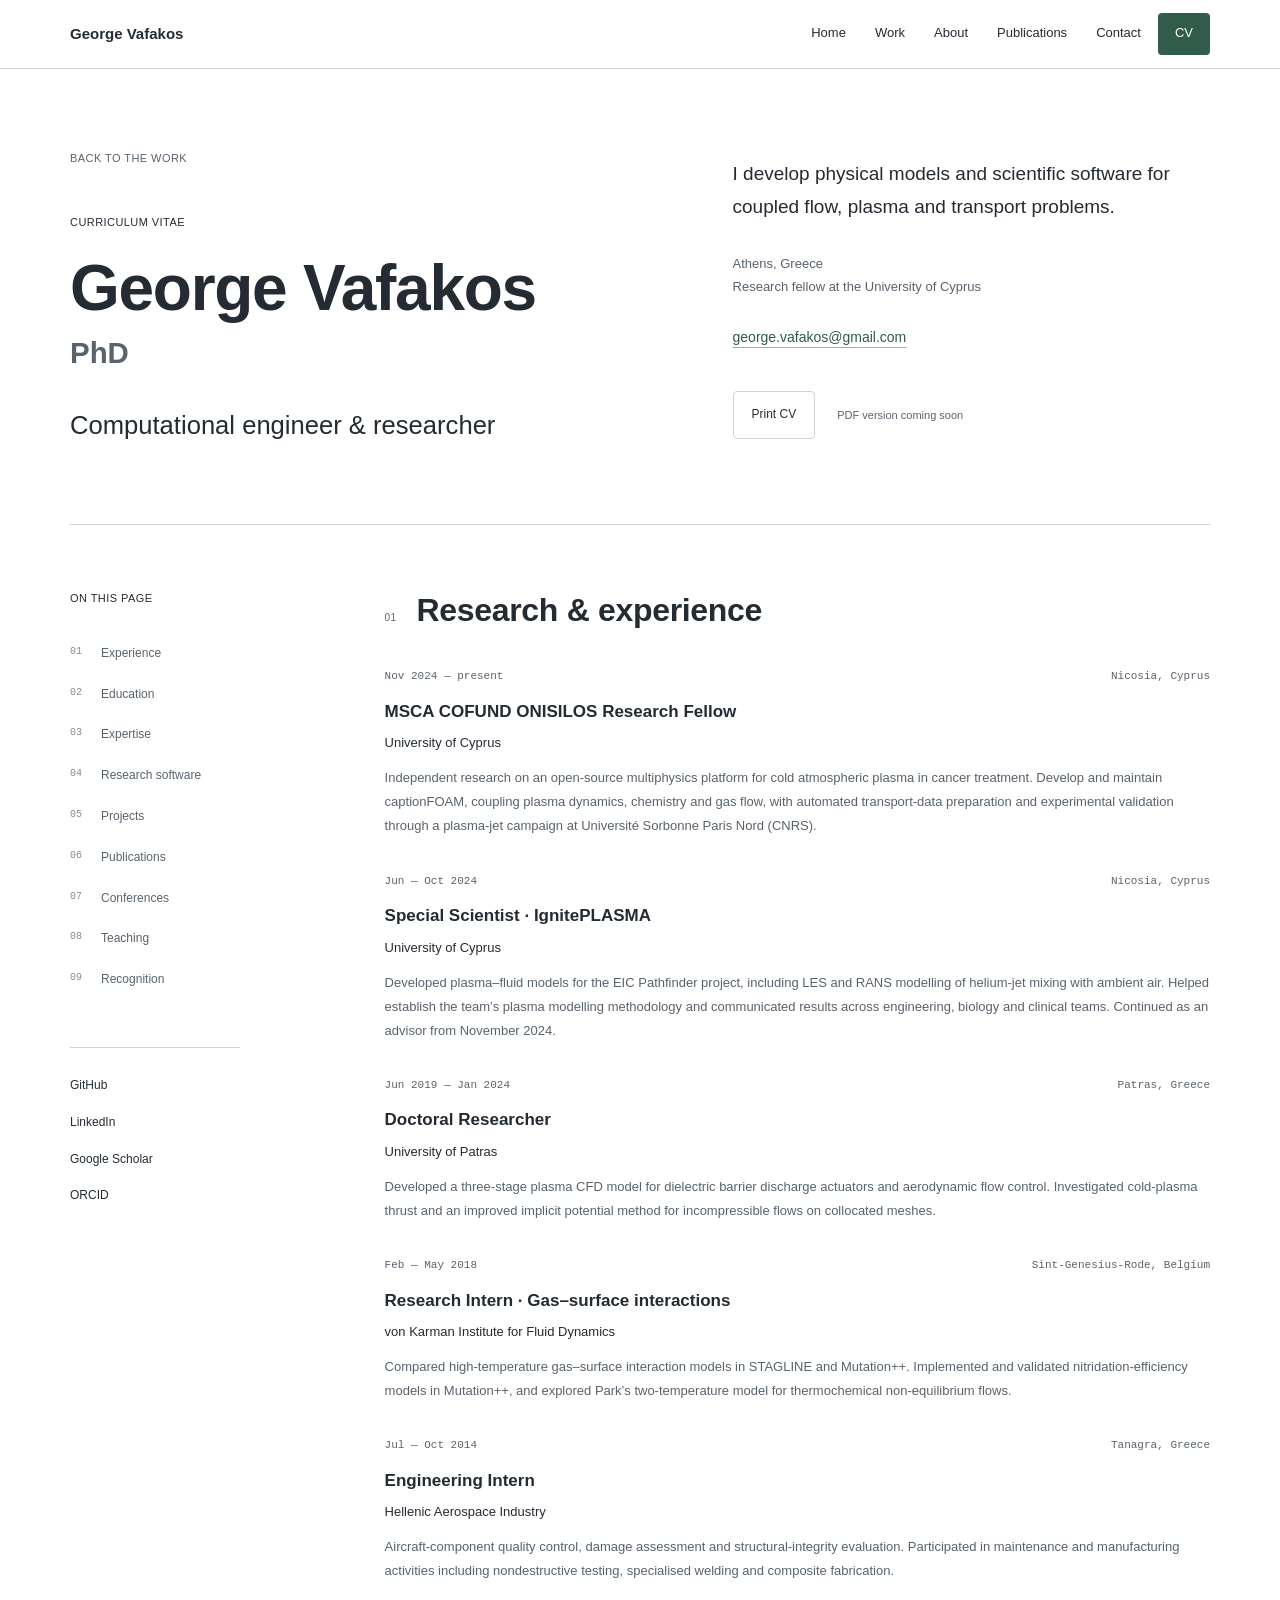
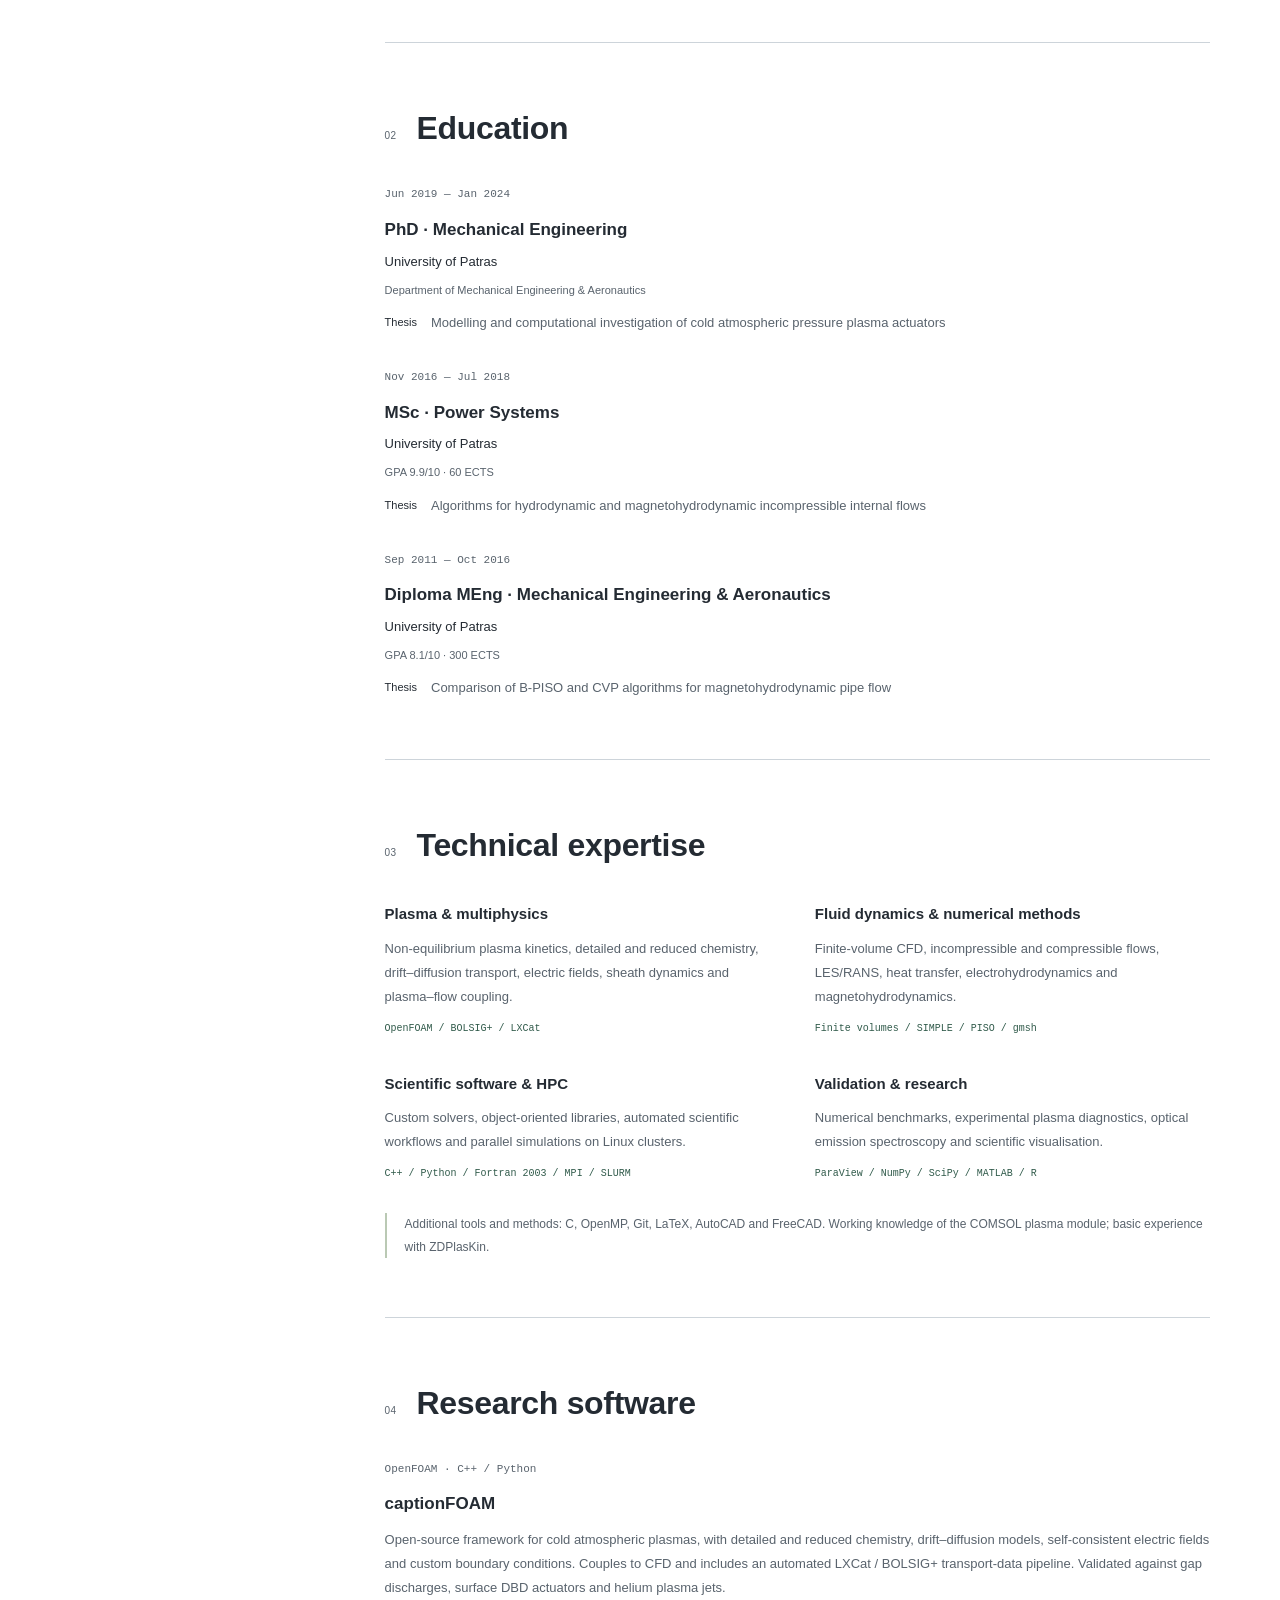
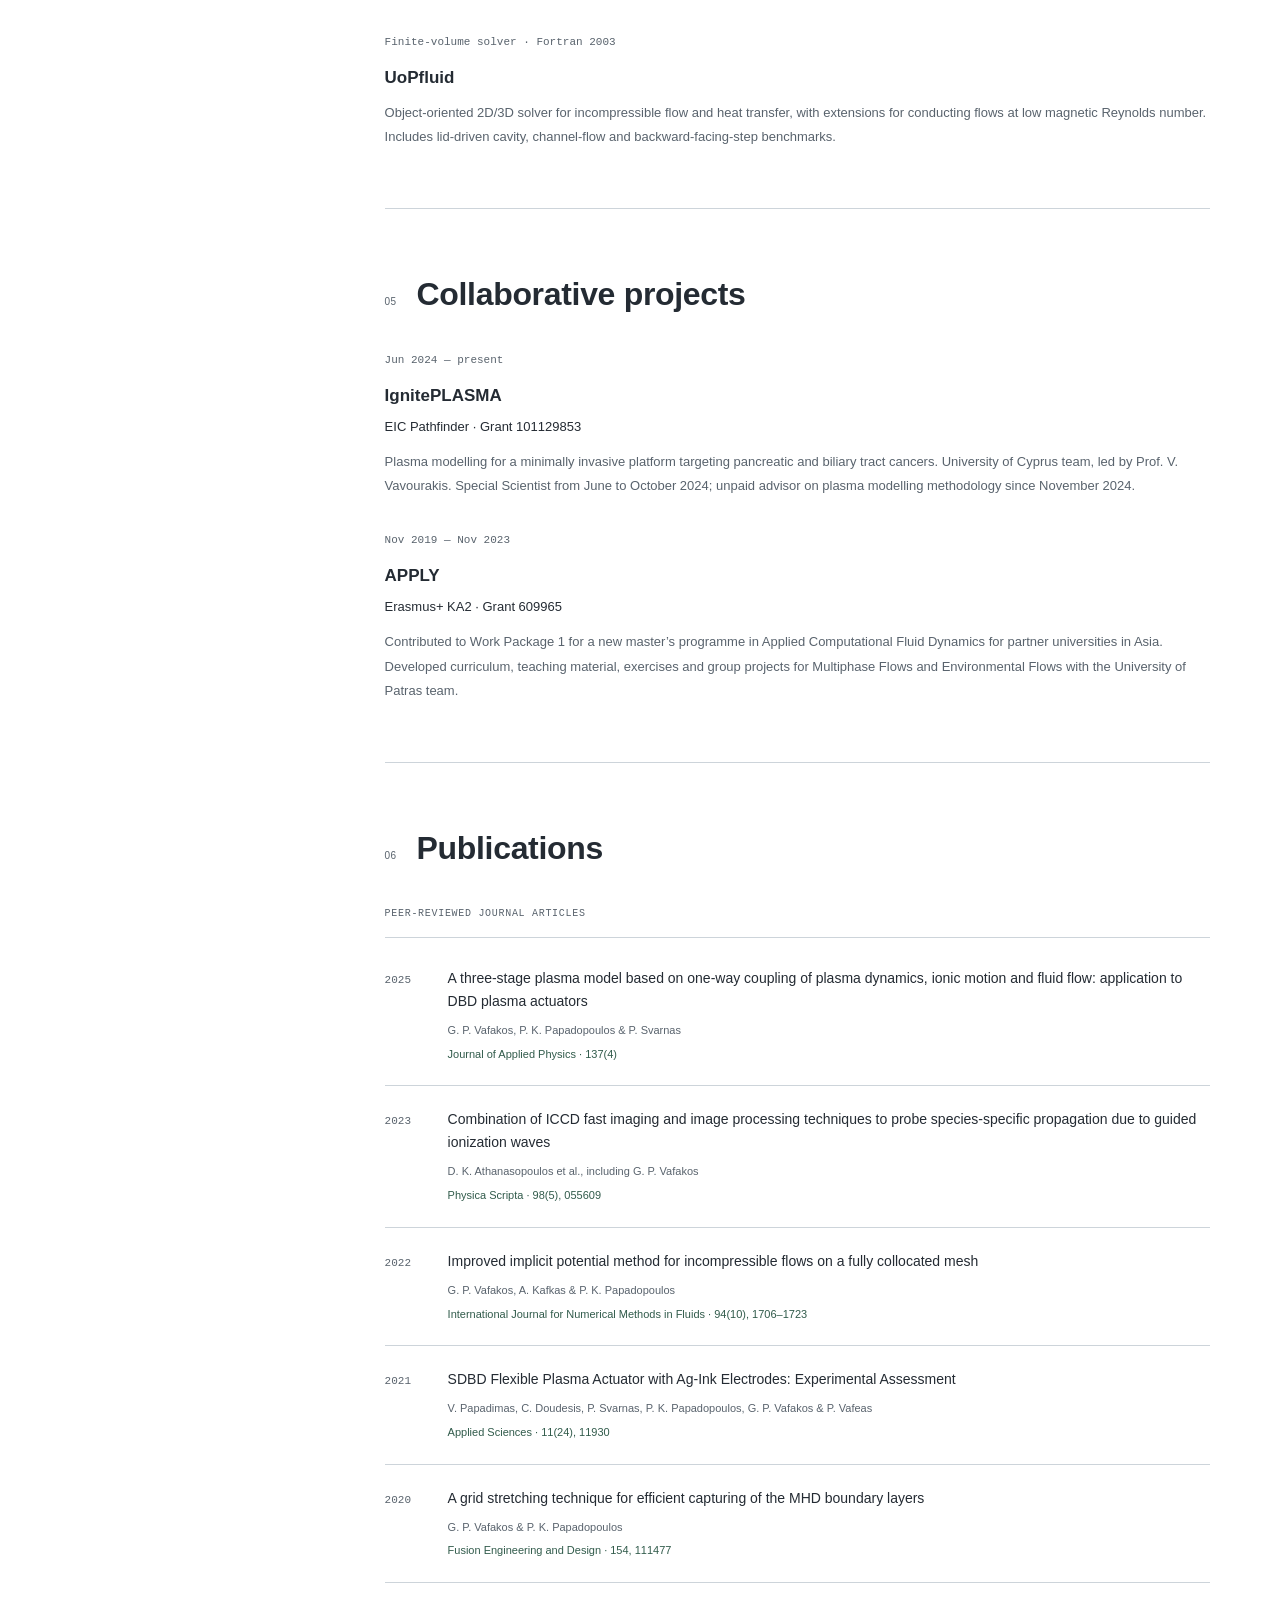
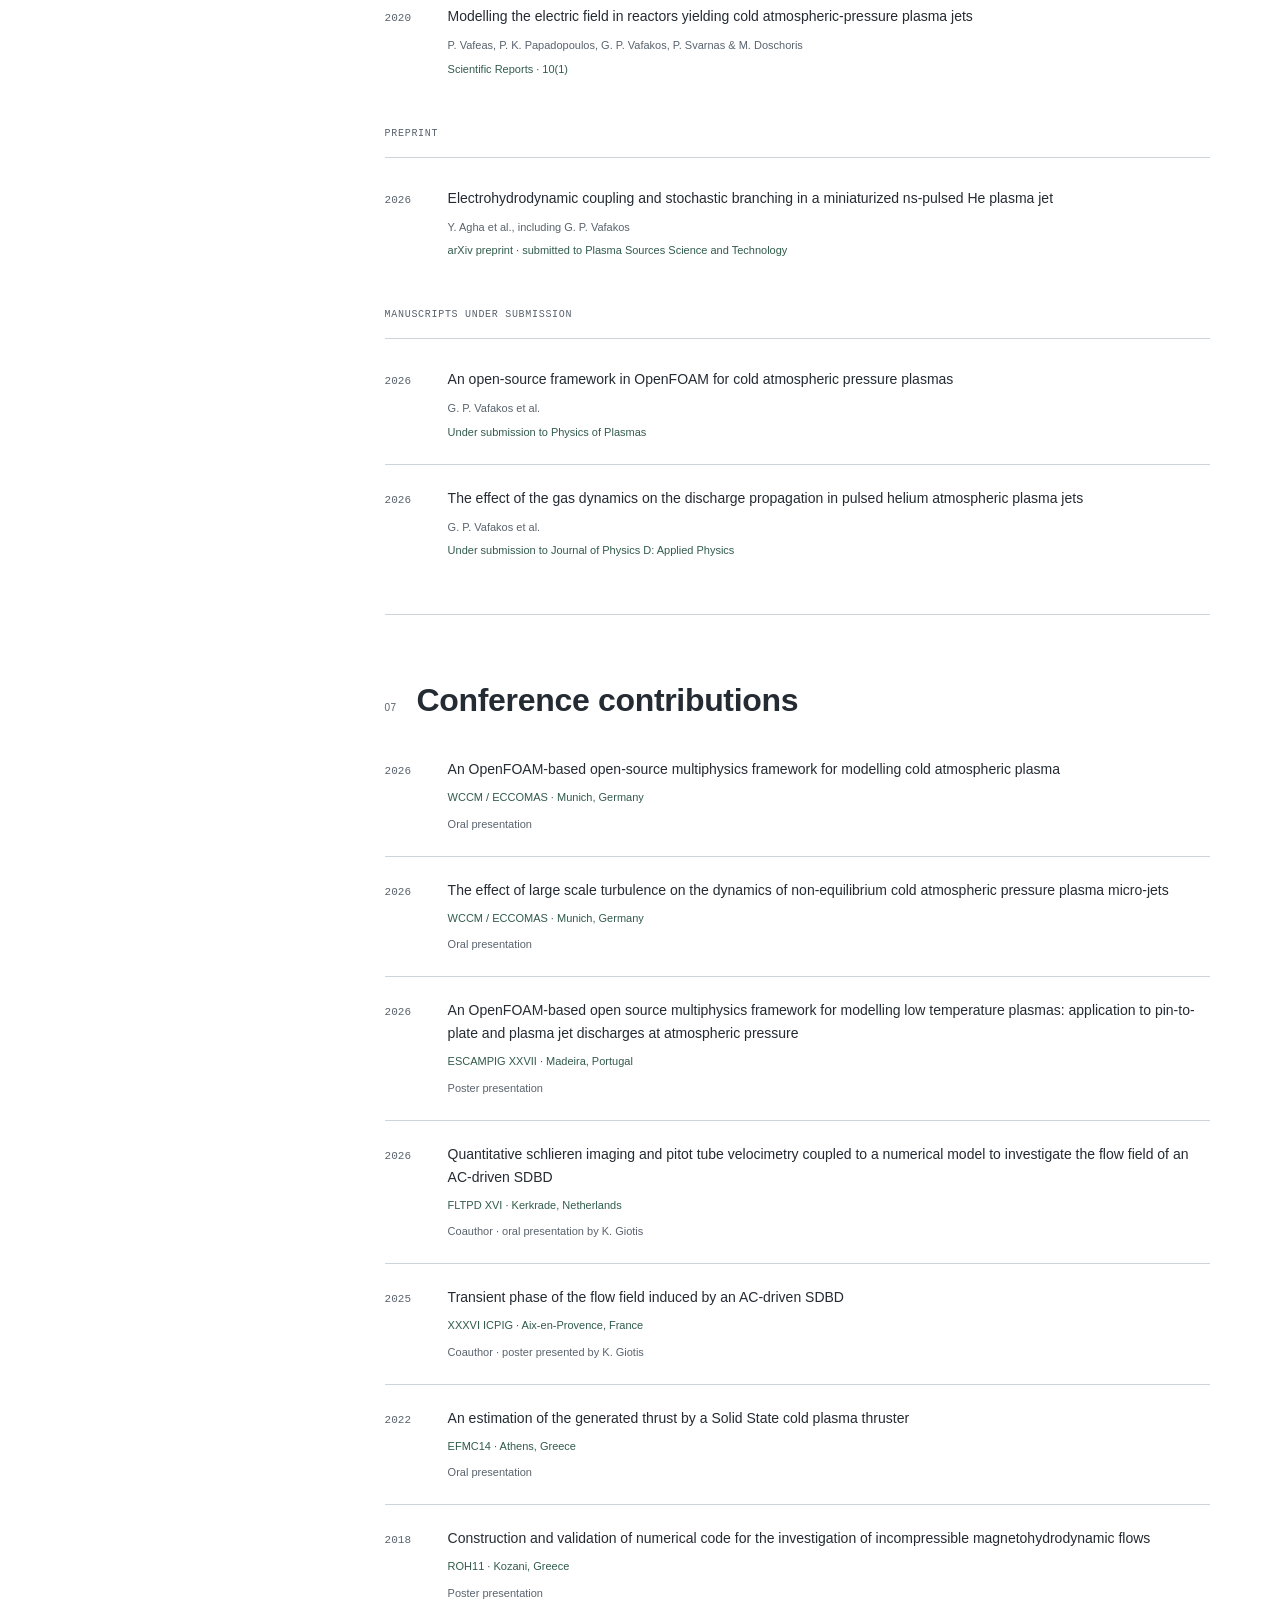
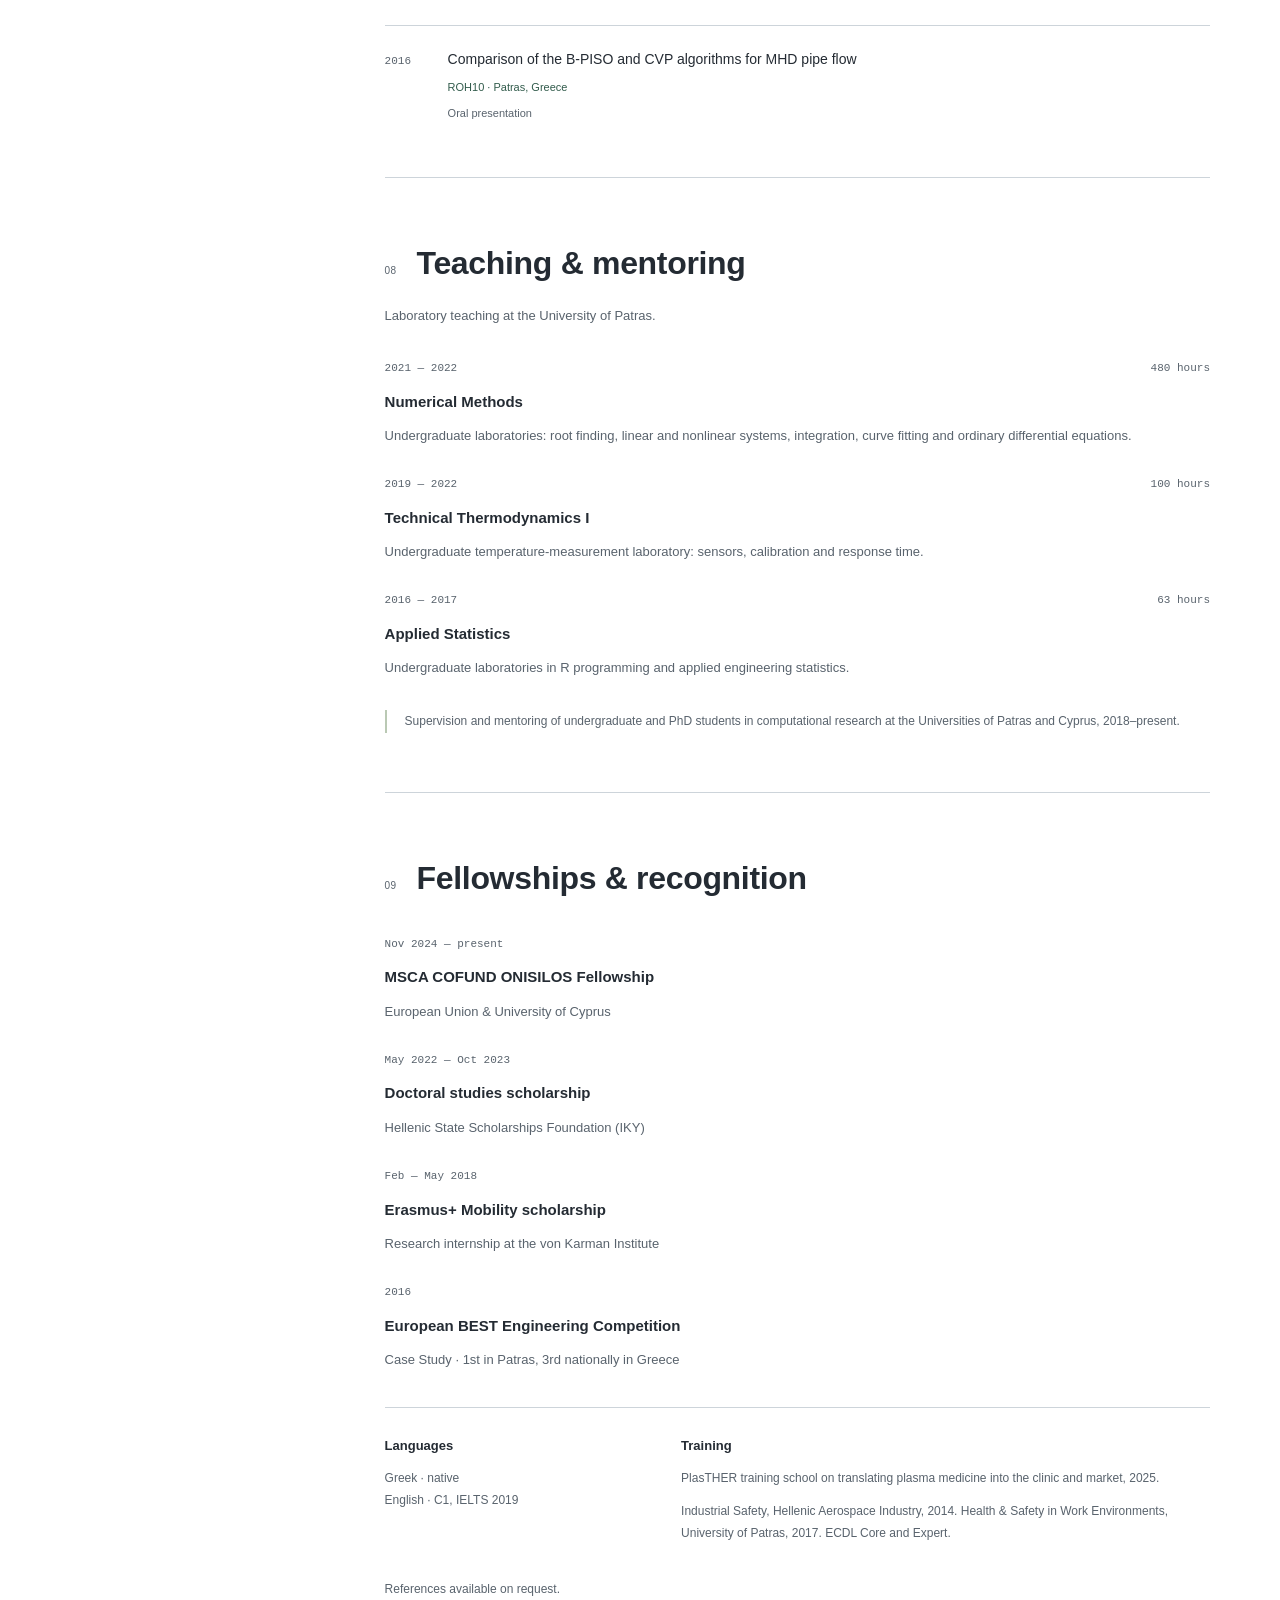
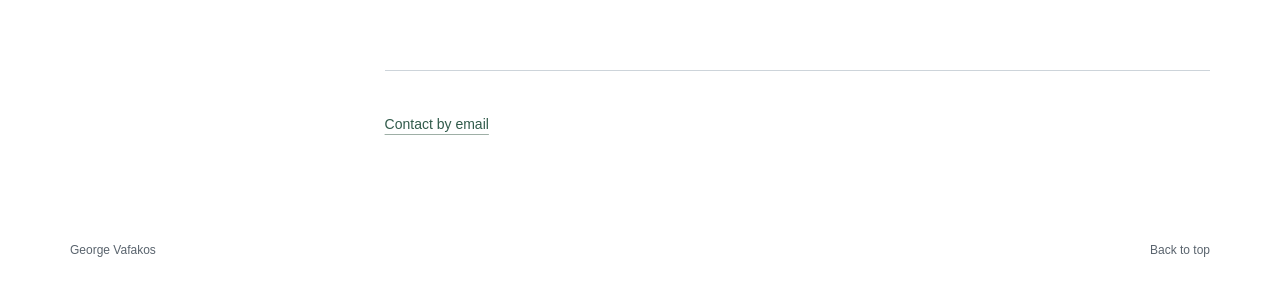
==== cv/index.html @ 88cdb291 "Publish generated portfolio website" ====
<!DOCTYPE html><html lang="en"><head><meta charset="UTF-8"><meta name="viewport" content="width=device-width, initial-scale=1"><meta name="description" content="Research experience, education, scientific software and publications of George Vafakos, computational engineer and plasma physics researcher."><meta name="theme-color" content="#ffffff"><meta property="og:title" content="Curriculum vitae — George Vafakos"><meta property="og:description" content="Research experience, education, scientific software and publications of George Vafakos, computational engineer and plasma physics researcher."><meta property="og:type" content="website"><link rel="icon" type="image/svg+xml" href="/favicon.svg"><title>Curriculum vitae — George Vafakos</title><link rel="stylesheet" href="/_astro/profile.BE4oSLq5.css"><link rel="stylesheet" href="/_astro/cv.DMJZqtRR.css"></head><body><a class="skip-link" href="#main">Skip to content</a><header class="site-header" id="site-header"><div class="header-inner container"><a class="brand" href="/" aria-label="George Vafakos — home">George Vafakos</a><button class="menu-toggle" aria-controls="main-nav" aria-expanded="false"><span>Menu</span><span class="menu-symbol" aria-hidden="true">+</span></button><nav id="main-nav" aria-label="Main navigation"><a href="/#home" data-section-link="home">Home</a><a href="/#work" data-section-link="work">Work</a><a href="/#about" data-section-link="about">About</a><a href="/#research" data-section-link="research">Publications</a><a href="/#contact" data-section-link="contact">Contact</a><a class="nav-cv" href="/cv/" aria-current="page">CV</a></nav></div></header><main id="main"><div class="cv-page container" data-astro-cid-uue4a3aj><header class="cv-header" data-astro-cid-uue4a3aj><div data-astro-cid-uue4a3aj><a class="eyebrow back-link" href="/" data-astro-cid-uue4a3aj>Back to the work</a><p class="eyebrow cv-kicker" data-astro-cid-uue4a3aj>Curriculum vitae</p><h1 data-astro-cid-uue4a3aj>George Vafakos<span data-astro-cid-uue4a3aj>PhD</span></h1><p class="cv-title" data-astro-cid-uue4a3aj>Computational engineer & researcher</p></div><div class="cv-intro" data-astro-cid-uue4a3aj><p data-astro-cid-uue4a3aj>I develop physical models and scientific software for coupled flow, plasma and transport problems.</p><p class="cv-location" data-astro-cid-uue4a3aj>Athens, Greece<br data-astro-cid-uue4a3aj>Research fellow at the University of Cyprus</p><a class="text-link" href="mailto:george.vafakos@gmail.com" data-astro-cid-uue4a3aj>george.vafakos@gmail.com</a><div class="cv-actions" data-astro-cid-uue4a3aj><button type="button" class="print-button" id="print-cv" data-astro-cid-uue4a3aj>Print CV</button><span class="pdf-status" data-astro-cid-uue4a3aj>PDF version coming soon</span></div></div></header><div class="cv-layout" data-astro-cid-uue4a3aj><aside class="cv-sidebar" data-astro-cid-uue4a3aj><nav aria-label="CV sections" data-astro-cid-uue4a3aj><p class="eyebrow" data-astro-cid-uue4a3aj>On this page</p><a href="#experience" data-astro-cid-uue4a3aj><span data-astro-cid-uue4a3aj>01</span>Experience</a><a href="#education" data-astro-cid-uue4a3aj><span data-astro-cid-uue4a3aj>02</span>Education</a><a href="#expertise" data-astro-cid-uue4a3aj><span data-astro-cid-uue4a3aj>03</span>Expertise</a><a href="#software" data-astro-cid-uue4a3aj><span data-astro-cid-uue4a3aj>04</span>Research software</a><a href="#research-projects" data-astro-cid-uue4a3aj><span data-astro-cid-uue4a3aj>05</span>Projects</a><a href="#publications" data-astro-cid-uue4a3aj><span data-astro-cid-uue4a3aj>06</span>Publications</a><a href="#conferences" data-astro-cid-uue4a3aj><span data-astro-cid-uue4a3aj>07</span>Conferences</a><a href="#teaching" data-astro-cid-uue4a3aj><span data-astro-cid-uue4a3aj>08</span>Teaching</a><a href="#recognition" data-astro-cid-uue4a3aj><span data-astro-cid-uue4a3aj>09</span>Recognition</a></nav><div class="cv-profiles" data-astro-cid-uue4a3aj><a href="https://github.com/GeorgeVafakos" target="_blank" rel="noreferrer" data-astro-cid-uue4a3aj>GitHub</a><a href="https://www.linkedin.com/in/george-vafakos" target="_blank" rel="noreferrer" data-astro-cid-uue4a3aj>LinkedIn</a><a href="https://scholar.google.com/citations?hl=en&amp;user=BUuyzSMAAAAJ" target="_blank" rel="noreferrer" data-astro-cid-uue4a3aj>Google Scholar</a><a href="https://orcid.org/0000-0001-8248-4472" target="_blank" rel="noreferrer" data-astro-cid-uue4a3aj>ORCID</a></div></aside><div class="cv-content" data-astro-cid-uue4a3aj><section class="cv-section" id="experience" aria-labelledby="experience-title" data-astro-cid-uue4a3aj><div class="section-heading" data-astro-cid-uue4a3aj><span class="eyebrow" data-astro-cid-uue4a3aj>01</span><h2 id="experience-title" data-astro-cid-uue4a3aj>Research & experience</h2></div><article class="cv-entry" data-astro-cid-uue4a3aj><div class="entry-meta" data-astro-cid-uue4a3aj><span data-astro-cid-uue4a3aj>Nov 2024 — present</span><span data-astro-cid-uue4a3aj>Nicosia, Cyprus</span></div><h3 data-astro-cid-uue4a3aj>MSCA COFUND ONISILOS Research Fellow</h3><p class="entry-organization" data-astro-cid-uue4a3aj>University of Cyprus</p><p data-astro-cid-uue4a3aj>Independent research on an open-source multiphysics platform for cold atmospheric plasma in cancer treatment. Develop and maintain captionFOAM, coupling plasma dynamics, chemistry and gas flow, with automated transport-data preparation and experimental validation through a plasma-jet campaign at Université Sorbonne Paris Nord (CNRS).</p></article><article class="cv-entry" data-astro-cid-uue4a3aj><div class="entry-meta" data-astro-cid-uue4a3aj><span data-astro-cid-uue4a3aj>Jun — Oct 2024</span><span data-astro-cid-uue4a3aj>Nicosia, Cyprus</span></div><h3 data-astro-cid-uue4a3aj>Special Scientist · IgnitePLASMA</h3><p class="entry-organization" data-astro-cid-uue4a3aj>University of Cyprus</p><p data-astro-cid-uue4a3aj>Developed plasma–fluid models for the EIC Pathfinder project, including LES and RANS modelling of helium-jet mixing with ambient air. Helped establish the team’s plasma modelling methodology and communicated results across engineering, biology and clinical teams. Continued as an advisor from November 2024.</p></article><article class="cv-entry" data-astro-cid-uue4a3aj><div class="entry-meta" data-astro-cid-uue4a3aj><span data-astro-cid-uue4a3aj>Jun 2019 — Jan 2024</span><span data-astro-cid-uue4a3aj>Patras, Greece</span></div><h3 data-astro-cid-uue4a3aj>Doctoral Researcher</h3><p class="entry-organization" data-astro-cid-uue4a3aj>University of Patras</p><p data-astro-cid-uue4a3aj>Developed a three-stage plasma CFD model for dielectric barrier discharge actuators and aerodynamic flow control. Investigated cold-plasma thrust and an improved implicit potential method for incompressible flows on collocated meshes.</p></article><article class="cv-entry" data-astro-cid-uue4a3aj><div class="entry-meta" data-astro-cid-uue4a3aj><span data-astro-cid-uue4a3aj>Feb — May 2018</span><span data-astro-cid-uue4a3aj>Sint-Genesius-Rode, Belgium</span></div><h3 data-astro-cid-uue4a3aj>Research Intern · Gas–surface interactions</h3><p class="entry-organization" data-astro-cid-uue4a3aj>von Karman Institute for Fluid Dynamics</p><p data-astro-cid-uue4a3aj>Compared high-temperature gas–surface interaction models in STAGLINE and Mutation++. Implemented and validated nitridation-efficiency models in Mutation++, and explored Park’s two-temperature model for thermochemical non-equilibrium flows.</p></article><article class="cv-entry" data-astro-cid-uue4a3aj><div class="entry-meta" data-astro-cid-uue4a3aj><span data-astro-cid-uue4a3aj>Jul — Oct 2014</span><span data-astro-cid-uue4a3aj>Tanagra, Greece</span></div><h3 data-astro-cid-uue4a3aj>Engineering Intern</h3><p class="entry-organization" data-astro-cid-uue4a3aj>Hellenic Aerospace Industry</p><p data-astro-cid-uue4a3aj>Aircraft-component quality control, damage assessment and structural-integrity evaluation. Participated in maintenance and manufacturing activities including nondestructive testing, specialised welding and composite fabrication.</p></article></section><section class="cv-section" id="education" aria-labelledby="education-title" data-astro-cid-uue4a3aj><div class="section-heading" data-astro-cid-uue4a3aj><span class="eyebrow" data-astro-cid-uue4a3aj>02</span><h2 id="education-title" data-astro-cid-uue4a3aj>Education</h2></div><article class="cv-entry" data-astro-cid-uue4a3aj><div class="entry-meta" data-astro-cid-uue4a3aj><span data-astro-cid-uue4a3aj>Jun 2019 — Jan 2024</span></div><h3 data-astro-cid-uue4a3aj>PhD · Mechanical Engineering</h3><p class="entry-organization" data-astro-cid-uue4a3aj>University of Patras</p><p class="entry-detail" data-astro-cid-uue4a3aj>Department of Mechanical Engineering &amp; Aeronautics</p><p class="thesis" data-astro-cid-uue4a3aj><span data-astro-cid-uue4a3aj>Thesis</span><a href="https://hdl.handle.net/10889/26550" target="_blank" rel="noreferrer" data-astro-cid-uue4a3aj>Modelling and computational investigation of cold atmospheric pressure plasma actuators</a></p></article><article class="cv-entry" data-astro-cid-uue4a3aj><div class="entry-meta" data-astro-cid-uue4a3aj><span data-astro-cid-uue4a3aj>Nov 2016 — Jul 2018</span></div><h3 data-astro-cid-uue4a3aj>MSc · Power Systems</h3><p class="entry-organization" data-astro-cid-uue4a3aj>University of Patras</p><p class="entry-detail" data-astro-cid-uue4a3aj>GPA 9.9/10 · 60 ECTS</p><p class="thesis" data-astro-cid-uue4a3aj><span data-astro-cid-uue4a3aj>Thesis</span><a href="http://hdl.handle.net/10889/12148" target="_blank" rel="noreferrer" data-astro-cid-uue4a3aj>Algorithms for hydrodynamic and magnetohydrodynamic incompressible internal flows</a></p></article><article class="cv-entry" data-astro-cid-uue4a3aj><div class="entry-meta" data-astro-cid-uue4a3aj><span data-astro-cid-uue4a3aj>Sep 2011 — Oct 2016</span></div><h3 data-astro-cid-uue4a3aj>Diploma MEng · Mechanical Engineering &amp; Aeronautics</h3><p class="entry-organization" data-astro-cid-uue4a3aj>University of Patras</p><p class="entry-detail" data-astro-cid-uue4a3aj>GPA 8.1/10 · 300 ECTS</p><p class="thesis" data-astro-cid-uue4a3aj><span data-astro-cid-uue4a3aj>Thesis</span>Comparison of B-PISO and CVP algorithms for magnetohydrodynamic pipe flow</p></article></section><section class="cv-section" id="expertise" aria-labelledby="expertise-title" data-astro-cid-uue4a3aj><div class="section-heading" data-astro-cid-uue4a3aj><span class="eyebrow" data-astro-cid-uue4a3aj>03</span><h2 id="expertise-title" data-astro-cid-uue4a3aj>Technical expertise</h2></div><div class="expertise-grid" data-astro-cid-uue4a3aj><article data-astro-cid-uue4a3aj><h3 data-astro-cid-uue4a3aj>Plasma &amp; multiphysics</h3><p data-astro-cid-uue4a3aj>Non-equilibrium plasma kinetics, detailed and reduced chemistry, drift–diffusion transport, electric fields, sheath dynamics and plasma–flow coupling.</p><p class="tool-list" data-astro-cid-uue4a3aj>OpenFOAM / BOLSIG+ / LXCat</p></article><article data-astro-cid-uue4a3aj><h3 data-astro-cid-uue4a3aj>Fluid dynamics &amp; numerical methods</h3><p data-astro-cid-uue4a3aj>Finite-volume CFD, incompressible and compressible flows, LES/RANS, heat transfer, electrohydrodynamics and magnetohydrodynamics.</p><p class="tool-list" data-astro-cid-uue4a3aj>Finite volumes / SIMPLE / PISO / gmsh</p></article><article data-astro-cid-uue4a3aj><h3 data-astro-cid-uue4a3aj>Scientific software &amp; HPC</h3><p data-astro-cid-uue4a3aj>Custom solvers, object-oriented libraries, automated scientific workflows and parallel simulations on Linux clusters.</p><p class="tool-list" data-astro-cid-uue4a3aj>C++ / Python / Fortran 2003 / MPI / SLURM</p></article><article data-astro-cid-uue4a3aj><h3 data-astro-cid-uue4a3aj>Validation &amp; research</h3><p data-astro-cid-uue4a3aj>Numerical benchmarks, experimental plasma diagnostics, optical emission spectroscopy and scientific visualisation.</p><p class="tool-list" data-astro-cid-uue4a3aj>ParaView / NumPy / SciPy / MATLAB / R</p></article></div><p class="cv-note" data-astro-cid-uue4a3aj>Additional tools and methods: C, OpenMP, Git, LaTeX, AutoCAD and FreeCAD. Working knowledge of the COMSOL plasma module; basic experience with ZDPlasKin.</p></section><section class="cv-section" id="software" aria-labelledby="software-title" data-astro-cid-uue4a3aj><div class="section-heading" data-astro-cid-uue4a3aj><span class="eyebrow" data-astro-cid-uue4a3aj>04</span><h2 id="software-title" data-astro-cid-uue4a3aj>Research software</h2></div><article class="cv-entry" data-astro-cid-uue4a3aj><div class="entry-meta" data-astro-cid-uue4a3aj><span data-astro-cid-uue4a3aj>OpenFOAM · C++ / Python</span></div><h3 data-astro-cid-uue4a3aj><a class="heading-link" href="https://github.com/InSilicoModellingGroup/captionFOAM" target="_blank" rel="noreferrer" data-astro-cid-uue4a3aj>captionFOAM</a></h3><p data-astro-cid-uue4a3aj>Open-source framework for cold atmospheric plasmas, with detailed and reduced chemistry, drift–diffusion models, self-consistent electric fields and custom boundary conditions. Couples to CFD and includes an automated LXCat / BOLSIG+ transport-data pipeline. Validated against gap discharges, surface DBD actuators and helium plasma jets.</p></article><article class="cv-entry" data-astro-cid-uue4a3aj><div class="entry-meta" data-astro-cid-uue4a3aj><span data-astro-cid-uue4a3aj>Finite-volume solver · Fortran 2003</span></div><h3 data-astro-cid-uue4a3aj><a class="heading-link" href="https://github.com/GeorgeVafakos/UoPfluid" target="_blank" rel="noreferrer" data-astro-cid-uue4a3aj>UoPfluid</a></h3><p data-astro-cid-uue4a3aj>Object-oriented 2D/3D solver for incompressible flow and heat transfer, with extensions for conducting flows at low magnetic Reynolds number. Includes lid-driven cavity, channel-flow and backward-facing-step benchmarks.</p></article></section><section class="cv-section" id="research-projects" aria-labelledby="projects-title" data-astro-cid-uue4a3aj><div class="section-heading" data-astro-cid-uue4a3aj><span class="eyebrow" data-astro-cid-uue4a3aj>05</span><h2 id="projects-title" data-astro-cid-uue4a3aj>Collaborative projects</h2></div><article class="cv-entry" data-astro-cid-uue4a3aj><div class="entry-meta" data-astro-cid-uue4a3aj><span data-astro-cid-uue4a3aj>Jun 2024 — present</span></div><h3 data-astro-cid-uue4a3aj><a class="heading-link" href="https://igniteplasma.eu/" target="_blank" rel="noreferrer" data-astro-cid-uue4a3aj>IgnitePLASMA</a></h3><p class="entry-organization" data-astro-cid-uue4a3aj>EIC Pathfinder · Grant 101129853</p><p data-astro-cid-uue4a3aj>Plasma modelling for a minimally invasive platform targeting pancreatic and biliary tract cancers. University of Cyprus team, led by Prof. V. Vavourakis. Special Scientist from June to October 2024; unpaid advisor on plasma modelling methodology since November 2024.</p></article><article class="cv-entry" data-astro-cid-uue4a3aj><div class="entry-meta" data-astro-cid-uue4a3aj><span data-astro-cid-uue4a3aj>Nov 2019 — Nov 2023</span></div><h3 data-astro-cid-uue4a3aj><a class="heading-link" href="https://apply-project.eu/" target="_blank" rel="noreferrer" data-astro-cid-uue4a3aj>APPLY</a></h3><p class="entry-organization" data-astro-cid-uue4a3aj>Erasmus+ KA2 · Grant 609965</p><p data-astro-cid-uue4a3aj>Contributed to Work Package 1 for a new master’s programme in Applied Computational Fluid Dynamics for partner universities in Asia. Developed curriculum, teaching material, exercises and group projects for Multiphase Flows and Environmental Flows with the University of Patras team.</p></article></section><section class="cv-section" id="publications" aria-labelledby="publications-title" data-astro-cid-uue4a3aj><div class="section-heading" data-astro-cid-uue4a3aj><span class="eyebrow" data-astro-cid-uue4a3aj>06</span><h2 id="publications-title" data-astro-cid-uue4a3aj>Publications</h2></div><div class="publication-group" data-astro-cid-uue4a3aj><h3 class="group-title" data-astro-cid-uue4a3aj>Peer-reviewed journal articles</h3><ol class="publication-list" data-astro-cid-uue4a3aj><li data-astro-cid-uue4a3aj><span class="publication-year" data-astro-cid-uue4a3aj>2025</span><div data-astro-cid-uue4a3aj><h4 data-astro-cid-uue4a3aj><a href="https://doi.org/10.1063/5.0242676" target="_blank" rel="noreferrer" data-astro-cid-uue4a3aj>A three-stage plasma model based on one-way coupling of plasma dynamics, ionic motion and fluid flow: application to DBD plasma actuators</a></h4><p class="publication-authors" data-astro-cid-uue4a3aj>G. P. Vafakos, P. K. Papadopoulos &amp; P. Svarnas</p><p class="publication-journal" data-astro-cid-uue4a3aj>Journal of Applied Physics · 137(4)</p></div></li><li data-astro-cid-uue4a3aj><span class="publication-year" data-astro-cid-uue4a3aj>2023</span><div data-astro-cid-uue4a3aj><h4 data-astro-cid-uue4a3aj><a href="https://doi.org/10.1088/1402-4896/acc906" target="_blank" rel="noreferrer" data-astro-cid-uue4a3aj>Combination of ICCD fast imaging and image processing techniques to probe species-specific propagation due to guided ionization waves</a></h4><p class="publication-authors" data-astro-cid-uue4a3aj>D. K. Athanasopoulos et al., including G. P. Vafakos</p><p class="publication-journal" data-astro-cid-uue4a3aj>Physica Scripta · 98(5), 055609</p></div></li><li data-astro-cid-uue4a3aj><span class="publication-year" data-astro-cid-uue4a3aj>2022</span><div data-astro-cid-uue4a3aj><h4 data-astro-cid-uue4a3aj><a href="https://doi.org/10.1002/fld.5117" target="_blank" rel="noreferrer" data-astro-cid-uue4a3aj>Improved implicit potential method for incompressible flows on a fully collocated mesh</a></h4><p class="publication-authors" data-astro-cid-uue4a3aj>G. P. Vafakos, A. Kafkas &amp; P. K. Papadopoulos</p><p class="publication-journal" data-astro-cid-uue4a3aj>International Journal for Numerical Methods in Fluids · 94(10), 1706–1723</p></div></li><li data-astro-cid-uue4a3aj><span class="publication-year" data-astro-cid-uue4a3aj>2021</span><div data-astro-cid-uue4a3aj><h4 data-astro-cid-uue4a3aj><a href="https://doi.org/10.3390/app112411930" target="_blank" rel="noreferrer" data-astro-cid-uue4a3aj>SDBD Flexible Plasma Actuator with Ag-Ink Electrodes: Experimental Assessment</a></h4><p class="publication-authors" data-astro-cid-uue4a3aj>V. Papadimas, C. Doudesis, P. Svarnas, P. K. Papadopoulos, G. P. Vafakos &amp; P. Vafeas</p><p class="publication-journal" data-astro-cid-uue4a3aj>Applied Sciences · 11(24), 11930</p></div></li><li data-astro-cid-uue4a3aj><span class="publication-year" data-astro-cid-uue4a3aj>2020</span><div data-astro-cid-uue4a3aj><h4 data-astro-cid-uue4a3aj><a href="https://doi.org/10.1016/j.fusengdes.2020.111477" target="_blank" rel="noreferrer" data-astro-cid-uue4a3aj>A grid stretching technique for efficient capturing of the MHD boundary layers</a></h4><p class="publication-authors" data-astro-cid-uue4a3aj>G. P. Vafakos &amp; P. K. Papadopoulos</p><p class="publication-journal" data-astro-cid-uue4a3aj>Fusion Engineering and Design · 154, 111477</p></div></li><li data-astro-cid-uue4a3aj><span class="publication-year" data-astro-cid-uue4a3aj>2020</span><div data-astro-cid-uue4a3aj><h4 data-astro-cid-uue4a3aj><a href="https://doi.org/10.1038/s41598-020-61939-7" target="_blank" rel="noreferrer" data-astro-cid-uue4a3aj>Modelling the electric field in reactors yielding cold atmospheric-pressure plasma jets</a></h4><p class="publication-authors" data-astro-cid-uue4a3aj>P. Vafeas, P. K. Papadopoulos, G. P. Vafakos, P. Svarnas &amp; M. Doschoris</p><p class="publication-journal" data-astro-cid-uue4a3aj>Scientific Reports · 10(1)</p></div></li></ol></div><div class="publication-group" data-astro-cid-uue4a3aj><h3 class="group-title" data-astro-cid-uue4a3aj>Preprint</h3><ol class="publication-list" data-astro-cid-uue4a3aj><li data-astro-cid-uue4a3aj><span class="publication-year" data-astro-cid-uue4a3aj>2026</span><div data-astro-cid-uue4a3aj><h4 data-astro-cid-uue4a3aj><a href="https://doi.org/10.48550/arXiv.2606.17068" target="_blank" rel="noreferrer" data-astro-cid-uue4a3aj>Electrohydrodynamic coupling and stochastic branching in a miniaturized ns-pulsed He plasma jet</a></h4><p class="publication-authors" data-astro-cid-uue4a3aj>Y. Agha et al., including G. P. Vafakos</p><p class="publication-journal" data-astro-cid-uue4a3aj>arXiv preprint · submitted to Plasma Sources Science and Technology</p></div></li></ol></div><div class="publication-group" data-astro-cid-uue4a3aj><h3 class="group-title" data-astro-cid-uue4a3aj>Manuscripts under submission</h3><ol class="publication-list" data-astro-cid-uue4a3aj><li data-astro-cid-uue4a3aj><span class="publication-year" data-astro-cid-uue4a3aj>2026</span><div data-astro-cid-uue4a3aj><h4 data-astro-cid-uue4a3aj>An open-source framework in OpenFOAM for cold atmospheric pressure plasmas</h4><p class="publication-authors" data-astro-cid-uue4a3aj>G. P. Vafakos et al.</p><p class="publication-journal" data-astro-cid-uue4a3aj>Under submission to Physics of Plasmas</p></div></li><li data-astro-cid-uue4a3aj><span class="publication-year" data-astro-cid-uue4a3aj>2026</span><div data-astro-cid-uue4a3aj><h4 data-astro-cid-uue4a3aj>The effect of the gas dynamics on the discharge propagation in pulsed helium atmospheric plasma jets</h4><p class="publication-authors" data-astro-cid-uue4a3aj>G. P. Vafakos et al.</p><p class="publication-journal" data-astro-cid-uue4a3aj>Under submission to Journal of Physics D: Applied Physics</p></div></li></ol></div></section><section class="cv-section" id="conferences" aria-labelledby="conferences-title" data-astro-cid-uue4a3aj><div class="section-heading" data-astro-cid-uue4a3aj><span class="eyebrow" data-astro-cid-uue4a3aj>07</span><h2 id="conferences-title" data-astro-cid-uue4a3aj>Conference contributions</h2></div><ol class="publication-list conferences-list" data-astro-cid-uue4a3aj><li data-astro-cid-uue4a3aj><span class="publication-year" data-astro-cid-uue4a3aj>2026</span><div data-astro-cid-uue4a3aj><h4 data-astro-cid-uue4a3aj><a href="https://wccm-eccomas2026.org/event/contribution/1718d3b7-efaa-11f0-b205-000c29ddfc0c" target="_blank" rel="noreferrer" data-astro-cid-uue4a3aj>An OpenFOAM-based open-source multiphysics framework for modelling cold atmospheric plasma</a></h4><p class="publication-journal" data-astro-cid-uue4a3aj>WCCM / ECCOMAS · Munich, Germany</p><p class="publication-authors" data-astro-cid-uue4a3aj>Oral presentation</p></div></li><li data-astro-cid-uue4a3aj><span class="publication-year" data-astro-cid-uue4a3aj>2026</span><div data-astro-cid-uue4a3aj><h4 data-astro-cid-uue4a3aj><a href="https://wccm-eccomas2026.org/event/contribution/7b19822c-ef9d-11f0-b205-000c29ddfc0c" target="_blank" rel="noreferrer" data-astro-cid-uue4a3aj>The effect of large scale turbulence on the dynamics of non-equilibrium cold atmospheric pressure plasma micro-jets</a></h4><p class="publication-journal" data-astro-cid-uue4a3aj>WCCM / ECCOMAS · Munich, Germany</p><p class="publication-authors" data-astro-cid-uue4a3aj>Oral presentation</p></div></li><li data-astro-cid-uue4a3aj><span class="publication-year" data-astro-cid-uue4a3aj>2026</span><div data-astro-cid-uue4a3aj><h4 data-astro-cid-uue4a3aj><a href="https://escampig2026.sciencesconf.org/data/719061.pdf" target="_blank" rel="noreferrer" data-astro-cid-uue4a3aj>An OpenFOAM-based open source multiphysics framework for modelling low temperature plasmas: application to pin-to-plate and plasma jet discharges at atmospheric pressure</a></h4><p class="publication-journal" data-astro-cid-uue4a3aj>ESCAMPIG XXVII · Madeira, Portugal</p><p class="publication-authors" data-astro-cid-uue4a3aj>Poster presentation</p></div></li><li data-astro-cid-uue4a3aj><span class="publication-year" data-astro-cid-uue4a3aj>2026</span><div data-astro-cid-uue4a3aj><h4 data-astro-cid-uue4a3aj>Quantitative schlieren imaging and pitot tube velocimetry coupled to a numerical model to investigate the flow field of an AC-driven SDBD</h4><p class="publication-journal" data-astro-cid-uue4a3aj>FLTPD XVI · Kerkrade, Netherlands</p><p class="publication-authors" data-astro-cid-uue4a3aj>Coauthor · oral presentation by K. Giotis</p></div></li><li data-astro-cid-uue4a3aj><span class="publication-year" data-astro-cid-uue4a3aj>2025</span><div data-astro-cid-uue4a3aj><h4 data-astro-cid-uue4a3aj>Transient phase of the flow field induced by an AC-driven SDBD</h4><p class="publication-journal" data-astro-cid-uue4a3aj>XXXVI ICPIG · Aix-en-Provence, France</p><p class="publication-authors" data-astro-cid-uue4a3aj>Coauthor · poster presented by K. Giotis</p></div></li><li data-astro-cid-uue4a3aj><span class="publication-year" data-astro-cid-uue4a3aj>2022</span><div data-astro-cid-uue4a3aj><h4 data-astro-cid-uue4a3aj>An estimation of the generated thrust by a Solid State cold plasma thruster</h4><p class="publication-journal" data-astro-cid-uue4a3aj>EFMC14 · Athens, Greece</p><p class="publication-authors" data-astro-cid-uue4a3aj>Oral presentation</p></div></li><li data-astro-cid-uue4a3aj><span class="publication-year" data-astro-cid-uue4a3aj>2018</span><div data-astro-cid-uue4a3aj><h4 data-astro-cid-uue4a3aj>Construction and validation of numerical code for the investigation of incompressible magnetohydrodynamic flows</h4><p class="publication-journal" data-astro-cid-uue4a3aj>ROH11 · Kozani, Greece</p><p class="publication-authors" data-astro-cid-uue4a3aj>Poster presentation</p></div></li><li data-astro-cid-uue4a3aj><span class="publication-year" data-astro-cid-uue4a3aj>2016</span><div data-astro-cid-uue4a3aj><h4 data-astro-cid-uue4a3aj>Comparison of the B-PISO and CVP algorithms for MHD pipe flow</h4><p class="publication-journal" data-astro-cid-uue4a3aj>ROH10 · Patras, Greece</p><p class="publication-authors" data-astro-cid-uue4a3aj>Oral presentation</p></div></li></ol></section><section class="cv-section" id="teaching" aria-labelledby="teaching-title" data-astro-cid-uue4a3aj><div class="section-heading" data-astro-cid-uue4a3aj><span class="eyebrow" data-astro-cid-uue4a3aj>08</span><h2 id="teaching-title" data-astro-cid-uue4a3aj>Teaching & mentoring</h2></div><p class="section-intro" data-astro-cid-uue4a3aj>Laboratory teaching at the University of Patras.</p><article class="cv-entry compact-entry" data-astro-cid-uue4a3aj><div class="entry-meta" data-astro-cid-uue4a3aj><span data-astro-cid-uue4a3aj>2021 — 2022</span><span data-astro-cid-uue4a3aj>480 hours</span></div><h3 data-astro-cid-uue4a3aj>Numerical Methods</h3><p data-astro-cid-uue4a3aj>Undergraduate laboratories: root finding, linear and nonlinear systems, integration, curve fitting and ordinary differential equations.</p></article><article class="cv-entry compact-entry" data-astro-cid-uue4a3aj><div class="entry-meta" data-astro-cid-uue4a3aj><span data-astro-cid-uue4a3aj>2019 — 2022</span><span data-astro-cid-uue4a3aj>100 hours</span></div><h3 data-astro-cid-uue4a3aj>Technical Thermodynamics I</h3><p data-astro-cid-uue4a3aj>Undergraduate temperature-measurement laboratory: sensors, calibration and response time.</p></article><article class="cv-entry compact-entry" data-astro-cid-uue4a3aj><div class="entry-meta" data-astro-cid-uue4a3aj><span data-astro-cid-uue4a3aj>2016 — 2017</span><span data-astro-cid-uue4a3aj>63 hours</span></div><h3 data-astro-cid-uue4a3aj>Applied Statistics</h3><p data-astro-cid-uue4a3aj>Undergraduate laboratories in R programming and applied engineering statistics.</p></article><p class="cv-note" data-astro-cid-uue4a3aj>Supervision and mentoring of undergraduate and PhD students in computational research at the Universities of Patras and Cyprus, 2018–present.</p></section><section class="cv-section" id="recognition" aria-labelledby="recognition-title" data-astro-cid-uue4a3aj><div class="section-heading" data-astro-cid-uue4a3aj><span class="eyebrow" data-astro-cid-uue4a3aj>09</span><h2 id="recognition-title" data-astro-cid-uue4a3aj>Fellowships & recognition</h2></div><article class="cv-entry compact-entry" data-astro-cid-uue4a3aj><div class="entry-meta" data-astro-cid-uue4a3aj><span data-astro-cid-uue4a3aj>Nov 2024 — present</span></div><h3 data-astro-cid-uue4a3aj>MSCA COFUND ONISILOS Fellowship</h3><p data-astro-cid-uue4a3aj>European Union &amp; University of Cyprus</p></article><article class="cv-entry compact-entry" data-astro-cid-uue4a3aj><div class="entry-meta" data-astro-cid-uue4a3aj><span data-astro-cid-uue4a3aj>May 2022 — Oct 2023</span></div><h3 data-astro-cid-uue4a3aj>Doctoral studies scholarship</h3><p data-astro-cid-uue4a3aj>Hellenic State Scholarships Foundation (IKY)</p></article><article class="cv-entry compact-entry" data-astro-cid-uue4a3aj><div class="entry-meta" data-astro-cid-uue4a3aj><span data-astro-cid-uue4a3aj>Feb — May 2018</span></div><h3 data-astro-cid-uue4a3aj>Erasmus+ Mobility scholarship</h3><p data-astro-cid-uue4a3aj>Research internship at the von Karman Institute</p></article><article class="cv-entry compact-entry" data-astro-cid-uue4a3aj><div class="entry-meta" data-astro-cid-uue4a3aj><span data-astro-cid-uue4a3aj>2016</span></div><h3 data-astro-cid-uue4a3aj>European BEST Engineering Competition</h3><p data-astro-cid-uue4a3aj>Case Study · 1st in Patras, 3rd nationally in Greece</p></article><div class="additional-info" data-astro-cid-uue4a3aj><div data-astro-cid-uue4a3aj><h3 data-astro-cid-uue4a3aj>Languages</h3><p data-astro-cid-uue4a3aj>Greek · native<br data-astro-cid-uue4a3aj>English · C1, IELTS 2019</p></div><div data-astro-cid-uue4a3aj><h3 data-astro-cid-uue4a3aj>Training</h3><p data-astro-cid-uue4a3aj>PlasTHER training school on translating plasma medicine into the clinic and market, 2025.</p><p data-astro-cid-uue4a3aj>Industrial Safety, Hellenic Aerospace Industry, 2014. Health & Safety in Work Environments, University of Patras, 2017. ECDL Core and Expert.</p></div></div><p class="references" data-astro-cid-uue4a3aj>References available on request.</p></section><div class="cv-closing" data-astro-cid-uue4a3aj><a class="text-link" href="mailto:george.vafakos@gmail.com" data-astro-cid-uue4a3aj>Contact by email</a></div></div></div></div></main><footer class="site-footer container"><span>George Vafakos</span><a href="#main">Back to top</a></footer><dialog class="media-dialog" aria-labelledby="dialog-title"><div class="dialog-top"><p id="dialog-title"></p><button class="dialog-close" aria-label="Close visualization">Close <span aria-hidden="true">×</span></button></div><div class="dialog-content"></div></dialog><script type="module">var e=document.querySelector(`#site-header`),t=document.querySelector(`.menu-toggle`);e?.setAttribute(`data-enhanced`,``);var n=()=>{t?.setAttribute(`aria-expanded`,`false`),e?.classList.remove(`menu-open`)};t?.addEventListener(`click`,()=>{let n=t.getAttribute(`aria-expanded`)!==`true`;t.setAttribute(`aria-expanded`,String(n)),e?.classList.toggle(`menu-open`,n)}),document.querySelectorAll(`#main-nav a`).forEach(e=>e.addEventListener(`click`,n)),document.addEventListener(`keydown`,e=>{e.key===`Escape`&&t?.getAttribute(`aria-expanded`)===`true`&&(n(),t.focus())});var r=Array.from(document.querySelectorAll(`[data-section]`)),i=document.querySelectorAll(`[data-section-link]`),a=Array.from(document.querySelectorAll(`[data-work-topics]`));if(r.length){let t=r.find(e=>`#${e.id}`===window.location.hash),n=()=>{let n=e?.getBoundingClientRect().bottom||0,o=n+Math.min(window.innerHeight*.22,180),s=r[0];if(r.forEach(e=>{e.getBoundingClientRect().top<=o&&(s=e)}),window.scrollY+window.innerHeight>=document.documentElement.scrollHeight-2){let e=t?.getBoundingClientRect();s=t&&e&&e.bottom>n&&e.top<window.innerHeight?t:r[r.length-1]}r.forEach(e=>e.toggleAttribute(`data-active`,e===s)),i.forEach(e=>{e.dataset.sectionLink===s.id?e.setAttribute(`aria-current`,`location`):e.removeAttribute(`aria-current`)});let c=a.filter(e=>!e.hidden&&e.getBoundingClientRect().bottom>n&&e.getBoundingClientRect().top<window.innerHeight),l=c[0];c.forEach(e=>{e.getBoundingClientRect().top<=o&&(l=e)}),a.forEach(e=>e.toggleAttribute(`data-current`,s.id===`work`&&e===l))},o=!1,s=()=>{o||(o=!0,requestAnimationFrame(()=>{n(),o=!1}))};window.addEventListener(`scroll`,s,{passive:!0}),window.addEventListener(`resize`,s),window.addEventListener(`pageshow`,s),window.addEventListener(`hashchange`,()=>{t=r.find(e=>`#${e.id}`===window.location.hash),s()}),i.forEach(e=>e.addEventListener(`click`,()=>{t=r.find(t=>t.id===e.dataset.sectionLink),s()}));let c=()=>{t=void 0,s()};window.addEventListener(`wheel`,c,{passive:!0}),window.addEventListener(`touchmove`,c,{passive:!0}),window.addEventListener(`keydown`,e=>{[`PageDown`,`PageUp`,`Home`,`End`,`ArrowDown`,`ArrowUp`,` `].includes(e.key)&&c()}),document.addEventListener(`work:change`,s),s()}var o=window.matchMedia(`(prefers-reduced-motion: reduce)`),s=document.querySelectorAll(`video[data-autoplay]`),c=new Set,l=new WeakSet,u=e=>!document.hidden&&c.has(e)&&!e.closest(`[hidden]`),d=e=>{o.matches||!u(e)?e.paused||(l.add(e),e.pause()):e.dataset.userPaused!==`true`&&e.play().catch(()=>{})},f=new IntersectionObserver(e=>e.forEach(e=>{let t=e.target;e.isIntersecting?c.add(t):c.delete(t),d(t)}),{threshold:.15});s.forEach(e=>{f.observe(e),e.addEventListener(`pause`,()=>{l.delete(e)||!o.matches&&u(e)&&(e.dataset.userPaused=`true`)}),e.addEventListener(`play`,()=>{e.dataset.userPaused=`false`})}),document.addEventListener(`visibilitychange`,()=>s.forEach(d)),document.addEventListener(`work:change`,()=>s.forEach(d)),o.addEventListener(`change`,()=>s.forEach(d));var p=document.querySelector(`.media-dialog`),m=document.querySelector(`.dialog-content`),h=document.querySelector(`#dialog-title`);document.querySelectorAll(`[data-expand]`).forEach(e=>e.addEventListener(`click`,t=>{let n=e.closest(`figure`)?.querySelector(`.media-content`)?.cloneNode(!0);n&&p&&m&&(t.preventDefault(),n.querySelectorAll(`[id]`).forEach(e=>{let t=e.id,r=`expanded-${t}`;e.id=r,n.querySelectorAll(`*`).forEach(e=>Array.from(e.attributes).forEach(n=>{n.value.includes(`#${t}`)&&e.setAttribute(n.name,n.value.replaceAll(`#${t}`,`#${r}`))}))}),n.querySelectorAll(`video`).forEach(e=>{e.controls=!0,e.autoplay=!1,e.removeAttribute(`data-autoplay`)}),m.replaceChildren(n),h&&(h.textContent=e.dataset.title||`Visualization`),p.showModal(),document.body.classList.add(`dialog-open`))})),document.querySelector(`.dialog-close`)?.addEventListener(`click`,()=>p?.close()),p?.addEventListener(`click`,e=>{e.target===p&&p.close()}),p?.addEventListener(`close`,()=>{document.body.classList.remove(`dialog-open`),m?.replaceChildren()});</script></body></html><script type="module">document.getElementById(`print-cv`)?.addEventListener(`click`,()=>window.print());</script>
---- _astro/profile.BE4oSLq5.css ----
@layer reset{*,:before,:after{box-sizing:border-box}body,h1,h2,h3,h4,p,figure,ul{margin:0}img,svg,video{max-width:100%;display:block}button,input{font:inherit}a{color:inherit;text-decoration:none}button{color:inherit}[hidden]{display:none!important}}@layer base{:root{--paper:#fff;--ink:#242b33;--muted:#59636d;--green:#315b4b;--line:#cdd4da;--sans:-apple-system, BlinkMacSystemFont, "Segoe UI", "Noto Sans", Helvetica, Arial, sans-serif, "Apple Color Emoji", "Segoe UI Emoji";--mono:ui-monospace, SFMono-Regular, "SF Mono", Menlo, Consolas, "Liberation Mono", monospace}html{scroll-behavior:smooth;scroll-padding-top:88px}body{background:var(--paper);color:var(--ink);font:400 16px/1.65 var(--sans);-webkit-font-smoothing:antialiased}::selection{color:#172a20;background:#cbded4}:focus-visible{outline:2px solid var(--green);outline-offset:4px}button{cursor:pointer}h1,h2,h3{letter-spacing:-.015em;font-weight:600;line-height:1.25}h2{font-size:clamp(28px,3vw,34px)}.container{width:min(1140px,100% - 96px);margin-inline:auto}.eyebrow{font:400 11px/1.6 var(--sans);letter-spacing:.04em;text-transform:uppercase}.text-link{color:var(--green);text-underline-offset:5px;align-items:center;gap:12px;padding-block:5px;font-size:14px;line-height:1.5;text-decoration:underline #9eafa6;display:inline-flex}.text-link:hover{text-decoration-color:currentColor}.inline-link{color:var(--green);text-underline-offset:3px;text-decoration:underline #9eafa6}.inline-link:hover{text-decoration-color:currentColor}.button{border-radius:4px;justify-content:center;align-items:center;padding:11px 17px;font-size:14px;font-weight:500;display:inline-flex}.button-dark{background:var(--green);color:#fff}.button:hover{background:#244637}.skip-link{z-index:100;color:#fff;background:var(--green);padding:12px 20px;position:fixed;top:8px;left:16px;transform:translateY(-160%)}.skip-link:focus{transform:none}}@layer components{[data-section]{background:var(--paper);border-bottom:1px solid var(--line);transition:background-color .2s}[data-section][data-active]{background:#edf2ee}.site-header{z-index:30;border-bottom:1px solid var(--line);background:#fff;position:sticky;top:0}.site-header:not([data-enhanced]){position:static}.header-inner{justify-content:space-between;align-items:center;gap:24px;min-height:68px;display:flex}.brand{white-space:nowrap;font-size:15px;font-weight:600}#main-nav{align-items:center;gap:5px;font-size:13px;display:flex}#main-nav a{border-bottom:2px solid #0000;border-radius:3px;padding:9px 12px}#main-nav a:hover{background:#f0f3f1}#main-nav a[aria-current]{color:#234b3a;border-bottom-color:var(--green);background:#e2ece6;font-weight:600}#main-nav a.nav-cv,#main-nav a.nav-cv[aria-current]{background:var(--green);color:#fff;border-bottom-color:#0000;border-radius:4px;padding-inline:17px;font-weight:500}#main-nav a.nav-cv:hover{background:#244637}#main-nav a.nav-cv:focus-visible{outline:2px solid var(--green);outline-offset:3px}.menu-toggle{background:0 0;border:0;display:none}.hero{padding-block:66px 70px}.hero h1{font-size:clamp(38px,4.5vw,56px)}.hero-role{margin-top:12px;font-size:clamp(18px,2vw,23px)}.hero-summary{color:#4b5964;max-width:630px;margin-top:24px;font-size:17px}.hero-links{align-items:center;gap:27px;margin-top:28px;display:flex}.hero-media{margin-top:38px}.hero-media .media-stage{aspect-ratio:2.48}.section-heading{justify-content:space-between;align-items:baseline;gap:28px;display:flex}.work-section{padding-block:60px 72px}.project{border:1px solid var(--line);border-left:4px solid var(--line);background:#fff;border-radius:4px;min-width:0;padding:32px}.project[data-current]{border-left-color:var(--green)}.project h3{font-size:clamp(24px,2.4vw,30px)}.project-description{color:#4f5962;max-width:none;margin-top:16px;font-size:15px;line-height:1.75}.method-tags{color:#43554b;flex-wrap:wrap;gap:4px 9px;margin-block:18px;padding:0;font-size:12px;list-style:none;display:flex}.method-tags li:not(:last-child):after{content:"·";margin-left:9px}.project-context{color:var(--muted);margin-top:16px;font-size:12px}.project-copy .text-link{margin-top:13px}.project-feature .project-copy{grid-template-columns:1fr 1.15fr;column-gap:7%;display:grid}.project-feature h3{grid-area:1/1/3}.project-feature .project-description{grid-area:1/2;margin:0}.project-feature .method-tags{grid-area:2/2;margin-bottom:0}.project-feature .project-context{grid-area:3/1;align-self:end}.project-feature .text-link{grid-area:3/2;justify-self:start}.media-pair{grid-template-columns:1.55fr 1fr;gap:20px;margin-top:28px;display:grid}.media-pair .media-stage{height:300px}.media-pair .media-frame:nth-child(2) .media-content>svg{width:155%;max-width:none;transform:translate(-15%)}.project-split{grid-template-columns:1.2fr 1fr;align-items:center;column-gap:6%;display:grid}.project-split .media-stage{aspect-ratio:1.3}.project-reverse{grid-template-columns:1fr 1.2fr}.project-secondary .media-stage{aspect-ratio:1.5}.project-study h3{margin-bottom:14px}.project-study .project-description{max-width:none;margin-top:0}.project-study .method-tags{margin-block:15px 0}.project-study .project-context{margin-top:10px}.study-overview{grid-template-columns:minmax(0,1.6fr) minmax(0,1fr);align-items:center;gap:36px;display:grid}.study-geometry{justify-self:end;width:100%;min-width:0;max-width:320px}.study-geometry .media-stage{aspect-ratio:1.37}.study-geometry .media-content{padding:10px}.study-geometry figcaption{flex-wrap:wrap;gap:6px;font-size:11px}.study-media{grid-template-columns:.9fr 1.1fr;gap:28px;margin-top:30px;display:grid}.study-media .media-stage{aspect-ratio:auto;height:clamp(320px,32vw,440px)}.media-light .media-stage{background:#fff;border:1px solid #e2e5e7}.media-light .media-content{padding:16px}.media-frame{min-width:0}.media-stage{aspect-ratio:1.6;isolation:isolate;background:#101f1c;border-radius:3px;width:100%;position:relative;overflow:hidden}.media-content{width:100%;height:100%}.media-content>svg,.media-content>img,.media-content>video{object-fit:cover;width:100%;height:100%}.has-asset .media-content>img,.has-asset .media-content>video{object-fit:var(--media-fit,contain)}.placeholder-label{color:#e4ebe6;background:#101f1ce6;border-radius:2px;max-width:calc(100% - 28px);padding:4px 8px;font-size:11px;position:absolute;top:14px;left:14px}figcaption{color:var(--muted);padding-top:10px;font-size:12px;line-height:1.6}.image-expand{z-index:1;cursor:zoom-in;position:absolute;inset:0}.image-expand:focus-visible{outline-offset:-4px}.animation-view{width:100%;height:100%;position:relative}.animation-still{color:#b9cabb;text-align:center;place-items:center;height:100%;font-size:13px;display:grid}.animation-still>span{padding:25px}.animation-view img{object-fit:var(--media-fit,contain);width:100%;height:100%}.animation-toggle{z-index:2;white-space:nowrap;color:#e1e9dc;background:#152a20ed;border:1px solid #7f9783;border-radius:3px;padding:9px 14px;font-size:13px;position:absolute;bottom:20px;left:50%;transform:translate(-50%)}.media-error{color:#d1ddce;text-align:center;background:#101f1c;flex-direction:column;justify-content:center;align-items:center;gap:14px;padding:24px;font-size:14px;display:flex;position:absolute;inset:0}.media-error a{text-decoration:underline}.media-failed>.preview-asset,.media-failed>.animation-view{visibility:hidden}.about-section{padding-block:70px}.about-intro{grid-template-columns:minmax(0,.7fr) minmax(0,1.3fr);align-items:center;gap:9%;display:grid}.about-portrait{justify-self:center;width:100%;max-width:300px}.about-portrait img{border-radius:3px;width:100%;height:auto}.about-text h2{margin-bottom:22px}.about-lead{font-size:18px;line-height:1.75}.about-description{color:#4e5d53;margin-top:20px;font-size:15px;line-height:1.8}.about-text .text-link{margin-top:22px}.research-section{padding-block:64px}.research-section .section-heading{margin-bottom:32px}.publication-row{border-top:1px solid var(--line);grid-template-columns:60px minmax(0,1fr);align-items:start;gap:25px;padding:25px 0;display:grid}.publication-row:last-child{border-bottom:1px solid var(--line)}.publication-year{color:var(--muted);padding-top:3px;font-size:13px}.publication-row h3{letter-spacing:normal;font-size:17px;line-height:1.6}.publication-row p{color:var(--muted);margin-top:7px;font-size:13px}.publication-row:hover h3{color:var(--green);text-underline-offset:3px;text-decoration:underline}.all-research{margin-top:25px}.contact-section{padding-block:48px}.contact-inner{grid-template-columns:1fr 1fr;align-items:center;gap:12%;display:grid}.contact-email{text-underline-offset:5px;overflow-wrap:anywhere;align-items:center;gap:10px;max-width:100%;margin-top:18px;font-size:17px;text-decoration:underline;display:inline-flex}.contact-email span{min-width:0}.contact-email:hover{color:var(--green)}.social-links{grid-template-columns:1fr 1fr;gap:15px 28px;display:grid}.social-links>a{align-items:center;gap:10px;font-size:14px;display:flex}.social-links>a:hover{text-underline-offset:4px;text-decoration:underline}.site-footer{min-height:76px;color:var(--muted);justify-content:space-between;align-items:center;gap:24px;font-size:12px;display:flex}.site-footer a:hover{text-decoration:underline}.media-dialog{color:#e9eee4;background:#101f1c;border:1px solid #526453;border-radius:5px;width:min(1400px,94vw);max-height:92vh;padding:20px}.media-dialog::backdrop{background:#08110be8}.dialog-top{justify-content:space-between;align-items:center;gap:25px;padding-bottom:18px;display:flex}.dialog-top>p{font-size:14px}.dialog-close{white-space:nowrap;background:0 0;border:1px solid #71866c;border-radius:3px;padding:7px 12px;font-size:13px}.dialog-close span{margin-left:15px;font-size:16px}.dialog-content .media-content{height:min(70vh,740px)}.dialog-content .media-content>svg,.dialog-content .media-content>img,.dialog-content .media-content>video{object-fit:contain}body.dialog-open{overflow:hidden}}@layer responsive{@media (width<=960px){.container{width:calc(100% - 56px)}#main-nav{gap:0}#main-nav a{padding-inline:9px}.project{padding:26px}.media-pair .media-stage{height:250px}.project-split{column-gap:5%}.project-split .media-stage{aspect-ratio:1.05}.about-intro{gap:7%}}@media (width<=720px){html{scroll-padding-top:80px}.container{width:calc(100% - 40px)}.header-inner{flex-wrap:wrap;gap:0;min-height:64px;padding-block:10px}.brand{font-size:14px}.site-header[data-enhanced] .menu-toggle{align-items:center;gap:12px;min-height:44px;padding:8px 0 8px 14px;font-size:13px;display:flex}.menu-symbol{font-size:22px;line-height:20px}.menu-open .menu-symbol{transform:rotate(45deg)}#main-nav{flex-wrap:wrap;gap:5px;width:100%;padding-top:10px}#main-nav a{padding:9px 11px}.site-header[data-enhanced]:not(.menu-open) #main-nav{display:none}.hero{padding-block:42px 46px}.hero h1{font-size:clamp(33px,8vw,44px)}.hero-role{max-width:300px;font-size:18px}.hero-summary{margin-top:21px;font-size:16px}.hero-links{margin-top:25px}.hero-media .media-stage{aspect-ratio:1.3}.work-section{padding-block:38px 44px}.section-heading{flex-wrap:wrap;gap:16px}.project{padding:23px 20px}.project h3{font-size:25px}.project-feature .project-copy{display:block}.project-feature .project-description{margin-top:16px}.project-feature .method-tags{margin-block:16px}.project-description{font-size:14px}.method-tags,.project-context{font-size:12px}.media-pair{grid-template-columns:1fr;gap:20px;margin-top:24px}.media-pair .media-stage{aspect-ratio:1.4;height:auto}.media-pair .media-frame:nth-child(2) .media-stage{aspect-ratio:1.8}.project-split,.project-reverse,.project-secondary{flex-direction:column;align-items:stretch;gap:24px;display:flex}.project-split .project-copy{order:0}.project-split .media-frame{order:1}.project-split .media-stage{aspect-ratio:1.3}.study-media{grid-template-columns:1fr;gap:26px;margin-top:24px}.study-media .media-stage{aspect-ratio:1.2;height:auto}.study-overview{grid-template-columns:1fr;gap:24px}.study-geometry{justify-self:center}.media-light .media-content{padding:10px}.placeholder-label{max-width:calc(100% - 20px);font-size:10px;top:10px;left:10px}figcaption{flex-wrap:wrap;gap:6px 12px;font-size:11px}.about-section{padding-block:44px}.about-intro{grid-template-columns:1fr;gap:30px}.about-portrait{max-width:250px}.about-lead{font-size:17px}.about-description{font-size:15px}.research-section{padding-block:44px}.research-section .section-heading{margin-bottom:24px}.publication-row{grid-template-columns:35px minmax(0,1fr);gap:12px;padding-block:22px}.publication-year{font-size:12px}.publication-row h3{font-size:15px}.publication-row p{font-size:12px}.contact-section{padding-block:38px}.contact-inner{grid-template-columns:1fr;gap:28px}.contact-email{font-size:16px}.social-links{max-width:360px}.site-footer{font-size:11px}.media-dialog{padding:13px}.dialog-top{gap:10px}.dialog-top>p{font-size:12px}.dialog-content .media-content{height:60vh}}@media (width<=360px){.container{width:calc(100% - 32px)}.project{padding-inline:16px}.project h3{font-size:23px}.hero h1{font-size:32px}.contact-email{font-size:15px}}@media (prefers-reduced-motion:reduce){html{scroll-behavior:auto}*,:before,:after{transition:none!important;animation:none!important}}@media print{.site-header,.site-footer,.media-dialog{display:none}body{color:#000;background:#fff}[data-section][data-active]{background:#fff}.container{width:100%}}}
---- _astro/cv.DMJZqtRR.css ----
.cv-page[data-astro-cid-uue4a3aj]{padding-top:75px;padding-bottom:72px}.cv-header[data-astro-cid-uue4a3aj]{border-bottom:1px solid var(--line);grid-template-columns:1.2fr 1fr;gap:clamp(40px,7vw,112px);padding-bottom:80px;display:grid}.back-link[data-astro-cid-uue4a3aj]{color:var(--muted);margin-bottom:46px;text-decoration:none;display:inline-block}.back-link[data-astro-cid-uue4a3aj]:hover{color:var(--green)}.cv-kicker[data-astro-cid-uue4a3aj]{margin:0 0 22px}h1[data-astro-cid-uue4a3aj]{letter-spacing:-.02em;margin:0;font-size:clamp(40px,5vw,70px);font-weight:600;line-height:1.12}h1[data-astro-cid-uue4a3aj] span[data-astro-cid-uue4a3aj]{letter-spacing:normal;color:var(--muted);padding-top:12px;font-size:.46em;display:block}.cv-title[data-astro-cid-uue4a3aj]{margin-top:36px;font-size:clamp(19px,2vw,26px);line-height:1.5}.cv-intro[data-astro-cid-uue4a3aj]{align-self:end;padding-bottom:5px}.cv-intro[data-astro-cid-uue4a3aj]>p[data-astro-cid-uue4a3aj]:first-child{margin-bottom:28px;font-size:19px;line-height:1.75}.cv-location[data-astro-cid-uue4a3aj]{color:var(--muted);margin-bottom:24px;font-size:13px;line-height:1.8}.cv-intro[data-astro-cid-uue4a3aj] .text-link[data-astro-cid-uue4a3aj]{overflow-wrap:anywhere}.cv-actions[data-astro-cid-uue4a3aj]{flex-wrap:wrap;align-items:center;gap:14px 22px;margin-top:38px;display:flex}.print-button[data-astro-cid-uue4a3aj]{border:1px solid var(--line);color:var(--ink);font:inherit;cursor:pointer;background:0 0;border-radius:4px;padding:13px 18px;font-size:12px;transition:background .2s,border-color .2s;display:inline-block}.print-button[data-astro-cid-uue4a3aj]:hover{border-color:var(--green);background:#e5e9df}.pdf-status[data-astro-cid-uue4a3aj]{color:var(--muted);font-size:11px}.cv-layout[data-astro-cid-uue4a3aj]{grid-template-columns:225px minmax(0,1fr);gap:clamp(40px,7vw,110px);display:grid}.cv-sidebar[data-astro-cid-uue4a3aj]{padding-top:65px}.cv-sidebar[data-astro-cid-uue4a3aj] nav[data-astro-cid-uue4a3aj]{flex-direction:column;gap:3px;display:flex;position:sticky;top:120px}.cv-sidebar[data-astro-cid-uue4a3aj] .eyebrow[data-astro-cid-uue4a3aj]{margin:0 0 24px}.cv-sidebar[data-astro-cid-uue4a3aj] nav[data-astro-cid-uue4a3aj] a[data-astro-cid-uue4a3aj]{color:var(--muted);gap:19px;padding:9px 0;font-size:12px;text-decoration:none;transition:color .2s;display:flex}.cv-sidebar[data-astro-cid-uue4a3aj] nav[data-astro-cid-uue4a3aj] a[data-astro-cid-uue4a3aj] span[data-astro-cid-uue4a3aj]{color:#858d82;font-family:monospace;font-size:10px}.cv-sidebar[data-astro-cid-uue4a3aj] nav[data-astro-cid-uue4a3aj] a[data-astro-cid-uue4a3aj]:hover{color:var(--green)}.cv-profiles[data-astro-cid-uue4a3aj]{border-top:1px solid var(--line);gap:17px;max-width:170px;margin-top:48px;padding-top:28px;display:grid}.cv-profiles[data-astro-cid-uue4a3aj] a[data-astro-cid-uue4a3aj]{font-size:12px;text-decoration:none;display:block}.cv-profiles[data-astro-cid-uue4a3aj] a[data-astro-cid-uue4a3aj]:hover{color:var(--green)}.cv-section[data-astro-cid-uue4a3aj]{padding:65px 0 15px;scroll-margin-top:90px}.cv-section[data-astro-cid-uue4a3aj]+.cv-section[data-astro-cid-uue4a3aj]{border-top:1px solid var(--line);margin-top:34px}.section-heading[data-astro-cid-uue4a3aj]{justify-content:flex-start;align-items:baseline;gap:20px;margin-bottom:38px;display:flex}.section-heading[data-astro-cid-uue4a3aj] .eyebrow[data-astro-cid-uue4a3aj]{color:var(--muted);font-size:10px}h2[data-astro-cid-uue4a3aj]{letter-spacing:-.01em;margin:0;font-size:clamp(25px,2.5vw,33px);font-weight:600;line-height:1.25}h3[data-astro-cid-uue4a3aj],h4[data-astro-cid-uue4a3aj]{letter-spacing:normal;margin:0 0 7px;font-size:17px;font-weight:600;line-height:1.5}.cv-entry[data-astro-cid-uue4a3aj]{margin-bottom:34px}.cv-entry[data-astro-cid-uue4a3aj]:last-child{margin-bottom:10px}.entry-meta[data-astro-cid-uue4a3aj]{color:var(--muted);flex-wrap:wrap;justify-content:space-between;gap:10px 24px;margin-bottom:13px;font-family:monospace;font-size:11px;line-height:1.6;display:flex}.entry-organization[data-astro-cid-uue4a3aj]{color:var(--ink)!important;margin-top:0!important;font-size:13px!important}.cv-content[data-astro-cid-uue4a3aj] p[data-astro-cid-uue4a3aj]{color:var(--muted);margin:11px 0 0;font-size:13px;line-height:1.85}.cv-content[data-astro-cid-uue4a3aj] p[data-astro-cid-uue4a3aj].entry-detail{margin-top:6px;font-size:11px}.thesis[data-astro-cid-uue4a3aj]{gap:14px;display:flex}.thesis[data-astro-cid-uue4a3aj]>span[data-astro-cid-uue4a3aj]{color:var(--ink);flex-shrink:0;padding-top:1px;font-size:11px}.thesis[data-astro-cid-uue4a3aj] a[data-astro-cid-uue4a3aj]{color:inherit;text-decoration-color:var(--line);text-underline-offset:4px}.thesis[data-astro-cid-uue4a3aj] a[data-astro-cid-uue4a3aj]:hover{color:var(--green)}.expertise-grid[data-astro-cid-uue4a3aj]{grid-template-columns:repeat(2,minmax(0,1fr));gap:35px;margin-top:0;display:grid}.expertise-grid[data-astro-cid-uue4a3aj] h3[data-astro-cid-uue4a3aj]{font-size:15px}.cv-content[data-astro-cid-uue4a3aj] .tool-list[data-astro-cid-uue4a3aj]{color:var(--green);font-family:monospace;font-size:10px;line-height:1.8}.cv-content[data-astro-cid-uue4a3aj] .cv-note[data-astro-cid-uue4a3aj]{border-left:2px solid #bac9b4;margin:30px 0 10px;padding-left:18px;font-size:12px}.heading-link[data-astro-cid-uue4a3aj]{color:inherit;text-decoration:none;display:block}.heading-link[data-astro-cid-uue4a3aj]:hover{color:var(--green)}.publication-group[data-astro-cid-uue4a3aj]+.publication-group[data-astro-cid-uue4a3aj]{margin-top:42px}.group-title[data-astro-cid-uue4a3aj]{color:var(--muted);letter-spacing:.07em;text-transform:uppercase;border-bottom:1px solid var(--line);padding-bottom:16px;font-family:monospace;font-size:10px;font-weight:400}.publication-list[data-astro-cid-uue4a3aj]{margin:0;padding:0;list-style:none}.publication-list[data-astro-cid-uue4a3aj] li[data-astro-cid-uue4a3aj]{border-bottom:1px solid var(--line);grid-template-columns:43px minmax(0,1fr);gap:20px;padding:22px 0;display:grid}.publication-list[data-astro-cid-uue4a3aj] li[data-astro-cid-uue4a3aj]:last-child{border:0;padding-bottom:5px}.publication-year[data-astro-cid-uue4a3aj]{color:var(--muted);padding-top:4px;font-family:monospace;font-size:11px}.publication-list[data-astro-cid-uue4a3aj] h4[data-astro-cid-uue4a3aj]{font-size:14px;font-weight:500;line-height:1.65}.publication-list[data-astro-cid-uue4a3aj] a[data-astro-cid-uue4a3aj]{color:inherit;text-decoration:none}.publication-list[data-astro-cid-uue4a3aj] a[data-astro-cid-uue4a3aj]:hover{color:var(--green);text-underline-offset:3px;text-decoration:underline}.cv-content[data-astro-cid-uue4a3aj] .publication-authors[data-astro-cid-uue4a3aj]{margin-top:8px;font-size:11px;line-height:1.7}.cv-content[data-astro-cid-uue4a3aj] .publication-journal[data-astro-cid-uue4a3aj]{color:var(--green);margin-top:5px;font-size:11px;line-height:1.7}.conferences-list[data-astro-cid-uue4a3aj] li[data-astro-cid-uue4a3aj]:first-child{padding-top:0}.cv-content[data-astro-cid-uue4a3aj] .section-intro[data-astro-cid-uue4a3aj]{margin:-17px 0 32px}.compact-entry[data-astro-cid-uue4a3aj]{margin-bottom:28px}.compact-entry[data-astro-cid-uue4a3aj] h3[data-astro-cid-uue4a3aj]{font-size:15px}.additional-info[data-astro-cid-uue4a3aj]{border-top:1px solid var(--line);grid-template-columns:1fr 2fr;gap:32px;margin-top:35px;padding-top:28px;display:grid}.additional-info[data-astro-cid-uue4a3aj] h3[data-astro-cid-uue4a3aj]{font-size:13px}.additional-info[data-astro-cid-uue4a3aj] p[data-astro-cid-uue4a3aj]{font-size:12px}.cv-content[data-astro-cid-uue4a3aj] .references[data-astro-cid-uue4a3aj]{margin-top:34px;font-size:12px}.cv-closing[data-astro-cid-uue4a3aj]{border-top:1px solid var(--line);justify-content:space-between;align-items:end;gap:24px;margin-top:55px;padding-top:38px;display:flex}.cv-content[data-astro-cid-uue4a3aj] .cv-closing[data-astro-cid-uue4a3aj] p[data-astro-cid-uue4a3aj]{color:var(--ink);margin:0;font-size:24px;line-height:1.4}.cv-closing[data-astro-cid-uue4a3aj] .text-link[data-astro-cid-uue4a3aj]{white-space:nowrap}@media (width<=1000px){.cv-layout[data-astro-cid-uue4a3aj]{grid-template-columns:165px minmax(0,1fr);gap:42px}.cv-header[data-astro-cid-uue4a3aj]{gap:45px}.cv-intro[data-astro-cid-uue4a3aj]>p[data-astro-cid-uue4a3aj]:first-child{font-size:16px}.entry-meta[data-astro-cid-uue4a3aj]{font-size:10px}}@media (width<=760px){.cv-page[data-astro-cid-uue4a3aj]{padding-top:43px}.cv-header[data-astro-cid-uue4a3aj]{grid-template-columns:1fr;gap:24px;padding-bottom:45px}.back-link[data-astro-cid-uue4a3aj]{margin-bottom:28px}.cv-kicker[data-astro-cid-uue4a3aj]{margin-bottom:20px}.cv-title[data-astro-cid-uue4a3aj]{margin-top:25px}.cv-intro[data-astro-cid-uue4a3aj]{max-width:530px}.cv-actions[data-astro-cid-uue4a3aj]{margin-top:25px}.cv-layout[data-astro-cid-uue4a3aj]{display:block}.cv-sidebar[data-astro-cid-uue4a3aj]{padding-top:25px}.cv-sidebar[data-astro-cid-uue4a3aj] nav[data-astro-cid-uue4a3aj]{flex-direction:row;gap:20px;padding-bottom:13px;position:static;overflow-x:auto}.cv-sidebar[data-astro-cid-uue4a3aj] nav[data-astro-cid-uue4a3aj] a[data-astro-cid-uue4a3aj]{white-space:nowrap;gap:7px;font-size:11px}.cv-sidebar[data-astro-cid-uue4a3aj] nav[data-astro-cid-uue4a3aj] .eyebrow[data-astro-cid-uue4a3aj],.cv-profiles[data-astro-cid-uue4a3aj]{display:none}.cv-section[data-astro-cid-uue4a3aj]{padding-top:44px}.cv-section[data-astro-cid-uue4a3aj]+.cv-section[data-astro-cid-uue4a3aj]{margin-top:20px}.section-heading[data-astro-cid-uue4a3aj]{gap:15px;margin-bottom:30px}.expertise-grid[data-astro-cid-uue4a3aj]{gap:27px 22px}.publication-list[data-astro-cid-uue4a3aj] li[data-astro-cid-uue4a3aj]{grid-template-columns:36px minmax(0,1fr);gap:10px}.cv-closing[data-astro-cid-uue4a3aj]{align-items:start}.cv-content[data-astro-cid-uue4a3aj] .cv-closing[data-astro-cid-uue4a3aj] p[data-astro-cid-uue4a3aj]{font-size:21px}}@media (width<=420px){.expertise-grid[data-astro-cid-uue4a3aj],.additional-info[data-astro-cid-uue4a3aj]{grid-template-columns:1fr}.cv-closing[data-astro-cid-uue4a3aj]{flex-direction:column}.entry-meta[data-astro-cid-uue4a3aj]{gap:3px 16px}.thesis[data-astro-cid-uue4a3aj]{display:block}.thesis[data-astro-cid-uue4a3aj]>span[data-astro-cid-uue4a3aj]{margin-bottom:4px;display:block}}@media print{.cv-page[data-astro-cid-uue4a3aj]{max-width:none;padding:0}.cv-header[data-astro-cid-uue4a3aj]{grid-template-columns:1fr 1fr;gap:30px;padding-bottom:22px}.back-link[data-astro-cid-uue4a3aj],.cv-sidebar[data-astro-cid-uue4a3aj],.cv-actions[data-astro-cid-uue4a3aj],.cv-closing[data-astro-cid-uue4a3aj]{display:none}.cv-layout[data-astro-cid-uue4a3aj]{display:block}h1[data-astro-cid-uue4a3aj]{font-size:34px}h2[data-astro-cid-uue4a3aj]{font-size:21px}.cv-title[data-astro-cid-uue4a3aj]{margin-top:20px;font-size:17px}.cv-intro[data-astro-cid-uue4a3aj]>p[data-astro-cid-uue4a3aj]:first-child{font-size:12px}.cv-section[data-astro-cid-uue4a3aj]{padding-top:25px}.cv-section[data-astro-cid-uue4a3aj]+.cv-section[data-astro-cid-uue4a3aj]{margin-top:15px}.section-heading[data-astro-cid-uue4a3aj]{margin-bottom:22px}.cv-entry[data-astro-cid-uue4a3aj],.publication-list[data-astro-cid-uue4a3aj] li[data-astro-cid-uue4a3aj],.expertise-grid[data-astro-cid-uue4a3aj] article[data-astro-cid-uue4a3aj],.additional-info[data-astro-cid-uue4a3aj]{break-inside:avoid}.cv-content[data-astro-cid-uue4a3aj] p[data-astro-cid-uue4a3aj]{font-size:10px}h3[data-astro-cid-uue4a3aj]{font-size:13px}.publication-list[data-astro-cid-uue4a3aj] h4[data-astro-cid-uue4a3aj]{font-size:11px}.cv-content[data-astro-cid-uue4a3aj] .publication-authors[data-astro-cid-uue4a3aj],.cv-content[data-astro-cid-uue4a3aj] .publication-journal[data-astro-cid-uue4a3aj]{font-size:9px}.cv-entry[data-astro-cid-uue4a3aj]{margin-bottom:22px}body{background:#fff!important}body>header,body>footer{display:none!important}}
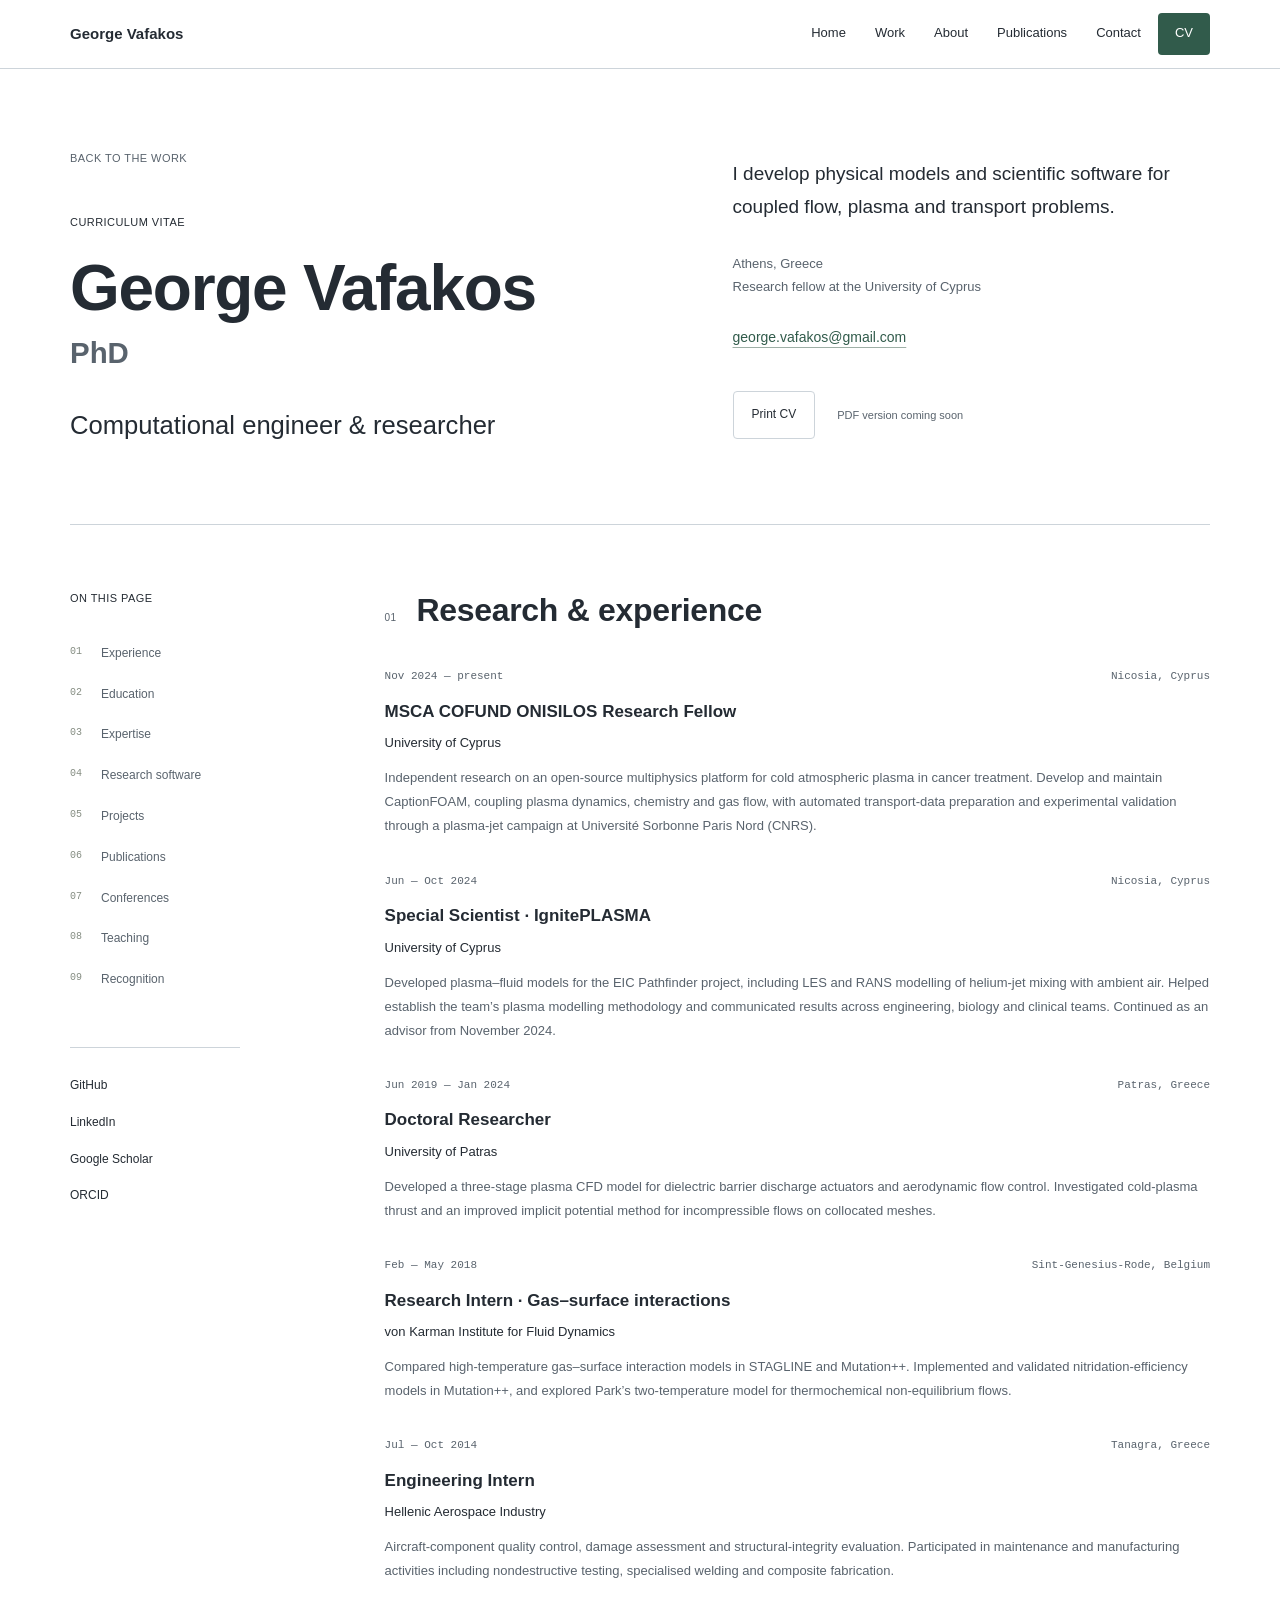
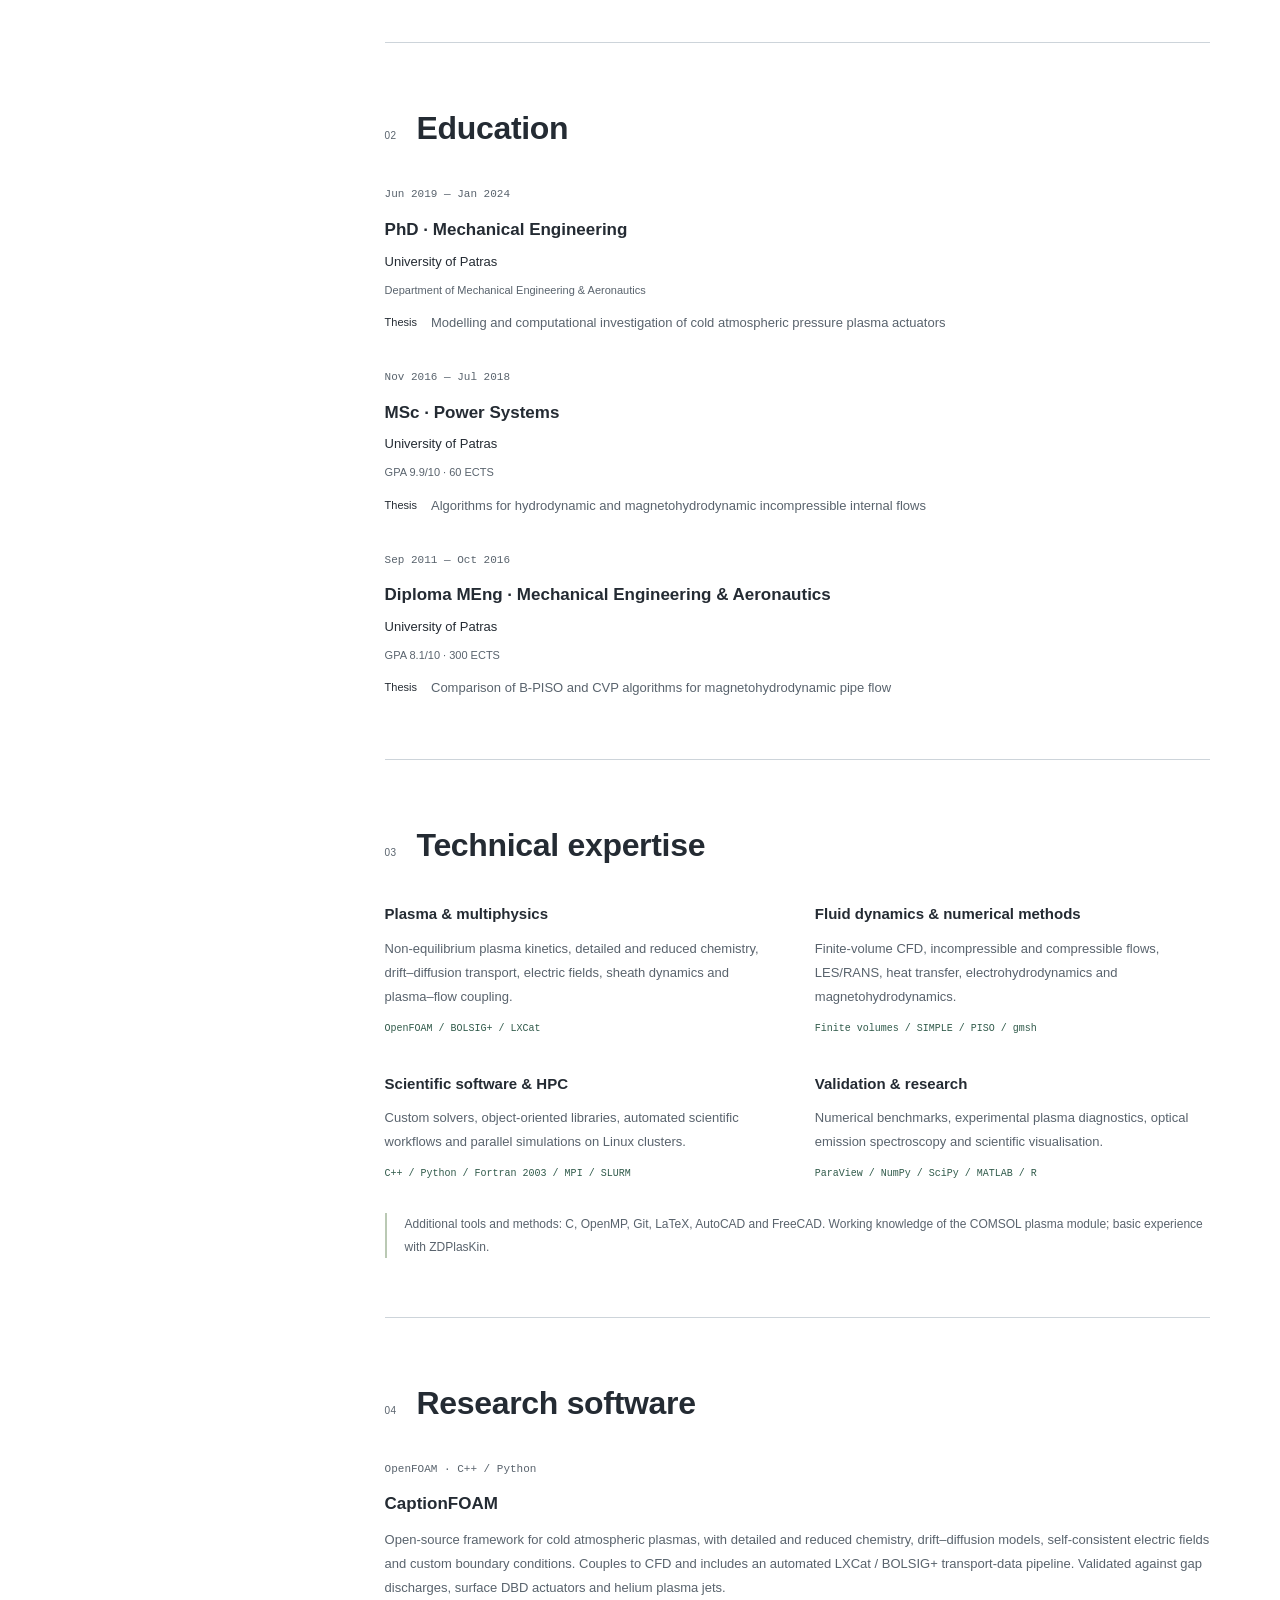
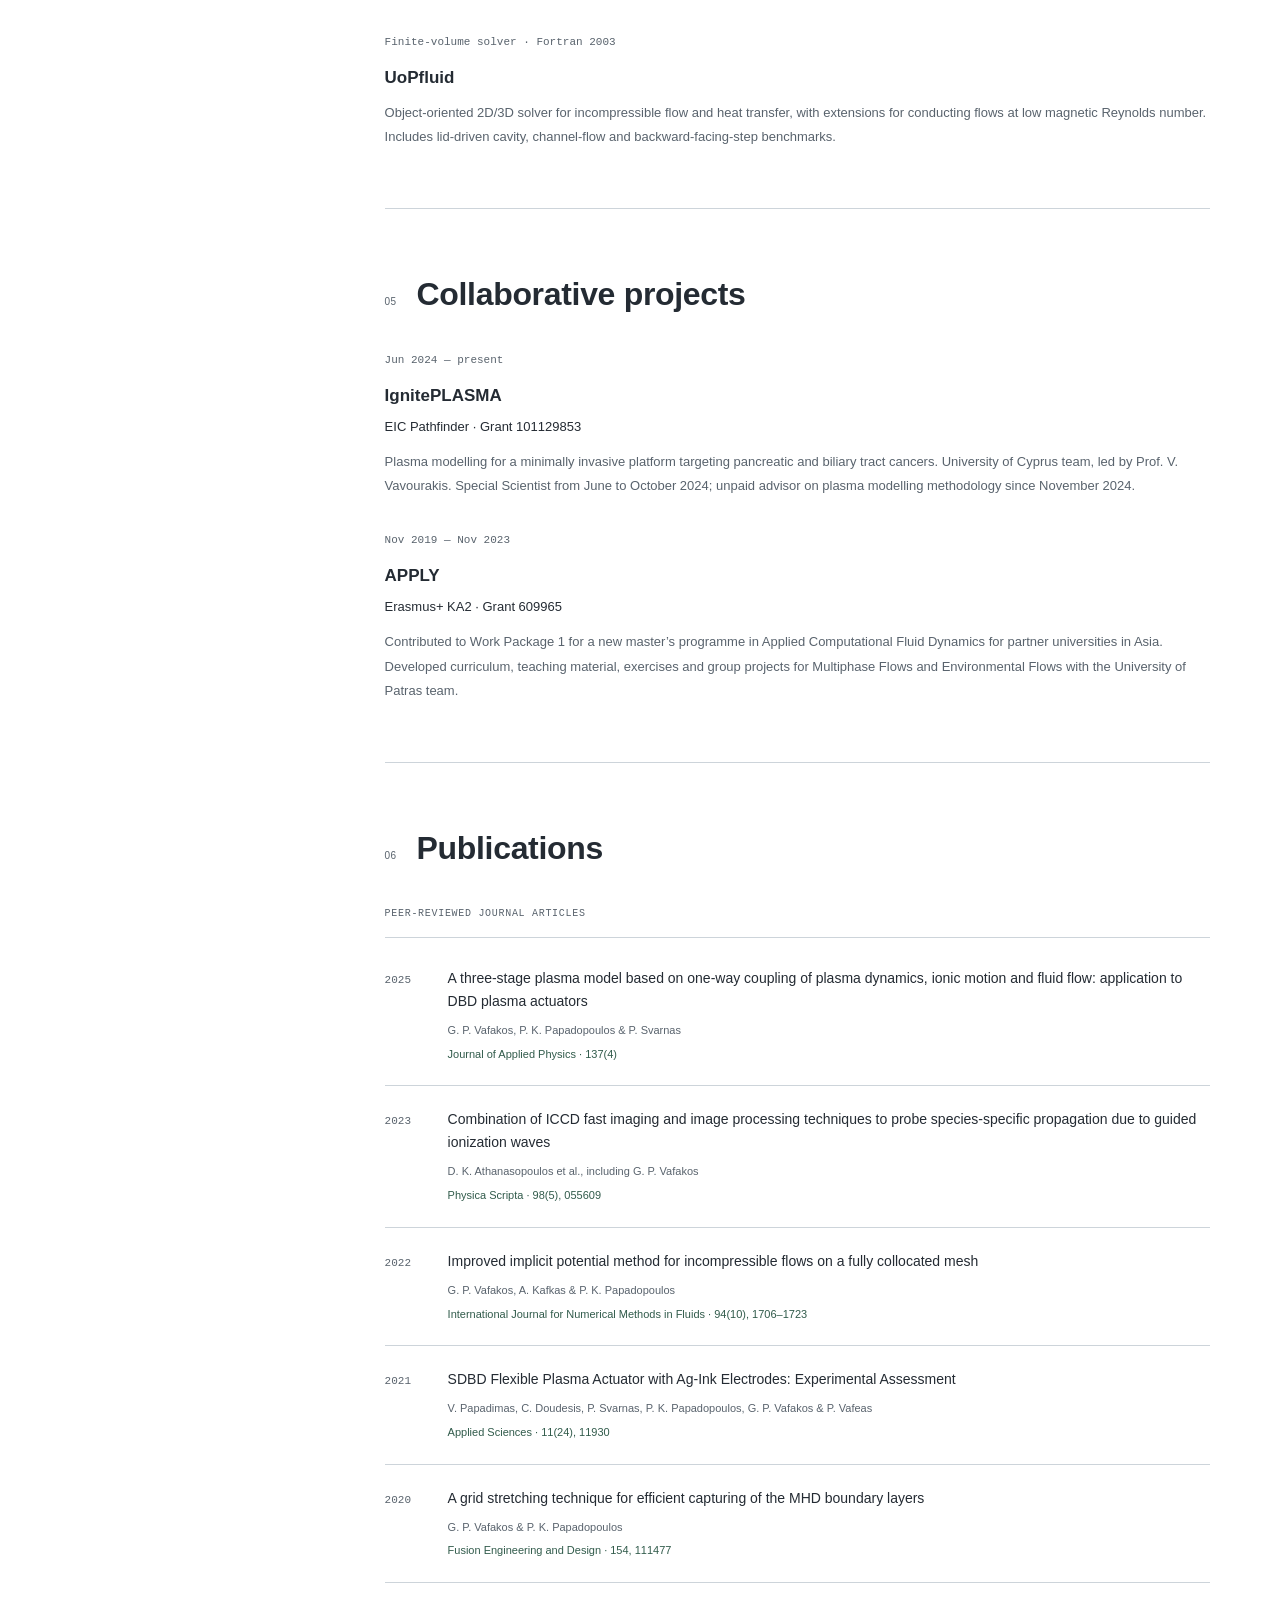
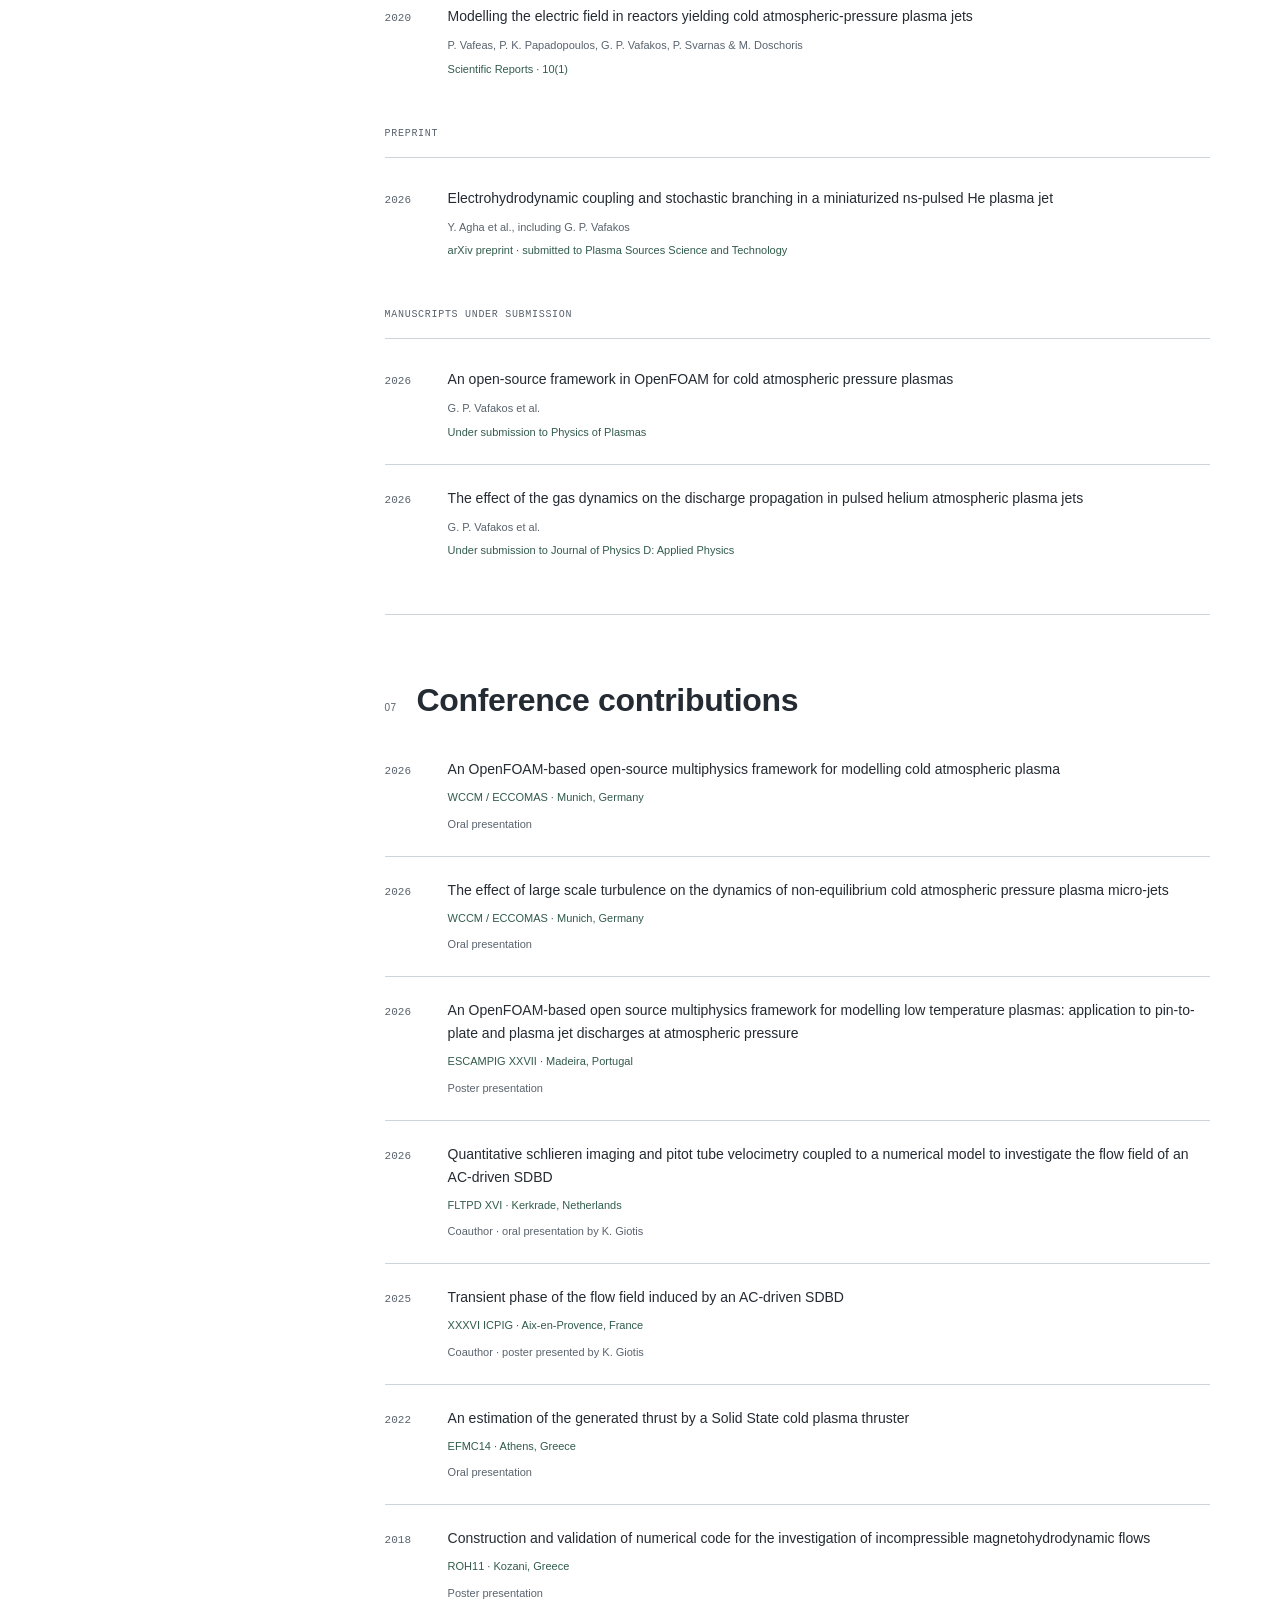
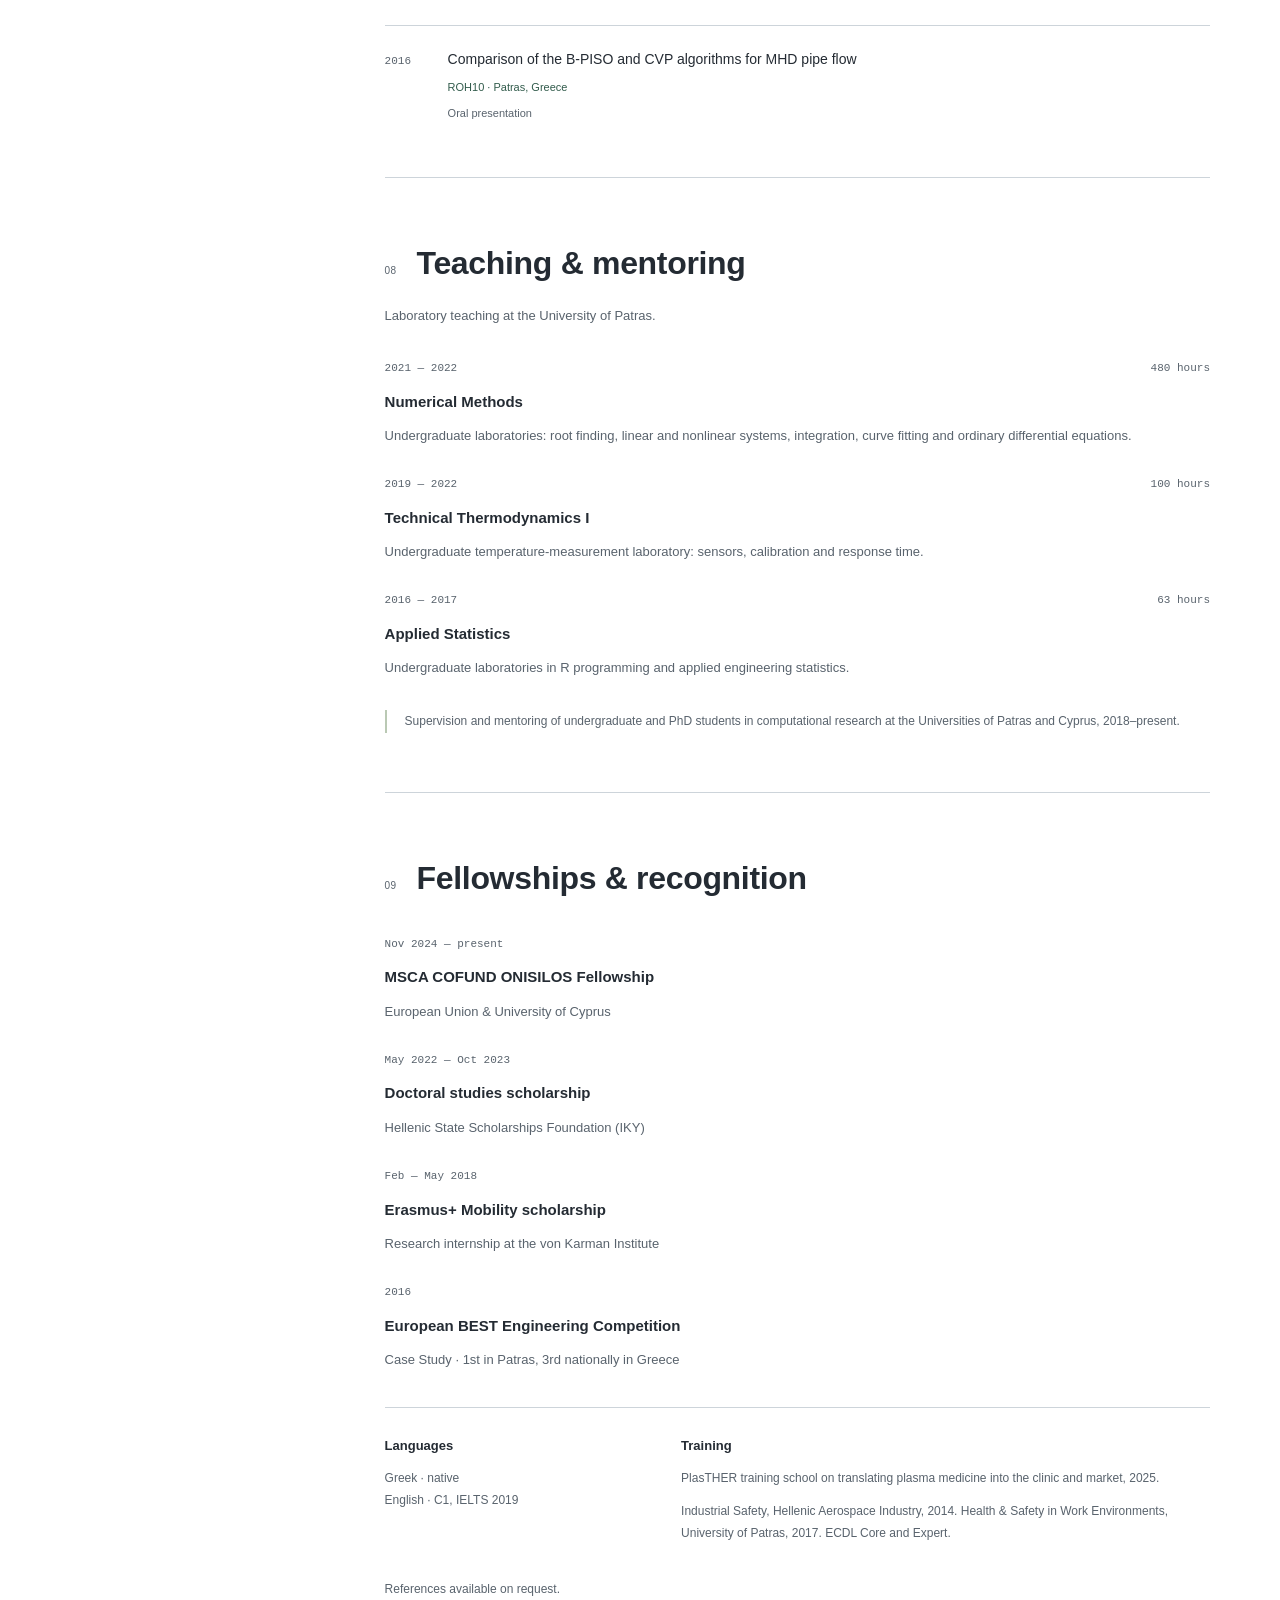
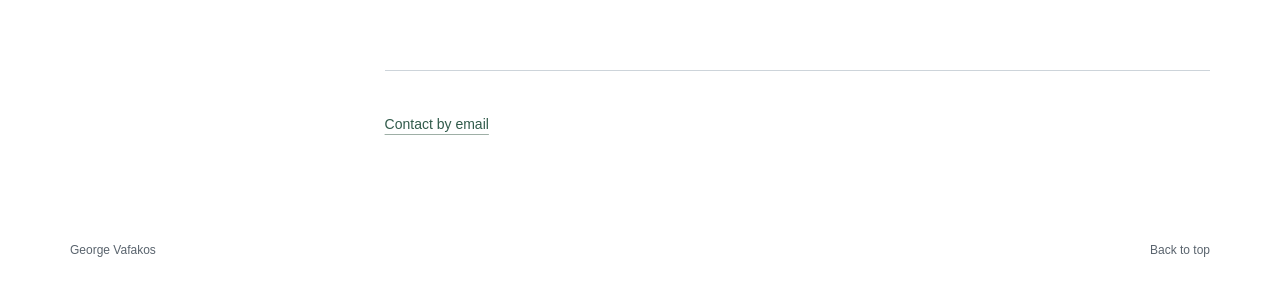
==== commit 915c2b69: "Publish portfolio (a569b4b)" ====
--- a/cv/index.html
+++ b/cv/index.html
@@ -1 +1 @@
-<!DOCTYPE html><html lang="en"><head><meta charset="UTF-8"><meta name="viewport" content="width=device-width, initial-scale=1"><meta name="description" content="Research experience, education, scientific software and publications of George Vafakos, computational engineer and plasma physics researcher."><meta name="theme-color" content="#ffffff"><meta property="og:title" content="Curriculum vitae — George Vafakos"><meta property="og:description" content="Research experience, education, scientific software and publications of George Vafakos, computational engineer and plasma physics researcher."><meta property="og:type" content="website"><link rel="icon" type="image/svg+xml" href="/favicon.svg"><title>Curriculum vitae — George Vafakos</title><link rel="stylesheet" href="/_astro/profile.BE4oSLq5.css"><link rel="stylesheet" href="/_astro/cv.DMJZqtRR.css"></head><body><a class="skip-link" href="#main">Skip to content</a><header class="site-header" id="site-header"><div class="header-inner container"><a class="brand" href="/" aria-label="George Vafakos — home">George Vafakos</a><button class="menu-toggle" aria-controls="main-nav" aria-expanded="false"><span>Menu</span><span class="menu-symbol" aria-hidden="true">+</span></button><nav id="main-nav" aria-label="Main navigation"><a href="/#home" data-section-link="home">Home</a><a href="/#work" data-section-link="work">Work</a><a href="/#about" data-section-link="about">About</a><a href="/#research" data-section-link="research">Publications</a><a href="/#contact" data-section-link="contact">Contact</a><a class="nav-cv" href="/cv/" aria-current="page">CV</a></nav></div></header><main id="main"><div class="cv-page container" data-astro-cid-uue4a3aj><header class="cv-header" data-astro-cid-uue4a3aj><div data-astro-cid-uue4a3aj><a class="eyebrow back-link" href="/" data-astro-cid-uue4a3aj>Back to the work</a><p class="eyebrow cv-kicker" data-astro-cid-uue4a3aj>Curriculum vitae</p><h1 data-astro-cid-uue4a3aj>George Vafakos<span data-astro-cid-uue4a3aj>PhD</span></h1><p class="cv-title" data-astro-cid-uue4a3aj>Computational engineer & researcher</p></div><div class="cv-intro" data-astro-cid-uue4a3aj><p data-astro-cid-uue4a3aj>I develop physical models and scientific software for coupled flow, plasma and transport problems.</p><p class="cv-location" data-astro-cid-uue4a3aj>Athens, Greece<br data-astro-cid-uue4a3aj>Research fellow at the University of Cyprus</p><a class="text-link" href="mailto:george.vafakos@gmail.com" data-astro-cid-uue4a3aj>george.vafakos@gmail.com</a><div class="cv-actions" data-astro-cid-uue4a3aj><button type="button" class="print-button" id="print-cv" data-astro-cid-uue4a3aj>Print CV</button><span class="pdf-status" data-astro-cid-uue4a3aj>PDF version coming soon</span></div></div></header><div class="cv-layout" data-astro-cid-uue4a3aj><aside class="cv-sidebar" data-astro-cid-uue4a3aj><nav aria-label="CV sections" data-astro-cid-uue4a3aj><p class="eyebrow" data-astro-cid-uue4a3aj>On this page</p><a href="#experience" data-astro-cid-uue4a3aj><span data-astro-cid-uue4a3aj>01</span>Experience</a><a href="#education" data-astro-cid-uue4a3aj><span data-astro-cid-uue4a3aj>02</span>Education</a><a href="#expertise" data-astro-cid-uue4a3aj><span data-astro-cid-uue4a3aj>03</span>Expertise</a><a href="#software" data-astro-cid-uue4a3aj><span data-astro-cid-uue4a3aj>04</span>Research software</a><a href="#research-projects" data-astro-cid-uue4a3aj><span data-astro-cid-uue4a3aj>05</span>Projects</a><a href="#publications" data-astro-cid-uue4a3aj><span data-astro-cid-uue4a3aj>06</span>Publications</a><a href="#conferences" data-astro-cid-uue4a3aj><span data-astro-cid-uue4a3aj>07</span>Conferences</a><a href="#teaching" data-astro-cid-uue4a3aj><span data-astro-cid-uue4a3aj>08</span>Teaching</a><a href="#recognition" data-astro-cid-uue4a3aj><span data-astro-cid-uue4a3aj>09</span>Recognition</a></nav><div class="cv-profiles" data-astro-cid-uue4a3aj><a href="https://github.com/GeorgeVafakos" target="_blank" rel="noreferrer" data-astro-cid-uue4a3aj>GitHub</a><a href="https://www.linkedin.com/in/george-vafakos" target="_blank" rel="noreferrer" data-astro-cid-uue4a3aj>LinkedIn</a><a href="https://scholar.google.com/citations?hl=en&amp;user=BUuyzSMAAAAJ" target="_blank" rel="noreferrer" data-astro-cid-uue4a3aj>Google Scholar</a><a href="https://orcid.org/0000-0001-8248-4472" target="_blank" rel="noreferrer" data-astro-cid-uue4a3aj>ORCID</a></div></aside><div class="cv-content" data-astro-cid-uue4a3aj><section class="cv-section" id="experience" aria-labelledby="experience-title" data-astro-cid-uue4a3aj><div class="section-heading" data-astro-cid-uue4a3aj><span class="eyebrow" data-astro-cid-uue4a3aj>01</span><h2 id="experience-title" data-astro-cid-uue4a3aj>Research & experience</h2></div><article class="cv-entry" data-astro-cid-uue4a3aj><div class="entry-meta" data-astro-cid-uue4a3aj><span data-astro-cid-uue4a3aj>Nov 2024 — present</span><span data-astro-cid-uue4a3aj>Nicosia, Cyprus</span></div><h3 data-astro-cid-uue4a3aj>MSCA COFUND ONISILOS Research Fellow</h3><p class="entry-organization" data-astro-cid-uue4a3aj>University of Cyprus</p><p data-astro-cid-uue4a3aj>Independent research on an open-source multiphysics platform for cold atmospheric plasma in cancer treatment. Develop and maintain captionFOAM, coupling plasma dynamics, chemistry and gas flow, with automated transport-data preparation and experimental validation through a plasma-jet campaign at Université Sorbonne Paris Nord (CNRS).</p></article><article class="cv-entry" data-astro-cid-uue4a3aj><div class="entry-meta" data-astro-cid-uue4a3aj><span data-astro-cid-uue4a3aj>Jun — Oct 2024</span><span data-astro-cid-uue4a3aj>Nicosia, Cyprus</span></div><h3 data-astro-cid-uue4a3aj>Special Scientist · IgnitePLASMA</h3><p class="entry-organization" data-astro-cid-uue4a3aj>University of Cyprus</p><p data-astro-cid-uue4a3aj>Developed plasma–fluid models for the EIC Pathfinder project, including LES and RANS modelling of helium-jet mixing with ambient air. Helped establish the team’s plasma modelling methodology and communicated results across engineering, biology and clinical teams. Continued as an advisor from November 2024.</p></article><article class="cv-entry" data-astro-cid-uue4a3aj><div class="entry-meta" data-astro-cid-uue4a3aj><span data-astro-cid-uue4a3aj>Jun 2019 — Jan 2024</span><span data-astro-cid-uue4a3aj>Patras, Greece</span></div><h3 data-astro-cid-uue4a3aj>Doctoral Researcher</h3><p class="entry-organization" data-astro-cid-uue4a3aj>University of Patras</p><p data-astro-cid-uue4a3aj>Developed a three-stage plasma CFD model for dielectric barrier discharge actuators and aerodynamic flow control. Investigated cold-plasma thrust and an improved implicit potential method for incompressible flows on collocated meshes.</p></article><article class="cv-entry" data-astro-cid-uue4a3aj><div class="entry-meta" data-astro-cid-uue4a3aj><span data-astro-cid-uue4a3aj>Feb — May 2018</span><span data-astro-cid-uue4a3aj>Sint-Genesius-Rode, Belgium</span></div><h3 data-astro-cid-uue4a3aj>Research Intern · Gas–surface interactions</h3><p class="entry-organization" data-astro-cid-uue4a3aj>von Karman Institute for Fluid Dynamics</p><p data-astro-cid-uue4a3aj>Compared high-temperature gas–surface interaction models in STAGLINE and Mutation++. Implemented and validated nitridation-efficiency models in Mutation++, and explored Park’s two-temperature model for thermochemical non-equilibrium flows.</p></article><article class="cv-entry" data-astro-cid-uue4a3aj><div class="entry-meta" data-astro-cid-uue4a3aj><span data-astro-cid-uue4a3aj>Jul — Oct 2014</span><span data-astro-cid-uue4a3aj>Tanagra, Greece</span></div><h3 data-astro-cid-uue4a3aj>Engineering Intern</h3><p class="entry-organization" data-astro-cid-uue4a3aj>Hellenic Aerospace Industry</p><p data-astro-cid-uue4a3aj>Aircraft-component quality control, damage assessment and structural-integrity evaluation. Participated in maintenance and manufacturing activities including nondestructive testing, specialised welding and composite fabrication.</p></article></section><section class="cv-section" id="education" aria-labelledby="education-title" data-astro-cid-uue4a3aj><div class="section-heading" data-astro-cid-uue4a3aj><span class="eyebrow" data-astro-cid-uue4a3aj>02</span><h2 id="education-title" data-astro-cid-uue4a3aj>Education</h2></div><article class="cv-entry" data-astro-cid-uue4a3aj><div class="entry-meta" data-astro-cid-uue4a3aj><span data-astro-cid-uue4a3aj>Jun 2019 — Jan 2024</span></div><h3 data-astro-cid-uue4a3aj>PhD · Mechanical Engineering</h3><p class="entry-organization" data-astro-cid-uue4a3aj>University of Patras</p><p class="entry-detail" data-astro-cid-uue4a3aj>Department of Mechanical Engineering &amp; Aeronautics</p><p class="thesis" data-astro-cid-uue4a3aj><span data-astro-cid-uue4a3aj>Thesis</span><a href="https://hdl.handle.net/10889/26550" target="_blank" rel="noreferrer" data-astro-cid-uue4a3aj>Modelling and computational investigation of cold atmospheric pressure plasma actuators</a></p></article><article class="cv-entry" data-astro-cid-uue4a3aj><div class="entry-meta" data-astro-cid-uue4a3aj><span data-astro-cid-uue4a3aj>Nov 2016 — Jul 2018</span></div><h3 data-astro-cid-uue4a3aj>MSc · Power Systems</h3><p class="entry-organization" data-astro-cid-uue4a3aj>University of Patras</p><p class="entry-detail" data-astro-cid-uue4a3aj>GPA 9.9/10 · 60 ECTS</p><p class="thesis" data-astro-cid-uue4a3aj><span data-astro-cid-uue4a3aj>Thesis</span><a href="http://hdl.handle.net/10889/12148" target="_blank" rel="noreferrer" data-astro-cid-uue4a3aj>Algorithms for hydrodynamic and magnetohydrodynamic incompressible internal flows</a></p></article><article class="cv-entry" data-astro-cid-uue4a3aj><div class="entry-meta" data-astro-cid-uue4a3aj><span data-astro-cid-uue4a3aj>Sep 2011 — Oct 2016</span></div><h3 data-astro-cid-uue4a3aj>Diploma MEng · Mechanical Engineering &amp; Aeronautics</h3><p class="entry-organization" data-astro-cid-uue4a3aj>University of Patras</p><p class="entry-detail" data-astro-cid-uue4a3aj>GPA 8.1/10 · 300 ECTS</p><p class="thesis" data-astro-cid-uue4a3aj><span data-astro-cid-uue4a3aj>Thesis</span>Comparison of B-PISO and CVP algorithms for magnetohydrodynamic pipe flow</p></article></section><section class="cv-section" id="expertise" aria-labelledby="expertise-title" data-astro-cid-uue4a3aj><div class="section-heading" data-astro-cid-uue4a3aj><span class="eyebrow" data-astro-cid-uue4a3aj>03</span><h2 id="expertise-title" data-astro-cid-uue4a3aj>Technical expertise</h2></div><div class="expertise-grid" data-astro-cid-uue4a3aj><article data-astro-cid-uue4a3aj><h3 data-astro-cid-uue4a3aj>Plasma &amp; multiphysics</h3><p data-astro-cid-uue4a3aj>Non-equilibrium plasma kinetics, detailed and reduced chemistry, drift–diffusion transport, electric fields, sheath dynamics and plasma–flow coupling.</p><p class="tool-list" data-astro-cid-uue4a3aj>OpenFOAM / BOLSIG+ / LXCat</p></article><article data-astro-cid-uue4a3aj><h3 data-astro-cid-uue4a3aj>Fluid dynamics &amp; numerical methods</h3><p data-astro-cid-uue4a3aj>Finite-volume CFD, incompressible and compressible flows, LES/RANS, heat transfer, electrohydrodynamics and magnetohydrodynamics.</p><p class="tool-list" data-astro-cid-uue4a3aj>Finite volumes / SIMPLE / PISO / gmsh</p></article><article data-astro-cid-uue4a3aj><h3 data-astro-cid-uue4a3aj>Scientific software &amp; HPC</h3><p data-astro-cid-uue4a3aj>Custom solvers, object-oriented libraries, automated scientific workflows and parallel simulations on Linux clusters.</p><p class="tool-list" data-astro-cid-uue4a3aj>C++ / Python / Fortran 2003 / MPI / SLURM</p></article><article data-astro-cid-uue4a3aj><h3 data-astro-cid-uue4a3aj>Validation &amp; research</h3><p data-astro-cid-uue4a3aj>Numerical benchmarks, experimental plasma diagnostics, optical emission spectroscopy and scientific visualisation.</p><p class="tool-list" data-astro-cid-uue4a3aj>ParaView / NumPy / SciPy / MATLAB / R</p></article></div><p class="cv-note" data-astro-cid-uue4a3aj>Additional tools and methods: C, OpenMP, Git, LaTeX, AutoCAD and FreeCAD. Working knowledge of the COMSOL plasma module; basic experience with ZDPlasKin.</p></section><section class="cv-section" id="software" aria-labelledby="software-title" data-astro-cid-uue4a3aj><div class="section-heading" data-astro-cid-uue4a3aj><span class="eyebrow" data-astro-cid-uue4a3aj>04</span><h2 id="software-title" data-astro-cid-uue4a3aj>Research software</h2></div><article class="cv-entry" data-astro-cid-uue4a3aj><div class="entry-meta" data-astro-cid-uue4a3aj><span data-astro-cid-uue4a3aj>OpenFOAM · C++ / Python</span></div><h3 data-astro-cid-uue4a3aj><a class="heading-link" href="https://github.com/InSilicoModellingGroup/captionFOAM" target="_blank" rel="noreferrer" data-astro-cid-uue4a3aj>captionFOAM</a></h3><p data-astro-cid-uue4a3aj>Open-source framework for cold atmospheric plasmas, with detailed and reduced chemistry, drift–diffusion models, self-consistent electric fields and custom boundary conditions. Couples to CFD and includes an automated LXCat / BOLSIG+ transport-data pipeline. Validated against gap discharges, surface DBD actuators and helium plasma jets.</p></article><article class="cv-entry" data-astro-cid-uue4a3aj><div class="entry-meta" data-astro-cid-uue4a3aj><span data-astro-cid-uue4a3aj>Finite-volume solver · Fortran 2003</span></div><h3 data-astro-cid-uue4a3aj><a class="heading-link" href="https://github.com/GeorgeVafakos/UoPfluid" target="_blank" rel="noreferrer" data-astro-cid-uue4a3aj>UoPfluid</a></h3><p data-astro-cid-uue4a3aj>Object-oriented 2D/3D solver for incompressible flow and heat transfer, with extensions for conducting flows at low magnetic Reynolds number. Includes lid-driven cavity, channel-flow and backward-facing-step benchmarks.</p></article></section><section class="cv-section" id="research-projects" aria-labelledby="projects-title" data-astro-cid-uue4a3aj><div class="section-heading" data-astro-cid-uue4a3aj><span class="eyebrow" data-astro-cid-uue4a3aj>05</span><h2 id="projects-title" data-astro-cid-uue4a3aj>Collaborative projects</h2></div><article class="cv-entry" data-astro-cid-uue4a3aj><div class="entry-meta" data-astro-cid-uue4a3aj><span data-astro-cid-uue4a3aj>Jun 2024 — present</span></div><h3 data-astro-cid-uue4a3aj><a class="heading-link" href="https://igniteplasma.eu/" target="_blank" rel="noreferrer" data-astro-cid-uue4a3aj>IgnitePLASMA</a></h3><p class="entry-organization" data-astro-cid-uue4a3aj>EIC Pathfinder · Grant 101129853</p><p data-astro-cid-uue4a3aj>Plasma modelling for a minimally invasive platform targeting pancreatic and biliary tract cancers. University of Cyprus team, led by Prof. V. Vavourakis. Special Scientist from June to October 2024; unpaid advisor on plasma modelling methodology since November 2024.</p></article><article class="cv-entry" data-astro-cid-uue4a3aj><div class="entry-meta" data-astro-cid-uue4a3aj><span data-astro-cid-uue4a3aj>Nov 2019 — Nov 2023</span></div><h3 data-astro-cid-uue4a3aj><a class="heading-link" href="https://apply-project.eu/" target="_blank" rel="noreferrer" data-astro-cid-uue4a3aj>APPLY</a></h3><p class="entry-organization" data-astro-cid-uue4a3aj>Erasmus+ KA2 · Grant 609965</p><p data-astro-cid-uue4a3aj>Contributed to Work Package 1 for a new master’s programme in Applied Computational Fluid Dynamics for partner universities in Asia. Developed curriculum, teaching material, exercises and group projects for Multiphase Flows and Environmental Flows with the University of Patras team.</p></article></section><section class="cv-section" id="publications" aria-labelledby="publications-title" data-astro-cid-uue4a3aj><div class="section-heading" data-astro-cid-uue4a3aj><span class="eyebrow" data-astro-cid-uue4a3aj>06</span><h2 id="publications-title" data-astro-cid-uue4a3aj>Publications</h2></div><div class="publication-group" data-astro-cid-uue4a3aj><h3 class="group-title" data-astro-cid-uue4a3aj>Peer-reviewed journal articles</h3><ol class="publication-list" data-astro-cid-uue4a3aj><li data-astro-cid-uue4a3aj><span class="publication-year" data-astro-cid-uue4a3aj>2025</span><div data-astro-cid-uue4a3aj><h4 data-astro-cid-uue4a3aj><a href="https://doi.org/10.1063/5.0242676" target="_blank" rel="noreferrer" data-astro-cid-uue4a3aj>A three-stage plasma model based on one-way coupling of plasma dynamics, ionic motion and fluid flow: application to DBD plasma actuators</a></h4><p class="publication-authors" data-astro-cid-uue4a3aj>G. P. Vafakos, P. K. Papadopoulos &amp; P. Svarnas</p><p class="publication-journal" data-astro-cid-uue4a3aj>Journal of Applied Physics · 137(4)</p></div></li><li data-astro-cid-uue4a3aj><span class="publication-year" data-astro-cid-uue4a3aj>2023</span><div data-astro-cid-uue4a3aj><h4 data-astro-cid-uue4a3aj><a href="https://doi.org/10.1088/1402-4896/acc906" target="_blank" rel="noreferrer" data-astro-cid-uue4a3aj>Combination of ICCD fast imaging and image processing techniques to probe species-specific propagation due to guided ionization waves</a></h4><p class="publication-authors" data-astro-cid-uue4a3aj>D. K. Athanasopoulos et al., including G. P. Vafakos</p><p class="publication-journal" data-astro-cid-uue4a3aj>Physica Scripta · 98(5), 055609</p></div></li><li data-astro-cid-uue4a3aj><span class="publication-year" data-astro-cid-uue4a3aj>2022</span><div data-astro-cid-uue4a3aj><h4 data-astro-cid-uue4a3aj><a href="https://doi.org/10.1002/fld.5117" target="_blank" rel="noreferrer" data-astro-cid-uue4a3aj>Improved implicit potential method for incompressible flows on a fully collocated mesh</a></h4><p class="publication-authors" data-astro-cid-uue4a3aj>G. P. Vafakos, A. Kafkas &amp; P. K. Papadopoulos</p><p class="publication-journal" data-astro-cid-uue4a3aj>International Journal for Numerical Methods in Fluids · 94(10), 1706–1723</p></div></li><li data-astro-cid-uue4a3aj><span class="publication-year" data-astro-cid-uue4a3aj>2021</span><div data-astro-cid-uue4a3aj><h4 data-astro-cid-uue4a3aj><a href="https://doi.org/10.3390/app112411930" target="_blank" rel="noreferrer" data-astro-cid-uue4a3aj>SDBD Flexible Plasma Actuator with Ag-Ink Electrodes: Experimental Assessment</a></h4><p class="publication-authors" data-astro-cid-uue4a3aj>V. Papadimas, C. Doudesis, P. Svarnas, P. K. Papadopoulos, G. P. Vafakos &amp; P. Vafeas</p><p class="publication-journal" data-astro-cid-uue4a3aj>Applied Sciences · 11(24), 11930</p></div></li><li data-astro-cid-uue4a3aj><span class="publication-year" data-astro-cid-uue4a3aj>2020</span><div data-astro-cid-uue4a3aj><h4 data-astro-cid-uue4a3aj><a href="https://doi.org/10.1016/j.fusengdes.2020.111477" target="_blank" rel="noreferrer" data-astro-cid-uue4a3aj>A grid stretching technique for efficient capturing of the MHD boundary layers</a></h4><p class="publication-authors" data-astro-cid-uue4a3aj>G. P. Vafakos &amp; P. K. Papadopoulos</p><p class="publication-journal" data-astro-cid-uue4a3aj>Fusion Engineering and Design · 154, 111477</p></div></li><li data-astro-cid-uue4a3aj><span class="publication-year" data-astro-cid-uue4a3aj>2020</span><div data-astro-cid-uue4a3aj><h4 data-astro-cid-uue4a3aj><a href="https://doi.org/10.1038/s41598-020-61939-7" target="_blank" rel="noreferrer" data-astro-cid-uue4a3aj>Modelling the electric field in reactors yielding cold atmospheric-pressure plasma jets</a></h4><p class="publication-authors" data-astro-cid-uue4a3aj>P. Vafeas, P. K. Papadopoulos, G. P. Vafakos, P. Svarnas &amp; M. Doschoris</p><p class="publication-journal" data-astro-cid-uue4a3aj>Scientific Reports · 10(1)</p></div></li></ol></div><div class="publication-group" data-astro-cid-uue4a3aj><h3 class="group-title" data-astro-cid-uue4a3aj>Preprint</h3><ol class="publication-list" data-astro-cid-uue4a3aj><li data-astro-cid-uue4a3aj><span class="publication-year" data-astro-cid-uue4a3aj>2026</span><div data-astro-cid-uue4a3aj><h4 data-astro-cid-uue4a3aj><a href="https://doi.org/10.48550/arXiv.2606.17068" target="_blank" rel="noreferrer" data-astro-cid-uue4a3aj>Electrohydrodynamic coupling and stochastic branching in a miniaturized ns-pulsed He plasma jet</a></h4><p class="publication-authors" data-astro-cid-uue4a3aj>Y. Agha et al., including G. P. Vafakos</p><p class="publication-journal" data-astro-cid-uue4a3aj>arXiv preprint · submitted to Plasma Sources Science and Technology</p></div></li></ol></div><div class="publication-group" data-astro-cid-uue4a3aj><h3 class="group-title" data-astro-cid-uue4a3aj>Manuscripts under submission</h3><ol class="publication-list" data-astro-cid-uue4a3aj><li data-astro-cid-uue4a3aj><span class="publication-year" data-astro-cid-uue4a3aj>2026</span><div data-astro-cid-uue4a3aj><h4 data-astro-cid-uue4a3aj>An open-source framework in OpenFOAM for cold atmospheric pressure plasmas</h4><p class="publication-authors" data-astro-cid-uue4a3aj>G. P. Vafakos et al.</p><p class="publication-journal" data-astro-cid-uue4a3aj>Under submission to Physics of Plasmas</p></div></li><li data-astro-cid-uue4a3aj><span class="publication-year" data-astro-cid-uue4a3aj>2026</span><div data-astro-cid-uue4a3aj><h4 data-astro-cid-uue4a3aj>The effect of the gas dynamics on the discharge propagation in pulsed helium atmospheric plasma jets</h4><p class="publication-authors" data-astro-cid-uue4a3aj>G. P. Vafakos et al.</p><p class="publication-journal" data-astro-cid-uue4a3aj>Under submission to Journal of Physics D: Applied Physics</p></div></li></ol></div></section><section class="cv-section" id="conferences" aria-labelledby="conferences-title" data-astro-cid-uue4a3aj><div class="section-heading" data-astro-cid-uue4a3aj><span class="eyebrow" data-astro-cid-uue4a3aj>07</span><h2 id="conferences-title" data-astro-cid-uue4a3aj>Conference contributions</h2></div><ol class="publication-list conferences-list" data-astro-cid-uue4a3aj><li data-astro-cid-uue4a3aj><span class="publication-year" data-astro-cid-uue4a3aj>2026</span><div data-astro-cid-uue4a3aj><h4 data-astro-cid-uue4a3aj><a href="https://wccm-eccomas2026.org/event/contribution/1718d3b7-efaa-11f0-b205-000c29ddfc0c" target="_blank" rel="noreferrer" data-astro-cid-uue4a3aj>An OpenFOAM-based open-source multiphysics framework for modelling cold atmospheric plasma</a></h4><p class="publication-journal" data-astro-cid-uue4a3aj>WCCM / ECCOMAS · Munich, Germany</p><p class="publication-authors" data-astro-cid-uue4a3aj>Oral presentation</p></div></li><li data-astro-cid-uue4a3aj><span class="publication-year" data-astro-cid-uue4a3aj>2026</span><div data-astro-cid-uue4a3aj><h4 data-astro-cid-uue4a3aj><a href="https://wccm-eccomas2026.org/event/contribution/7b19822c-ef9d-11f0-b205-000c29ddfc0c" target="_blank" rel="noreferrer" data-astro-cid-uue4a3aj>The effect of large scale turbulence on the dynamics of non-equilibrium cold atmospheric pressure plasma micro-jets</a></h4><p class="publication-journal" data-astro-cid-uue4a3aj>WCCM / ECCOMAS · Munich, Germany</p><p class="publication-authors" data-astro-cid-uue4a3aj>Oral presentation</p></div></li><li data-astro-cid-uue4a3aj><span class="publication-year" data-astro-cid-uue4a3aj>2026</span><div data-astro-cid-uue4a3aj><h4 data-astro-cid-uue4a3aj><a href="https://escampig2026.sciencesconf.org/data/719061.pdf" target="_blank" rel="noreferrer" data-astro-cid-uue4a3aj>An OpenFOAM-based open source multiphysics framework for modelling low temperature plasmas: application to pin-to-plate and plasma jet discharges at atmospheric pressure</a></h4><p class="publication-journal" data-astro-cid-uue4a3aj>ESCAMPIG XXVII · Madeira, Portugal</p><p class="publication-authors" data-astro-cid-uue4a3aj>Poster presentation</p></div></li><li data-astro-cid-uue4a3aj><span class="publication-year" data-astro-cid-uue4a3aj>2026</span><div data-astro-cid-uue4a3aj><h4 data-astro-cid-uue4a3aj>Quantitative schlieren imaging and pitot tube velocimetry coupled to a numerical model to investigate the flow field of an AC-driven SDBD</h4><p class="publication-journal" data-astro-cid-uue4a3aj>FLTPD XVI · Kerkrade, Netherlands</p><p class="publication-authors" data-astro-cid-uue4a3aj>Coauthor · oral presentation by K. Giotis</p></div></li><li data-astro-cid-uue4a3aj><span class="publication-year" data-astro-cid-uue4a3aj>2025</span><div data-astro-cid-uue4a3aj><h4 data-astro-cid-uue4a3aj>Transient phase of the flow field induced by an AC-driven SDBD</h4><p class="publication-journal" data-astro-cid-uue4a3aj>XXXVI ICPIG · Aix-en-Provence, France</p><p class="publication-authors" data-astro-cid-uue4a3aj>Coauthor · poster presented by K. Giotis</p></div></li><li data-astro-cid-uue4a3aj><span class="publication-year" data-astro-cid-uue4a3aj>2022</span><div data-astro-cid-uue4a3aj><h4 data-astro-cid-uue4a3aj>An estimation of the generated thrust by a Solid State cold plasma thruster</h4><p class="publication-journal" data-astro-cid-uue4a3aj>EFMC14 · Athens, Greece</p><p class="publication-authors" data-astro-cid-uue4a3aj>Oral presentation</p></div></li><li data-astro-cid-uue4a3aj><span class="publication-year" data-astro-cid-uue4a3aj>2018</span><div data-astro-cid-uue4a3aj><h4 data-astro-cid-uue4a3aj>Construction and validation of numerical code for the investigation of incompressible magnetohydrodynamic flows</h4><p class="publication-journal" data-astro-cid-uue4a3aj>ROH11 · Kozani, Greece</p><p class="publication-authors" data-astro-cid-uue4a3aj>Poster presentation</p></div></li><li data-astro-cid-uue4a3aj><span class="publication-year" data-astro-cid-uue4a3aj>2016</span><div data-astro-cid-uue4a3aj><h4 data-astro-cid-uue4a3aj>Comparison of the B-PISO and CVP algorithms for MHD pipe flow</h4><p class="publication-journal" data-astro-cid-uue4a3aj>ROH10 · Patras, Greece</p><p class="publication-authors" data-astro-cid-uue4a3aj>Oral presentation</p></div></li></ol></section><section class="cv-section" id="teaching" aria-labelledby="teaching-title" data-astro-cid-uue4a3aj><div class="section-heading" data-astro-cid-uue4a3aj><span class="eyebrow" data-astro-cid-uue4a3aj>08</span><h2 id="teaching-title" data-astro-cid-uue4a3aj>Teaching & mentoring</h2></div><p class="section-intro" data-astro-cid-uue4a3aj>Laboratory teaching at the University of Patras.</p><article class="cv-entry compact-entry" data-astro-cid-uue4a3aj><div class="entry-meta" data-astro-cid-uue4a3aj><span data-astro-cid-uue4a3aj>2021 — 2022</span><span data-astro-cid-uue4a3aj>480 hours</span></div><h3 data-astro-cid-uue4a3aj>Numerical Methods</h3><p data-astro-cid-uue4a3aj>Undergraduate laboratories: root finding, linear and nonlinear systems, integration, curve fitting and ordinary differential equations.</p></article><article class="cv-entry compact-entry" data-astro-cid-uue4a3aj><div class="entry-meta" data-astro-cid-uue4a3aj><span data-astro-cid-uue4a3aj>2019 — 2022</span><span data-astro-cid-uue4a3aj>100 hours</span></div><h3 data-astro-cid-uue4a3aj>Technical Thermodynamics I</h3><p data-astro-cid-uue4a3aj>Undergraduate temperature-measurement laboratory: sensors, calibration and response time.</p></article><article class="cv-entry compact-entry" data-astro-cid-uue4a3aj><div class="entry-meta" data-astro-cid-uue4a3aj><span data-astro-cid-uue4a3aj>2016 — 2017</span><span data-astro-cid-uue4a3aj>63 hours</span></div><h3 data-astro-cid-uue4a3aj>Applied Statistics</h3><p data-astro-cid-uue4a3aj>Undergraduate laboratories in R programming and applied engineering statistics.</p></article><p class="cv-note" data-astro-cid-uue4a3aj>Supervision and mentoring of undergraduate and PhD students in computational research at the Universities of Patras and Cyprus, 2018–present.</p></section><section class="cv-section" id="recognition" aria-labelledby="recognition-title" data-astro-cid-uue4a3aj><div class="section-heading" data-astro-cid-uue4a3aj><span class="eyebrow" data-astro-cid-uue4a3aj>09</span><h2 id="recognition-title" data-astro-cid-uue4a3aj>Fellowships & recognition</h2></div><article class="cv-entry compact-entry" data-astro-cid-uue4a3aj><div class="entry-meta" data-astro-cid-uue4a3aj><span data-astro-cid-uue4a3aj>Nov 2024 — present</span></div><h3 data-astro-cid-uue4a3aj>MSCA COFUND ONISILOS Fellowship</h3><p data-astro-cid-uue4a3aj>European Union &amp; University of Cyprus</p></article><article class="cv-entry compact-entry" data-astro-cid-uue4a3aj><div class="entry-meta" data-astro-cid-uue4a3aj><span data-astro-cid-uue4a3aj>May 2022 — Oct 2023</span></div><h3 data-astro-cid-uue4a3aj>Doctoral studies scholarship</h3><p data-astro-cid-uue4a3aj>Hellenic State Scholarships Foundation (IKY)</p></article><article class="cv-entry compact-entry" data-astro-cid-uue4a3aj><div class="entry-meta" data-astro-cid-uue4a3aj><span data-astro-cid-uue4a3aj>Feb — May 2018</span></div><h3 data-astro-cid-uue4a3aj>Erasmus+ Mobility scholarship</h3><p data-astro-cid-uue4a3aj>Research internship at the von Karman Institute</p></article><article class="cv-entry compact-entry" data-astro-cid-uue4a3aj><div class="entry-meta" data-astro-cid-uue4a3aj><span data-astro-cid-uue4a3aj>2016</span></div><h3 data-astro-cid-uue4a3aj>European BEST Engineering Competition</h3><p data-astro-cid-uue4a3aj>Case Study · 1st in Patras, 3rd nationally in Greece</p></article><div class="additional-info" data-astro-cid-uue4a3aj><div data-astro-cid-uue4a3aj><h3 data-astro-cid-uue4a3aj>Languages</h3><p data-astro-cid-uue4a3aj>Greek · native<br data-astro-cid-uue4a3aj>English · C1, IELTS 2019</p></div><div data-astro-cid-uue4a3aj><h3 data-astro-cid-uue4a3aj>Training</h3><p data-astro-cid-uue4a3aj>PlasTHER training school on translating plasma medicine into the clinic and market, 2025.</p><p data-astro-cid-uue4a3aj>Industrial Safety, Hellenic Aerospace Industry, 2014. Health & Safety in Work Environments, University of Patras, 2017. ECDL Core and Expert.</p></div></div><p class="references" data-astro-cid-uue4a3aj>References available on request.</p></section><div class="cv-closing" data-astro-cid-uue4a3aj><a class="text-link" href="mailto:george.vafakos@gmail.com" data-astro-cid-uue4a3aj>Contact by email</a></div></div></div></div></main><footer class="site-footer container"><span>George Vafakos</span><a href="#main">Back to top</a></footer><dialog class="media-dialog" aria-labelledby="dialog-title"><div class="dialog-top"><p id="dialog-title"></p><button class="dialog-close" aria-label="Close visualization">Close <span aria-hidden="true">×</span></button></div><div class="dialog-content"></div></dialog><script type="module">var e=document.querySelector(`#site-header`),t=document.querySelector(`.menu-toggle`);e?.setAttribute(`data-enhanced`,``);var n=()=>{t?.setAttribute(`aria-expanded`,`false`),e?.classList.remove(`menu-open`)};t?.addEventListener(`click`,()=>{let n=t.getAttribute(`aria-expanded`)!==`true`;t.setAttribute(`aria-expanded`,String(n)),e?.classList.toggle(`menu-open`,n)}),document.querySelectorAll(`#main-nav a`).forEach(e=>e.addEventListener(`click`,n)),document.addEventListener(`keydown`,e=>{e.key===`Escape`&&t?.getAttribute(`aria-expanded`)===`true`&&(n(),t.focus())});var r=Array.from(document.querySelectorAll(`[data-section]`)),i=document.querySelectorAll(`[data-section-link]`),a=Array.from(document.querySelectorAll(`[data-work-topics]`));if(r.length){let t=r.find(e=>`#${e.id}`===window.location.hash),n=()=>{let n=e?.getBoundingClientRect().bottom||0,o=n+Math.min(window.innerHeight*.22,180),s=r[0];if(r.forEach(e=>{e.getBoundingClientRect().top<=o&&(s=e)}),window.scrollY+window.innerHeight>=document.documentElement.scrollHeight-2){let e=t?.getBoundingClientRect();s=t&&e&&e.bottom>n&&e.top<window.innerHeight?t:r[r.length-1]}r.forEach(e=>e.toggleAttribute(`data-active`,e===s)),i.forEach(e=>{e.dataset.sectionLink===s.id?e.setAttribute(`aria-current`,`location`):e.removeAttribute(`aria-current`)});let c=a.filter(e=>!e.hidden&&e.getBoundingClientRect().bottom>n&&e.getBoundingClientRect().top<window.innerHeight),l=c[0];c.forEach(e=>{e.getBoundingClientRect().top<=o&&(l=e)}),a.forEach(e=>e.toggleAttribute(`data-current`,s.id===`work`&&e===l))},o=!1,s=()=>{o||(o=!0,requestAnimationFrame(()=>{n(),o=!1}))};window.addEventListener(`scroll`,s,{passive:!0}),window.addEventListener(`resize`,s),window.addEventListener(`pageshow`,s),window.addEventListener(`hashchange`,()=>{t=r.find(e=>`#${e.id}`===window.location.hash),s()}),i.forEach(e=>e.addEventListener(`click`,()=>{t=r.find(t=>t.id===e.dataset.sectionLink),s()}));let c=()=>{t=void 0,s()};window.addEventListener(`wheel`,c,{passive:!0}),window.addEventListener(`touchmove`,c,{passive:!0}),window.addEventListener(`keydown`,e=>{[`PageDown`,`PageUp`,`Home`,`End`,`ArrowDown`,`ArrowUp`,` `].includes(e.key)&&c()}),document.addEventListener(`work:change`,s),s()}var o=window.matchMedia(`(prefers-reduced-motion: reduce)`),s=document.querySelectorAll(`video[data-autoplay]`),c=new Set,l=new WeakSet,u=e=>!document.hidden&&c.has(e)&&!e.closest(`[hidden]`),d=e=>{o.matches||!u(e)?e.paused||(l.add(e),e.pause()):e.dataset.userPaused!==`true`&&e.play().catch(()=>{})},f=new IntersectionObserver(e=>e.forEach(e=>{let t=e.target;e.isIntersecting?c.add(t):c.delete(t),d(t)}),{threshold:.15});s.forEach(e=>{f.observe(e),e.addEventListener(`pause`,()=>{l.delete(e)||!o.matches&&u(e)&&(e.dataset.userPaused=`true`)}),e.addEventListener(`play`,()=>{e.dataset.userPaused=`false`})}),document.addEventListener(`visibilitychange`,()=>s.forEach(d)),document.addEventListener(`work:change`,()=>s.forEach(d)),o.addEventListener(`change`,()=>s.forEach(d));var p=document.querySelector(`.media-dialog`),m=document.querySelector(`.dialog-content`),h=document.querySelector(`#dialog-title`);document.querySelectorAll(`[data-expand]`).forEach(e=>e.addEventListener(`click`,t=>{let n=e.closest(`figure`)?.querySelector(`.media-content`)?.cloneNode(!0);n&&p&&m&&(t.preventDefault(),n.querySelectorAll(`[id]`).forEach(e=>{let t=e.id,r=`expanded-${t}`;e.id=r,n.querySelectorAll(`*`).forEach(e=>Array.from(e.attributes).forEach(n=>{n.value.includes(`#${t}`)&&e.setAttribute(n.name,n.value.replaceAll(`#${t}`,`#${r}`))}))}),n.querySelectorAll(`video`).forEach(e=>{e.controls=!0,e.autoplay=!1,e.removeAttribute(`data-autoplay`)}),m.replaceChildren(n),h&&(h.textContent=e.dataset.title||`Visualization`),p.showModal(),document.body.classList.add(`dialog-open`))})),document.querySelector(`.dialog-close`)?.addEventListener(`click`,()=>p?.close()),p?.addEventListener(`click`,e=>{e.target===p&&p.close()}),p?.addEventListener(`close`,()=>{document.body.classList.remove(`dialog-open`),m?.replaceChildren()});</script></body></html><script type="module">document.getElementById(`print-cv`)?.addEventListener(`click`,()=>window.print());</script>+<!DOCTYPE html><html lang="en"><head><meta charset="UTF-8"><meta name="viewport" content="width=device-width, initial-scale=1"><meta name="description" content="Research experience, education, scientific software and publications of George Vafakos, computational engineer and plasma physics researcher."><meta name="theme-color" content="#ffffff"><meta property="og:title" content="Curriculum vitae — George Vafakos"><meta property="og:description" content="Research experience, education, scientific software and publications of George Vafakos, computational engineer and plasma physics researcher."><meta property="og:type" content="website"><link rel="icon" type="image/svg+xml" href="/favicon.svg"><title>Curriculum vitae — George Vafakos</title><link rel="stylesheet" href="/_astro/profile.BE4oSLq5.css"><link rel="stylesheet" href="/_astro/cv.DMJZqtRR.css"></head><body><a class="skip-link" href="#main">Skip to content</a><header class="site-header" id="site-header"><div class="header-inner container"><a class="brand" href="/" aria-label="George Vafakos — home">George Vafakos</a><button class="menu-toggle" aria-controls="main-nav" aria-expanded="false"><span>Menu</span><span class="menu-symbol" aria-hidden="true">+</span></button><nav id="main-nav" aria-label="Main navigation"><a href="/#home" data-section-link="home">Home</a><a href="/#work" data-section-link="work">Work</a><a href="/#about" data-section-link="about">About</a><a href="/#research" data-section-link="research">Publications</a><a href="/#contact" data-section-link="contact">Contact</a><a class="nav-cv" href="/cv/" aria-current="page">CV</a></nav></div></header><main id="main"><div class="cv-page container" data-astro-cid-uue4a3aj><header class="cv-header" data-astro-cid-uue4a3aj><div data-astro-cid-uue4a3aj><a class="eyebrow back-link" href="/" data-astro-cid-uue4a3aj>Back to the work</a><p class="eyebrow cv-kicker" data-astro-cid-uue4a3aj>Curriculum vitae</p><h1 data-astro-cid-uue4a3aj>George Vafakos<span data-astro-cid-uue4a3aj>PhD</span></h1><p class="cv-title" data-astro-cid-uue4a3aj>Computational engineer & researcher</p></div><div class="cv-intro" data-astro-cid-uue4a3aj><p data-astro-cid-uue4a3aj>I develop physical models and scientific software for coupled flow, plasma and transport problems.</p><p class="cv-location" data-astro-cid-uue4a3aj>Athens, Greece<br data-astro-cid-uue4a3aj>Research fellow at the University of Cyprus</p><a class="text-link" href="mailto:george.vafakos@gmail.com" data-astro-cid-uue4a3aj>george.vafakos@gmail.com</a><div class="cv-actions" data-astro-cid-uue4a3aj><button type="button" class="print-button" id="print-cv" data-astro-cid-uue4a3aj>Print CV</button><span class="pdf-status" data-astro-cid-uue4a3aj>PDF version coming soon</span></div></div></header><div class="cv-layout" data-astro-cid-uue4a3aj><aside class="cv-sidebar" data-astro-cid-uue4a3aj><nav aria-label="CV sections" data-astro-cid-uue4a3aj><p class="eyebrow" data-astro-cid-uue4a3aj>On this page</p><a href="#experience" data-astro-cid-uue4a3aj><span data-astro-cid-uue4a3aj>01</span>Experience</a><a href="#education" data-astro-cid-uue4a3aj><span data-astro-cid-uue4a3aj>02</span>Education</a><a href="#expertise" data-astro-cid-uue4a3aj><span data-astro-cid-uue4a3aj>03</span>Expertise</a><a href="#software" data-astro-cid-uue4a3aj><span data-astro-cid-uue4a3aj>04</span>Research software</a><a href="#research-projects" data-astro-cid-uue4a3aj><span data-astro-cid-uue4a3aj>05</span>Projects</a><a href="#publications" data-astro-cid-uue4a3aj><span data-astro-cid-uue4a3aj>06</span>Publications</a><a href="#conferences" data-astro-cid-uue4a3aj><span data-astro-cid-uue4a3aj>07</span>Conferences</a><a href="#teaching" data-astro-cid-uue4a3aj><span data-astro-cid-uue4a3aj>08</span>Teaching</a><a href="#recognition" data-astro-cid-uue4a3aj><span data-astro-cid-uue4a3aj>09</span>Recognition</a></nav><div class="cv-profiles" data-astro-cid-uue4a3aj><a href="https://github.com/GeorgeVafakos" target="_blank" rel="noreferrer" data-astro-cid-uue4a3aj>GitHub</a><a href="https://www.linkedin.com/in/george-vafakos" target="_blank" rel="noreferrer" data-astro-cid-uue4a3aj>LinkedIn</a><a href="https://scholar.google.com/citations?hl=en&amp;user=BUuyzSMAAAAJ" target="_blank" rel="noreferrer" data-astro-cid-uue4a3aj>Google Scholar</a><a href="https://orcid.org/0000-0001-8248-4472" target="_blank" rel="noreferrer" data-astro-cid-uue4a3aj>ORCID</a></div></aside><div class="cv-content" data-astro-cid-uue4a3aj><section class="cv-section" id="experience" aria-labelledby="experience-title" data-astro-cid-uue4a3aj><div class="section-heading" data-astro-cid-uue4a3aj><span class="eyebrow" data-astro-cid-uue4a3aj>01</span><h2 id="experience-title" data-astro-cid-uue4a3aj>Research & experience</h2></div><article class="cv-entry" data-astro-cid-uue4a3aj><div class="entry-meta" data-astro-cid-uue4a3aj><span data-astro-cid-uue4a3aj>Nov 2024 — present</span><span data-astro-cid-uue4a3aj>Nicosia, Cyprus</span></div><h3 data-astro-cid-uue4a3aj>MSCA COFUND ONISILOS Research Fellow</h3><p class="entry-organization" data-astro-cid-uue4a3aj>University of Cyprus</p><p data-astro-cid-uue4a3aj>Independent research on an open-source multiphysics platform for cold atmospheric plasma in cancer treatment. Develop and maintain CaptionFOAM, coupling plasma dynamics, chemistry and gas flow, with automated transport-data preparation and experimental validation through a plasma-jet campaign at Université Sorbonne Paris Nord (CNRS).</p></article><article class="cv-entry" data-astro-cid-uue4a3aj><div class="entry-meta" data-astro-cid-uue4a3aj><span data-astro-cid-uue4a3aj>Jun — Oct 2024</span><span data-astro-cid-uue4a3aj>Nicosia, Cyprus</span></div><h3 data-astro-cid-uue4a3aj>Special Scientist · IgnitePLASMA</h3><p class="entry-organization" data-astro-cid-uue4a3aj>University of Cyprus</p><p data-astro-cid-uue4a3aj>Developed plasma–fluid models for the EIC Pathfinder project, including LES and RANS modelling of helium-jet mixing with ambient air. Helped establish the team’s plasma modelling methodology and communicated results across engineering, biology and clinical teams. Continued as an advisor from November 2024.</p></article><article class="cv-entry" data-astro-cid-uue4a3aj><div class="entry-meta" data-astro-cid-uue4a3aj><span data-astro-cid-uue4a3aj>Jun 2019 — Jan 2024</span><span data-astro-cid-uue4a3aj>Patras, Greece</span></div><h3 data-astro-cid-uue4a3aj>Doctoral Researcher</h3><p class="entry-organization" data-astro-cid-uue4a3aj>University of Patras</p><p data-astro-cid-uue4a3aj>Developed a three-stage plasma CFD model for dielectric barrier discharge actuators and aerodynamic flow control. Investigated cold-plasma thrust and an improved implicit potential method for incompressible flows on collocated meshes.</p></article><article class="cv-entry" data-astro-cid-uue4a3aj><div class="entry-meta" data-astro-cid-uue4a3aj><span data-astro-cid-uue4a3aj>Feb — May 2018</span><span data-astro-cid-uue4a3aj>Sint-Genesius-Rode, Belgium</span></div><h3 data-astro-cid-uue4a3aj>Research Intern · Gas–surface interactions</h3><p class="entry-organization" data-astro-cid-uue4a3aj>von Karman Institute for Fluid Dynamics</p><p data-astro-cid-uue4a3aj>Compared high-temperature gas–surface interaction models in STAGLINE and Mutation++. Implemented and validated nitridation-efficiency models in Mutation++, and explored Park’s two-temperature model for thermochemical non-equilibrium flows.</p></article><article class="cv-entry" data-astro-cid-uue4a3aj><div class="entry-meta" data-astro-cid-uue4a3aj><span data-astro-cid-uue4a3aj>Jul — Oct 2014</span><span data-astro-cid-uue4a3aj>Tanagra, Greece</span></div><h3 data-astro-cid-uue4a3aj>Engineering Intern</h3><p class="entry-organization" data-astro-cid-uue4a3aj>Hellenic Aerospace Industry</p><p data-astro-cid-uue4a3aj>Aircraft-component quality control, damage assessment and structural-integrity evaluation. Participated in maintenance and manufacturing activities including nondestructive testing, specialised welding and composite fabrication.</p></article></section><section class="cv-section" id="education" aria-labelledby="education-title" data-astro-cid-uue4a3aj><div class="section-heading" data-astro-cid-uue4a3aj><span class="eyebrow" data-astro-cid-uue4a3aj>02</span><h2 id="education-title" data-astro-cid-uue4a3aj>Education</h2></div><article class="cv-entry" data-astro-cid-uue4a3aj><div class="entry-meta" data-astro-cid-uue4a3aj><span data-astro-cid-uue4a3aj>Jun 2019 — Jan 2024</span></div><h3 data-astro-cid-uue4a3aj>PhD · Mechanical Engineering</h3><p class="entry-organization" data-astro-cid-uue4a3aj>University of Patras</p><p class="entry-detail" data-astro-cid-uue4a3aj>Department of Mechanical Engineering &amp; Aeronautics</p><p class="thesis" data-astro-cid-uue4a3aj><span data-astro-cid-uue4a3aj>Thesis</span><a href="https://hdl.handle.net/10889/26550" target="_blank" rel="noreferrer" data-astro-cid-uue4a3aj>Modelling and computational investigation of cold atmospheric pressure plasma actuators</a></p></article><article class="cv-entry" data-astro-cid-uue4a3aj><div class="entry-meta" data-astro-cid-uue4a3aj><span data-astro-cid-uue4a3aj>Nov 2016 — Jul 2018</span></div><h3 data-astro-cid-uue4a3aj>MSc · Power Systems</h3><p class="entry-organization" data-astro-cid-uue4a3aj>University of Patras</p><p class="entry-detail" data-astro-cid-uue4a3aj>GPA 9.9/10 · 60 ECTS</p><p class="thesis" data-astro-cid-uue4a3aj><span data-astro-cid-uue4a3aj>Thesis</span><a href="http://hdl.handle.net/10889/12148" target="_blank" rel="noreferrer" data-astro-cid-uue4a3aj>Algorithms for hydrodynamic and magnetohydrodynamic incompressible internal flows</a></p></article><article class="cv-entry" data-astro-cid-uue4a3aj><div class="entry-meta" data-astro-cid-uue4a3aj><span data-astro-cid-uue4a3aj>Sep 2011 — Oct 2016</span></div><h3 data-astro-cid-uue4a3aj>Diploma MEng · Mechanical Engineering &amp; Aeronautics</h3><p class="entry-organization" data-astro-cid-uue4a3aj>University of Patras</p><p class="entry-detail" data-astro-cid-uue4a3aj>GPA 8.1/10 · 300 ECTS</p><p class="thesis" data-astro-cid-uue4a3aj><span data-astro-cid-uue4a3aj>Thesis</span>Comparison of B-PISO and CVP algorithms for magnetohydrodynamic pipe flow</p></article></section><section class="cv-section" id="expertise" aria-labelledby="expertise-title" data-astro-cid-uue4a3aj><div class="section-heading" data-astro-cid-uue4a3aj><span class="eyebrow" data-astro-cid-uue4a3aj>03</span><h2 id="expertise-title" data-astro-cid-uue4a3aj>Technical expertise</h2></div><div class="expertise-grid" data-astro-cid-uue4a3aj><article data-astro-cid-uue4a3aj><h3 data-astro-cid-uue4a3aj>Plasma &amp; multiphysics</h3><p data-astro-cid-uue4a3aj>Non-equilibrium plasma kinetics, detailed and reduced chemistry, drift–diffusion transport, electric fields, sheath dynamics and plasma–flow coupling.</p><p class="tool-list" data-astro-cid-uue4a3aj>OpenFOAM / BOLSIG+ / LXCat</p></article><article data-astro-cid-uue4a3aj><h3 data-astro-cid-uue4a3aj>Fluid dynamics &amp; numerical methods</h3><p data-astro-cid-uue4a3aj>Finite-volume CFD, incompressible and compressible flows, LES/RANS, heat transfer, electrohydrodynamics and magnetohydrodynamics.</p><p class="tool-list" data-astro-cid-uue4a3aj>Finite volumes / SIMPLE / PISO / gmsh</p></article><article data-astro-cid-uue4a3aj><h3 data-astro-cid-uue4a3aj>Scientific software &amp; HPC</h3><p data-astro-cid-uue4a3aj>Custom solvers, object-oriented libraries, automated scientific workflows and parallel simulations on Linux clusters.</p><p class="tool-list" data-astro-cid-uue4a3aj>C++ / Python / Fortran 2003 / MPI / SLURM</p></article><article data-astro-cid-uue4a3aj><h3 data-astro-cid-uue4a3aj>Validation &amp; research</h3><p data-astro-cid-uue4a3aj>Numerical benchmarks, experimental plasma diagnostics, optical emission spectroscopy and scientific visualisation.</p><p class="tool-list" data-astro-cid-uue4a3aj>ParaView / NumPy / SciPy / MATLAB / R</p></article></div><p class="cv-note" data-astro-cid-uue4a3aj>Additional tools and methods: C, OpenMP, Git, LaTeX, AutoCAD and FreeCAD. Working knowledge of the COMSOL plasma module; basic experience with ZDPlasKin.</p></section><section class="cv-section" id="software" aria-labelledby="software-title" data-astro-cid-uue4a3aj><div class="section-heading" data-astro-cid-uue4a3aj><span class="eyebrow" data-astro-cid-uue4a3aj>04</span><h2 id="software-title" data-astro-cid-uue4a3aj>Research software</h2></div><article class="cv-entry" data-astro-cid-uue4a3aj><div class="entry-meta" data-astro-cid-uue4a3aj><span data-astro-cid-uue4a3aj>OpenFOAM · C++ / Python</span></div><h3 data-astro-cid-uue4a3aj><a class="heading-link" href="https://github.com/InSilicoModellingGroup/CaptionFOAM" target="_blank" rel="noreferrer" data-astro-cid-uue4a3aj>CaptionFOAM</a></h3><p data-astro-cid-uue4a3aj>Open-source framework for cold atmospheric plasmas, with detailed and reduced chemistry, drift–diffusion models, self-consistent electric fields and custom boundary conditions. Couples to CFD and includes an automated LXCat / BOLSIG+ transport-data pipeline. Validated against gap discharges, surface DBD actuators and helium plasma jets.</p></article><article class="cv-entry" data-astro-cid-uue4a3aj><div class="entry-meta" data-astro-cid-uue4a3aj><span data-astro-cid-uue4a3aj>Finite-volume solver · Fortran 2003</span></div><h3 data-astro-cid-uue4a3aj><a class="heading-link" href="https://github.com/GeorgeVafakos/UoPfluid" target="_blank" rel="noreferrer" data-astro-cid-uue4a3aj>UoPfluid</a></h3><p data-astro-cid-uue4a3aj>Object-oriented 2D/3D solver for incompressible flow and heat transfer, with extensions for conducting flows at low magnetic Reynolds number. Includes lid-driven cavity, channel-flow and backward-facing-step benchmarks.</p></article></section><section class="cv-section" id="research-projects" aria-labelledby="projects-title" data-astro-cid-uue4a3aj><div class="section-heading" data-astro-cid-uue4a3aj><span class="eyebrow" data-astro-cid-uue4a3aj>05</span><h2 id="projects-title" data-astro-cid-uue4a3aj>Collaborative projects</h2></div><article class="cv-entry" data-astro-cid-uue4a3aj><div class="entry-meta" data-astro-cid-uue4a3aj><span data-astro-cid-uue4a3aj>Jun 2024 — present</span></div><h3 data-astro-cid-uue4a3aj><a class="heading-link" href="https://igniteplasma.eu/" target="_blank" rel="noreferrer" data-astro-cid-uue4a3aj>IgnitePLASMA</a></h3><p class="entry-organization" data-astro-cid-uue4a3aj>EIC Pathfinder · Grant 101129853</p><p data-astro-cid-uue4a3aj>Plasma modelling for a minimally invasive platform targeting pancreatic and biliary tract cancers. University of Cyprus team, led by Prof. V. Vavourakis. Special Scientist from June to October 2024; unpaid advisor on plasma modelling methodology since November 2024.</p></article><article class="cv-entry" data-astro-cid-uue4a3aj><div class="entry-meta" data-astro-cid-uue4a3aj><span data-astro-cid-uue4a3aj>Nov 2019 — Nov 2023</span></div><h3 data-astro-cid-uue4a3aj><a class="heading-link" href="https://apply-project.eu/" target="_blank" rel="noreferrer" data-astro-cid-uue4a3aj>APPLY</a></h3><p class="entry-organization" data-astro-cid-uue4a3aj>Erasmus+ KA2 · Grant 609965</p><p data-astro-cid-uue4a3aj>Contributed to Work Package 1 for a new master’s programme in Applied Computational Fluid Dynamics for partner universities in Asia. Developed curriculum, teaching material, exercises and group projects for Multiphase Flows and Environmental Flows with the University of Patras team.</p></article></section><section class="cv-section" id="publications" aria-labelledby="publications-title" data-astro-cid-uue4a3aj><div class="section-heading" data-astro-cid-uue4a3aj><span class="eyebrow" data-astro-cid-uue4a3aj>06</span><h2 id="publications-title" data-astro-cid-uue4a3aj>Publications</h2></div><div class="publication-group" data-astro-cid-uue4a3aj><h3 class="group-title" data-astro-cid-uue4a3aj>Peer-reviewed journal articles</h3><ol class="publication-list" data-astro-cid-uue4a3aj><li data-astro-cid-uue4a3aj><span class="publication-year" data-astro-cid-uue4a3aj>2025</span><div data-astro-cid-uue4a3aj><h4 data-astro-cid-uue4a3aj><a href="https://doi.org/10.1063/5.0242676" target="_blank" rel="noreferrer" data-astro-cid-uue4a3aj>A three-stage plasma model based on one-way coupling of plasma dynamics, ionic motion and fluid flow: application to DBD plasma actuators</a></h4><p class="publication-authors" data-astro-cid-uue4a3aj>G. P. Vafakos, P. K. Papadopoulos &amp; P. Svarnas</p><p class="publication-journal" data-astro-cid-uue4a3aj>Journal of Applied Physics · 137(4)</p></div></li><li data-astro-cid-uue4a3aj><span class="publication-year" data-astro-cid-uue4a3aj>2023</span><div data-astro-cid-uue4a3aj><h4 data-astro-cid-uue4a3aj><a href="https://doi.org/10.1088/1402-4896/acc906" target="_blank" rel="noreferrer" data-astro-cid-uue4a3aj>Combination of ICCD fast imaging and image processing techniques to probe species-specific propagation due to guided ionization waves</a></h4><p class="publication-authors" data-astro-cid-uue4a3aj>D. K. Athanasopoulos et al., including G. P. Vafakos</p><p class="publication-journal" data-astro-cid-uue4a3aj>Physica Scripta · 98(5), 055609</p></div></li><li data-astro-cid-uue4a3aj><span class="publication-year" data-astro-cid-uue4a3aj>2022</span><div data-astro-cid-uue4a3aj><h4 data-astro-cid-uue4a3aj><a href="https://doi.org/10.1002/fld.5117" target="_blank" rel="noreferrer" data-astro-cid-uue4a3aj>Improved implicit potential method for incompressible flows on a fully collocated mesh</a></h4><p class="publication-authors" data-astro-cid-uue4a3aj>G. P. Vafakos, A. Kafkas &amp; P. K. Papadopoulos</p><p class="publication-journal" data-astro-cid-uue4a3aj>International Journal for Numerical Methods in Fluids · 94(10), 1706–1723</p></div></li><li data-astro-cid-uue4a3aj><span class="publication-year" data-astro-cid-uue4a3aj>2021</span><div data-astro-cid-uue4a3aj><h4 data-astro-cid-uue4a3aj><a href="https://doi.org/10.3390/app112411930" target="_blank" rel="noreferrer" data-astro-cid-uue4a3aj>SDBD Flexible Plasma Actuator with Ag-Ink Electrodes: Experimental Assessment</a></h4><p class="publication-authors" data-astro-cid-uue4a3aj>V. Papadimas, C. Doudesis, P. Svarnas, P. K. Papadopoulos, G. P. Vafakos &amp; P. Vafeas</p><p class="publication-journal" data-astro-cid-uue4a3aj>Applied Sciences · 11(24), 11930</p></div></li><li data-astro-cid-uue4a3aj><span class="publication-year" data-astro-cid-uue4a3aj>2020</span><div data-astro-cid-uue4a3aj><h4 data-astro-cid-uue4a3aj><a href="https://doi.org/10.1016/j.fusengdes.2020.111477" target="_blank" rel="noreferrer" data-astro-cid-uue4a3aj>A grid stretching technique for efficient capturing of the MHD boundary layers</a></h4><p class="publication-authors" data-astro-cid-uue4a3aj>G. P. Vafakos &amp; P. K. Papadopoulos</p><p class="publication-journal" data-astro-cid-uue4a3aj>Fusion Engineering and Design · 154, 111477</p></div></li><li data-astro-cid-uue4a3aj><span class="publication-year" data-astro-cid-uue4a3aj>2020</span><div data-astro-cid-uue4a3aj><h4 data-astro-cid-uue4a3aj><a href="https://doi.org/10.1038/s41598-020-61939-7" target="_blank" rel="noreferrer" data-astro-cid-uue4a3aj>Modelling the electric field in reactors yielding cold atmospheric-pressure plasma jets</a></h4><p class="publication-authors" data-astro-cid-uue4a3aj>P. Vafeas, P. K. Papadopoulos, G. P. Vafakos, P. Svarnas &amp; M. Doschoris</p><p class="publication-journal" data-astro-cid-uue4a3aj>Scientific Reports · 10(1)</p></div></li></ol></div><div class="publication-group" data-astro-cid-uue4a3aj><h3 class="group-title" data-astro-cid-uue4a3aj>Preprint</h3><ol class="publication-list" data-astro-cid-uue4a3aj><li data-astro-cid-uue4a3aj><span class="publication-year" data-astro-cid-uue4a3aj>2026</span><div data-astro-cid-uue4a3aj><h4 data-astro-cid-uue4a3aj><a href="https://doi.org/10.48550/arXiv.2606.17068" target="_blank" rel="noreferrer" data-astro-cid-uue4a3aj>Electrohydrodynamic coupling and stochastic branching in a miniaturized ns-pulsed He plasma jet</a></h4><p class="publication-authors" data-astro-cid-uue4a3aj>Y. Agha et al., including G. P. Vafakos</p><p class="publication-journal" data-astro-cid-uue4a3aj>arXiv preprint · submitted to Plasma Sources Science and Technology</p></div></li></ol></div><div class="publication-group" data-astro-cid-uue4a3aj><h3 class="group-title" data-astro-cid-uue4a3aj>Manuscripts under submission</h3><ol class="publication-list" data-astro-cid-uue4a3aj><li data-astro-cid-uue4a3aj><span class="publication-year" data-astro-cid-uue4a3aj>2026</span><div data-astro-cid-uue4a3aj><h4 data-astro-cid-uue4a3aj>An open-source framework in OpenFOAM for cold atmospheric pressure plasmas</h4><p class="publication-authors" data-astro-cid-uue4a3aj>G. P. Vafakos et al.</p><p class="publication-journal" data-astro-cid-uue4a3aj>Under submission to Physics of Plasmas</p></div></li><li data-astro-cid-uue4a3aj><span class="publication-year" data-astro-cid-uue4a3aj>2026</span><div data-astro-cid-uue4a3aj><h4 data-astro-cid-uue4a3aj>The effect of the gas dynamics on the discharge propagation in pulsed helium atmospheric plasma jets</h4><p class="publication-authors" data-astro-cid-uue4a3aj>G. P. Vafakos et al.</p><p class="publication-journal" data-astro-cid-uue4a3aj>Under submission to Journal of Physics D: Applied Physics</p></div></li></ol></div></section><section class="cv-section" id="conferences" aria-labelledby="conferences-title" data-astro-cid-uue4a3aj><div class="section-heading" data-astro-cid-uue4a3aj><span class="eyebrow" data-astro-cid-uue4a3aj>07</span><h2 id="conferences-title" data-astro-cid-uue4a3aj>Conference contributions</h2></div><ol class="publication-list conferences-list" data-astro-cid-uue4a3aj><li data-astro-cid-uue4a3aj><span class="publication-year" data-astro-cid-uue4a3aj>2026</span><div data-astro-cid-uue4a3aj><h4 data-astro-cid-uue4a3aj><a href="https://wccm-eccomas2026.org/event/contribution/1718d3b7-efaa-11f0-b205-000c29ddfc0c" target="_blank" rel="noreferrer" data-astro-cid-uue4a3aj>An OpenFOAM-based open-source multiphysics framework for modelling cold atmospheric plasma</a></h4><p class="publication-journal" data-astro-cid-uue4a3aj>WCCM / ECCOMAS · Munich, Germany</p><p class="publication-authors" data-astro-cid-uue4a3aj>Oral presentation</p></div></li><li data-astro-cid-uue4a3aj><span class="publication-year" data-astro-cid-uue4a3aj>2026</span><div data-astro-cid-uue4a3aj><h4 data-astro-cid-uue4a3aj><a href="https://wccm-eccomas2026.org/event/contribution/7b19822c-ef9d-11f0-b205-000c29ddfc0c" target="_blank" rel="noreferrer" data-astro-cid-uue4a3aj>The effect of large scale turbulence on the dynamics of non-equilibrium cold atmospheric pressure plasma micro-jets</a></h4><p class="publication-journal" data-astro-cid-uue4a3aj>WCCM / ECCOMAS · Munich, Germany</p><p class="publication-authors" data-astro-cid-uue4a3aj>Oral presentation</p></div></li><li data-astro-cid-uue4a3aj><span class="publication-year" data-astro-cid-uue4a3aj>2026</span><div data-astro-cid-uue4a3aj><h4 data-astro-cid-uue4a3aj><a href="https://escampig2026.sciencesconf.org/data/719061.pdf" target="_blank" rel="noreferrer" data-astro-cid-uue4a3aj>An OpenFOAM-based open source multiphysics framework for modelling low temperature plasmas: application to pin-to-plate and plasma jet discharges at atmospheric pressure</a></h4><p class="publication-journal" data-astro-cid-uue4a3aj>ESCAMPIG XXVII · Madeira, Portugal</p><p class="publication-authors" data-astro-cid-uue4a3aj>Poster presentation</p></div></li><li data-astro-cid-uue4a3aj><span class="publication-year" data-astro-cid-uue4a3aj>2026</span><div data-astro-cid-uue4a3aj><h4 data-astro-cid-uue4a3aj>Quantitative schlieren imaging and pitot tube velocimetry coupled to a numerical model to investigate the flow field of an AC-driven SDBD</h4><p class="publication-journal" data-astro-cid-uue4a3aj>FLTPD XVI · Kerkrade, Netherlands</p><p class="publication-authors" data-astro-cid-uue4a3aj>Coauthor · oral presentation by K. Giotis</p></div></li><li data-astro-cid-uue4a3aj><span class="publication-year" data-astro-cid-uue4a3aj>2025</span><div data-astro-cid-uue4a3aj><h4 data-astro-cid-uue4a3aj>Transient phase of the flow field induced by an AC-driven SDBD</h4><p class="publication-journal" data-astro-cid-uue4a3aj>XXXVI ICPIG · Aix-en-Provence, France</p><p class="publication-authors" data-astro-cid-uue4a3aj>Coauthor · poster presented by K. Giotis</p></div></li><li data-astro-cid-uue4a3aj><span class="publication-year" data-astro-cid-uue4a3aj>2022</span><div data-astro-cid-uue4a3aj><h4 data-astro-cid-uue4a3aj>An estimation of the generated thrust by a Solid State cold plasma thruster</h4><p class="publication-journal" data-astro-cid-uue4a3aj>EFMC14 · Athens, Greece</p><p class="publication-authors" data-astro-cid-uue4a3aj>Oral presentation</p></div></li><li data-astro-cid-uue4a3aj><span class="publication-year" data-astro-cid-uue4a3aj>2018</span><div data-astro-cid-uue4a3aj><h4 data-astro-cid-uue4a3aj>Construction and validation of numerical code for the investigation of incompressible magnetohydrodynamic flows</h4><p class="publication-journal" data-astro-cid-uue4a3aj>ROH11 · Kozani, Greece</p><p class="publication-authors" data-astro-cid-uue4a3aj>Poster presentation</p></div></li><li data-astro-cid-uue4a3aj><span class="publication-year" data-astro-cid-uue4a3aj>2016</span><div data-astro-cid-uue4a3aj><h4 data-astro-cid-uue4a3aj>Comparison of the B-PISO and CVP algorithms for MHD pipe flow</h4><p class="publication-journal" data-astro-cid-uue4a3aj>ROH10 · Patras, Greece</p><p class="publication-authors" data-astro-cid-uue4a3aj>Oral presentation</p></div></li></ol></section><section class="cv-section" id="teaching" aria-labelledby="teaching-title" data-astro-cid-uue4a3aj><div class="section-heading" data-astro-cid-uue4a3aj><span class="eyebrow" data-astro-cid-uue4a3aj>08</span><h2 id="teaching-title" data-astro-cid-uue4a3aj>Teaching & mentoring</h2></div><p class="section-intro" data-astro-cid-uue4a3aj>Laboratory teaching at the University of Patras.</p><article class="cv-entry compact-entry" data-astro-cid-uue4a3aj><div class="entry-meta" data-astro-cid-uue4a3aj><span data-astro-cid-uue4a3aj>2021 — 2022</span><span data-astro-cid-uue4a3aj>480 hours</span></div><h3 data-astro-cid-uue4a3aj>Numerical Methods</h3><p data-astro-cid-uue4a3aj>Undergraduate laboratories: root finding, linear and nonlinear systems, integration, curve fitting and ordinary differential equations.</p></article><article class="cv-entry compact-entry" data-astro-cid-uue4a3aj><div class="entry-meta" data-astro-cid-uue4a3aj><span data-astro-cid-uue4a3aj>2019 — 2022</span><span data-astro-cid-uue4a3aj>100 hours</span></div><h3 data-astro-cid-uue4a3aj>Technical Thermodynamics I</h3><p data-astro-cid-uue4a3aj>Undergraduate temperature-measurement laboratory: sensors, calibration and response time.</p></article><article class="cv-entry compact-entry" data-astro-cid-uue4a3aj><div class="entry-meta" data-astro-cid-uue4a3aj><span data-astro-cid-uue4a3aj>2016 — 2017</span><span data-astro-cid-uue4a3aj>63 hours</span></div><h3 data-astro-cid-uue4a3aj>Applied Statistics</h3><p data-astro-cid-uue4a3aj>Undergraduate laboratories in R programming and applied engineering statistics.</p></article><p class="cv-note" data-astro-cid-uue4a3aj>Supervision and mentoring of undergraduate and PhD students in computational research at the Universities of Patras and Cyprus, 2018–present.</p></section><section class="cv-section" id="recognition" aria-labelledby="recognition-title" data-astro-cid-uue4a3aj><div class="section-heading" data-astro-cid-uue4a3aj><span class="eyebrow" data-astro-cid-uue4a3aj>09</span><h2 id="recognition-title" data-astro-cid-uue4a3aj>Fellowships & recognition</h2></div><article class="cv-entry compact-entry" data-astro-cid-uue4a3aj><div class="entry-meta" data-astro-cid-uue4a3aj><span data-astro-cid-uue4a3aj>Nov 2024 — present</span></div><h3 data-astro-cid-uue4a3aj>MSCA COFUND ONISILOS Fellowship</h3><p data-astro-cid-uue4a3aj>European Union &amp; University of Cyprus</p></article><article class="cv-entry compact-entry" data-astro-cid-uue4a3aj><div class="entry-meta" data-astro-cid-uue4a3aj><span data-astro-cid-uue4a3aj>May 2022 — Oct 2023</span></div><h3 data-astro-cid-uue4a3aj>Doctoral studies scholarship</h3><p data-astro-cid-uue4a3aj>Hellenic State Scholarships Foundation (IKY)</p></article><article class="cv-entry compact-entry" data-astro-cid-uue4a3aj><div class="entry-meta" data-astro-cid-uue4a3aj><span data-astro-cid-uue4a3aj>Feb — May 2018</span></div><h3 data-astro-cid-uue4a3aj>Erasmus+ Mobility scholarship</h3><p data-astro-cid-uue4a3aj>Research internship at the von Karman Institute</p></article><article class="cv-entry compact-entry" data-astro-cid-uue4a3aj><div class="entry-meta" data-astro-cid-uue4a3aj><span data-astro-cid-uue4a3aj>2016</span></div><h3 data-astro-cid-uue4a3aj>European BEST Engineering Competition</h3><p data-astro-cid-uue4a3aj>Case Study · 1st in Patras, 3rd nationally in Greece</p></article><div class="additional-info" data-astro-cid-uue4a3aj><div data-astro-cid-uue4a3aj><h3 data-astro-cid-uue4a3aj>Languages</h3><p data-astro-cid-uue4a3aj>Greek · native<br data-astro-cid-uue4a3aj>English · C1, IELTS 2019</p></div><div data-astro-cid-uue4a3aj><h3 data-astro-cid-uue4a3aj>Training</h3><p data-astro-cid-uue4a3aj>PlasTHER training school on translating plasma medicine into the clinic and market, 2025.</p><p data-astro-cid-uue4a3aj>Industrial Safety, Hellenic Aerospace Industry, 2014. Health & Safety in Work Environments, University of Patras, 2017. ECDL Core and Expert.</p></div></div><p class="references" data-astro-cid-uue4a3aj>References available on request.</p></section><div class="cv-closing" data-astro-cid-uue4a3aj><a class="text-link" href="mailto:george.vafakos@gmail.com" data-astro-cid-uue4a3aj>Contact by email</a></div></div></div></div></main><footer class="site-footer container"><span>George Vafakos</span><a href="#main">Back to top</a></footer><dialog class="media-dialog" aria-labelledby="dialog-title"><div class="dialog-top"><p id="dialog-title"></p><button class="dialog-close" aria-label="Close visualization">Close <span aria-hidden="true">×</span></button></div><div class="dialog-content"></div></dialog><script type="module">var e=document.querySelector(`#site-header`),t=document.querySelector(`.menu-toggle`);e?.setAttribute(`data-enhanced`,``);var n=()=>{t?.setAttribute(`aria-expanded`,`false`),e?.classList.remove(`menu-open`)};t?.addEventListener(`click`,()=>{let n=t.getAttribute(`aria-expanded`)!==`true`;t.setAttribute(`aria-expanded`,String(n)),e?.classList.toggle(`menu-open`,n)}),document.querySelectorAll(`#main-nav a`).forEach(e=>e.addEventListener(`click`,n)),document.addEventListener(`keydown`,e=>{e.key===`Escape`&&t?.getAttribute(`aria-expanded`)===`true`&&(n(),t.focus())});var r=Array.from(document.querySelectorAll(`[data-section]`)),i=document.querySelectorAll(`[data-section-link]`),a=Array.from(document.querySelectorAll(`[data-work-topics]`));if(r.length){let t=r.find(e=>`#${e.id}`===window.location.hash),n=()=>{let n=e?.getBoundingClientRect().bottom||0,o=n+Math.min(window.innerHeight*.22,180),s=r[0];if(r.forEach(e=>{e.getBoundingClientRect().top<=o&&(s=e)}),window.scrollY+window.innerHeight>=document.documentElement.scrollHeight-2){let e=t?.getBoundingClientRect();s=t&&e&&e.bottom>n&&e.top<window.innerHeight?t:r[r.length-1]}r.forEach(e=>e.toggleAttribute(`data-active`,e===s)),i.forEach(e=>{e.dataset.sectionLink===s.id?e.setAttribute(`aria-current`,`location`):e.removeAttribute(`aria-current`)});let c=a.filter(e=>!e.hidden&&e.getBoundingClientRect().bottom>n&&e.getBoundingClientRect().top<window.innerHeight),l=c[0];c.forEach(e=>{e.getBoundingClientRect().top<=o&&(l=e)}),a.forEach(e=>e.toggleAttribute(`data-current`,s.id===`work`&&e===l))},o=!1,s=()=>{o||(o=!0,requestAnimationFrame(()=>{n(),o=!1}))};window.addEventListener(`scroll`,s,{passive:!0}),window.addEventListener(`resize`,s),window.addEventListener(`pageshow`,s),window.addEventListener(`hashchange`,()=>{t=r.find(e=>`#${e.id}`===window.location.hash),s()}),i.forEach(e=>e.addEventListener(`click`,()=>{t=r.find(t=>t.id===e.dataset.sectionLink),s()}));let c=()=>{t=void 0,s()};window.addEventListener(`wheel`,c,{passive:!0}),window.addEventListener(`touchmove`,c,{passive:!0}),window.addEventListener(`keydown`,e=>{[`PageDown`,`PageUp`,`Home`,`End`,`ArrowDown`,`ArrowUp`,` `].includes(e.key)&&c()}),document.addEventListener(`work:change`,s),s()}var o=window.matchMedia(`(prefers-reduced-motion: reduce)`),s=document.querySelectorAll(`video[data-autoplay]`),c=new Set,l=new WeakSet,u=e=>!document.hidden&&c.has(e)&&!e.closest(`[hidden]`),d=e=>{o.matches||!u(e)?e.paused||(l.add(e),e.pause()):e.dataset.userPaused!==`true`&&e.play().catch(()=>{})},f=new IntersectionObserver(e=>e.forEach(e=>{let t=e.target;e.isIntersecting?c.add(t):c.delete(t),d(t)}),{threshold:.15});s.forEach(e=>{f.observe(e),e.addEventListener(`pause`,()=>{l.delete(e)||!o.matches&&u(e)&&(e.dataset.userPaused=`true`)}),e.addEventListener(`play`,()=>{e.dataset.userPaused=`false`})}),document.addEventListener(`visibilitychange`,()=>s.forEach(d)),document.addEventListener(`work:change`,()=>s.forEach(d)),o.addEventListener(`change`,()=>s.forEach(d));var p=document.querySelector(`.media-dialog`),m=document.querySelector(`.dialog-content`),h=document.querySelector(`#dialog-title`);document.querySelectorAll(`[data-expand]`).forEach(e=>e.addEventListener(`click`,t=>{let n=e.closest(`figure`)?.querySelector(`.media-content`)?.cloneNode(!0);n&&p&&m&&(t.preventDefault(),n.querySelectorAll(`[id]`).forEach(e=>{let t=e.id,r=`expanded-${t}`;e.id=r,n.querySelectorAll(`*`).forEach(e=>Array.from(e.attributes).forEach(n=>{n.value.includes(`#${t}`)&&e.setAttribute(n.name,n.value.replaceAll(`#${t}`,`#${r}`))}))}),n.querySelectorAll(`video`).forEach(e=>{e.controls=!0,e.autoplay=!1,e.removeAttribute(`data-autoplay`)}),m.replaceChildren(n),h&&(h.textContent=e.dataset.title||`Visualization`),p.showModal(),document.body.classList.add(`dialog-open`))})),document.querySelector(`.dialog-close`)?.addEventListener(`click`,()=>p?.close()),p?.addEventListener(`click`,e=>{e.target===p&&p.close()}),p?.addEventListener(`close`,()=>{document.body.classList.remove(`dialog-open`),m?.replaceChildren()});</script></body></html><script type="module">document.getElementById(`print-cv`)?.addEventListener(`click`,()=>window.print());</script>
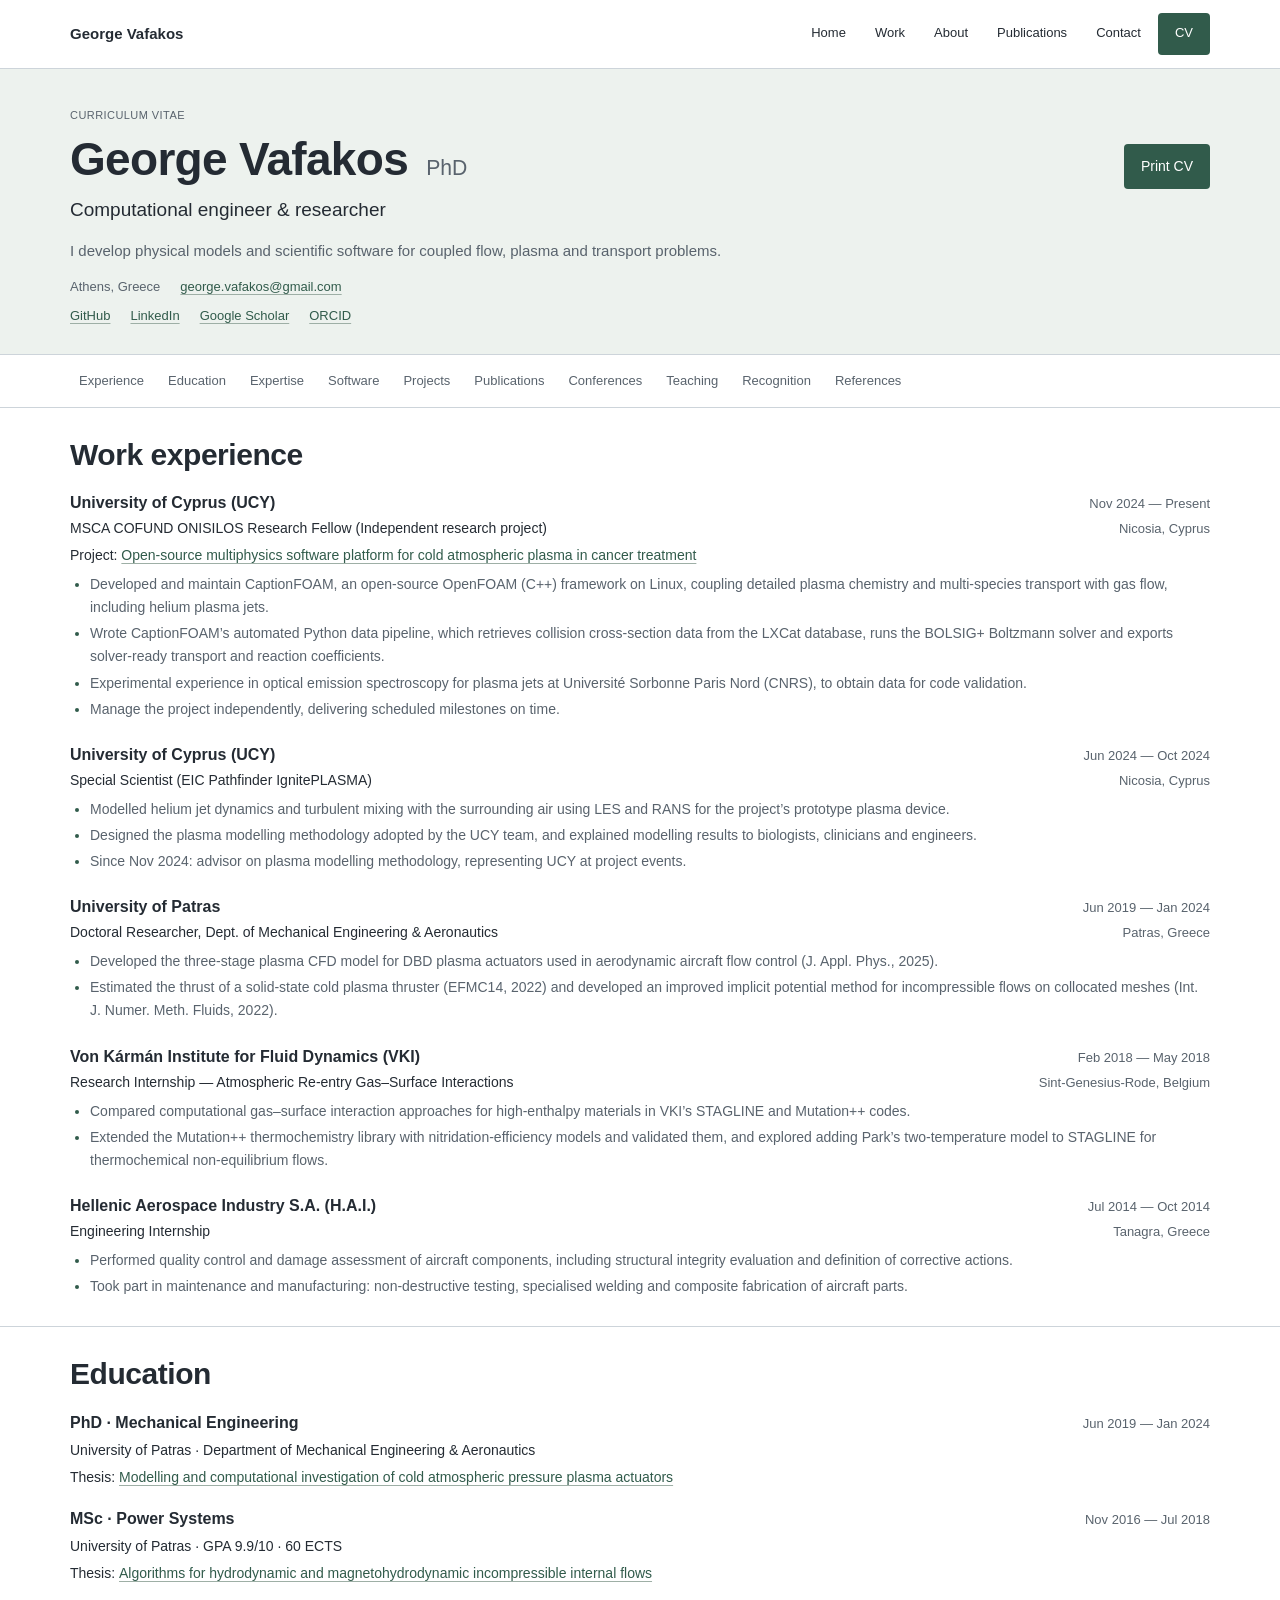
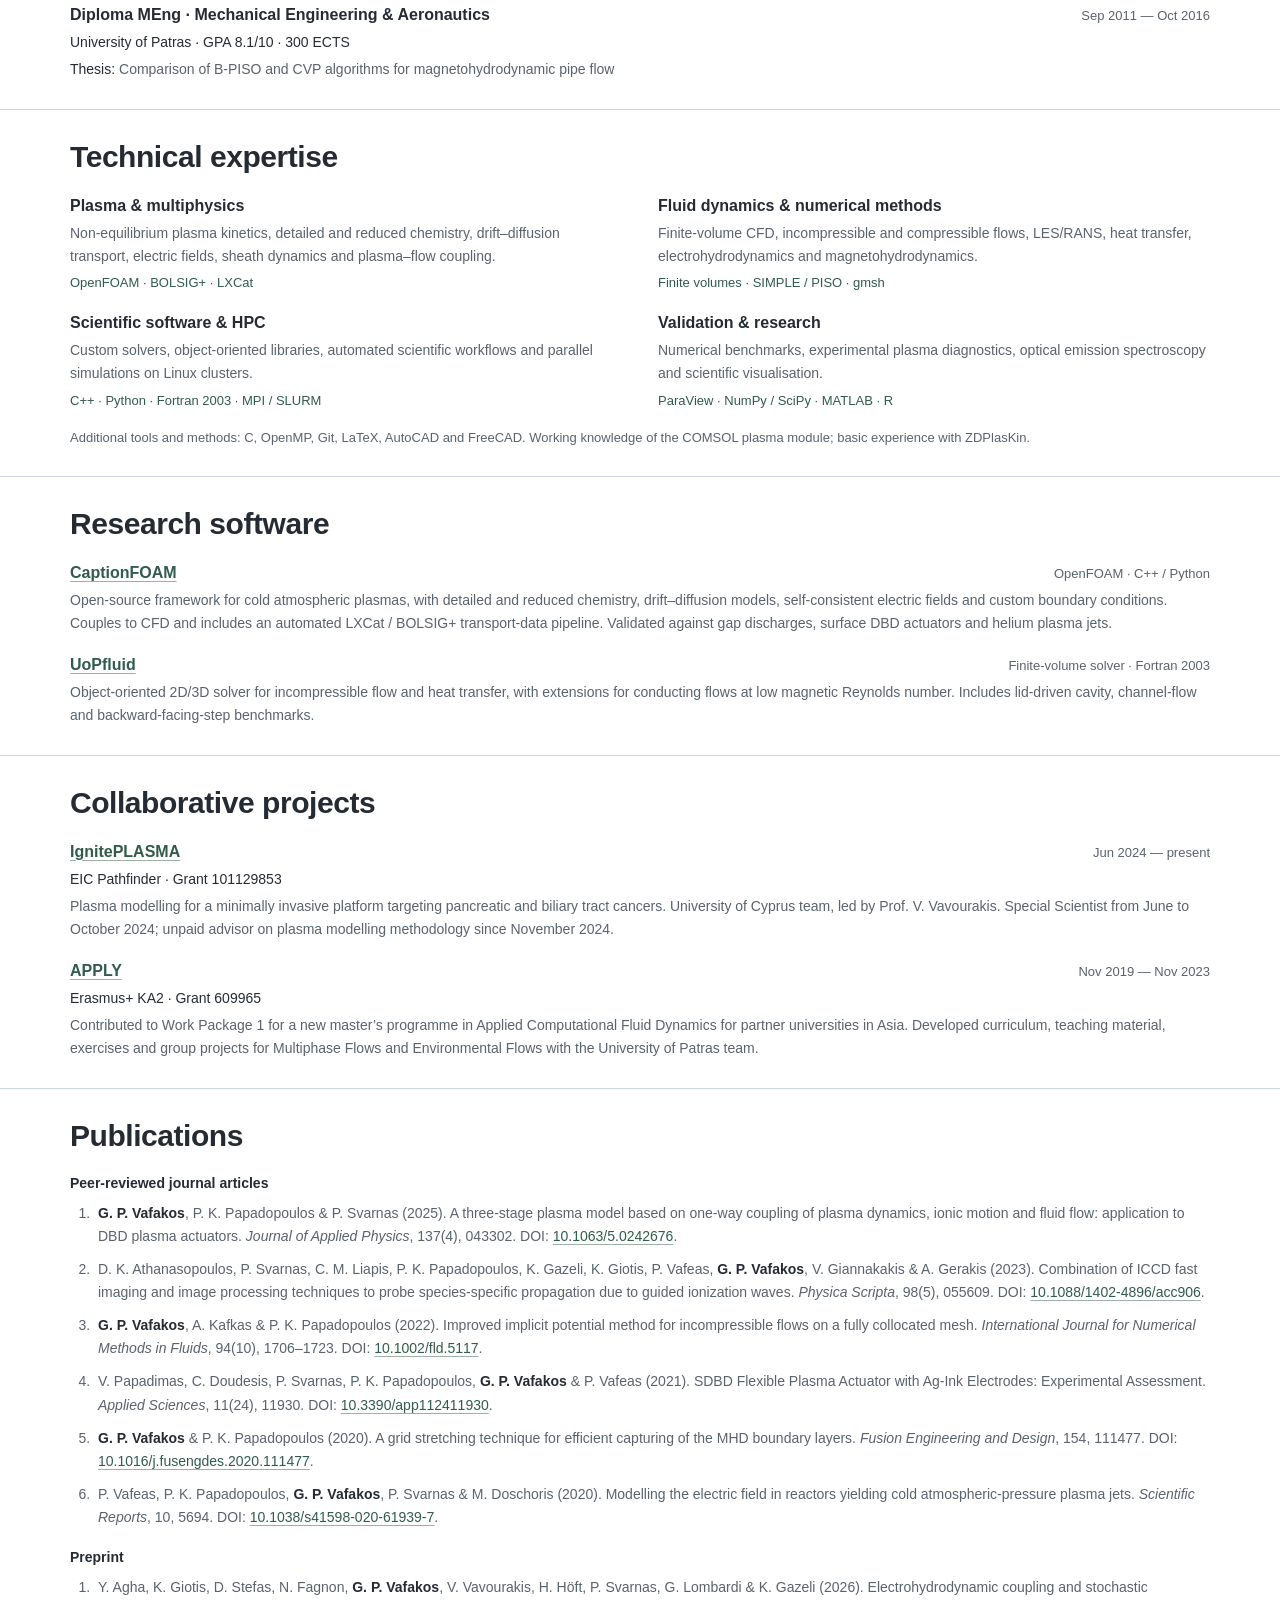
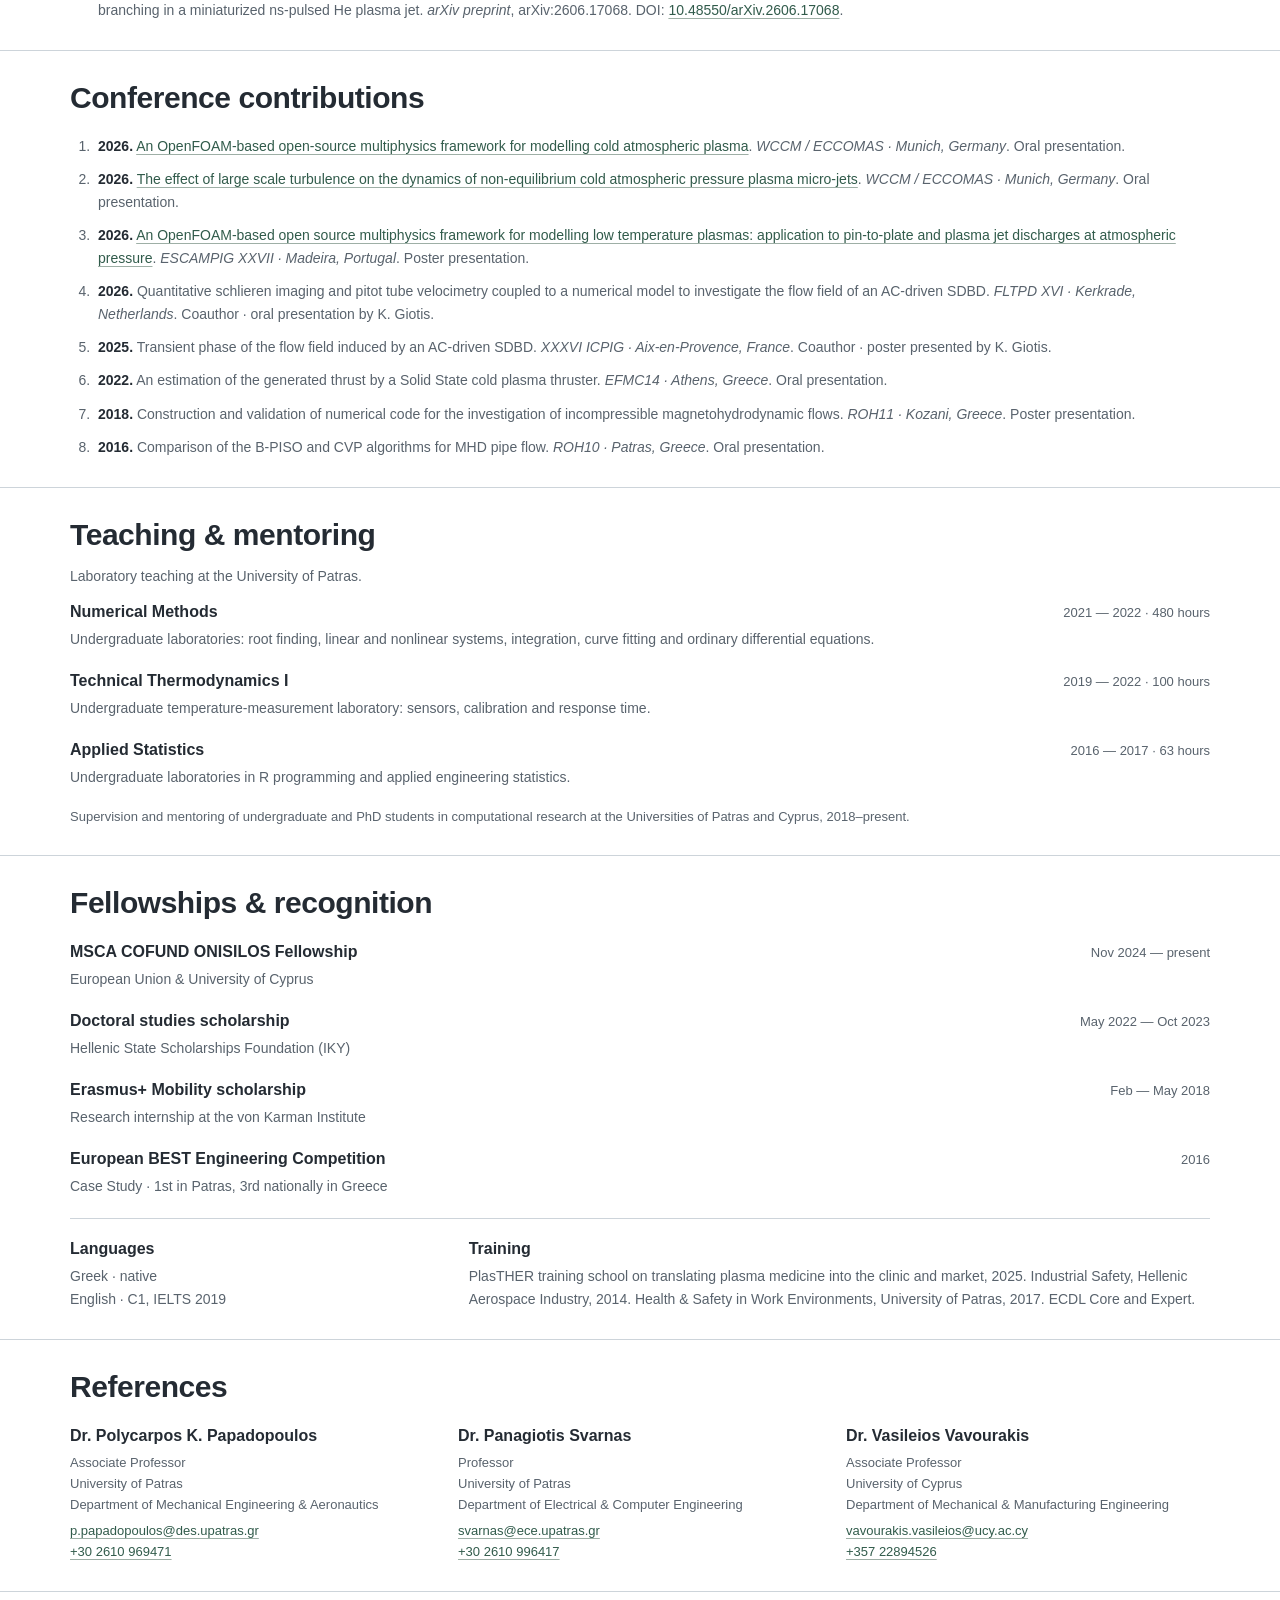
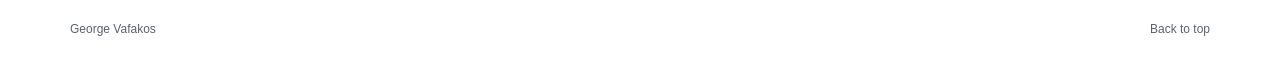
==== commit 18f86158: "Publish portfolio (20791ff)" ====
--- a/cv/index.html
+++ b/cv/index.html
@@ -1 +1 @@
-<!DOCTYPE html><html lang="en"><head><meta charset="UTF-8"><meta name="viewport" content="width=device-width, initial-scale=1"><meta name="description" content="Research experience, education, scientific software and publications of George Vafakos, computational engineer and plasma physics researcher."><meta name="theme-color" content="#ffffff"><meta property="og:title" content="Curriculum vitae — George Vafakos"><meta property="og:description" content="Research experience, education, scientific software and publications of George Vafakos, computational engineer and plasma physics researcher."><meta property="og:type" content="website"><link rel="icon" type="image/svg+xml" href="/favicon.svg"><title>Curriculum vitae — George Vafakos</title><link rel="stylesheet" href="/_astro/profile.BE4oSLq5.css"><link rel="stylesheet" href="/_astro/cv.DMJZqtRR.css"></head><body><a class="skip-link" href="#main">Skip to content</a><header class="site-header" id="site-header"><div class="header-inner container"><a class="brand" href="/" aria-label="George Vafakos — home">George Vafakos</a><button class="menu-toggle" aria-controls="main-nav" aria-expanded="false"><span>Menu</span><span class="menu-symbol" aria-hidden="true">+</span></button><nav id="main-nav" aria-label="Main navigation"><a href="/#home" data-section-link="home">Home</a><a href="/#work" data-section-link="work">Work</a><a href="/#about" data-section-link="about">About</a><a href="/#research" data-section-link="research">Publications</a><a href="/#contact" data-section-link="contact">Contact</a><a class="nav-cv" href="/cv/" aria-current="page">CV</a></nav></div></header><main id="main"><div class="cv-page container" data-astro-cid-uue4a3aj><header class="cv-header" data-astro-cid-uue4a3aj><div data-astro-cid-uue4a3aj><a class="eyebrow back-link" href="/" data-astro-cid-uue4a3aj>Back to the work</a><p class="eyebrow cv-kicker" data-astro-cid-uue4a3aj>Curriculum vitae</p><h1 data-astro-cid-uue4a3aj>George Vafakos<span data-astro-cid-uue4a3aj>PhD</span></h1><p class="cv-title" data-astro-cid-uue4a3aj>Computational engineer & researcher</p></div><div class="cv-intro" data-astro-cid-uue4a3aj><p data-astro-cid-uue4a3aj>I develop physical models and scientific software for coupled flow, plasma and transport problems.</p><p class="cv-location" data-astro-cid-uue4a3aj>Athens, Greece<br data-astro-cid-uue4a3aj>Research fellow at the University of Cyprus</p><a class="text-link" href="mailto:george.vafakos@gmail.com" data-astro-cid-uue4a3aj>george.vafakos@gmail.com</a><div class="cv-actions" data-astro-cid-uue4a3aj><button type="button" class="print-button" id="print-cv" data-astro-cid-uue4a3aj>Print CV</button><span class="pdf-status" data-astro-cid-uue4a3aj>PDF version coming soon</span></div></div></header><div class="cv-layout" data-astro-cid-uue4a3aj><aside class="cv-sidebar" data-astro-cid-uue4a3aj><nav aria-label="CV sections" data-astro-cid-uue4a3aj><p class="eyebrow" data-astro-cid-uue4a3aj>On this page</p><a href="#experience" data-astro-cid-uue4a3aj><span data-astro-cid-uue4a3aj>01</span>Experience</a><a href="#education" data-astro-cid-uue4a3aj><span data-astro-cid-uue4a3aj>02</span>Education</a><a href="#expertise" data-astro-cid-uue4a3aj><span data-astro-cid-uue4a3aj>03</span>Expertise</a><a href="#software" data-astro-cid-uue4a3aj><span data-astro-cid-uue4a3aj>04</span>Research software</a><a href="#research-projects" data-astro-cid-uue4a3aj><span data-astro-cid-uue4a3aj>05</span>Projects</a><a href="#publications" data-astro-cid-uue4a3aj><span data-astro-cid-uue4a3aj>06</span>Publications</a><a href="#conferences" data-astro-cid-uue4a3aj><span data-astro-cid-uue4a3aj>07</span>Conferences</a><a href="#teaching" data-astro-cid-uue4a3aj><span data-astro-cid-uue4a3aj>08</span>Teaching</a><a href="#recognition" data-astro-cid-uue4a3aj><span data-astro-cid-uue4a3aj>09</span>Recognition</a></nav><div class="cv-profiles" data-astro-cid-uue4a3aj><a href="https://github.com/GeorgeVafakos" target="_blank" rel="noreferrer" data-astro-cid-uue4a3aj>GitHub</a><a href="https://www.linkedin.com/in/george-vafakos" target="_blank" rel="noreferrer" data-astro-cid-uue4a3aj>LinkedIn</a><a href="https://scholar.google.com/citations?hl=en&amp;user=BUuyzSMAAAAJ" target="_blank" rel="noreferrer" data-astro-cid-uue4a3aj>Google Scholar</a><a href="https://orcid.org/0000-0001-8248-4472" target="_blank" rel="noreferrer" data-astro-cid-uue4a3aj>ORCID</a></div></aside><div class="cv-content" data-astro-cid-uue4a3aj><section class="cv-section" id="experience" aria-labelledby="experience-title" data-astro-cid-uue4a3aj><div class="section-heading" data-astro-cid-uue4a3aj><span class="eyebrow" data-astro-cid-uue4a3aj>01</span><h2 id="experience-title" data-astro-cid-uue4a3aj>Research & experience</h2></div><article class="cv-entry" data-astro-cid-uue4a3aj><div class="entry-meta" data-astro-cid-uue4a3aj><span data-astro-cid-uue4a3aj>Nov 2024 — present</span><span data-astro-cid-uue4a3aj>Nicosia, Cyprus</span></div><h3 data-astro-cid-uue4a3aj>MSCA COFUND ONISILOS Research Fellow</h3><p class="entry-organization" data-astro-cid-uue4a3aj>University of Cyprus</p><p data-astro-cid-uue4a3aj>Independent research on an open-source multiphysics platform for cold atmospheric plasma in cancer treatment. Develop and maintain CaptionFOAM, coupling plasma dynamics, chemistry and gas flow, with automated transport-data preparation and experimental validation through a plasma-jet campaign at Université Sorbonne Paris Nord (CNRS).</p></article><article class="cv-entry" data-astro-cid-uue4a3aj><div class="entry-meta" data-astro-cid-uue4a3aj><span data-astro-cid-uue4a3aj>Jun — Oct 2024</span><span data-astro-cid-uue4a3aj>Nicosia, Cyprus</span></div><h3 data-astro-cid-uue4a3aj>Special Scientist · IgnitePLASMA</h3><p class="entry-organization" data-astro-cid-uue4a3aj>University of Cyprus</p><p data-astro-cid-uue4a3aj>Developed plasma–fluid models for the EIC Pathfinder project, including LES and RANS modelling of helium-jet mixing with ambient air. Helped establish the team’s plasma modelling methodology and communicated results across engineering, biology and clinical teams. Continued as an advisor from November 2024.</p></article><article class="cv-entry" data-astro-cid-uue4a3aj><div class="entry-meta" data-astro-cid-uue4a3aj><span data-astro-cid-uue4a3aj>Jun 2019 — Jan 2024</span><span data-astro-cid-uue4a3aj>Patras, Greece</span></div><h3 data-astro-cid-uue4a3aj>Doctoral Researcher</h3><p class="entry-organization" data-astro-cid-uue4a3aj>University of Patras</p><p data-astro-cid-uue4a3aj>Developed a three-stage plasma CFD model for dielectric barrier discharge actuators and aerodynamic flow control. Investigated cold-plasma thrust and an improved implicit potential method for incompressible flows on collocated meshes.</p></article><article class="cv-entry" data-astro-cid-uue4a3aj><div class="entry-meta" data-astro-cid-uue4a3aj><span data-astro-cid-uue4a3aj>Feb — May 2018</span><span data-astro-cid-uue4a3aj>Sint-Genesius-Rode, Belgium</span></div><h3 data-astro-cid-uue4a3aj>Research Intern · Gas–surface interactions</h3><p class="entry-organization" data-astro-cid-uue4a3aj>von Karman Institute for Fluid Dynamics</p><p data-astro-cid-uue4a3aj>Compared high-temperature gas–surface interaction models in STAGLINE and Mutation++. Implemented and validated nitridation-efficiency models in Mutation++, and explored Park’s two-temperature model for thermochemical non-equilibrium flows.</p></article><article class="cv-entry" data-astro-cid-uue4a3aj><div class="entry-meta" data-astro-cid-uue4a3aj><span data-astro-cid-uue4a3aj>Jul — Oct 2014</span><span data-astro-cid-uue4a3aj>Tanagra, Greece</span></div><h3 data-astro-cid-uue4a3aj>Engineering Intern</h3><p class="entry-organization" data-astro-cid-uue4a3aj>Hellenic Aerospace Industry</p><p data-astro-cid-uue4a3aj>Aircraft-component quality control, damage assessment and structural-integrity evaluation. Participated in maintenance and manufacturing activities including nondestructive testing, specialised welding and composite fabrication.</p></article></section><section class="cv-section" id="education" aria-labelledby="education-title" data-astro-cid-uue4a3aj><div class="section-heading" data-astro-cid-uue4a3aj><span class="eyebrow" data-astro-cid-uue4a3aj>02</span><h2 id="education-title" data-astro-cid-uue4a3aj>Education</h2></div><article class="cv-entry" data-astro-cid-uue4a3aj><div class="entry-meta" data-astro-cid-uue4a3aj><span data-astro-cid-uue4a3aj>Jun 2019 — Jan 2024</span></div><h3 data-astro-cid-uue4a3aj>PhD · Mechanical Engineering</h3><p class="entry-organization" data-astro-cid-uue4a3aj>University of Patras</p><p class="entry-detail" data-astro-cid-uue4a3aj>Department of Mechanical Engineering &amp; Aeronautics</p><p class="thesis" data-astro-cid-uue4a3aj><span data-astro-cid-uue4a3aj>Thesis</span><a href="https://hdl.handle.net/10889/26550" target="_blank" rel="noreferrer" data-astro-cid-uue4a3aj>Modelling and computational investigation of cold atmospheric pressure plasma actuators</a></p></article><article class="cv-entry" data-astro-cid-uue4a3aj><div class="entry-meta" data-astro-cid-uue4a3aj><span data-astro-cid-uue4a3aj>Nov 2016 — Jul 2018</span></div><h3 data-astro-cid-uue4a3aj>MSc · Power Systems</h3><p class="entry-organization" data-astro-cid-uue4a3aj>University of Patras</p><p class="entry-detail" data-astro-cid-uue4a3aj>GPA 9.9/10 · 60 ECTS</p><p class="thesis" data-astro-cid-uue4a3aj><span data-astro-cid-uue4a3aj>Thesis</span><a href="http://hdl.handle.net/10889/12148" target="_blank" rel="noreferrer" data-astro-cid-uue4a3aj>Algorithms for hydrodynamic and magnetohydrodynamic incompressible internal flows</a></p></article><article class="cv-entry" data-astro-cid-uue4a3aj><div class="entry-meta" data-astro-cid-uue4a3aj><span data-astro-cid-uue4a3aj>Sep 2011 — Oct 2016</span></div><h3 data-astro-cid-uue4a3aj>Diploma MEng · Mechanical Engineering &amp; Aeronautics</h3><p class="entry-organization" data-astro-cid-uue4a3aj>University of Patras</p><p class="entry-detail" data-astro-cid-uue4a3aj>GPA 8.1/10 · 300 ECTS</p><p class="thesis" data-astro-cid-uue4a3aj><span data-astro-cid-uue4a3aj>Thesis</span>Comparison of B-PISO and CVP algorithms for magnetohydrodynamic pipe flow</p></article></section><section class="cv-section" id="expertise" aria-labelledby="expertise-title" data-astro-cid-uue4a3aj><div class="section-heading" data-astro-cid-uue4a3aj><span class="eyebrow" data-astro-cid-uue4a3aj>03</span><h2 id="expertise-title" data-astro-cid-uue4a3aj>Technical expertise</h2></div><div class="expertise-grid" data-astro-cid-uue4a3aj><article data-astro-cid-uue4a3aj><h3 data-astro-cid-uue4a3aj>Plasma &amp; multiphysics</h3><p data-astro-cid-uue4a3aj>Non-equilibrium plasma kinetics, detailed and reduced chemistry, drift–diffusion transport, electric fields, sheath dynamics and plasma–flow coupling.</p><p class="tool-list" data-astro-cid-uue4a3aj>OpenFOAM / BOLSIG+ / LXCat</p></article><article data-astro-cid-uue4a3aj><h3 data-astro-cid-uue4a3aj>Fluid dynamics &amp; numerical methods</h3><p data-astro-cid-uue4a3aj>Finite-volume CFD, incompressible and compressible flows, LES/RANS, heat transfer, electrohydrodynamics and magnetohydrodynamics.</p><p class="tool-list" data-astro-cid-uue4a3aj>Finite volumes / SIMPLE / PISO / gmsh</p></article><article data-astro-cid-uue4a3aj><h3 data-astro-cid-uue4a3aj>Scientific software &amp; HPC</h3><p data-astro-cid-uue4a3aj>Custom solvers, object-oriented libraries, automated scientific workflows and parallel simulations on Linux clusters.</p><p class="tool-list" data-astro-cid-uue4a3aj>C++ / Python / Fortran 2003 / MPI / SLURM</p></article><article data-astro-cid-uue4a3aj><h3 data-astro-cid-uue4a3aj>Validation &amp; research</h3><p data-astro-cid-uue4a3aj>Numerical benchmarks, experimental plasma diagnostics, optical emission spectroscopy and scientific visualisation.</p><p class="tool-list" data-astro-cid-uue4a3aj>ParaView / NumPy / SciPy / MATLAB / R</p></article></div><p class="cv-note" data-astro-cid-uue4a3aj>Additional tools and methods: C, OpenMP, Git, LaTeX, AutoCAD and FreeCAD. Working knowledge of the COMSOL plasma module; basic experience with ZDPlasKin.</p></section><section class="cv-section" id="software" aria-labelledby="software-title" data-astro-cid-uue4a3aj><div class="section-heading" data-astro-cid-uue4a3aj><span class="eyebrow" data-astro-cid-uue4a3aj>04</span><h2 id="software-title" data-astro-cid-uue4a3aj>Research software</h2></div><article class="cv-entry" data-astro-cid-uue4a3aj><div class="entry-meta" data-astro-cid-uue4a3aj><span data-astro-cid-uue4a3aj>OpenFOAM · C++ / Python</span></div><h3 data-astro-cid-uue4a3aj><a class="heading-link" href="https://github.com/InSilicoModellingGroup/CaptionFOAM" target="_blank" rel="noreferrer" data-astro-cid-uue4a3aj>CaptionFOAM</a></h3><p data-astro-cid-uue4a3aj>Open-source framework for cold atmospheric plasmas, with detailed and reduced chemistry, drift–diffusion models, self-consistent electric fields and custom boundary conditions. Couples to CFD and includes an automated LXCat / BOLSIG+ transport-data pipeline. Validated against gap discharges, surface DBD actuators and helium plasma jets.</p></article><article class="cv-entry" data-astro-cid-uue4a3aj><div class="entry-meta" data-astro-cid-uue4a3aj><span data-astro-cid-uue4a3aj>Finite-volume solver · Fortran 2003</span></div><h3 data-astro-cid-uue4a3aj><a class="heading-link" href="https://github.com/GeorgeVafakos/UoPfluid" target="_blank" rel="noreferrer" data-astro-cid-uue4a3aj>UoPfluid</a></h3><p data-astro-cid-uue4a3aj>Object-oriented 2D/3D solver for incompressible flow and heat transfer, with extensions for conducting flows at low magnetic Reynolds number. Includes lid-driven cavity, channel-flow and backward-facing-step benchmarks.</p></article></section><section class="cv-section" id="research-projects" aria-labelledby="projects-title" data-astro-cid-uue4a3aj><div class="section-heading" data-astro-cid-uue4a3aj><span class="eyebrow" data-astro-cid-uue4a3aj>05</span><h2 id="projects-title" data-astro-cid-uue4a3aj>Collaborative projects</h2></div><article class="cv-entry" data-astro-cid-uue4a3aj><div class="entry-meta" data-astro-cid-uue4a3aj><span data-astro-cid-uue4a3aj>Jun 2024 — present</span></div><h3 data-astro-cid-uue4a3aj><a class="heading-link" href="https://igniteplasma.eu/" target="_blank" rel="noreferrer" data-astro-cid-uue4a3aj>IgnitePLASMA</a></h3><p class="entry-organization" data-astro-cid-uue4a3aj>EIC Pathfinder · Grant 101129853</p><p data-astro-cid-uue4a3aj>Plasma modelling for a minimally invasive platform targeting pancreatic and biliary tract cancers. University of Cyprus team, led by Prof. V. Vavourakis. Special Scientist from June to October 2024; unpaid advisor on plasma modelling methodology since November 2024.</p></article><article class="cv-entry" data-astro-cid-uue4a3aj><div class="entry-meta" data-astro-cid-uue4a3aj><span data-astro-cid-uue4a3aj>Nov 2019 — Nov 2023</span></div><h3 data-astro-cid-uue4a3aj><a class="heading-link" href="https://apply-project.eu/" target="_blank" rel="noreferrer" data-astro-cid-uue4a3aj>APPLY</a></h3><p class="entry-organization" data-astro-cid-uue4a3aj>Erasmus+ KA2 · Grant 609965</p><p data-astro-cid-uue4a3aj>Contributed to Work Package 1 for a new master’s programme in Applied Computational Fluid Dynamics for partner universities in Asia. Developed curriculum, teaching material, exercises and group projects for Multiphase Flows and Environmental Flows with the University of Patras team.</p></article></section><section class="cv-section" id="publications" aria-labelledby="publications-title" data-astro-cid-uue4a3aj><div class="section-heading" data-astro-cid-uue4a3aj><span class="eyebrow" data-astro-cid-uue4a3aj>06</span><h2 id="publications-title" data-astro-cid-uue4a3aj>Publications</h2></div><div class="publication-group" data-astro-cid-uue4a3aj><h3 class="group-title" data-astro-cid-uue4a3aj>Peer-reviewed journal articles</h3><ol class="publication-list" data-astro-cid-uue4a3aj><li data-astro-cid-uue4a3aj><span class="publication-year" data-astro-cid-uue4a3aj>2025</span><div data-astro-cid-uue4a3aj><h4 data-astro-cid-uue4a3aj><a href="https://doi.org/10.1063/5.0242676" target="_blank" rel="noreferrer" data-astro-cid-uue4a3aj>A three-stage plasma model based on one-way coupling of plasma dynamics, ionic motion and fluid flow: application to DBD plasma actuators</a></h4><p class="publication-authors" data-astro-cid-uue4a3aj>G. P. Vafakos, P. K. Papadopoulos &amp; P. Svarnas</p><p class="publication-journal" data-astro-cid-uue4a3aj>Journal of Applied Physics · 137(4)</p></div></li><li data-astro-cid-uue4a3aj><span class="publication-year" data-astro-cid-uue4a3aj>2023</span><div data-astro-cid-uue4a3aj><h4 data-astro-cid-uue4a3aj><a href="https://doi.org/10.1088/1402-4896/acc906" target="_blank" rel="noreferrer" data-astro-cid-uue4a3aj>Combination of ICCD fast imaging and image processing techniques to probe species-specific propagation due to guided ionization waves</a></h4><p class="publication-authors" data-astro-cid-uue4a3aj>D. K. Athanasopoulos et al., including G. P. Vafakos</p><p class="publication-journal" data-astro-cid-uue4a3aj>Physica Scripta · 98(5), 055609</p></div></li><li data-astro-cid-uue4a3aj><span class="publication-year" data-astro-cid-uue4a3aj>2022</span><div data-astro-cid-uue4a3aj><h4 data-astro-cid-uue4a3aj><a href="https://doi.org/10.1002/fld.5117" target="_blank" rel="noreferrer" data-astro-cid-uue4a3aj>Improved implicit potential method for incompressible flows on a fully collocated mesh</a></h4><p class="publication-authors" data-astro-cid-uue4a3aj>G. P. Vafakos, A. Kafkas &amp; P. K. Papadopoulos</p><p class="publication-journal" data-astro-cid-uue4a3aj>International Journal for Numerical Methods in Fluids · 94(10), 1706–1723</p></div></li><li data-astro-cid-uue4a3aj><span class="publication-year" data-astro-cid-uue4a3aj>2021</span><div data-astro-cid-uue4a3aj><h4 data-astro-cid-uue4a3aj><a href="https://doi.org/10.3390/app112411930" target="_blank" rel="noreferrer" data-astro-cid-uue4a3aj>SDBD Flexible Plasma Actuator with Ag-Ink Electrodes: Experimental Assessment</a></h4><p class="publication-authors" data-astro-cid-uue4a3aj>V. Papadimas, C. Doudesis, P. Svarnas, P. K. Papadopoulos, G. P. Vafakos &amp; P. Vafeas</p><p class="publication-journal" data-astro-cid-uue4a3aj>Applied Sciences · 11(24), 11930</p></div></li><li data-astro-cid-uue4a3aj><span class="publication-year" data-astro-cid-uue4a3aj>2020</span><div data-astro-cid-uue4a3aj><h4 data-astro-cid-uue4a3aj><a href="https://doi.org/10.1016/j.fusengdes.2020.111477" target="_blank" rel="noreferrer" data-astro-cid-uue4a3aj>A grid stretching technique for efficient capturing of the MHD boundary layers</a></h4><p class="publication-authors" data-astro-cid-uue4a3aj>G. P. Vafakos &amp; P. K. Papadopoulos</p><p class="publication-journal" data-astro-cid-uue4a3aj>Fusion Engineering and Design · 154, 111477</p></div></li><li data-astro-cid-uue4a3aj><span class="publication-year" data-astro-cid-uue4a3aj>2020</span><div data-astro-cid-uue4a3aj><h4 data-astro-cid-uue4a3aj><a href="https://doi.org/10.1038/s41598-020-61939-7" target="_blank" rel="noreferrer" data-astro-cid-uue4a3aj>Modelling the electric field in reactors yielding cold atmospheric-pressure plasma jets</a></h4><p class="publication-authors" data-astro-cid-uue4a3aj>P. Vafeas, P. K. Papadopoulos, G. P. Vafakos, P. Svarnas &amp; M. Doschoris</p><p class="publication-journal" data-astro-cid-uue4a3aj>Scientific Reports · 10(1)</p></div></li></ol></div><div class="publication-group" data-astro-cid-uue4a3aj><h3 class="group-title" data-astro-cid-uue4a3aj>Preprint</h3><ol class="publication-list" data-astro-cid-uue4a3aj><li data-astro-cid-uue4a3aj><span class="publication-year" data-astro-cid-uue4a3aj>2026</span><div data-astro-cid-uue4a3aj><h4 data-astro-cid-uue4a3aj><a href="https://doi.org/10.48550/arXiv.2606.17068" target="_blank" rel="noreferrer" data-astro-cid-uue4a3aj>Electrohydrodynamic coupling and stochastic branching in a miniaturized ns-pulsed He plasma jet</a></h4><p class="publication-authors" data-astro-cid-uue4a3aj>Y. Agha et al., including G. P. Vafakos</p><p class="publication-journal" data-astro-cid-uue4a3aj>arXiv preprint · submitted to Plasma Sources Science and Technology</p></div></li></ol></div><div class="publication-group" data-astro-cid-uue4a3aj><h3 class="group-title" data-astro-cid-uue4a3aj>Manuscripts under submission</h3><ol class="publication-list" data-astro-cid-uue4a3aj><li data-astro-cid-uue4a3aj><span class="publication-year" data-astro-cid-uue4a3aj>2026</span><div data-astro-cid-uue4a3aj><h4 data-astro-cid-uue4a3aj>An open-source framework in OpenFOAM for cold atmospheric pressure plasmas</h4><p class="publication-authors" data-astro-cid-uue4a3aj>G. P. Vafakos et al.</p><p class="publication-journal" data-astro-cid-uue4a3aj>Under submission to Physics of Plasmas</p></div></li><li data-astro-cid-uue4a3aj><span class="publication-year" data-astro-cid-uue4a3aj>2026</span><div data-astro-cid-uue4a3aj><h4 data-astro-cid-uue4a3aj>The effect of the gas dynamics on the discharge propagation in pulsed helium atmospheric plasma jets</h4><p class="publication-authors" data-astro-cid-uue4a3aj>G. P. Vafakos et al.</p><p class="publication-journal" data-astro-cid-uue4a3aj>Under submission to Journal of Physics D: Applied Physics</p></div></li></ol></div></section><section class="cv-section" id="conferences" aria-labelledby="conferences-title" data-astro-cid-uue4a3aj><div class="section-heading" data-astro-cid-uue4a3aj><span class="eyebrow" data-astro-cid-uue4a3aj>07</span><h2 id="conferences-title" data-astro-cid-uue4a3aj>Conference contributions</h2></div><ol class="publication-list conferences-list" data-astro-cid-uue4a3aj><li data-astro-cid-uue4a3aj><span class="publication-year" data-astro-cid-uue4a3aj>2026</span><div data-astro-cid-uue4a3aj><h4 data-astro-cid-uue4a3aj><a href="https://wccm-eccomas2026.org/event/contribution/1718d3b7-efaa-11f0-b205-000c29ddfc0c" target="_blank" rel="noreferrer" data-astro-cid-uue4a3aj>An OpenFOAM-based open-source multiphysics framework for modelling cold atmospheric plasma</a></h4><p class="publication-journal" data-astro-cid-uue4a3aj>WCCM / ECCOMAS · Munich, Germany</p><p class="publication-authors" data-astro-cid-uue4a3aj>Oral presentation</p></div></li><li data-astro-cid-uue4a3aj><span class="publication-year" data-astro-cid-uue4a3aj>2026</span><div data-astro-cid-uue4a3aj><h4 data-astro-cid-uue4a3aj><a href="https://wccm-eccomas2026.org/event/contribution/7b19822c-ef9d-11f0-b205-000c29ddfc0c" target="_blank" rel="noreferrer" data-astro-cid-uue4a3aj>The effect of large scale turbulence on the dynamics of non-equilibrium cold atmospheric pressure plasma micro-jets</a></h4><p class="publication-journal" data-astro-cid-uue4a3aj>WCCM / ECCOMAS · Munich, Germany</p><p class="publication-authors" data-astro-cid-uue4a3aj>Oral presentation</p></div></li><li data-astro-cid-uue4a3aj><span class="publication-year" data-astro-cid-uue4a3aj>2026</span><div data-astro-cid-uue4a3aj><h4 data-astro-cid-uue4a3aj><a href="https://escampig2026.sciencesconf.org/data/719061.pdf" target="_blank" rel="noreferrer" data-astro-cid-uue4a3aj>An OpenFOAM-based open source multiphysics framework for modelling low temperature plasmas: application to pin-to-plate and plasma jet discharges at atmospheric pressure</a></h4><p class="publication-journal" data-astro-cid-uue4a3aj>ESCAMPIG XXVII · Madeira, Portugal</p><p class="publication-authors" data-astro-cid-uue4a3aj>Poster presentation</p></div></li><li data-astro-cid-uue4a3aj><span class="publication-year" data-astro-cid-uue4a3aj>2026</span><div data-astro-cid-uue4a3aj><h4 data-astro-cid-uue4a3aj>Quantitative schlieren imaging and pitot tube velocimetry coupled to a numerical model to investigate the flow field of an AC-driven SDBD</h4><p class="publication-journal" data-astro-cid-uue4a3aj>FLTPD XVI · Kerkrade, Netherlands</p><p class="publication-authors" data-astro-cid-uue4a3aj>Coauthor · oral presentation by K. Giotis</p></div></li><li data-astro-cid-uue4a3aj><span class="publication-year" data-astro-cid-uue4a3aj>2025</span><div data-astro-cid-uue4a3aj><h4 data-astro-cid-uue4a3aj>Transient phase of the flow field induced by an AC-driven SDBD</h4><p class="publication-journal" data-astro-cid-uue4a3aj>XXXVI ICPIG · Aix-en-Provence, France</p><p class="publication-authors" data-astro-cid-uue4a3aj>Coauthor · poster presented by K. Giotis</p></div></li><li data-astro-cid-uue4a3aj><span class="publication-year" data-astro-cid-uue4a3aj>2022</span><div data-astro-cid-uue4a3aj><h4 data-astro-cid-uue4a3aj>An estimation of the generated thrust by a Solid State cold plasma thruster</h4><p class="publication-journal" data-astro-cid-uue4a3aj>EFMC14 · Athens, Greece</p><p class="publication-authors" data-astro-cid-uue4a3aj>Oral presentation</p></div></li><li data-astro-cid-uue4a3aj><span class="publication-year" data-astro-cid-uue4a3aj>2018</span><div data-astro-cid-uue4a3aj><h4 data-astro-cid-uue4a3aj>Construction and validation of numerical code for the investigation of incompressible magnetohydrodynamic flows</h4><p class="publication-journal" data-astro-cid-uue4a3aj>ROH11 · Kozani, Greece</p><p class="publication-authors" data-astro-cid-uue4a3aj>Poster presentation</p></div></li><li data-astro-cid-uue4a3aj><span class="publication-year" data-astro-cid-uue4a3aj>2016</span><div data-astro-cid-uue4a3aj><h4 data-astro-cid-uue4a3aj>Comparison of the B-PISO and CVP algorithms for MHD pipe flow</h4><p class="publication-journal" data-astro-cid-uue4a3aj>ROH10 · Patras, Greece</p><p class="publication-authors" data-astro-cid-uue4a3aj>Oral presentation</p></div></li></ol></section><section class="cv-section" id="teaching" aria-labelledby="teaching-title" data-astro-cid-uue4a3aj><div class="section-heading" data-astro-cid-uue4a3aj><span class="eyebrow" data-astro-cid-uue4a3aj>08</span><h2 id="teaching-title" data-astro-cid-uue4a3aj>Teaching & mentoring</h2></div><p class="section-intro" data-astro-cid-uue4a3aj>Laboratory teaching at the University of Patras.</p><article class="cv-entry compact-entry" data-astro-cid-uue4a3aj><div class="entry-meta" data-astro-cid-uue4a3aj><span data-astro-cid-uue4a3aj>2021 — 2022</span><span data-astro-cid-uue4a3aj>480 hours</span></div><h3 data-astro-cid-uue4a3aj>Numerical Methods</h3><p data-astro-cid-uue4a3aj>Undergraduate laboratories: root finding, linear and nonlinear systems, integration, curve fitting and ordinary differential equations.</p></article><article class="cv-entry compact-entry" data-astro-cid-uue4a3aj><div class="entry-meta" data-astro-cid-uue4a3aj><span data-astro-cid-uue4a3aj>2019 — 2022</span><span data-astro-cid-uue4a3aj>100 hours</span></div><h3 data-astro-cid-uue4a3aj>Technical Thermodynamics I</h3><p data-astro-cid-uue4a3aj>Undergraduate temperature-measurement laboratory: sensors, calibration and response time.</p></article><article class="cv-entry compact-entry" data-astro-cid-uue4a3aj><div class="entry-meta" data-astro-cid-uue4a3aj><span data-astro-cid-uue4a3aj>2016 — 2017</span><span data-astro-cid-uue4a3aj>63 hours</span></div><h3 data-astro-cid-uue4a3aj>Applied Statistics</h3><p data-astro-cid-uue4a3aj>Undergraduate laboratories in R programming and applied engineering statistics.</p></article><p class="cv-note" data-astro-cid-uue4a3aj>Supervision and mentoring of undergraduate and PhD students in computational research at the Universities of Patras and Cyprus, 2018–present.</p></section><section class="cv-section" id="recognition" aria-labelledby="recognition-title" data-astro-cid-uue4a3aj><div class="section-heading" data-astro-cid-uue4a3aj><span class="eyebrow" data-astro-cid-uue4a3aj>09</span><h2 id="recognition-title" data-astro-cid-uue4a3aj>Fellowships & recognition</h2></div><article class="cv-entry compact-entry" data-astro-cid-uue4a3aj><div class="entry-meta" data-astro-cid-uue4a3aj><span data-astro-cid-uue4a3aj>Nov 2024 — present</span></div><h3 data-astro-cid-uue4a3aj>MSCA COFUND ONISILOS Fellowship</h3><p data-astro-cid-uue4a3aj>European Union &amp; University of Cyprus</p></article><article class="cv-entry compact-entry" data-astro-cid-uue4a3aj><div class="entry-meta" data-astro-cid-uue4a3aj><span data-astro-cid-uue4a3aj>May 2022 — Oct 2023</span></div><h3 data-astro-cid-uue4a3aj>Doctoral studies scholarship</h3><p data-astro-cid-uue4a3aj>Hellenic State Scholarships Foundation (IKY)</p></article><article class="cv-entry compact-entry" data-astro-cid-uue4a3aj><div class="entry-meta" data-astro-cid-uue4a3aj><span data-astro-cid-uue4a3aj>Feb — May 2018</span></div><h3 data-astro-cid-uue4a3aj>Erasmus+ Mobility scholarship</h3><p data-astro-cid-uue4a3aj>Research internship at the von Karman Institute</p></article><article class="cv-entry compact-entry" data-astro-cid-uue4a3aj><div class="entry-meta" data-astro-cid-uue4a3aj><span data-astro-cid-uue4a3aj>2016</span></div><h3 data-astro-cid-uue4a3aj>European BEST Engineering Competition</h3><p data-astro-cid-uue4a3aj>Case Study · 1st in Patras, 3rd nationally in Greece</p></article><div class="additional-info" data-astro-cid-uue4a3aj><div data-astro-cid-uue4a3aj><h3 data-astro-cid-uue4a3aj>Languages</h3><p data-astro-cid-uue4a3aj>Greek · native<br data-astro-cid-uue4a3aj>English · C1, IELTS 2019</p></div><div data-astro-cid-uue4a3aj><h3 data-astro-cid-uue4a3aj>Training</h3><p data-astro-cid-uue4a3aj>PlasTHER training school on translating plasma medicine into the clinic and market, 2025.</p><p data-astro-cid-uue4a3aj>Industrial Safety, Hellenic Aerospace Industry, 2014. Health & Safety in Work Environments, University of Patras, 2017. ECDL Core and Expert.</p></div></div><p class="references" data-astro-cid-uue4a3aj>References available on request.</p></section><div class="cv-closing" data-astro-cid-uue4a3aj><a class="text-link" href="mailto:george.vafakos@gmail.com" data-astro-cid-uue4a3aj>Contact by email</a></div></div></div></div></main><footer class="site-footer container"><span>George Vafakos</span><a href="#main">Back to top</a></footer><dialog class="media-dialog" aria-labelledby="dialog-title"><div class="dialog-top"><p id="dialog-title"></p><button class="dialog-close" aria-label="Close visualization">Close <span aria-hidden="true">×</span></button></div><div class="dialog-content"></div></dialog><script type="module">var e=document.querySelector(`#site-header`),t=document.querySelector(`.menu-toggle`);e?.setAttribute(`data-enhanced`,``);var n=()=>{t?.setAttribute(`aria-expanded`,`false`),e?.classList.remove(`menu-open`)};t?.addEventListener(`click`,()=>{let n=t.getAttribute(`aria-expanded`)!==`true`;t.setAttribute(`aria-expanded`,String(n)),e?.classList.toggle(`menu-open`,n)}),document.querySelectorAll(`#main-nav a`).forEach(e=>e.addEventListener(`click`,n)),document.addEventListener(`keydown`,e=>{e.key===`Escape`&&t?.getAttribute(`aria-expanded`)===`true`&&(n(),t.focus())});var r=Array.from(document.querySelectorAll(`[data-section]`)),i=document.querySelectorAll(`[data-section-link]`),a=Array.from(document.querySelectorAll(`[data-work-topics]`));if(r.length){let t=r.find(e=>`#${e.id}`===window.location.hash),n=()=>{let n=e?.getBoundingClientRect().bottom||0,o=n+Math.min(window.innerHeight*.22,180),s=r[0];if(r.forEach(e=>{e.getBoundingClientRect().top<=o&&(s=e)}),window.scrollY+window.innerHeight>=document.documentElement.scrollHeight-2){let e=t?.getBoundingClientRect();s=t&&e&&e.bottom>n&&e.top<window.innerHeight?t:r[r.length-1]}r.forEach(e=>e.toggleAttribute(`data-active`,e===s)),i.forEach(e=>{e.dataset.sectionLink===s.id?e.setAttribute(`aria-current`,`location`):e.removeAttribute(`aria-current`)});let c=a.filter(e=>!e.hidden&&e.getBoundingClientRect().bottom>n&&e.getBoundingClientRect().top<window.innerHeight),l=c[0];c.forEach(e=>{e.getBoundingClientRect().top<=o&&(l=e)}),a.forEach(e=>e.toggleAttribute(`data-current`,s.id===`work`&&e===l))},o=!1,s=()=>{o||(o=!0,requestAnimationFrame(()=>{n(),o=!1}))};window.addEventListener(`scroll`,s,{passive:!0}),window.addEventListener(`resize`,s),window.addEventListener(`pageshow`,s),window.addEventListener(`hashchange`,()=>{t=r.find(e=>`#${e.id}`===window.location.hash),s()}),i.forEach(e=>e.addEventListener(`click`,()=>{t=r.find(t=>t.id===e.dataset.sectionLink),s()}));let c=()=>{t=void 0,s()};window.addEventListener(`wheel`,c,{passive:!0}),window.addEventListener(`touchmove`,c,{passive:!0}),window.addEventListener(`keydown`,e=>{[`PageDown`,`PageUp`,`Home`,`End`,`ArrowDown`,`ArrowUp`,` `].includes(e.key)&&c()}),document.addEventListener(`work:change`,s),s()}var o=window.matchMedia(`(prefers-reduced-motion: reduce)`),s=document.querySelectorAll(`video[data-autoplay]`),c=new Set,l=new WeakSet,u=e=>!document.hidden&&c.has(e)&&!e.closest(`[hidden]`),d=e=>{o.matches||!u(e)?e.paused||(l.add(e),e.pause()):e.dataset.userPaused!==`true`&&e.play().catch(()=>{})},f=new IntersectionObserver(e=>e.forEach(e=>{let t=e.target;e.isIntersecting?c.add(t):c.delete(t),d(t)}),{threshold:.15});s.forEach(e=>{f.observe(e),e.addEventListener(`pause`,()=>{l.delete(e)||!o.matches&&u(e)&&(e.dataset.userPaused=`true`)}),e.addEventListener(`play`,()=>{e.dataset.userPaused=`false`})}),document.addEventListener(`visibilitychange`,()=>s.forEach(d)),document.addEventListener(`work:change`,()=>s.forEach(d)),o.addEventListener(`change`,()=>s.forEach(d));var p=document.querySelector(`.media-dialog`),m=document.querySelector(`.dialog-content`),h=document.querySelector(`#dialog-title`);document.querySelectorAll(`[data-expand]`).forEach(e=>e.addEventListener(`click`,t=>{let n=e.closest(`figure`)?.querySelector(`.media-content`)?.cloneNode(!0);n&&p&&m&&(t.preventDefault(),n.querySelectorAll(`[id]`).forEach(e=>{let t=e.id,r=`expanded-${t}`;e.id=r,n.querySelectorAll(`*`).forEach(e=>Array.from(e.attributes).forEach(n=>{n.value.includes(`#${t}`)&&e.setAttribute(n.name,n.value.replaceAll(`#${t}`,`#${r}`))}))}),n.querySelectorAll(`video`).forEach(e=>{e.controls=!0,e.autoplay=!1,e.removeAttribute(`data-autoplay`)}),m.replaceChildren(n),h&&(h.textContent=e.dataset.title||`Visualization`),p.showModal(),document.body.classList.add(`dialog-open`))})),document.querySelector(`.dialog-close`)?.addEventListener(`click`,()=>p?.close()),p?.addEventListener(`click`,e=>{e.target===p&&p.close()}),p?.addEventListener(`close`,()=>{document.body.classList.remove(`dialog-open`),m?.replaceChildren()});</script></body></html><script type="module">document.getElementById(`print-cv`)?.addEventListener(`click`,()=>window.print());</script>+<!DOCTYPE html><html lang="en"><head><meta charset="UTF-8"><meta name="viewport" content="width=device-width, initial-scale=1"><meta name="description" content="Research experience, education, scientific software and publications of George Vafakos, computational engineer and plasma physics researcher."><meta name="theme-color" content="#ffffff"><meta property="og:title" content="Curriculum vitae — George Vafakos"><meta property="og:description" content="Research experience, education, scientific software and publications of George Vafakos, computational engineer and plasma physics researcher."><meta property="og:type" content="website"><link rel="icon" type="image/svg+xml" href="/favicon.svg"><title>Curriculum vitae — George Vafakos</title><link rel="stylesheet" href="/_astro/profile.BE4oSLq5.css"><link rel="stylesheet" href="/_astro/cv.BmJKci2c.css"></head><body><a class="skip-link" href="#main">Skip to content</a><header class="site-header" id="site-header"><div class="header-inner container"><a class="brand" href="/" aria-label="George Vafakos — home">George Vafakos</a><button class="menu-toggle" aria-controls="main-nav" aria-expanded="false"><span>Menu</span><span class="menu-symbol" aria-hidden="true">+</span></button><nav id="main-nav" aria-label="Main navigation"><a href="/#home" data-section-link="home">Home</a><a href="/#work" data-section-link="work">Work</a><a href="/#about" data-section-link="about">About</a><a href="/#research" data-section-link="research">Publications</a><a href="/#contact" data-section-link="contact">Contact</a><a class="nav-cv" href="/cv/" aria-current="page">CV</a></nav></div></header><main id="main"><div class="cv-page" data-astro-cid-uue4a3aj><header class="cv-header" id="cv-introduction" data-section aria-labelledby="cv-name" data-astro-cid-uue4a3aj><div class="container" data-astro-cid-uue4a3aj><div class="cv-heading-row" data-astro-cid-uue4a3aj><div data-astro-cid-uue4a3aj><p class="eyebrow" data-astro-cid-uue4a3aj>Curriculum vitae</p><h1 id="cv-name" data-astro-cid-uue4a3aj>George Vafakos <span data-astro-cid-uue4a3aj>PhD</span></h1><p class="cv-title" data-astro-cid-uue4a3aj>Computational engineer &amp; researcher</p></div><button type="button" class="button button-dark print-button" id="print-cv" data-astro-cid-uue4a3aj>Print CV</button></div><p class="cv-summary" data-astro-cid-uue4a3aj>I develop physical models and scientific software for coupled flow, plasma and transport problems.</p><div class="cv-contact" data-astro-cid-uue4a3aj><span data-astro-cid-uue4a3aj>Athens, Greece</span><a class="inline-link" href="mailto:george.vafakos@gmail.com" data-astro-cid-uue4a3aj>george.vafakos@gmail.com</a></div><div class="cv-profiles" data-astro-cid-uue4a3aj><a class="inline-link" href="https://github.com/GeorgeVafakos" target="_blank" rel="noreferrer" data-astro-cid-uue4a3aj>GitHub</a><a class="inline-link" href="https://www.linkedin.com/in/george-vafakos" target="_blank" rel="noreferrer" data-astro-cid-uue4a3aj>LinkedIn</a><a class="inline-link" href="https://scholar.google.com/citations?hl=en&amp;user=BUuyzSMAAAAJ" target="_blank" rel="noreferrer" data-astro-cid-uue4a3aj>Google Scholar</a><a class="inline-link" href="https://orcid.org/0000-0001-8248-4472" target="_blank" rel="noreferrer" data-astro-cid-uue4a3aj>ORCID</a></div></div></header><nav class="cv-navigation" aria-label="CV sections" data-astro-cid-uue4a3aj><div class="container" data-astro-cid-uue4a3aj><a href="#experience" data-section-link="experience" data-astro-cid-uue4a3aj>Experience</a><a href="#education" data-section-link="education" data-astro-cid-uue4a3aj>Education</a><a href="#expertise" data-section-link="expertise" data-astro-cid-uue4a3aj>Expertise</a><a href="#software" data-section-link="software" data-astro-cid-uue4a3aj>Software</a><a href="#research-projects" data-section-link="research-projects" data-astro-cid-uue4a3aj>Projects</a><a href="#publications" data-section-link="publications" data-astro-cid-uue4a3aj>Publications</a><a href="#conferences" data-section-link="conferences" data-astro-cid-uue4a3aj>Conferences</a><a href="#teaching" data-section-link="teaching" data-astro-cid-uue4a3aj>Teaching</a><a href="#recognition" data-section-link="recognition" data-astro-cid-uue4a3aj>Recognition</a><a href="#references" data-section-link="references" data-astro-cid-uue4a3aj>References</a></div></nav><section class="cv-section" id="experience" data-section aria-labelledby="experience-title" data-astro-cid-uue4a3aj><div class="container" data-astro-cid-uue4a3aj><h2 id="experience-title" data-astro-cid-uue4a3aj>Work experience</h2><article class="cv-entry experience-entry" data-astro-cid-uue4a3aj><div class="entry-heading" data-astro-cid-uue4a3aj><h3 data-astro-cid-uue4a3aj>University of Cyprus (UCY)</h3><span class="entry-period" data-astro-cid-uue4a3aj>Nov 2024 — Present</span></div><div class="entry-subheading" data-astro-cid-uue4a3aj><p class="entry-role" data-astro-cid-uue4a3aj>MSCA COFUND ONISILOS Research Fellow (Independent research project)</p><span class="entry-location" data-astro-cid-uue4a3aj>Nicosia, Cyprus</span></div><p class="entry-project" data-astro-cid-uue4a3aj><span data-astro-cid-uue4a3aj>Project: </span><a class="inline-link" href="https://www.ucy.ac.cy/onisilos/wp-content/uploads/sites/169/2026/03/ONISILOS-MSCA-COFUND-FELLOW.pdf" target="_blank" rel="noreferrer" data-astro-cid-uue4a3aj>Open-source multiphysics software platform for cold atmospheric plasma in cancer treatment</a></p><ul class="experience-details" data-astro-cid-uue4a3aj><li data-astro-cid-uue4a3aj>Developed and maintain CaptionFOAM, an open-source OpenFOAM (C++) framework on Linux, coupling detailed plasma chemistry and multi-species transport with gas flow, including helium plasma jets.</li><li data-astro-cid-uue4a3aj>Wrote CaptionFOAM’s automated Python data pipeline, which retrieves collision cross-section data from the LXCat database, runs the BOLSIG+ Boltzmann solver and exports solver-ready transport and reaction coefficients.</li><li data-astro-cid-uue4a3aj>Experimental experience in optical emission spectroscopy for plasma jets at Université Sorbonne Paris Nord (CNRS), to obtain data for code validation.</li><li data-astro-cid-uue4a3aj>Manage the project independently, delivering scheduled milestones on time.</li></ul></article><article class="cv-entry experience-entry" data-astro-cid-uue4a3aj><div class="entry-heading" data-astro-cid-uue4a3aj><h3 data-astro-cid-uue4a3aj>University of Cyprus (UCY)</h3><span class="entry-period" data-astro-cid-uue4a3aj>Jun 2024 — Oct 2024</span></div><div class="entry-subheading" data-astro-cid-uue4a3aj><p class="entry-role" data-astro-cid-uue4a3aj>Special Scientist (EIC Pathfinder IgnitePLASMA)</p><span class="entry-location" data-astro-cid-uue4a3aj>Nicosia, Cyprus</span></div><ul class="experience-details" data-astro-cid-uue4a3aj><li data-astro-cid-uue4a3aj>Modelled helium jet dynamics and turbulent mixing with the surrounding air using LES and RANS for the project’s prototype plasma device.</li><li data-astro-cid-uue4a3aj>Designed the plasma modelling methodology adopted by the UCY team, and explained modelling results to biologists, clinicians and engineers.</li><li data-astro-cid-uue4a3aj>Since Nov 2024: advisor on plasma modelling methodology, representing UCY at project events.</li></ul></article><article class="cv-entry experience-entry" data-astro-cid-uue4a3aj><div class="entry-heading" data-astro-cid-uue4a3aj><h3 data-astro-cid-uue4a3aj>University of Patras</h3><span class="entry-period" data-astro-cid-uue4a3aj>Jun 2019 — Jan 2024</span></div><div class="entry-subheading" data-astro-cid-uue4a3aj><p class="entry-role" data-astro-cid-uue4a3aj>Doctoral Researcher, Dept. of Mechanical Engineering &amp; Aeronautics</p><span class="entry-location" data-astro-cid-uue4a3aj>Patras, Greece</span></div><ul class="experience-details" data-astro-cid-uue4a3aj><li data-astro-cid-uue4a3aj>Developed the three-stage plasma CFD model for DBD plasma actuators used in aerodynamic aircraft flow control (J. Appl. Phys., 2025).</li><li data-astro-cid-uue4a3aj>Estimated the thrust of a solid-state cold plasma thruster (EFMC14, 2022) and developed an improved implicit potential method for incompressible flows on collocated meshes (Int. J. Numer. Meth. Fluids, 2022).</li></ul></article><article class="cv-entry experience-entry" data-astro-cid-uue4a3aj><div class="entry-heading" data-astro-cid-uue4a3aj><h3 data-astro-cid-uue4a3aj>Von Kármán Institute for Fluid Dynamics (VKI)</h3><span class="entry-period" data-astro-cid-uue4a3aj>Feb 2018 — May 2018</span></div><div class="entry-subheading" data-astro-cid-uue4a3aj><p class="entry-role" data-astro-cid-uue4a3aj>Research Internship — Atmospheric Re-entry Gas–Surface Interactions</p><span class="entry-location" data-astro-cid-uue4a3aj>Sint-Genesius-Rode, Belgium</span></div><ul class="experience-details" data-astro-cid-uue4a3aj><li data-astro-cid-uue4a3aj>Compared computational gas–surface interaction approaches for high-enthalpy materials in VKI’s STAGLINE and Mutation++ codes.</li><li data-astro-cid-uue4a3aj>Extended the Mutation++ thermochemistry library with nitridation-efficiency models and validated them, and explored adding Park’s two-temperature model to STAGLINE for thermochemical non-equilibrium flows.</li></ul></article><article class="cv-entry experience-entry" data-astro-cid-uue4a3aj><div class="entry-heading" data-astro-cid-uue4a3aj><h3 data-astro-cid-uue4a3aj>Hellenic Aerospace Industry S.A. (H.A.I.)</h3><span class="entry-period" data-astro-cid-uue4a3aj>Jul 2014 — Oct 2014</span></div><div class="entry-subheading" data-astro-cid-uue4a3aj><p class="entry-role" data-astro-cid-uue4a3aj>Engineering Internship</p><span class="entry-location" data-astro-cid-uue4a3aj>Tanagra, Greece</span></div><ul class="experience-details" data-astro-cid-uue4a3aj><li data-astro-cid-uue4a3aj>Performed quality control and damage assessment of aircraft components, including structural integrity evaluation and definition of corrective actions.</li><li data-astro-cid-uue4a3aj>Took part in maintenance and manufacturing: non-destructive testing, specialised welding and composite fabrication of aircraft parts.</li></ul></article></div></section><section class="cv-section" id="education" data-section aria-labelledby="education-title" data-astro-cid-uue4a3aj><div class="container" data-astro-cid-uue4a3aj><h2 id="education-title" data-astro-cid-uue4a3aj>Education</h2><article class="cv-entry" data-astro-cid-uue4a3aj><div class="entry-heading" data-astro-cid-uue4a3aj><h3 data-astro-cid-uue4a3aj>PhD · Mechanical Engineering</h3><span class="entry-period" data-astro-cid-uue4a3aj>Jun 2019 — Jan 2024</span></div><p class="entry-organization" data-astro-cid-uue4a3aj>University of Patras · Department of Mechanical Engineering &amp; Aeronautics</p><p class="thesis" data-astro-cid-uue4a3aj><span data-astro-cid-uue4a3aj>Thesis: </span><a class="inline-link" href="https://hdl.handle.net/10889/26550" target="_blank" rel="noreferrer" data-astro-cid-uue4a3aj>Modelling and computational investigation of cold atmospheric pressure plasma actuators</a></p></article><article class="cv-entry" data-astro-cid-uue4a3aj><div class="entry-heading" data-astro-cid-uue4a3aj><h3 data-astro-cid-uue4a3aj>MSc · Power Systems</h3><span class="entry-period" data-astro-cid-uue4a3aj>Nov 2016 — Jul 2018</span></div><p class="entry-organization" data-astro-cid-uue4a3aj>University of Patras · GPA 9.9/10 · 60 ECTS</p><p class="thesis" data-astro-cid-uue4a3aj><span data-astro-cid-uue4a3aj>Thesis: </span><a class="inline-link" href="http://hdl.handle.net/10889/12148" target="_blank" rel="noreferrer" data-astro-cid-uue4a3aj>Algorithms for hydrodynamic and magnetohydrodynamic incompressible internal flows</a></p></article><article class="cv-entry" data-astro-cid-uue4a3aj><div class="entry-heading" data-astro-cid-uue4a3aj><h3 data-astro-cid-uue4a3aj>Diploma MEng · Mechanical Engineering &amp; Aeronautics</h3><span class="entry-period" data-astro-cid-uue4a3aj>Sep 2011 — Oct 2016</span></div><p class="entry-organization" data-astro-cid-uue4a3aj>University of Patras · GPA 8.1/10 · 300 ECTS</p><p class="thesis" data-astro-cid-uue4a3aj><span data-astro-cid-uue4a3aj>Thesis: </span>Comparison of B-PISO and CVP algorithms for magnetohydrodynamic pipe flow</p></article></div></section><section class="cv-section" id="expertise" data-section aria-labelledby="expertise-title" data-astro-cid-uue4a3aj><div class="container" data-astro-cid-uue4a3aj><h2 id="expertise-title" data-astro-cid-uue4a3aj>Technical expertise</h2><div class="expertise-grid" data-astro-cid-uue4a3aj><article data-astro-cid-uue4a3aj><h3 data-astro-cid-uue4a3aj>Plasma &amp; multiphysics</h3><p data-astro-cid-uue4a3aj>Non-equilibrium plasma kinetics, detailed and reduced chemistry, drift–diffusion transport, electric fields, sheath dynamics and plasma–flow coupling.</p><p class="tool-list" data-astro-cid-uue4a3aj>OpenFOAM · BOLSIG+ · LXCat</p></article><article data-astro-cid-uue4a3aj><h3 data-astro-cid-uue4a3aj>Fluid dynamics &amp; numerical methods</h3><p data-astro-cid-uue4a3aj>Finite-volume CFD, incompressible and compressible flows, LES/RANS, heat transfer, electrohydrodynamics and magnetohydrodynamics.</p><p class="tool-list" data-astro-cid-uue4a3aj>Finite volumes · SIMPLE / PISO · gmsh</p></article><article data-astro-cid-uue4a3aj><h3 data-astro-cid-uue4a3aj>Scientific software &amp; HPC</h3><p data-astro-cid-uue4a3aj>Custom solvers, object-oriented libraries, automated scientific workflows and parallel simulations on Linux clusters.</p><p class="tool-list" data-astro-cid-uue4a3aj>C++ · Python · Fortran 2003 · MPI / SLURM</p></article><article data-astro-cid-uue4a3aj><h3 data-astro-cid-uue4a3aj>Validation &amp; research</h3><p data-astro-cid-uue4a3aj>Numerical benchmarks, experimental plasma diagnostics, optical emission spectroscopy and scientific visualisation.</p><p class="tool-list" data-astro-cid-uue4a3aj>ParaView · NumPy / SciPy · MATLAB · R</p></article></div><p class="cv-note" data-astro-cid-uue4a3aj>Additional tools and methods: C, OpenMP, Git, LaTeX, AutoCAD and FreeCAD. Working knowledge of the COMSOL plasma module; basic experience with ZDPlasKin.</p></div></section><section class="cv-section" id="software" data-section aria-labelledby="software-title" data-astro-cid-uue4a3aj><div class="container" data-astro-cid-uue4a3aj><h2 id="software-title" data-astro-cid-uue4a3aj>Research software</h2><article class="cv-entry" data-astro-cid-uue4a3aj><div class="entry-heading" data-astro-cid-uue4a3aj><h3 data-astro-cid-uue4a3aj><a class="inline-link" href="https://github.com/InSilicoModellingGroup/CaptionFOAM" target="_blank" rel="noreferrer" data-astro-cid-uue4a3aj>CaptionFOAM</a></h3><span class="entry-period" data-astro-cid-uue4a3aj>OpenFOAM · C++ / Python</span></div><p data-astro-cid-uue4a3aj>Open-source framework for cold atmospheric plasmas, with detailed and reduced chemistry, drift–diffusion models, self-consistent electric fields and custom boundary conditions. Couples to CFD and includes an automated LXCat / BOLSIG+ transport-data pipeline. Validated against gap discharges, surface DBD actuators and helium plasma jets.</p></article><article class="cv-entry" data-astro-cid-uue4a3aj><div class="entry-heading" data-astro-cid-uue4a3aj><h3 data-astro-cid-uue4a3aj><a class="inline-link" href="https://github.com/GeorgeVafakos/UoPfluid" target="_blank" rel="noreferrer" data-astro-cid-uue4a3aj>UoPfluid</a></h3><span class="entry-period" data-astro-cid-uue4a3aj>Finite-volume solver · Fortran 2003</span></div><p data-astro-cid-uue4a3aj>Object-oriented 2D/3D solver for incompressible flow and heat transfer, with extensions for conducting flows at low magnetic Reynolds number. Includes lid-driven cavity, channel-flow and backward-facing-step benchmarks.</p></article></div></section><section class="cv-section" id="research-projects" data-section aria-labelledby="projects-title" data-astro-cid-uue4a3aj><div class="container" data-astro-cid-uue4a3aj><h2 id="projects-title" data-astro-cid-uue4a3aj>Collaborative projects</h2><article class="cv-entry" data-astro-cid-uue4a3aj><div class="entry-heading" data-astro-cid-uue4a3aj><h3 data-astro-cid-uue4a3aj><a class="inline-link" href="https://igniteplasma.eu/" target="_blank" rel="noreferrer" data-astro-cid-uue4a3aj>IgnitePLASMA</a></h3><span class="entry-period" data-astro-cid-uue4a3aj>Jun 2024 — present</span></div><p class="entry-organization" data-astro-cid-uue4a3aj>EIC Pathfinder · Grant 101129853</p><p data-astro-cid-uue4a3aj>Plasma modelling for a minimally invasive platform targeting pancreatic and biliary tract cancers. University of Cyprus team, led by Prof. V. Vavourakis. Special Scientist from June to October 2024; unpaid advisor on plasma modelling methodology since November 2024.</p></article><article class="cv-entry" data-astro-cid-uue4a3aj><div class="entry-heading" data-astro-cid-uue4a3aj><h3 data-astro-cid-uue4a3aj><a class="inline-link" href="https://apply-project.eu/" target="_blank" rel="noreferrer" data-astro-cid-uue4a3aj>APPLY</a></h3><span class="entry-period" data-astro-cid-uue4a3aj>Nov 2019 — Nov 2023</span></div><p class="entry-organization" data-astro-cid-uue4a3aj>Erasmus+ KA2 · Grant 609965</p><p data-astro-cid-uue4a3aj>Contributed to Work Package 1 for a new master’s programme in Applied Computational Fluid Dynamics for partner universities in Asia. Developed curriculum, teaching material, exercises and group projects for Multiphase Flows and Environmental Flows with the University of Patras team.</p></article></div></section><section class="cv-section" id="publications" data-section aria-labelledby="publications-title" data-astro-cid-uue4a3aj><div class="container" data-astro-cid-uue4a3aj><h2 id="publications-title" data-astro-cid-uue4a3aj>Publications</h2><div class="publication-group" data-astro-cid-uue4a3aj><h3 class="group-title" data-astro-cid-uue4a3aj>Peer-reviewed journal articles</h3><ol class="citation-list" data-astro-cid-uue4a3aj><li data-astro-cid-uue4a3aj><strong data-astro-cid-uue4a3aj>G. P. Vafakos</strong>, P. K. Papadopoulos &amp; P. Svarnas (2025). A three-stage plasma model based on one-way coupling of plasma dynamics, ionic motion and fluid flow: application to DBD plasma actuators. <em data-astro-cid-uue4a3aj>Journal of Applied Physics</em>, 137(4), 043302. DOI: <a class="inline-link doi-link" href="https://doi.org/10.1063/5.0242676" target="_blank" rel="noreferrer" data-astro-cid-uue4a3aj>10.1063/5.0242676</a>.</li><li data-astro-cid-uue4a3aj>D. K. Athanasopoulos, P. Svarnas, C. M. Liapis, P. K. Papadopoulos, K. Gazeli, K. Giotis, P. Vafeas, <strong data-astro-cid-uue4a3aj>G. P. Vafakos</strong>, V. Giannakakis &amp; A. Gerakis (2023). Combination of ICCD fast imaging and image processing techniques to probe species-specific propagation due to guided ionization waves. <em data-astro-cid-uue4a3aj>Physica Scripta</em>, 98(5), 055609. DOI: <a class="inline-link doi-link" href="https://doi.org/10.1088/1402-4896/acc906" target="_blank" rel="noreferrer" data-astro-cid-uue4a3aj>10.1088/1402-4896/acc906</a>.</li><li data-astro-cid-uue4a3aj><strong data-astro-cid-uue4a3aj>G. P. Vafakos</strong>, A. Kafkas &amp; P. K. Papadopoulos (2022). Improved implicit potential method for incompressible flows on a fully collocated mesh. <em data-astro-cid-uue4a3aj>International Journal for Numerical Methods in Fluids</em>, 94(10), 1706–1723. DOI: <a class="inline-link doi-link" href="https://doi.org/10.1002/fld.5117" target="_blank" rel="noreferrer" data-astro-cid-uue4a3aj>10.1002/fld.5117</a>.</li><li data-astro-cid-uue4a3aj>V. Papadimas, C. Doudesis, P. Svarnas, P. K. Papadopoulos, <strong data-astro-cid-uue4a3aj>G. P. Vafakos</strong> &amp; P. Vafeas (2021). SDBD Flexible Plasma Actuator with Ag-Ink Electrodes: Experimental Assessment. <em data-astro-cid-uue4a3aj>Applied Sciences</em>, 11(24), 11930. DOI: <a class="inline-link doi-link" href="https://doi.org/10.3390/app112411930" target="_blank" rel="noreferrer" data-astro-cid-uue4a3aj>10.3390/app112411930</a>.</li><li data-astro-cid-uue4a3aj><strong data-astro-cid-uue4a3aj>G. P. Vafakos</strong> &amp; P. K. Papadopoulos (2020). A grid stretching technique for efficient capturing of the MHD boundary layers. <em data-astro-cid-uue4a3aj>Fusion Engineering and Design</em>, 154, 111477. DOI: <a class="inline-link doi-link" href="https://doi.org/10.1016/j.fusengdes.2020.111477" target="_blank" rel="noreferrer" data-astro-cid-uue4a3aj>10.1016/j.fusengdes.2020.111477</a>.</li><li data-astro-cid-uue4a3aj>P. Vafeas, P. K. Papadopoulos, <strong data-astro-cid-uue4a3aj>G. P. Vafakos</strong>, P. Svarnas &amp; M. Doschoris (2020). Modelling the electric field in reactors yielding cold atmospheric-pressure plasma jets. <em data-astro-cid-uue4a3aj>Scientific Reports</em>, 10, 5694. DOI: <a class="inline-link doi-link" href="https://doi.org/10.1038/s41598-020-61939-7" target="_blank" rel="noreferrer" data-astro-cid-uue4a3aj>10.1038/s41598-020-61939-7</a>.</li></ol></div><div class="publication-group" data-astro-cid-uue4a3aj><h3 class="group-title" data-astro-cid-uue4a3aj>Preprint</h3><ol class="citation-list" data-astro-cid-uue4a3aj><li data-astro-cid-uue4a3aj>Y. Agha, K. Giotis, D. Stefas, N. Fagnon, <strong data-astro-cid-uue4a3aj>G. P. Vafakos</strong>, V. Vavourakis, H. Höft, P. Svarnas, G. Lombardi &amp; K. Gazeli (2026). Electrohydrodynamic coupling and stochastic branching in a miniaturized ns-pulsed He plasma jet. <em data-astro-cid-uue4a3aj>arXiv preprint</em>, arXiv:2606.17068. DOI: <a class="inline-link doi-link" href="https://doi.org/10.48550/arXiv.2606.17068" target="_blank" rel="noreferrer" data-astro-cid-uue4a3aj>10.48550/arXiv.2606.17068</a>.</li></ol></div></div></section><section class="cv-section" id="conferences" data-section aria-labelledby="conferences-title" data-astro-cid-uue4a3aj><div class="container" data-astro-cid-uue4a3aj><h2 id="conferences-title" data-astro-cid-uue4a3aj>Conference contributions</h2><ol class="citation-list" data-astro-cid-uue4a3aj><li data-astro-cid-uue4a3aj><span class="conference-year" data-astro-cid-uue4a3aj>2026.</span> <a class="inline-link" href="https://wccm-eccomas2026.org/event/contribution/1718d3b7-efaa-11f0-b205-000c29ddfc0c" target="_blank" rel="noreferrer" data-astro-cid-uue4a3aj>An OpenFOAM-based open-source multiphysics framework for modelling cold atmospheric plasma</a>. <em data-astro-cid-uue4a3aj>WCCM / ECCOMAS · Munich, Germany</em>. Oral presentation.</li><li data-astro-cid-uue4a3aj><span class="conference-year" data-astro-cid-uue4a3aj>2026.</span> <a class="inline-link" href="https://wccm-eccomas2026.org/event/contribution/7b19822c-ef9d-11f0-b205-000c29ddfc0c" target="_blank" rel="noreferrer" data-astro-cid-uue4a3aj>The effect of large scale turbulence on the dynamics of non-equilibrium cold atmospheric pressure plasma micro-jets</a>. <em data-astro-cid-uue4a3aj>WCCM / ECCOMAS · Munich, Germany</em>. Oral presentation.</li><li data-astro-cid-uue4a3aj><span class="conference-year" data-astro-cid-uue4a3aj>2026.</span> <a class="inline-link" href="https://escampig2026.sciencesconf.org/data/719061.pdf" target="_blank" rel="noreferrer" data-astro-cid-uue4a3aj>An OpenFOAM-based open source multiphysics framework for modelling low temperature plasmas: application to pin-to-plate and plasma jet discharges at atmospheric pressure</a>. <em data-astro-cid-uue4a3aj>ESCAMPIG XXVII · Madeira, Portugal</em>. Poster presentation.</li><li data-astro-cid-uue4a3aj><span class="conference-year" data-astro-cid-uue4a3aj>2026.</span> Quantitative schlieren imaging and pitot tube velocimetry coupled to a numerical model to investigate the flow field of an AC-driven SDBD. <em data-astro-cid-uue4a3aj>FLTPD XVI · Kerkrade, Netherlands</em>. Coauthor · oral presentation by K. Giotis.</li><li data-astro-cid-uue4a3aj><span class="conference-year" data-astro-cid-uue4a3aj>2025.</span> Transient phase of the flow field induced by an AC-driven SDBD. <em data-astro-cid-uue4a3aj>XXXVI ICPIG · Aix-en-Provence, France</em>. Coauthor · poster presented by K. Giotis.</li><li data-astro-cid-uue4a3aj><span class="conference-year" data-astro-cid-uue4a3aj>2022.</span> An estimation of the generated thrust by a Solid State cold plasma thruster. <em data-astro-cid-uue4a3aj>EFMC14 · Athens, Greece</em>. Oral presentation.</li><li data-astro-cid-uue4a3aj><span class="conference-year" data-astro-cid-uue4a3aj>2018.</span> Construction and validation of numerical code for the investigation of incompressible magnetohydrodynamic flows. <em data-astro-cid-uue4a3aj>ROH11 · Kozani, Greece</em>. Poster presentation.</li><li data-astro-cid-uue4a3aj><span class="conference-year" data-astro-cid-uue4a3aj>2016.</span> Comparison of the B-PISO and CVP algorithms for MHD pipe flow. <em data-astro-cid-uue4a3aj>ROH10 · Patras, Greece</em>. Oral presentation.</li></ol></div></section><section class="cv-section" id="teaching" data-section aria-labelledby="teaching-title" data-astro-cid-uue4a3aj><div class="container" data-astro-cid-uue4a3aj><h2 id="teaching-title" data-astro-cid-uue4a3aj>Teaching &amp; mentoring</h2><p class="section-intro" data-astro-cid-uue4a3aj>Laboratory teaching at the University of Patras.</p><article class="cv-entry" data-astro-cid-uue4a3aj><div class="entry-heading" data-astro-cid-uue4a3aj><h3 data-astro-cid-uue4a3aj>Numerical Methods</h3><span class="entry-period" data-astro-cid-uue4a3aj>2021 — 2022 · 480 hours</span></div><p data-astro-cid-uue4a3aj>Undergraduate laboratories: root finding, linear and nonlinear systems, integration, curve fitting and ordinary differential equations.</p></article><article class="cv-entry" data-astro-cid-uue4a3aj><div class="entry-heading" data-astro-cid-uue4a3aj><h3 data-astro-cid-uue4a3aj>Technical Thermodynamics I</h3><span class="entry-period" data-astro-cid-uue4a3aj>2019 — 2022 · 100 hours</span></div><p data-astro-cid-uue4a3aj>Undergraduate temperature-measurement laboratory: sensors, calibration and response time.</p></article><article class="cv-entry" data-astro-cid-uue4a3aj><div class="entry-heading" data-astro-cid-uue4a3aj><h3 data-astro-cid-uue4a3aj>Applied Statistics</h3><span class="entry-period" data-astro-cid-uue4a3aj>2016 — 2017 · 63 hours</span></div><p data-astro-cid-uue4a3aj>Undergraduate laboratories in R programming and applied engineering statistics.</p></article><p class="cv-note" data-astro-cid-uue4a3aj>Supervision and mentoring of undergraduate and PhD students in computational research at the Universities of Patras and Cyprus, 2018–present.</p></div></section><section class="cv-section" id="recognition" data-section aria-labelledby="recognition-title" data-astro-cid-uue4a3aj><div class="container" data-astro-cid-uue4a3aj><h2 id="recognition-title" data-astro-cid-uue4a3aj>Fellowships &amp; recognition</h2><article class="cv-entry" data-astro-cid-uue4a3aj><div class="entry-heading" data-astro-cid-uue4a3aj><h3 data-astro-cid-uue4a3aj>MSCA COFUND ONISILOS Fellowship</h3><span class="entry-period" data-astro-cid-uue4a3aj>Nov 2024 — present</span></div><p data-astro-cid-uue4a3aj>European Union &amp; University of Cyprus</p></article><article class="cv-entry" data-astro-cid-uue4a3aj><div class="entry-heading" data-astro-cid-uue4a3aj><h3 data-astro-cid-uue4a3aj>Doctoral studies scholarship</h3><span class="entry-period" data-astro-cid-uue4a3aj>May 2022 — Oct 2023</span></div><p data-astro-cid-uue4a3aj>Hellenic State Scholarships Foundation (IKY)</p></article><article class="cv-entry" data-astro-cid-uue4a3aj><div class="entry-heading" data-astro-cid-uue4a3aj><h3 data-astro-cid-uue4a3aj>Erasmus+ Mobility scholarship</h3><span class="entry-period" data-astro-cid-uue4a3aj>Feb — May 2018</span></div><p data-astro-cid-uue4a3aj>Research internship at the von Karman Institute</p></article><article class="cv-entry" data-astro-cid-uue4a3aj><div class="entry-heading" data-astro-cid-uue4a3aj><h3 data-astro-cid-uue4a3aj>European BEST Engineering Competition</h3><span class="entry-period" data-astro-cid-uue4a3aj>2016</span></div><p data-astro-cid-uue4a3aj>Case Study · 1st in Patras, 3rd nationally in Greece</p></article><div class="additional-info" data-astro-cid-uue4a3aj><div data-astro-cid-uue4a3aj><h3 data-astro-cid-uue4a3aj>Languages</h3><p data-astro-cid-uue4a3aj>Greek · native<br data-astro-cid-uue4a3aj>English · C1, IELTS 2019</p></div><div data-astro-cid-uue4a3aj><h3 data-astro-cid-uue4a3aj>Training</h3><p data-astro-cid-uue4a3aj>PlasTHER training school on translating plasma medicine into the clinic and market, 2025. Industrial Safety, Hellenic Aerospace Industry, 2014. Health &amp; Safety in Work Environments, University of Patras, 2017. ECDL Core and Expert.</p></div></div></div></section><section class="cv-section" id="references" data-section aria-labelledby="references-title" data-astro-cid-uue4a3aj><div class="container" data-astro-cid-uue4a3aj><h2 id="references-title" data-astro-cid-uue4a3aj>References</h2><div class="references-grid" data-astro-cid-uue4a3aj><article data-astro-cid-uue4a3aj><h3 data-astro-cid-uue4a3aj>Dr. Polycarpos K. Papadopoulos</h3><p data-astro-cid-uue4a3aj>Associate Professor<br data-astro-cid-uue4a3aj>University of Patras<br data-astro-cid-uue4a3aj>Department of Mechanical Engineering &amp; Aeronautics</p><p data-astro-cid-uue4a3aj><a class="inline-link" href="mailto:p.papadopoulos@des.upatras.gr" data-astro-cid-uue4a3aj>p.papadopoulos@des.upatras.gr</a><br data-astro-cid-uue4a3aj><a class="inline-link" href="tel:+302610969471" data-astro-cid-uue4a3aj>+30 2610 969471</a></p></article><article data-astro-cid-uue4a3aj><h3 data-astro-cid-uue4a3aj>Dr. Panagiotis Svarnas</h3><p data-astro-cid-uue4a3aj>Professor<br data-astro-cid-uue4a3aj>University of Patras<br data-astro-cid-uue4a3aj>Department of Electrical &amp; Computer Engineering</p><p data-astro-cid-uue4a3aj><a class="inline-link" href="mailto:svarnas@ece.upatras.gr" data-astro-cid-uue4a3aj>svarnas@ece.upatras.gr</a><br data-astro-cid-uue4a3aj><a class="inline-link" href="tel:+302610996417" data-astro-cid-uue4a3aj>+30 2610 996417</a></p></article><article data-astro-cid-uue4a3aj><h3 data-astro-cid-uue4a3aj>Dr. Vasileios Vavourakis</h3><p data-astro-cid-uue4a3aj>Associate Professor<br data-astro-cid-uue4a3aj>University of Cyprus<br data-astro-cid-uue4a3aj>Department of Mechanical &amp; Manufacturing Engineering</p><p data-astro-cid-uue4a3aj><a class="inline-link" href="mailto:vavourakis.vasileios@ucy.ac.cy" data-astro-cid-uue4a3aj>vavourakis.vasileios@ucy.ac.cy</a><br data-astro-cid-uue4a3aj><a class="inline-link" href="tel:+35722894526" data-astro-cid-uue4a3aj>+357 22894526</a></p></article></div></div></section></div></main><footer class="site-footer container"><span>George Vafakos</span><a href="#main">Back to top</a></footer><dialog class="media-dialog" aria-labelledby="dialog-title"><div class="dialog-top"><p id="dialog-title"></p><button class="dialog-close" aria-label="Close visualization">Close <span aria-hidden="true">×</span></button></div><div class="dialog-content"></div></dialog><script type="module">var e=document.querySelector(`#site-header`),t=document.querySelector(`.menu-toggle`);e?.setAttribute(`data-enhanced`,``);var n=()=>{t?.setAttribute(`aria-expanded`,`false`),e?.classList.remove(`menu-open`)};t?.addEventListener(`click`,()=>{let n=t.getAttribute(`aria-expanded`)!==`true`;t.setAttribute(`aria-expanded`,String(n)),e?.classList.toggle(`menu-open`,n)}),document.querySelectorAll(`#main-nav a`).forEach(e=>e.addEventListener(`click`,n)),document.addEventListener(`keydown`,e=>{e.key===`Escape`&&t?.getAttribute(`aria-expanded`)===`true`&&(n(),t.focus())});var r=Array.from(document.querySelectorAll(`[data-section]`)),i=document.querySelectorAll(`[data-section-link]`),a=Array.from(document.querySelectorAll(`[data-work-topics]`));if(r.length){let t=r.find(e=>`#${e.id}`===window.location.hash),n=()=>{let n=e?.getBoundingClientRect().bottom||0,o=n+Math.min(window.innerHeight*.22,180),s=r[0];if(r.forEach(e=>{e.getBoundingClientRect().top<=o&&(s=e)}),window.scrollY+window.innerHeight>=document.documentElement.scrollHeight-2){let e=t?.getBoundingClientRect();s=t&&e&&e.bottom>n&&e.top<window.innerHeight?t:r[r.length-1]}r.forEach(e=>e.toggleAttribute(`data-active`,e===s)),i.forEach(e=>{e.dataset.sectionLink===s.id?e.setAttribute(`aria-current`,`location`):e.removeAttribute(`aria-current`)});let c=a.filter(e=>!e.hidden&&e.getBoundingClientRect().bottom>n&&e.getBoundingClientRect().top<window.innerHeight),l=c[0];c.forEach(e=>{e.getBoundingClientRect().top<=o&&(l=e)}),a.forEach(e=>e.toggleAttribute(`data-current`,s.id===`work`&&e===l))},o=!1,s=()=>{o||(o=!0,requestAnimationFrame(()=>{n(),o=!1}))};window.addEventListener(`scroll`,s,{passive:!0}),window.addEventListener(`resize`,s),window.addEventListener(`pageshow`,s),window.addEventListener(`hashchange`,()=>{t=r.find(e=>`#${e.id}`===window.location.hash),s()}),i.forEach(e=>e.addEventListener(`click`,()=>{t=r.find(t=>t.id===e.dataset.sectionLink),s()}));let c=()=>{t=void 0,s()};window.addEventListener(`wheel`,c,{passive:!0}),window.addEventListener(`touchmove`,c,{passive:!0}),window.addEventListener(`keydown`,e=>{[`PageDown`,`PageUp`,`Home`,`End`,`ArrowDown`,`ArrowUp`,` `].includes(e.key)&&c()}),document.addEventListener(`work:change`,s),s()}var o=window.matchMedia(`(prefers-reduced-motion: reduce)`),s=document.querySelectorAll(`video[data-autoplay]`),c=new Set,l=new WeakSet,u=e=>!document.hidden&&c.has(e)&&!e.closest(`[hidden]`),d=e=>{o.matches||!u(e)?e.paused||(l.add(e),e.pause()):e.dataset.userPaused!==`true`&&e.play().catch(()=>{})},f=new IntersectionObserver(e=>e.forEach(e=>{let t=e.target;e.isIntersecting?c.add(t):c.delete(t),d(t)}),{threshold:.15});s.forEach(e=>{f.observe(e),e.addEventListener(`pause`,()=>{l.delete(e)||!o.matches&&u(e)&&(e.dataset.userPaused=`true`)}),e.addEventListener(`play`,()=>{e.dataset.userPaused=`false`})}),document.addEventListener(`visibilitychange`,()=>s.forEach(d)),document.addEventListener(`work:change`,()=>s.forEach(d)),o.addEventListener(`change`,()=>s.forEach(d));var p=document.querySelector(`.media-dialog`),m=document.querySelector(`.dialog-content`),h=document.querySelector(`#dialog-title`);document.querySelectorAll(`[data-expand]`).forEach(e=>e.addEventListener(`click`,t=>{let n=e.closest(`figure`)?.querySelector(`.media-content`)?.cloneNode(!0);n&&p&&m&&(t.preventDefault(),n.querySelectorAll(`[id]`).forEach(e=>{let t=e.id,r=`expanded-${t}`;e.id=r,n.querySelectorAll(`*`).forEach(e=>Array.from(e.attributes).forEach(n=>{n.value.includes(`#${t}`)&&e.setAttribute(n.name,n.value.replaceAll(`#${t}`,`#${r}`))}))}),n.querySelectorAll(`video`).forEach(e=>{e.controls=!0,e.autoplay=!1,e.removeAttribute(`data-autoplay`)}),m.replaceChildren(n),h&&(h.textContent=e.dataset.title||`Visualization`),p.showModal(),document.body.classList.add(`dialog-open`))})),document.querySelector(`.dialog-close`)?.addEventListener(`click`,()=>p?.close()),p?.addEventListener(`click`,e=>{e.target===p&&p.close()}),p?.addEventListener(`close`,()=>{document.body.classList.remove(`dialog-open`),m?.replaceChildren()});</script></body></html><script type="module">document.getElementById(`print-cv`)?.addEventListener(`click`,()=>window.print());</script>
--- a/_astro/cv.BmJKci2c.css
+++ b/_astro/cv.BmJKci2c.css
@@ -0,0 +1 @@
+.cv-header[data-astro-cid-uue4a3aj]{padding-block:38px 28px}.cv-heading-row[data-astro-cid-uue4a3aj]{justify-content:space-between;align-items:center;gap:24px;display:flex}.cv-header[data-astro-cid-uue4a3aj] .eyebrow[data-astro-cid-uue4a3aj]{color:var(--muted);margin-bottom:6px}h1[data-astro-cid-uue4a3aj]{font-size:clamp(32px,4vw,46px)}h1[data-astro-cid-uue4a3aj] span[data-astro-cid-uue4a3aj]{color:var(--muted);letter-spacing:normal;margin-left:6px;font-size:.46em;font-weight:400}.cv-title[data-astro-cid-uue4a3aj]{margin-top:6px;font-size:19px}.cv-summary[data-astro-cid-uue4a3aj]{color:var(--muted);margin-top:14px;font-size:15px}.cv-contact[data-astro-cid-uue4a3aj],.cv-profiles[data-astro-cid-uue4a3aj]{flex-wrap:wrap;gap:6px 20px;font-size:13px;display:flex}.cv-contact[data-astro-cid-uue4a3aj]{color:var(--muted);margin-top:12px}.cv-profiles[data-astro-cid-uue4a3aj]{margin-top:7px}.print-button[data-astro-cid-uue4a3aj]{border:0;flex-shrink:0}.cv-navigation[data-astro-cid-uue4a3aj]{border-bottom:1px solid var(--line);padding-block:10px}.cv-navigation[data-astro-cid-uue4a3aj]>div[data-astro-cid-uue4a3aj]{flex-wrap:wrap;gap:4px 6px;display:flex}.cv-navigation[data-astro-cid-uue4a3aj] a[data-astro-cid-uue4a3aj]{color:var(--muted);border-radius:3px;padding:5px 9px;font-size:13px}.cv-navigation[data-astro-cid-uue4a3aj] a[data-astro-cid-uue4a3aj]:hover,.cv-navigation[data-astro-cid-uue4a3aj] a[data-astro-cid-uue4a3aj][aria-current]{color:var(--green);background:#e2ece6}.cv-navigation[data-astro-cid-uue4a3aj] a[data-astro-cid-uue4a3aj][aria-current]{font-weight:600}.cv-section[data-astro-cid-uue4a3aj]{padding-block:28px;scroll-margin-top:84px}h2[data-astro-cid-uue4a3aj]{margin-bottom:18px;font-size:clamp(25px,2.7vw,30px)}h3[data-astro-cid-uue4a3aj]{letter-spacing:normal;font-size:16px;line-height:1.5}.cv-section[data-astro-cid-uue4a3aj] p[data-astro-cid-uue4a3aj],.experience-details[data-astro-cid-uue4a3aj],.citation-list[data-astro-cid-uue4a3aj]{color:var(--muted);font-size:14px;line-height:1.65}.cv-section[data-astro-cid-uue4a3aj] p[data-astro-cid-uue4a3aj]{margin-top:4px}.cv-entry[data-astro-cid-uue4a3aj]+.cv-entry[data-astro-cid-uue4a3aj]{margin-top:18px}.experience-entry[data-astro-cid-uue4a3aj]+.experience-entry[data-astro-cid-uue4a3aj]{margin-top:22px}.entry-heading[data-astro-cid-uue4a3aj],.entry-subheading[data-astro-cid-uue4a3aj]{justify-content:space-between;align-items:baseline;gap:4px 20px;display:flex}.entry-period[data-astro-cid-uue4a3aj],.entry-location[data-astro-cid-uue4a3aj]{color:var(--muted);flex-shrink:0;font-size:13px;line-height:1.6}.entry-period[data-astro-cid-uue4a3aj]{font-variant-numeric:tabular-nums}.cv-section[data-astro-cid-uue4a3aj] .entry-role[data-astro-cid-uue4a3aj]{color:var(--ink);margin-top:2px;font-weight:500}.cv-section[data-astro-cid-uue4a3aj] .entry-organization[data-astro-cid-uue4a3aj]{color:var(--ink)}.entry-project[data-astro-cid-uue4a3aj] span[data-astro-cid-uue4a3aj],.thesis[data-astro-cid-uue4a3aj]>span[data-astro-cid-uue4a3aj]{color:var(--ink);font-weight:500}.experience-details[data-astro-cid-uue4a3aj]{margin-top:6px;padding-left:20px}.experience-details[data-astro-cid-uue4a3aj] li[data-astro-cid-uue4a3aj]+li[data-astro-cid-uue4a3aj]{margin-top:3px}.experience-details[data-astro-cid-uue4a3aj] li[data-astro-cid-uue4a3aj]::marker{color:var(--green)}.expertise-grid[data-astro-cid-uue4a3aj]{grid-template-columns:repeat(2,minmax(0,1fr));gap:18px 36px;display:grid}.cv-section[data-astro-cid-uue4a3aj] .tool-list[data-astro-cid-uue4a3aj]{color:var(--green);font-size:13px}.cv-section[data-astro-cid-uue4a3aj] .cv-note[data-astro-cid-uue4a3aj]{margin-top:16px;font-size:13px}.publication-group[data-astro-cid-uue4a3aj]+.publication-group[data-astro-cid-uue4a3aj]{margin-top:18px}.group-title[data-astro-cid-uue4a3aj]{margin-bottom:8px;font-size:14px}.citation-list[data-astro-cid-uue4a3aj]{margin:0;padding-left:24px}.citation-list[data-astro-cid-uue4a3aj] li[data-astro-cid-uue4a3aj]{padding-left:4px}.citation-list[data-astro-cid-uue4a3aj] li[data-astro-cid-uue4a3aj]+li[data-astro-cid-uue4a3aj]{margin-top:10px}.citation-list[data-astro-cid-uue4a3aj] li[data-astro-cid-uue4a3aj]::marker{color:var(--muted);font-variant-numeric:tabular-nums}.citation-list[data-astro-cid-uue4a3aj] strong[data-astro-cid-uue4a3aj]{color:var(--ink);font-weight:600}.doi-link[data-astro-cid-uue4a3aj]{overflow-wrap:anywhere}.conference-year[data-astro-cid-uue4a3aj]{color:var(--ink);font-weight:600}.cv-section[data-astro-cid-uue4a3aj] .section-intro[data-astro-cid-uue4a3aj]{margin:-6px 0 12px}.additional-info[data-astro-cid-uue4a3aj]{border-top:1px solid var(--line);grid-template-columns:1fr 2fr;gap:28px;margin-top:20px;padding-top:18px;display:grid}.references-grid[data-astro-cid-uue4a3aj]{grid-template-columns:repeat(3,minmax(0,1fr));gap:24px;display:grid}.references-grid[data-astro-cid-uue4a3aj] p[data-astro-cid-uue4a3aj]{font-size:13px}.references-grid[data-astro-cid-uue4a3aj] a[data-astro-cid-uue4a3aj],.cv-contact[data-astro-cid-uue4a3aj] a[data-astro-cid-uue4a3aj]{overflow-wrap:anywhere}@media (width<=900px){.entry-subheading[data-astro-cid-uue4a3aj]{flex-wrap:wrap;gap:0 20px}.references-grid[data-astro-cid-uue4a3aj]{grid-template-columns:1fr;gap:18px}}@media (width<=720px){.cv-header[data-astro-cid-uue4a3aj]{padding-block:28px 24px}.cv-heading-row[data-astro-cid-uue4a3aj]{flex-wrap:wrap;align-items:flex-start;gap:16px}.cv-title[data-astro-cid-uue4a3aj]{font-size:17px}.cv-summary[data-astro-cid-uue4a3aj]{font-size:14px}.print-button[data-astro-cid-uue4a3aj]{padding:8px 13px;font-size:13px}.cv-navigation[data-astro-cid-uue4a3aj]>div[data-astro-cid-uue4a3aj]{gap:2px 3px}.cv-navigation[data-astro-cid-uue4a3aj] a[data-astro-cid-uue4a3aj]{padding:5px 7px;font-size:12px}.cv-section[data-astro-cid-uue4a3aj]{padding-block:24px}h2[data-astro-cid-uue4a3aj]{margin-bottom:15px}.entry-heading[data-astro-cid-uue4a3aj]{flex-wrap:wrap;gap:1px 16px}.entry-heading[data-astro-cid-uue4a3aj] h3[data-astro-cid-uue4a3aj]{flex-basis:100%}.entry-subheading[data-astro-cid-uue4a3aj]{margin-top:3px}.entry-location[data-astro-cid-uue4a3aj]{flex-basis:100%}.expertise-grid[data-astro-cid-uue4a3aj],.additional-info[data-astro-cid-uue4a3aj]{grid-template-columns:1fr;gap:16px}.citation-list[data-astro-cid-uue4a3aj]{padding-left:19px}.citation-list[data-astro-cid-uue4a3aj] li[data-astro-cid-uue4a3aj]{padding-left:1px}}@media print{.cv-header[data-astro-cid-uue4a3aj]{padding:0 0 12px;background:#fff!important}.cv-navigation[data-astro-cid-uue4a3aj],.print-button[data-astro-cid-uue4a3aj]{display:none}h1[data-astro-cid-uue4a3aj]{font-size:28px}.cv-title[data-astro-cid-uue4a3aj]{font-size:13px}.cv-summary[data-astro-cid-uue4a3aj],.cv-contact[data-astro-cid-uue4a3aj],.cv-profiles[data-astro-cid-uue4a3aj]{margin-top:5px;font-size:10px}.cv-section[data-astro-cid-uue4a3aj]{padding-block:14px;background:#fff!important}h2[data-astro-cid-uue4a3aj]{break-after:avoid;margin-bottom:10px;font-size:19px}h3[data-astro-cid-uue4a3aj]{break-after:avoid;font-size:11px}.cv-section[data-astro-cid-uue4a3aj] p[data-astro-cid-uue4a3aj],.experience-details[data-astro-cid-uue4a3aj],.citation-list[data-astro-cid-uue4a3aj],.entry-period[data-astro-cid-uue4a3aj],.entry-location[data-astro-cid-uue4a3aj],.references-grid[data-astro-cid-uue4a3aj] p[data-astro-cid-uue4a3aj],.cv-section[data-astro-cid-uue4a3aj] .cv-note[data-astro-cid-uue4a3aj],.cv-section[data-astro-cid-uue4a3aj] .tool-list[data-astro-cid-uue4a3aj]{font-size:10px;line-height:1.5}.cv-entry[data-astro-cid-uue4a3aj]+.cv-entry[data-astro-cid-uue4a3aj]{margin-top:11px}.entry-heading[data-astro-cid-uue4a3aj]{flex-wrap:nowrap}.entry-heading[data-astro-cid-uue4a3aj] h3[data-astro-cid-uue4a3aj]{flex-basis:auto}.entry-subheading[data-astro-cid-uue4a3aj]{flex-wrap:nowrap}.entry-location[data-astro-cid-uue4a3aj]{flex-basis:auto}.experience-details[data-astro-cid-uue4a3aj] li[data-astro-cid-uue4a3aj]+li[data-astro-cid-uue4a3aj]{margin-top:2px}.citation-list[data-astro-cid-uue4a3aj] li[data-astro-cid-uue4a3aj]+li[data-astro-cid-uue4a3aj]{margin-top:7px}.publication-group[data-astro-cid-uue4a3aj]+.publication-group[data-astro-cid-uue4a3aj]{margin-top:12px}.expertise-grid[data-astro-cid-uue4a3aj]{grid-template-columns:repeat(2,minmax(0,1fr));gap:12px 24px}.references-grid[data-astro-cid-uue4a3aj]{grid-template-columns:repeat(3,minmax(0,1fr));gap:18px}.additional-info[data-astro-cid-uue4a3aj]{grid-template-columns:1fr 2fr;margin-top:12px;padding-top:12px}.cv-entry[data-astro-cid-uue4a3aj],.citation-list[data-astro-cid-uue4a3aj] li[data-astro-cid-uue4a3aj],.expertise-grid[data-astro-cid-uue4a3aj] article[data-astro-cid-uue4a3aj],.references-grid[data-astro-cid-uue4a3aj] article[data-astro-cid-uue4a3aj],.additional-info[data-astro-cid-uue4a3aj]{break-inside:avoid}.group-title[data-astro-cid-uue4a3aj]{break-after:avoid}}
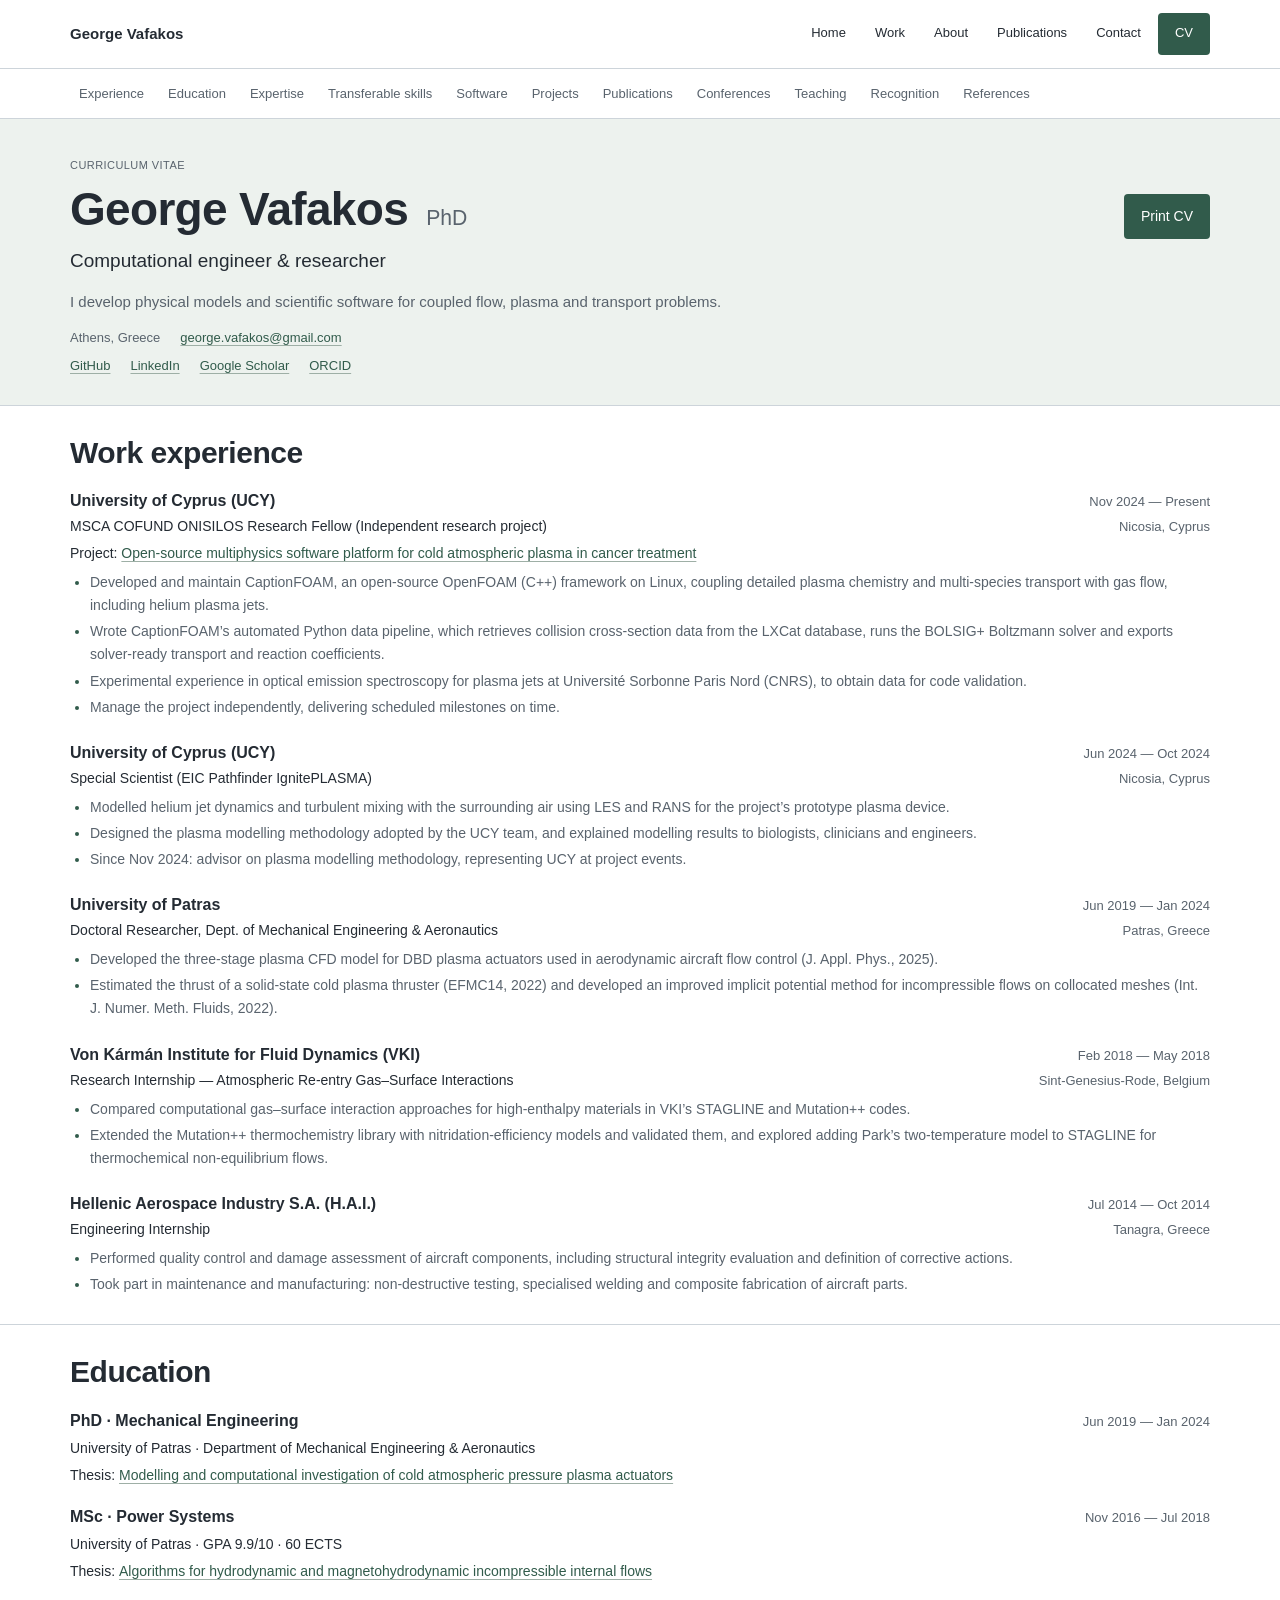
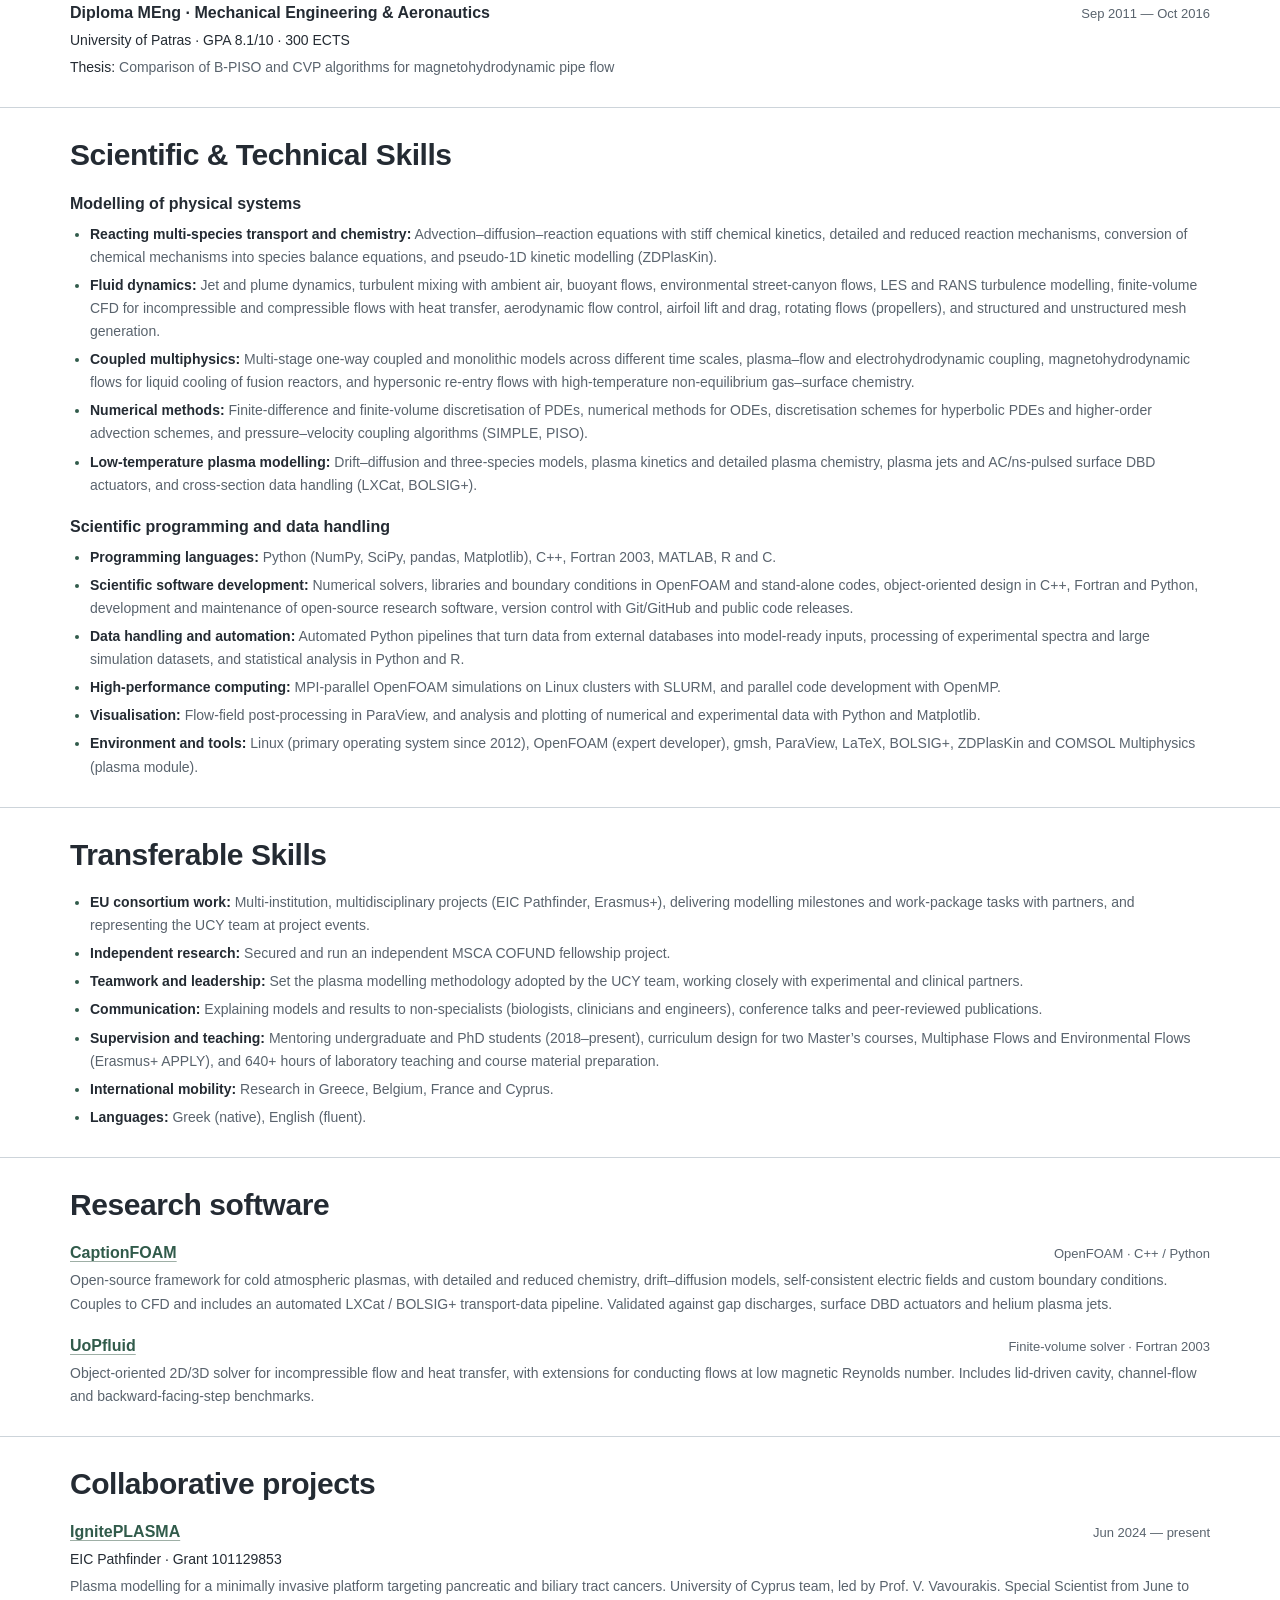
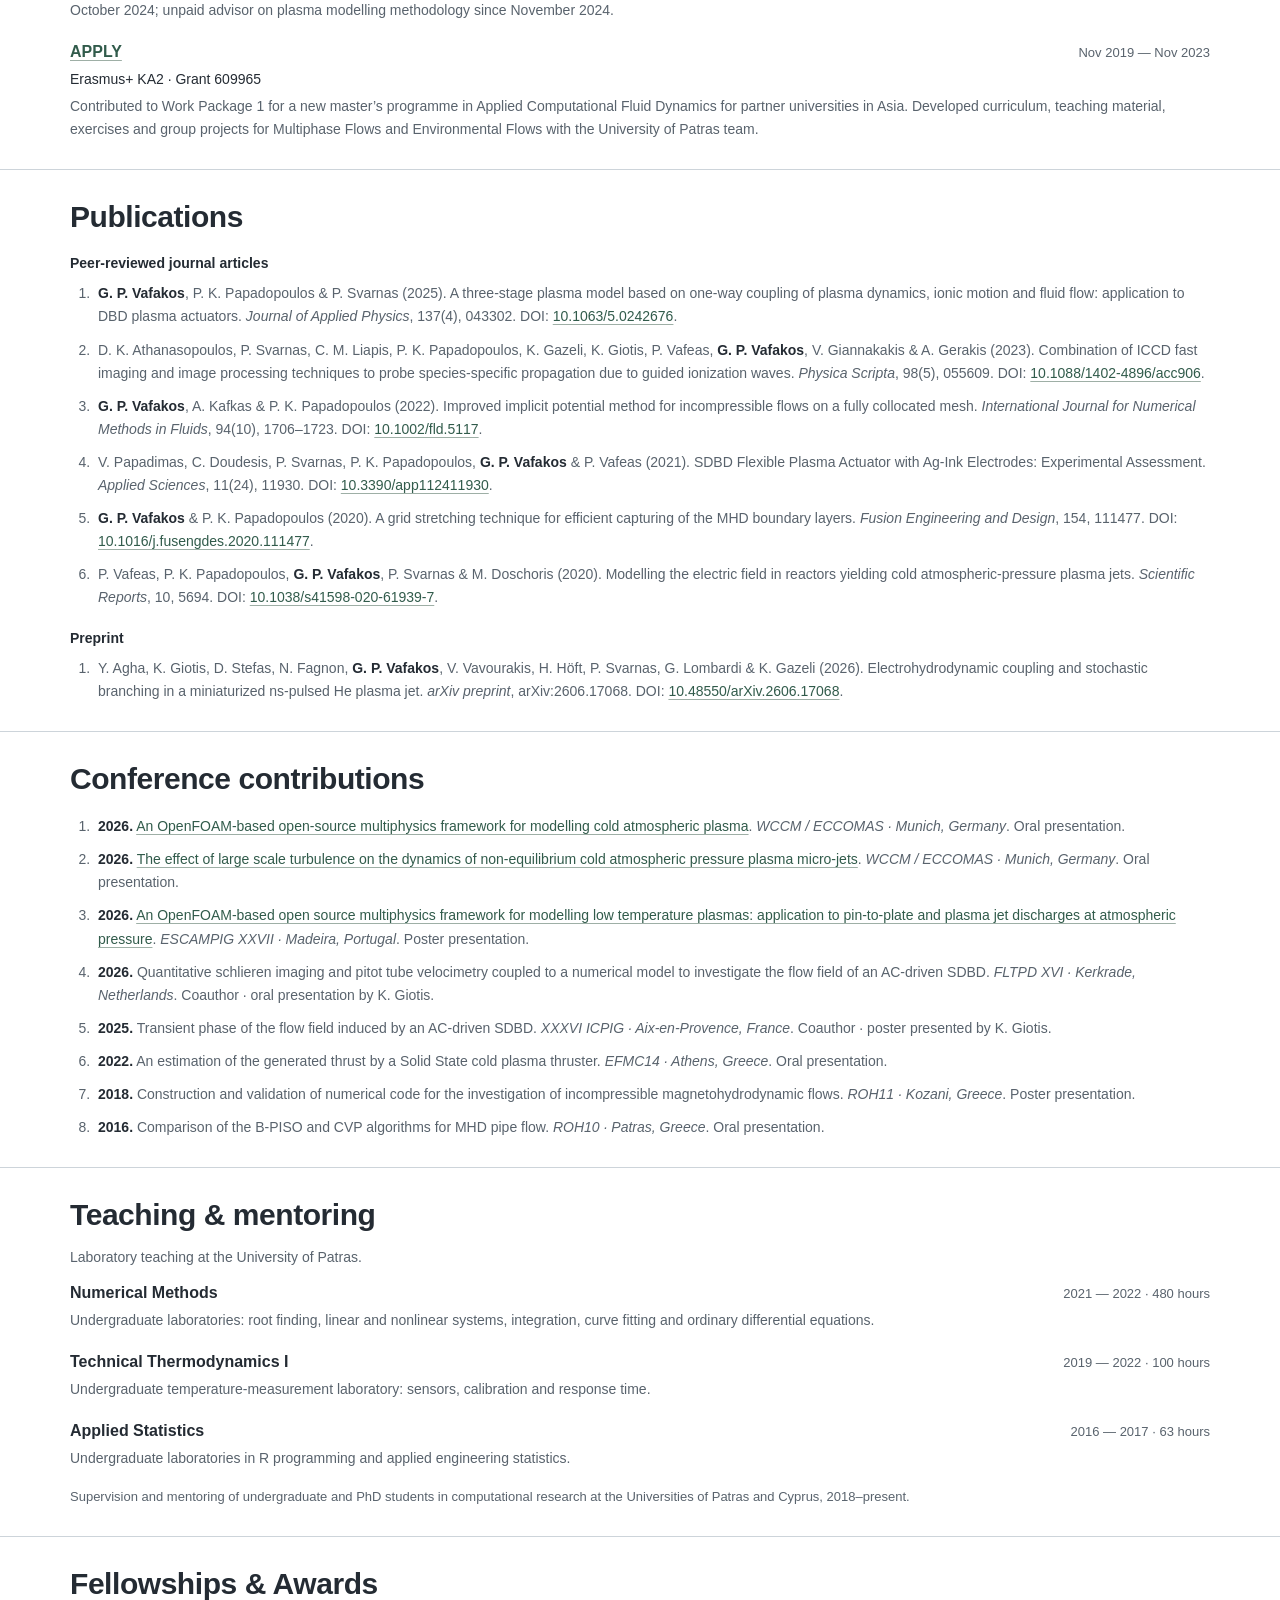
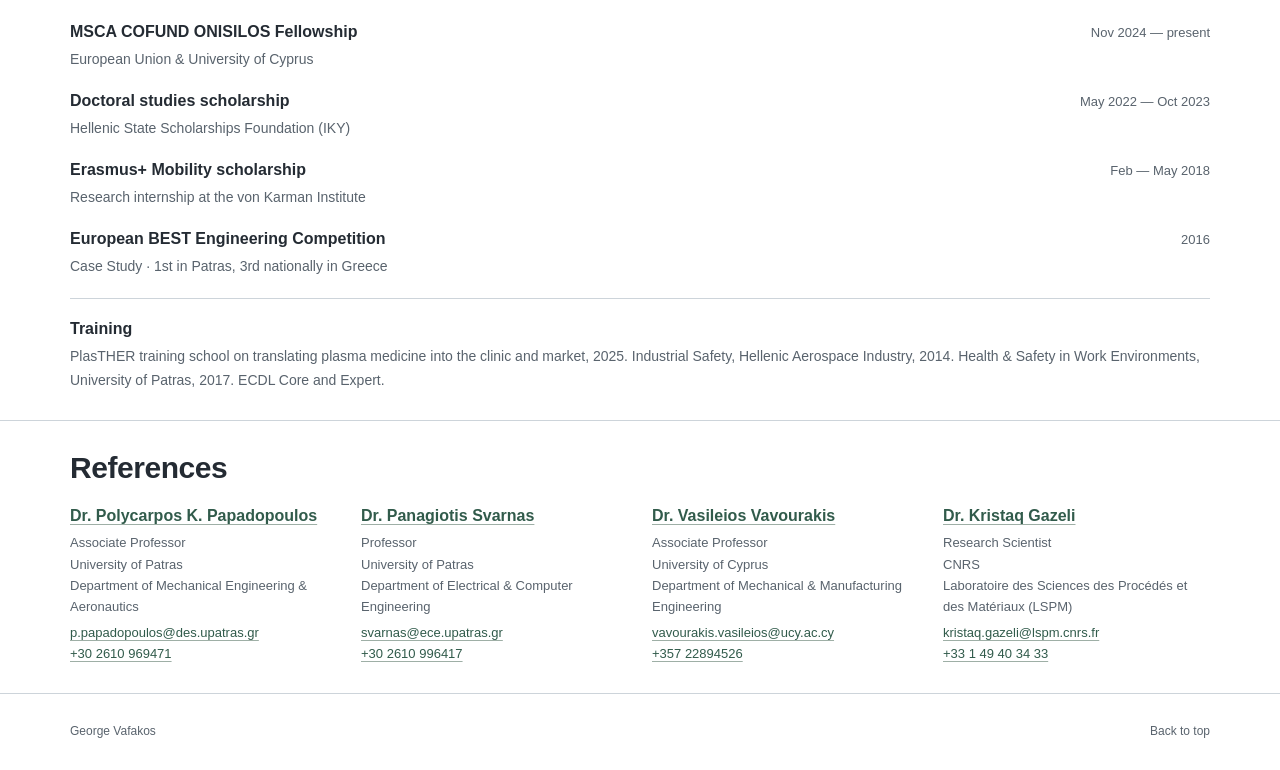
==== commit f6ec4b07: "Publish portfolio (1d09f59)" ====
--- a/cv/index.html
+++ b/cv/index.html
@@ -1 +1 @@
-<!DOCTYPE html><html lang="en"><head><meta charset="UTF-8"><meta name="viewport" content="width=device-width, initial-scale=1"><meta name="description" content="Research experience, education, scientific software and publications of George Vafakos, computational engineer and plasma physics researcher."><meta name="theme-color" content="#ffffff"><meta property="og:title" content="Curriculum vitae — George Vafakos"><meta property="og:description" content="Research experience, education, scientific software and publications of George Vafakos, computational engineer and plasma physics researcher."><meta property="og:type" content="website"><link rel="icon" type="image/svg+xml" href="/favicon.svg"><title>Curriculum vitae — George Vafakos</title><link rel="stylesheet" href="/_astro/profile.BE4oSLq5.css"><link rel="stylesheet" href="/_astro/cv.BmJKci2c.css"></head><body><a class="skip-link" href="#main">Skip to content</a><header class="site-header" id="site-header"><div class="header-inner container"><a class="brand" href="/" aria-label="George Vafakos — home">George Vafakos</a><button class="menu-toggle" aria-controls="main-nav" aria-expanded="false"><span>Menu</span><span class="menu-symbol" aria-hidden="true">+</span></button><nav id="main-nav" aria-label="Main navigation"><a href="/#home" data-section-link="home">Home</a><a href="/#work" data-section-link="work">Work</a><a href="/#about" data-section-link="about">About</a><a href="/#research" data-section-link="research">Publications</a><a href="/#contact" data-section-link="contact">Contact</a><a class="nav-cv" href="/cv/" aria-current="page">CV</a></nav></div></header><main id="main"><div class="cv-page" data-astro-cid-uue4a3aj><header class="cv-header" id="cv-introduction" data-section aria-labelledby="cv-name" data-astro-cid-uue4a3aj><div class="container" data-astro-cid-uue4a3aj><div class="cv-heading-row" data-astro-cid-uue4a3aj><div data-astro-cid-uue4a3aj><p class="eyebrow" data-astro-cid-uue4a3aj>Curriculum vitae</p><h1 id="cv-name" data-astro-cid-uue4a3aj>George Vafakos <span data-astro-cid-uue4a3aj>PhD</span></h1><p class="cv-title" data-astro-cid-uue4a3aj>Computational engineer &amp; researcher</p></div><button type="button" class="button button-dark print-button" id="print-cv" data-astro-cid-uue4a3aj>Print CV</button></div><p class="cv-summary" data-astro-cid-uue4a3aj>I develop physical models and scientific software for coupled flow, plasma and transport problems.</p><div class="cv-contact" data-astro-cid-uue4a3aj><span data-astro-cid-uue4a3aj>Athens, Greece</span><a class="inline-link" href="mailto:george.vafakos@gmail.com" data-astro-cid-uue4a3aj>george.vafakos@gmail.com</a></div><div class="cv-profiles" data-astro-cid-uue4a3aj><a class="inline-link" href="https://github.com/GeorgeVafakos" target="_blank" rel="noreferrer" data-astro-cid-uue4a3aj>GitHub</a><a class="inline-link" href="https://www.linkedin.com/in/george-vafakos" target="_blank" rel="noreferrer" data-astro-cid-uue4a3aj>LinkedIn</a><a class="inline-link" href="https://scholar.google.com/citations?hl=en&amp;user=BUuyzSMAAAAJ" target="_blank" rel="noreferrer" data-astro-cid-uue4a3aj>Google Scholar</a><a class="inline-link" href="https://orcid.org/0000-0001-8248-4472" target="_blank" rel="noreferrer" data-astro-cid-uue4a3aj>ORCID</a></div></div></header><nav class="cv-navigation" aria-label="CV sections" data-astro-cid-uue4a3aj><div class="container" data-astro-cid-uue4a3aj><a href="#experience" data-section-link="experience" data-astro-cid-uue4a3aj>Experience</a><a href="#education" data-section-link="education" data-astro-cid-uue4a3aj>Education</a><a href="#expertise" data-section-link="expertise" data-astro-cid-uue4a3aj>Expertise</a><a href="#software" data-section-link="software" data-astro-cid-uue4a3aj>Software</a><a href="#research-projects" data-section-link="research-projects" data-astro-cid-uue4a3aj>Projects</a><a href="#publications" data-section-link="publications" data-astro-cid-uue4a3aj>Publications</a><a href="#conferences" data-section-link="conferences" data-astro-cid-uue4a3aj>Conferences</a><a href="#teaching" data-section-link="teaching" data-astro-cid-uue4a3aj>Teaching</a><a href="#recognition" data-section-link="recognition" data-astro-cid-uue4a3aj>Recognition</a><a href="#references" data-section-link="references" data-astro-cid-uue4a3aj>References</a></div></nav><section class="cv-section" id="experience" data-section aria-labelledby="experience-title" data-astro-cid-uue4a3aj><div class="container" data-astro-cid-uue4a3aj><h2 id="experience-title" data-astro-cid-uue4a3aj>Work experience</h2><article class="cv-entry experience-entry" data-astro-cid-uue4a3aj><div class="entry-heading" data-astro-cid-uue4a3aj><h3 data-astro-cid-uue4a3aj>University of Cyprus (UCY)</h3><span class="entry-period" data-astro-cid-uue4a3aj>Nov 2024 — Present</span></div><div class="entry-subheading" data-astro-cid-uue4a3aj><p class="entry-role" data-astro-cid-uue4a3aj>MSCA COFUND ONISILOS Research Fellow (Independent research project)</p><span class="entry-location" data-astro-cid-uue4a3aj>Nicosia, Cyprus</span></div><p class="entry-project" data-astro-cid-uue4a3aj><span data-astro-cid-uue4a3aj>Project: </span><a class="inline-link" href="https://www.ucy.ac.cy/onisilos/wp-content/uploads/sites/169/2026/03/ONISILOS-MSCA-COFUND-FELLOW.pdf" target="_blank" rel="noreferrer" data-astro-cid-uue4a3aj>Open-source multiphysics software platform for cold atmospheric plasma in cancer treatment</a></p><ul class="experience-details" data-astro-cid-uue4a3aj><li data-astro-cid-uue4a3aj>Developed and maintain CaptionFOAM, an open-source OpenFOAM (C++) framework on Linux, coupling detailed plasma chemistry and multi-species transport with gas flow, including helium plasma jets.</li><li data-astro-cid-uue4a3aj>Wrote CaptionFOAM’s automated Python data pipeline, which retrieves collision cross-section data from the LXCat database, runs the BOLSIG+ Boltzmann solver and exports solver-ready transport and reaction coefficients.</li><li data-astro-cid-uue4a3aj>Experimental experience in optical emission spectroscopy for plasma jets at Université Sorbonne Paris Nord (CNRS), to obtain data for code validation.</li><li data-astro-cid-uue4a3aj>Manage the project independently, delivering scheduled milestones on time.</li></ul></article><article class="cv-entry experience-entry" data-astro-cid-uue4a3aj><div class="entry-heading" data-astro-cid-uue4a3aj><h3 data-astro-cid-uue4a3aj>University of Cyprus (UCY)</h3><span class="entry-period" data-astro-cid-uue4a3aj>Jun 2024 — Oct 2024</span></div><div class="entry-subheading" data-astro-cid-uue4a3aj><p class="entry-role" data-astro-cid-uue4a3aj>Special Scientist (EIC Pathfinder IgnitePLASMA)</p><span class="entry-location" data-astro-cid-uue4a3aj>Nicosia, Cyprus</span></div><ul class="experience-details" data-astro-cid-uue4a3aj><li data-astro-cid-uue4a3aj>Modelled helium jet dynamics and turbulent mixing with the surrounding air using LES and RANS for the project’s prototype plasma device.</li><li data-astro-cid-uue4a3aj>Designed the plasma modelling methodology adopted by the UCY team, and explained modelling results to biologists, clinicians and engineers.</li><li data-astro-cid-uue4a3aj>Since Nov 2024: advisor on plasma modelling methodology, representing UCY at project events.</li></ul></article><article class="cv-entry experience-entry" data-astro-cid-uue4a3aj><div class="entry-heading" data-astro-cid-uue4a3aj><h3 data-astro-cid-uue4a3aj>University of Patras</h3><span class="entry-period" data-astro-cid-uue4a3aj>Jun 2019 — Jan 2024</span></div><div class="entry-subheading" data-astro-cid-uue4a3aj><p class="entry-role" data-astro-cid-uue4a3aj>Doctoral Researcher, Dept. of Mechanical Engineering &amp; Aeronautics</p><span class="entry-location" data-astro-cid-uue4a3aj>Patras, Greece</span></div><ul class="experience-details" data-astro-cid-uue4a3aj><li data-astro-cid-uue4a3aj>Developed the three-stage plasma CFD model for DBD plasma actuators used in aerodynamic aircraft flow control (J. Appl. Phys., 2025).</li><li data-astro-cid-uue4a3aj>Estimated the thrust of a solid-state cold plasma thruster (EFMC14, 2022) and developed an improved implicit potential method for incompressible flows on collocated meshes (Int. J. Numer. Meth. Fluids, 2022).</li></ul></article><article class="cv-entry experience-entry" data-astro-cid-uue4a3aj><div class="entry-heading" data-astro-cid-uue4a3aj><h3 data-astro-cid-uue4a3aj>Von Kármán Institute for Fluid Dynamics (VKI)</h3><span class="entry-period" data-astro-cid-uue4a3aj>Feb 2018 — May 2018</span></div><div class="entry-subheading" data-astro-cid-uue4a3aj><p class="entry-role" data-astro-cid-uue4a3aj>Research Internship — Atmospheric Re-entry Gas–Surface Interactions</p><span class="entry-location" data-astro-cid-uue4a3aj>Sint-Genesius-Rode, Belgium</span></div><ul class="experience-details" data-astro-cid-uue4a3aj><li data-astro-cid-uue4a3aj>Compared computational gas–surface interaction approaches for high-enthalpy materials in VKI’s STAGLINE and Mutation++ codes.</li><li data-astro-cid-uue4a3aj>Extended the Mutation++ thermochemistry library with nitridation-efficiency models and validated them, and explored adding Park’s two-temperature model to STAGLINE for thermochemical non-equilibrium flows.</li></ul></article><article class="cv-entry experience-entry" data-astro-cid-uue4a3aj><div class="entry-heading" data-astro-cid-uue4a3aj><h3 data-astro-cid-uue4a3aj>Hellenic Aerospace Industry S.A. (H.A.I.)</h3><span class="entry-period" data-astro-cid-uue4a3aj>Jul 2014 — Oct 2014</span></div><div class="entry-subheading" data-astro-cid-uue4a3aj><p class="entry-role" data-astro-cid-uue4a3aj>Engineering Internship</p><span class="entry-location" data-astro-cid-uue4a3aj>Tanagra, Greece</span></div><ul class="experience-details" data-astro-cid-uue4a3aj><li data-astro-cid-uue4a3aj>Performed quality control and damage assessment of aircraft components, including structural integrity evaluation and definition of corrective actions.</li><li data-astro-cid-uue4a3aj>Took part in maintenance and manufacturing: non-destructive testing, specialised welding and composite fabrication of aircraft parts.</li></ul></article></div></section><section class="cv-section" id="education" data-section aria-labelledby="education-title" data-astro-cid-uue4a3aj><div class="container" data-astro-cid-uue4a3aj><h2 id="education-title" data-astro-cid-uue4a3aj>Education</h2><article class="cv-entry" data-astro-cid-uue4a3aj><div class="entry-heading" data-astro-cid-uue4a3aj><h3 data-astro-cid-uue4a3aj>PhD · Mechanical Engineering</h3><span class="entry-period" data-astro-cid-uue4a3aj>Jun 2019 — Jan 2024</span></div><p class="entry-organization" data-astro-cid-uue4a3aj>University of Patras · Department of Mechanical Engineering &amp; Aeronautics</p><p class="thesis" data-astro-cid-uue4a3aj><span data-astro-cid-uue4a3aj>Thesis: </span><a class="inline-link" href="https://hdl.handle.net/10889/26550" target="_blank" rel="noreferrer" data-astro-cid-uue4a3aj>Modelling and computational investigation of cold atmospheric pressure plasma actuators</a></p></article><article class="cv-entry" data-astro-cid-uue4a3aj><div class="entry-heading" data-astro-cid-uue4a3aj><h3 data-astro-cid-uue4a3aj>MSc · Power Systems</h3><span class="entry-period" data-astro-cid-uue4a3aj>Nov 2016 — Jul 2018</span></div><p class="entry-organization" data-astro-cid-uue4a3aj>University of Patras · GPA 9.9/10 · 60 ECTS</p><p class="thesis" data-astro-cid-uue4a3aj><span data-astro-cid-uue4a3aj>Thesis: </span><a class="inline-link" href="http://hdl.handle.net/10889/12148" target="_blank" rel="noreferrer" data-astro-cid-uue4a3aj>Algorithms for hydrodynamic and magnetohydrodynamic incompressible internal flows</a></p></article><article class="cv-entry" data-astro-cid-uue4a3aj><div class="entry-heading" data-astro-cid-uue4a3aj><h3 data-astro-cid-uue4a3aj>Diploma MEng · Mechanical Engineering &amp; Aeronautics</h3><span class="entry-period" data-astro-cid-uue4a3aj>Sep 2011 — Oct 2016</span></div><p class="entry-organization" data-astro-cid-uue4a3aj>University of Patras · GPA 8.1/10 · 300 ECTS</p><p class="thesis" data-astro-cid-uue4a3aj><span data-astro-cid-uue4a3aj>Thesis: </span>Comparison of B-PISO and CVP algorithms for magnetohydrodynamic pipe flow</p></article></div></section><section class="cv-section" id="expertise" data-section aria-labelledby="expertise-title" data-astro-cid-uue4a3aj><div class="container" data-astro-cid-uue4a3aj><h2 id="expertise-title" data-astro-cid-uue4a3aj>Technical expertise</h2><div class="expertise-grid" data-astro-cid-uue4a3aj><article data-astro-cid-uue4a3aj><h3 data-astro-cid-uue4a3aj>Plasma &amp; multiphysics</h3><p data-astro-cid-uue4a3aj>Non-equilibrium plasma kinetics, detailed and reduced chemistry, drift–diffusion transport, electric fields, sheath dynamics and plasma–flow coupling.</p><p class="tool-list" data-astro-cid-uue4a3aj>OpenFOAM · BOLSIG+ · LXCat</p></article><article data-astro-cid-uue4a3aj><h3 data-astro-cid-uue4a3aj>Fluid dynamics &amp; numerical methods</h3><p data-astro-cid-uue4a3aj>Finite-volume CFD, incompressible and compressible flows, LES/RANS, heat transfer, electrohydrodynamics and magnetohydrodynamics.</p><p class="tool-list" data-astro-cid-uue4a3aj>Finite volumes · SIMPLE / PISO · gmsh</p></article><article data-astro-cid-uue4a3aj><h3 data-astro-cid-uue4a3aj>Scientific software &amp; HPC</h3><p data-astro-cid-uue4a3aj>Custom solvers, object-oriented libraries, automated scientific workflows and parallel simulations on Linux clusters.</p><p class="tool-list" data-astro-cid-uue4a3aj>C++ · Python · Fortran 2003 · MPI / SLURM</p></article><article data-astro-cid-uue4a3aj><h3 data-astro-cid-uue4a3aj>Validation &amp; research</h3><p data-astro-cid-uue4a3aj>Numerical benchmarks, experimental plasma diagnostics, optical emission spectroscopy and scientific visualisation.</p><p class="tool-list" data-astro-cid-uue4a3aj>ParaView · NumPy / SciPy · MATLAB · R</p></article></div><p class="cv-note" data-astro-cid-uue4a3aj>Additional tools and methods: C, OpenMP, Git, LaTeX, AutoCAD and FreeCAD. Working knowledge of the COMSOL plasma module; basic experience with ZDPlasKin.</p></div></section><section class="cv-section" id="software" data-section aria-labelledby="software-title" data-astro-cid-uue4a3aj><div class="container" data-astro-cid-uue4a3aj><h2 id="software-title" data-astro-cid-uue4a3aj>Research software</h2><article class="cv-entry" data-astro-cid-uue4a3aj><div class="entry-heading" data-astro-cid-uue4a3aj><h3 data-astro-cid-uue4a3aj><a class="inline-link" href="https://github.com/InSilicoModellingGroup/CaptionFOAM" target="_blank" rel="noreferrer" data-astro-cid-uue4a3aj>CaptionFOAM</a></h3><span class="entry-period" data-astro-cid-uue4a3aj>OpenFOAM · C++ / Python</span></div><p data-astro-cid-uue4a3aj>Open-source framework for cold atmospheric plasmas, with detailed and reduced chemistry, drift–diffusion models, self-consistent electric fields and custom boundary conditions. Couples to CFD and includes an automated LXCat / BOLSIG+ transport-data pipeline. Validated against gap discharges, surface DBD actuators and helium plasma jets.</p></article><article class="cv-entry" data-astro-cid-uue4a3aj><div class="entry-heading" data-astro-cid-uue4a3aj><h3 data-astro-cid-uue4a3aj><a class="inline-link" href="https://github.com/GeorgeVafakos/UoPfluid" target="_blank" rel="noreferrer" data-astro-cid-uue4a3aj>UoPfluid</a></h3><span class="entry-period" data-astro-cid-uue4a3aj>Finite-volume solver · Fortran 2003</span></div><p data-astro-cid-uue4a3aj>Object-oriented 2D/3D solver for incompressible flow and heat transfer, with extensions for conducting flows at low magnetic Reynolds number. Includes lid-driven cavity, channel-flow and backward-facing-step benchmarks.</p></article></div></section><section class="cv-section" id="research-projects" data-section aria-labelledby="projects-title" data-astro-cid-uue4a3aj><div class="container" data-astro-cid-uue4a3aj><h2 id="projects-title" data-astro-cid-uue4a3aj>Collaborative projects</h2><article class="cv-entry" data-astro-cid-uue4a3aj><div class="entry-heading" data-astro-cid-uue4a3aj><h3 data-astro-cid-uue4a3aj><a class="inline-link" href="https://igniteplasma.eu/" target="_blank" rel="noreferrer" data-astro-cid-uue4a3aj>IgnitePLASMA</a></h3><span class="entry-period" data-astro-cid-uue4a3aj>Jun 2024 — present</span></div><p class="entry-organization" data-astro-cid-uue4a3aj>EIC Pathfinder · Grant 101129853</p><p data-astro-cid-uue4a3aj>Plasma modelling for a minimally invasive platform targeting pancreatic and biliary tract cancers. University of Cyprus team, led by Prof. V. Vavourakis. Special Scientist from June to October 2024; unpaid advisor on plasma modelling methodology since November 2024.</p></article><article class="cv-entry" data-astro-cid-uue4a3aj><div class="entry-heading" data-astro-cid-uue4a3aj><h3 data-astro-cid-uue4a3aj><a class="inline-link" href="https://apply-project.eu/" target="_blank" rel="noreferrer" data-astro-cid-uue4a3aj>APPLY</a></h3><span class="entry-period" data-astro-cid-uue4a3aj>Nov 2019 — Nov 2023</span></div><p class="entry-organization" data-astro-cid-uue4a3aj>Erasmus+ KA2 · Grant 609965</p><p data-astro-cid-uue4a3aj>Contributed to Work Package 1 for a new master’s programme in Applied Computational Fluid Dynamics for partner universities in Asia. Developed curriculum, teaching material, exercises and group projects for Multiphase Flows and Environmental Flows with the University of Patras team.</p></article></div></section><section class="cv-section" id="publications" data-section aria-labelledby="publications-title" data-astro-cid-uue4a3aj><div class="container" data-astro-cid-uue4a3aj><h2 id="publications-title" data-astro-cid-uue4a3aj>Publications</h2><div class="publication-group" data-astro-cid-uue4a3aj><h3 class="group-title" data-astro-cid-uue4a3aj>Peer-reviewed journal articles</h3><ol class="citation-list" data-astro-cid-uue4a3aj><li data-astro-cid-uue4a3aj><strong data-astro-cid-uue4a3aj>G. P. Vafakos</strong>, P. K. Papadopoulos &amp; P. Svarnas (2025). A three-stage plasma model based on one-way coupling of plasma dynamics, ionic motion and fluid flow: application to DBD plasma actuators. <em data-astro-cid-uue4a3aj>Journal of Applied Physics</em>, 137(4), 043302. DOI: <a class="inline-link doi-link" href="https://doi.org/10.1063/5.0242676" target="_blank" rel="noreferrer" data-astro-cid-uue4a3aj>10.1063/5.0242676</a>.</li><li data-astro-cid-uue4a3aj>D. K. Athanasopoulos, P. Svarnas, C. M. Liapis, P. K. Papadopoulos, K. Gazeli, K. Giotis, P. Vafeas, <strong data-astro-cid-uue4a3aj>G. P. Vafakos</strong>, V. Giannakakis &amp; A. Gerakis (2023). Combination of ICCD fast imaging and image processing techniques to probe species-specific propagation due to guided ionization waves. <em data-astro-cid-uue4a3aj>Physica Scripta</em>, 98(5), 055609. DOI: <a class="inline-link doi-link" href="https://doi.org/10.1088/1402-4896/acc906" target="_blank" rel="noreferrer" data-astro-cid-uue4a3aj>10.1088/1402-4896/acc906</a>.</li><li data-astro-cid-uue4a3aj><strong data-astro-cid-uue4a3aj>G. P. Vafakos</strong>, A. Kafkas &amp; P. K. Papadopoulos (2022). Improved implicit potential method for incompressible flows on a fully collocated mesh. <em data-astro-cid-uue4a3aj>International Journal for Numerical Methods in Fluids</em>, 94(10), 1706–1723. DOI: <a class="inline-link doi-link" href="https://doi.org/10.1002/fld.5117" target="_blank" rel="noreferrer" data-astro-cid-uue4a3aj>10.1002/fld.5117</a>.</li><li data-astro-cid-uue4a3aj>V. Papadimas, C. Doudesis, P. Svarnas, P. K. Papadopoulos, <strong data-astro-cid-uue4a3aj>G. P. Vafakos</strong> &amp; P. Vafeas (2021). SDBD Flexible Plasma Actuator with Ag-Ink Electrodes: Experimental Assessment. <em data-astro-cid-uue4a3aj>Applied Sciences</em>, 11(24), 11930. DOI: <a class="inline-link doi-link" href="https://doi.org/10.3390/app112411930" target="_blank" rel="noreferrer" data-astro-cid-uue4a3aj>10.3390/app112411930</a>.</li><li data-astro-cid-uue4a3aj><strong data-astro-cid-uue4a3aj>G. P. Vafakos</strong> &amp; P. K. Papadopoulos (2020). A grid stretching technique for efficient capturing of the MHD boundary layers. <em data-astro-cid-uue4a3aj>Fusion Engineering and Design</em>, 154, 111477. DOI: <a class="inline-link doi-link" href="https://doi.org/10.1016/j.fusengdes.2020.111477" target="_blank" rel="noreferrer" data-astro-cid-uue4a3aj>10.1016/j.fusengdes.2020.111477</a>.</li><li data-astro-cid-uue4a3aj>P. Vafeas, P. K. Papadopoulos, <strong data-astro-cid-uue4a3aj>G. P. Vafakos</strong>, P. Svarnas &amp; M. Doschoris (2020). Modelling the electric field in reactors yielding cold atmospheric-pressure plasma jets. <em data-astro-cid-uue4a3aj>Scientific Reports</em>, 10, 5694. DOI: <a class="inline-link doi-link" href="https://doi.org/10.1038/s41598-020-61939-7" target="_blank" rel="noreferrer" data-astro-cid-uue4a3aj>10.1038/s41598-020-61939-7</a>.</li></ol></div><div class="publication-group" data-astro-cid-uue4a3aj><h3 class="group-title" data-astro-cid-uue4a3aj>Preprint</h3><ol class="citation-list" data-astro-cid-uue4a3aj><li data-astro-cid-uue4a3aj>Y. Agha, K. Giotis, D. Stefas, N. Fagnon, <strong data-astro-cid-uue4a3aj>G. P. Vafakos</strong>, V. Vavourakis, H. Höft, P. Svarnas, G. Lombardi &amp; K. Gazeli (2026). Electrohydrodynamic coupling and stochastic branching in a miniaturized ns-pulsed He plasma jet. <em data-astro-cid-uue4a3aj>arXiv preprint</em>, arXiv:2606.17068. DOI: <a class="inline-link doi-link" href="https://doi.org/10.48550/arXiv.2606.17068" target="_blank" rel="noreferrer" data-astro-cid-uue4a3aj>10.48550/arXiv.2606.17068</a>.</li></ol></div></div></section><section class="cv-section" id="conferences" data-section aria-labelledby="conferences-title" data-astro-cid-uue4a3aj><div class="container" data-astro-cid-uue4a3aj><h2 id="conferences-title" data-astro-cid-uue4a3aj>Conference contributions</h2><ol class="citation-list" data-astro-cid-uue4a3aj><li data-astro-cid-uue4a3aj><span class="conference-year" data-astro-cid-uue4a3aj>2026.</span> <a class="inline-link" href="https://wccm-eccomas2026.org/event/contribution/1718d3b7-efaa-11f0-b205-000c29ddfc0c" target="_blank" rel="noreferrer" data-astro-cid-uue4a3aj>An OpenFOAM-based open-source multiphysics framework for modelling cold atmospheric plasma</a>. <em data-astro-cid-uue4a3aj>WCCM / ECCOMAS · Munich, Germany</em>. Oral presentation.</li><li data-astro-cid-uue4a3aj><span class="conference-year" data-astro-cid-uue4a3aj>2026.</span> <a class="inline-link" href="https://wccm-eccomas2026.org/event/contribution/7b19822c-ef9d-11f0-b205-000c29ddfc0c" target="_blank" rel="noreferrer" data-astro-cid-uue4a3aj>The effect of large scale turbulence on the dynamics of non-equilibrium cold atmospheric pressure plasma micro-jets</a>. <em data-astro-cid-uue4a3aj>WCCM / ECCOMAS · Munich, Germany</em>. Oral presentation.</li><li data-astro-cid-uue4a3aj><span class="conference-year" data-astro-cid-uue4a3aj>2026.</span> <a class="inline-link" href="https://escampig2026.sciencesconf.org/data/719061.pdf" target="_blank" rel="noreferrer" data-astro-cid-uue4a3aj>An OpenFOAM-based open source multiphysics framework for modelling low temperature plasmas: application to pin-to-plate and plasma jet discharges at atmospheric pressure</a>. <em data-astro-cid-uue4a3aj>ESCAMPIG XXVII · Madeira, Portugal</em>. Poster presentation.</li><li data-astro-cid-uue4a3aj><span class="conference-year" data-astro-cid-uue4a3aj>2026.</span> Quantitative schlieren imaging and pitot tube velocimetry coupled to a numerical model to investigate the flow field of an AC-driven SDBD. <em data-astro-cid-uue4a3aj>FLTPD XVI · Kerkrade, Netherlands</em>. Coauthor · oral presentation by K. Giotis.</li><li data-astro-cid-uue4a3aj><span class="conference-year" data-astro-cid-uue4a3aj>2025.</span> Transient phase of the flow field induced by an AC-driven SDBD. <em data-astro-cid-uue4a3aj>XXXVI ICPIG · Aix-en-Provence, France</em>. Coauthor · poster presented by K. Giotis.</li><li data-astro-cid-uue4a3aj><span class="conference-year" data-astro-cid-uue4a3aj>2022.</span> An estimation of the generated thrust by a Solid State cold plasma thruster. <em data-astro-cid-uue4a3aj>EFMC14 · Athens, Greece</em>. Oral presentation.</li><li data-astro-cid-uue4a3aj><span class="conference-year" data-astro-cid-uue4a3aj>2018.</span> Construction and validation of numerical code for the investigation of incompressible magnetohydrodynamic flows. <em data-astro-cid-uue4a3aj>ROH11 · Kozani, Greece</em>. Poster presentation.</li><li data-astro-cid-uue4a3aj><span class="conference-year" data-astro-cid-uue4a3aj>2016.</span> Comparison of the B-PISO and CVP algorithms for MHD pipe flow. <em data-astro-cid-uue4a3aj>ROH10 · Patras, Greece</em>. Oral presentation.</li></ol></div></section><section class="cv-section" id="teaching" data-section aria-labelledby="teaching-title" data-astro-cid-uue4a3aj><div class="container" data-astro-cid-uue4a3aj><h2 id="teaching-title" data-astro-cid-uue4a3aj>Teaching &amp; mentoring</h2><p class="section-intro" data-astro-cid-uue4a3aj>Laboratory teaching at the University of Patras.</p><article class="cv-entry" data-astro-cid-uue4a3aj><div class="entry-heading" data-astro-cid-uue4a3aj><h3 data-astro-cid-uue4a3aj>Numerical Methods</h3><span class="entry-period" data-astro-cid-uue4a3aj>2021 — 2022 · 480 hours</span></div><p data-astro-cid-uue4a3aj>Undergraduate laboratories: root finding, linear and nonlinear systems, integration, curve fitting and ordinary differential equations.</p></article><article class="cv-entry" data-astro-cid-uue4a3aj><div class="entry-heading" data-astro-cid-uue4a3aj><h3 data-astro-cid-uue4a3aj>Technical Thermodynamics I</h3><span class="entry-period" data-astro-cid-uue4a3aj>2019 — 2022 · 100 hours</span></div><p data-astro-cid-uue4a3aj>Undergraduate temperature-measurement laboratory: sensors, calibration and response time.</p></article><article class="cv-entry" data-astro-cid-uue4a3aj><div class="entry-heading" data-astro-cid-uue4a3aj><h3 data-astro-cid-uue4a3aj>Applied Statistics</h3><span class="entry-period" data-astro-cid-uue4a3aj>2016 — 2017 · 63 hours</span></div><p data-astro-cid-uue4a3aj>Undergraduate laboratories in R programming and applied engineering statistics.</p></article><p class="cv-note" data-astro-cid-uue4a3aj>Supervision and mentoring of undergraduate and PhD students in computational research at the Universities of Patras and Cyprus, 2018–present.</p></div></section><section class="cv-section" id="recognition" data-section aria-labelledby="recognition-title" data-astro-cid-uue4a3aj><div class="container" data-astro-cid-uue4a3aj><h2 id="recognition-title" data-astro-cid-uue4a3aj>Fellowships &amp; recognition</h2><article class="cv-entry" data-astro-cid-uue4a3aj><div class="entry-heading" data-astro-cid-uue4a3aj><h3 data-astro-cid-uue4a3aj>MSCA COFUND ONISILOS Fellowship</h3><span class="entry-period" data-astro-cid-uue4a3aj>Nov 2024 — present</span></div><p data-astro-cid-uue4a3aj>European Union &amp; University of Cyprus</p></article><article class="cv-entry" data-astro-cid-uue4a3aj><div class="entry-heading" data-astro-cid-uue4a3aj><h3 data-astro-cid-uue4a3aj>Doctoral studies scholarship</h3><span class="entry-period" data-astro-cid-uue4a3aj>May 2022 — Oct 2023</span></div><p data-astro-cid-uue4a3aj>Hellenic State Scholarships Foundation (IKY)</p></article><article class="cv-entry" data-astro-cid-uue4a3aj><div class="entry-heading" data-astro-cid-uue4a3aj><h3 data-astro-cid-uue4a3aj>Erasmus+ Mobility scholarship</h3><span class="entry-period" data-astro-cid-uue4a3aj>Feb — May 2018</span></div><p data-astro-cid-uue4a3aj>Research internship at the von Karman Institute</p></article><article class="cv-entry" data-astro-cid-uue4a3aj><div class="entry-heading" data-astro-cid-uue4a3aj><h3 data-astro-cid-uue4a3aj>European BEST Engineering Competition</h3><span class="entry-period" data-astro-cid-uue4a3aj>2016</span></div><p data-astro-cid-uue4a3aj>Case Study · 1st in Patras, 3rd nationally in Greece</p></article><div class="additional-info" data-astro-cid-uue4a3aj><div data-astro-cid-uue4a3aj><h3 data-astro-cid-uue4a3aj>Languages</h3><p data-astro-cid-uue4a3aj>Greek · native<br data-astro-cid-uue4a3aj>English · C1, IELTS 2019</p></div><div data-astro-cid-uue4a3aj><h3 data-astro-cid-uue4a3aj>Training</h3><p data-astro-cid-uue4a3aj>PlasTHER training school on translating plasma medicine into the clinic and market, 2025. Industrial Safety, Hellenic Aerospace Industry, 2014. Health &amp; Safety in Work Environments, University of Patras, 2017. ECDL Core and Expert.</p></div></div></div></section><section class="cv-section" id="references" data-section aria-labelledby="references-title" data-astro-cid-uue4a3aj><div class="container" data-astro-cid-uue4a3aj><h2 id="references-title" data-astro-cid-uue4a3aj>References</h2><div class="references-grid" data-astro-cid-uue4a3aj><article data-astro-cid-uue4a3aj><h3 data-astro-cid-uue4a3aj>Dr. Polycarpos K. Papadopoulos</h3><p data-astro-cid-uue4a3aj>Associate Professor<br data-astro-cid-uue4a3aj>University of Patras<br data-astro-cid-uue4a3aj>Department of Mechanical Engineering &amp; Aeronautics</p><p data-astro-cid-uue4a3aj><a class="inline-link" href="mailto:p.papadopoulos@des.upatras.gr" data-astro-cid-uue4a3aj>p.papadopoulos@des.upatras.gr</a><br data-astro-cid-uue4a3aj><a class="inline-link" href="tel:+302610969471" data-astro-cid-uue4a3aj>+30 2610 969471</a></p></article><article data-astro-cid-uue4a3aj><h3 data-astro-cid-uue4a3aj>Dr. Panagiotis Svarnas</h3><p data-astro-cid-uue4a3aj>Professor<br data-astro-cid-uue4a3aj>University of Patras<br data-astro-cid-uue4a3aj>Department of Electrical &amp; Computer Engineering</p><p data-astro-cid-uue4a3aj><a class="inline-link" href="mailto:svarnas@ece.upatras.gr" data-astro-cid-uue4a3aj>svarnas@ece.upatras.gr</a><br data-astro-cid-uue4a3aj><a class="inline-link" href="tel:+302610996417" data-astro-cid-uue4a3aj>+30 2610 996417</a></p></article><article data-astro-cid-uue4a3aj><h3 data-astro-cid-uue4a3aj>Dr. Vasileios Vavourakis</h3><p data-astro-cid-uue4a3aj>Associate Professor<br data-astro-cid-uue4a3aj>University of Cyprus<br data-astro-cid-uue4a3aj>Department of Mechanical &amp; Manufacturing Engineering</p><p data-astro-cid-uue4a3aj><a class="inline-link" href="mailto:vavourakis.vasileios@ucy.ac.cy" data-astro-cid-uue4a3aj>vavourakis.vasileios@ucy.ac.cy</a><br data-astro-cid-uue4a3aj><a class="inline-link" href="tel:+35722894526" data-astro-cid-uue4a3aj>+357 22894526</a></p></article></div></div></section></div></main><footer class="site-footer container"><span>George Vafakos</span><a href="#main">Back to top</a></footer><dialog class="media-dialog" aria-labelledby="dialog-title"><div class="dialog-top"><p id="dialog-title"></p><button class="dialog-close" aria-label="Close visualization">Close <span aria-hidden="true">×</span></button></div><div class="dialog-content"></div></dialog><script type="module">var e=document.querySelector(`#site-header`),t=document.querySelector(`.menu-toggle`);e?.setAttribute(`data-enhanced`,``);var n=()=>{t?.setAttribute(`aria-expanded`,`false`),e?.classList.remove(`menu-open`)};t?.addEventListener(`click`,()=>{let n=t.getAttribute(`aria-expanded`)!==`true`;t.setAttribute(`aria-expanded`,String(n)),e?.classList.toggle(`menu-open`,n)}),document.querySelectorAll(`#main-nav a`).forEach(e=>e.addEventListener(`click`,n)),document.addEventListener(`keydown`,e=>{e.key===`Escape`&&t?.getAttribute(`aria-expanded`)===`true`&&(n(),t.focus())});var r=Array.from(document.querySelectorAll(`[data-section]`)),i=document.querySelectorAll(`[data-section-link]`),a=Array.from(document.querySelectorAll(`[data-work-topics]`));if(r.length){let t=r.find(e=>`#${e.id}`===window.location.hash),n=()=>{let n=e?.getBoundingClientRect().bottom||0,o=n+Math.min(window.innerHeight*.22,180),s=r[0];if(r.forEach(e=>{e.getBoundingClientRect().top<=o&&(s=e)}),window.scrollY+window.innerHeight>=document.documentElement.scrollHeight-2){let e=t?.getBoundingClientRect();s=t&&e&&e.bottom>n&&e.top<window.innerHeight?t:r[r.length-1]}r.forEach(e=>e.toggleAttribute(`data-active`,e===s)),i.forEach(e=>{e.dataset.sectionLink===s.id?e.setAttribute(`aria-current`,`location`):e.removeAttribute(`aria-current`)});let c=a.filter(e=>!e.hidden&&e.getBoundingClientRect().bottom>n&&e.getBoundingClientRect().top<window.innerHeight),l=c[0];c.forEach(e=>{e.getBoundingClientRect().top<=o&&(l=e)}),a.forEach(e=>e.toggleAttribute(`data-current`,s.id===`work`&&e===l))},o=!1,s=()=>{o||(o=!0,requestAnimationFrame(()=>{n(),o=!1}))};window.addEventListener(`scroll`,s,{passive:!0}),window.addEventListener(`resize`,s),window.addEventListener(`pageshow`,s),window.addEventListener(`hashchange`,()=>{t=r.find(e=>`#${e.id}`===window.location.hash),s()}),i.forEach(e=>e.addEventListener(`click`,()=>{t=r.find(t=>t.id===e.dataset.sectionLink),s()}));let c=()=>{t=void 0,s()};window.addEventListener(`wheel`,c,{passive:!0}),window.addEventListener(`touchmove`,c,{passive:!0}),window.addEventListener(`keydown`,e=>{[`PageDown`,`PageUp`,`Home`,`End`,`ArrowDown`,`ArrowUp`,` `].includes(e.key)&&c()}),document.addEventListener(`work:change`,s),s()}var o=window.matchMedia(`(prefers-reduced-motion: reduce)`),s=document.querySelectorAll(`video[data-autoplay]`),c=new Set,l=new WeakSet,u=e=>!document.hidden&&c.has(e)&&!e.closest(`[hidden]`),d=e=>{o.matches||!u(e)?e.paused||(l.add(e),e.pause()):e.dataset.userPaused!==`true`&&e.play().catch(()=>{})},f=new IntersectionObserver(e=>e.forEach(e=>{let t=e.target;e.isIntersecting?c.add(t):c.delete(t),d(t)}),{threshold:.15});s.forEach(e=>{f.observe(e),e.addEventListener(`pause`,()=>{l.delete(e)||!o.matches&&u(e)&&(e.dataset.userPaused=`true`)}),e.addEventListener(`play`,()=>{e.dataset.userPaused=`false`})}),document.addEventListener(`visibilitychange`,()=>s.forEach(d)),document.addEventListener(`work:change`,()=>s.forEach(d)),o.addEventListener(`change`,()=>s.forEach(d));var p=document.querySelector(`.media-dialog`),m=document.querySelector(`.dialog-content`),h=document.querySelector(`#dialog-title`);document.querySelectorAll(`[data-expand]`).forEach(e=>e.addEventListener(`click`,t=>{let n=e.closest(`figure`)?.querySelector(`.media-content`)?.cloneNode(!0);n&&p&&m&&(t.preventDefault(),n.querySelectorAll(`[id]`).forEach(e=>{let t=e.id,r=`expanded-${t}`;e.id=r,n.querySelectorAll(`*`).forEach(e=>Array.from(e.attributes).forEach(n=>{n.value.includes(`#${t}`)&&e.setAttribute(n.name,n.value.replaceAll(`#${t}`,`#${r}`))}))}),n.querySelectorAll(`video`).forEach(e=>{e.controls=!0,e.autoplay=!1,e.removeAttribute(`data-autoplay`)}),m.replaceChildren(n),h&&(h.textContent=e.dataset.title||`Visualization`),p.showModal(),document.body.classList.add(`dialog-open`))})),document.querySelector(`.dialog-close`)?.addEventListener(`click`,()=>p?.close()),p?.addEventListener(`click`,e=>{e.target===p&&p.close()}),p?.addEventListener(`close`,()=>{document.body.classList.remove(`dialog-open`),m?.replaceChildren()});</script></body></html><script type="module">document.getElementById(`print-cv`)?.addEventListener(`click`,()=>window.print());</script>+<!DOCTYPE html><html lang="en"><head><meta charset="UTF-8"><meta name="viewport" content="width=device-width, initial-scale=1"><meta name="description" content="Research experience, education, scientific software and publications of George Vafakos, computational engineer and plasma physics researcher."><meta name="theme-color" content="#ffffff"><meta property="og:title" content="Curriculum vitae — George Vafakos"><meta property="og:description" content="Research experience, education, scientific software and publications of George Vafakos, computational engineer and plasma physics researcher."><meta property="og:type" content="website"><link rel="icon" type="image/svg+xml" href="/favicon.svg"><title>Curriculum vitae — George Vafakos</title><link rel="stylesheet" href="/_astro/profile.BE4oSLq5.css"><link rel="stylesheet" href="/_astro/cv.9-wgEWLK.css"></head><body><a class="skip-link" href="#main">Skip to content</a><header class="site-header" id="site-header"><div class="header-inner container"><a class="brand" href="/" aria-label="George Vafakos — home">George Vafakos</a><button class="menu-toggle" aria-controls="main-nav" aria-expanded="false"><span>Menu</span><span class="menu-symbol" aria-hidden="true">+</span></button><nav id="main-nav" aria-label="Main navigation"><a href="/#home" data-section-link="home">Home</a><a href="/#work" data-section-link="work">Work</a><a href="/#about" data-section-link="about">About</a><a href="/#research" data-section-link="research">Publications</a><a href="/#contact" data-section-link="contact">Contact</a><a class="nav-cv" href="/cv/" aria-current="page">CV</a></nav></div></header><main id="main"><div class="cv-page" data-astro-cid-uue4a3aj><nav class="cv-navigation" aria-label="CV sections" data-reading-navigation data-astro-cid-uue4a3aj><div class="container" data-astro-cid-uue4a3aj><a href="#experience" data-section-link="experience" data-astro-cid-uue4a3aj>Experience</a><a href="#education" data-section-link="education" data-astro-cid-uue4a3aj>Education</a><a href="#expertise" data-section-link="expertise" data-astro-cid-uue4a3aj>Expertise</a><a href="#transferable-skills" data-section-link="transferable-skills" data-astro-cid-uue4a3aj>Transferable skills</a><a href="#software" data-section-link="software" data-astro-cid-uue4a3aj>Software</a><a href="#research-projects" data-section-link="research-projects" data-astro-cid-uue4a3aj>Projects</a><a href="#publications" data-section-link="publications" data-astro-cid-uue4a3aj>Publications</a><a href="#conferences" data-section-link="conferences" data-astro-cid-uue4a3aj>Conferences</a><a href="#teaching" data-section-link="teaching" data-astro-cid-uue4a3aj>Teaching</a><a href="#recognition" data-section-link="recognition" data-astro-cid-uue4a3aj>Recognition</a><a href="#references" data-section-link="references" data-astro-cid-uue4a3aj>References</a></div></nav><header class="cv-header" id="cv-introduction" data-section aria-labelledby="cv-name" data-astro-cid-uue4a3aj><div class="container" data-astro-cid-uue4a3aj><div class="cv-heading-row" data-astro-cid-uue4a3aj><div data-astro-cid-uue4a3aj><p class="eyebrow" data-astro-cid-uue4a3aj>Curriculum vitae</p><h1 id="cv-name" data-astro-cid-uue4a3aj>George Vafakos <span data-astro-cid-uue4a3aj>PhD</span></h1><p class="cv-title" data-astro-cid-uue4a3aj>Computational engineer &amp; researcher</p></div><button type="button" class="button button-dark print-button" id="print-cv" data-astro-cid-uue4a3aj>Print CV</button></div><p class="cv-summary" data-astro-cid-uue4a3aj>I develop physical models and scientific software for coupled flow, plasma and transport problems.</p><div class="cv-contact" data-astro-cid-uue4a3aj><span data-astro-cid-uue4a3aj>Athens, Greece</span><a class="inline-link" href="mailto:george.vafakos@gmail.com" data-astro-cid-uue4a3aj>george.vafakos@gmail.com</a></div><div class="cv-profiles" data-astro-cid-uue4a3aj><a class="inline-link" href="https://github.com/GeorgeVafakos" target="_blank" rel="noreferrer" data-astro-cid-uue4a3aj>GitHub</a><a class="inline-link" href="https://www.linkedin.com/in/george-vafakos" target="_blank" rel="noreferrer" data-astro-cid-uue4a3aj>LinkedIn</a><a class="inline-link" href="https://scholar.google.com/citations?hl=en&amp;user=BUuyzSMAAAAJ" target="_blank" rel="noreferrer" data-astro-cid-uue4a3aj>Google Scholar</a><a class="inline-link" href="https://orcid.org/0000-0001-8248-4472" target="_blank" rel="noreferrer" data-astro-cid-uue4a3aj>ORCID</a></div></div></header><section class="cv-section" id="experience" data-section aria-labelledby="experience-title" data-astro-cid-uue4a3aj><div class="container" data-astro-cid-uue4a3aj><h2 id="experience-title" data-astro-cid-uue4a3aj>Work experience</h2><article class="cv-entry experience-entry" data-astro-cid-uue4a3aj><div class="entry-heading" data-astro-cid-uue4a3aj><h3 data-astro-cid-uue4a3aj>University of Cyprus (UCY)</h3><span class="entry-period" data-astro-cid-uue4a3aj>Nov 2024 — Present</span></div><div class="entry-subheading" data-astro-cid-uue4a3aj><p class="entry-role" data-astro-cid-uue4a3aj>MSCA COFUND ONISILOS Research Fellow (Independent research project)</p><span class="entry-location" data-astro-cid-uue4a3aj>Nicosia, Cyprus</span></div><p class="entry-project" data-astro-cid-uue4a3aj><span data-astro-cid-uue4a3aj>Project: </span><a class="inline-link" href="https://www.ucy.ac.cy/onisilos/wp-content/uploads/sites/169/2026/03/ONISILOS-MSCA-COFUND-FELLOW.pdf" target="_blank" rel="noreferrer" data-astro-cid-uue4a3aj>Open-source multiphysics software platform for cold atmospheric plasma in cancer treatment</a></p><ul class="experience-details" data-astro-cid-uue4a3aj><li data-astro-cid-uue4a3aj>Developed and maintain CaptionFOAM, an open-source OpenFOAM (C++) framework on Linux, coupling detailed plasma chemistry and multi-species transport with gas flow, including helium plasma jets.</li><li data-astro-cid-uue4a3aj>Wrote CaptionFOAM’s automated Python data pipeline, which retrieves collision cross-section data from the LXCat database, runs the BOLSIG+ Boltzmann solver and exports solver-ready transport and reaction coefficients.</li><li data-astro-cid-uue4a3aj>Experimental experience in optical emission spectroscopy for plasma jets at Université Sorbonne Paris Nord (CNRS), to obtain data for code validation.</li><li data-astro-cid-uue4a3aj>Manage the project independently, delivering scheduled milestones on time.</li></ul></article><article class="cv-entry experience-entry" data-astro-cid-uue4a3aj><div class="entry-heading" data-astro-cid-uue4a3aj><h3 data-astro-cid-uue4a3aj>University of Cyprus (UCY)</h3><span class="entry-period" data-astro-cid-uue4a3aj>Jun 2024 — Oct 2024</span></div><div class="entry-subheading" data-astro-cid-uue4a3aj><p class="entry-role" data-astro-cid-uue4a3aj>Special Scientist (EIC Pathfinder IgnitePLASMA)</p><span class="entry-location" data-astro-cid-uue4a3aj>Nicosia, Cyprus</span></div><ul class="experience-details" data-astro-cid-uue4a3aj><li data-astro-cid-uue4a3aj>Modelled helium jet dynamics and turbulent mixing with the surrounding air using LES and RANS for the project’s prototype plasma device.</li><li data-astro-cid-uue4a3aj>Designed the plasma modelling methodology adopted by the UCY team, and explained modelling results to biologists, clinicians and engineers.</li><li data-astro-cid-uue4a3aj>Since Nov 2024: advisor on plasma modelling methodology, representing UCY at project events.</li></ul></article><article class="cv-entry experience-entry" data-astro-cid-uue4a3aj><div class="entry-heading" data-astro-cid-uue4a3aj><h3 data-astro-cid-uue4a3aj>University of Patras</h3><span class="entry-period" data-astro-cid-uue4a3aj>Jun 2019 — Jan 2024</span></div><div class="entry-subheading" data-astro-cid-uue4a3aj><p class="entry-role" data-astro-cid-uue4a3aj>Doctoral Researcher, Dept. of Mechanical Engineering &amp; Aeronautics</p><span class="entry-location" data-astro-cid-uue4a3aj>Patras, Greece</span></div><ul class="experience-details" data-astro-cid-uue4a3aj><li data-astro-cid-uue4a3aj>Developed the three-stage plasma CFD model for DBD plasma actuators used in aerodynamic aircraft flow control (J. Appl. Phys., 2025).</li><li data-astro-cid-uue4a3aj>Estimated the thrust of a solid-state cold plasma thruster (EFMC14, 2022) and developed an improved implicit potential method for incompressible flows on collocated meshes (Int. J. Numer. Meth. Fluids, 2022).</li></ul></article><article class="cv-entry experience-entry" data-astro-cid-uue4a3aj><div class="entry-heading" data-astro-cid-uue4a3aj><h3 data-astro-cid-uue4a3aj>Von Kármán Institute for Fluid Dynamics (VKI)</h3><span class="entry-period" data-astro-cid-uue4a3aj>Feb 2018 — May 2018</span></div><div class="entry-subheading" data-astro-cid-uue4a3aj><p class="entry-role" data-astro-cid-uue4a3aj>Research Internship — Atmospheric Re-entry Gas–Surface Interactions</p><span class="entry-location" data-astro-cid-uue4a3aj>Sint-Genesius-Rode, Belgium</span></div><ul class="experience-details" data-astro-cid-uue4a3aj><li data-astro-cid-uue4a3aj>Compared computational gas–surface interaction approaches for high-enthalpy materials in VKI’s STAGLINE and Mutation++ codes.</li><li data-astro-cid-uue4a3aj>Extended the Mutation++ thermochemistry library with nitridation-efficiency models and validated them, and explored adding Park’s two-temperature model to STAGLINE for thermochemical non-equilibrium flows.</li></ul></article><article class="cv-entry experience-entry" data-astro-cid-uue4a3aj><div class="entry-heading" data-astro-cid-uue4a3aj><h3 data-astro-cid-uue4a3aj>Hellenic Aerospace Industry S.A. (H.A.I.)</h3><span class="entry-period" data-astro-cid-uue4a3aj>Jul 2014 — Oct 2014</span></div><div class="entry-subheading" data-astro-cid-uue4a3aj><p class="entry-role" data-astro-cid-uue4a3aj>Engineering Internship</p><span class="entry-location" data-astro-cid-uue4a3aj>Tanagra, Greece</span></div><ul class="experience-details" data-astro-cid-uue4a3aj><li data-astro-cid-uue4a3aj>Performed quality control and damage assessment of aircraft components, including structural integrity evaluation and definition of corrective actions.</li><li data-astro-cid-uue4a3aj>Took part in maintenance and manufacturing: non-destructive testing, specialised welding and composite fabrication of aircraft parts.</li></ul></article></div></section><section class="cv-section" id="education" data-section aria-labelledby="education-title" data-astro-cid-uue4a3aj><div class="container" data-astro-cid-uue4a3aj><h2 id="education-title" data-astro-cid-uue4a3aj>Education</h2><article class="cv-entry" data-astro-cid-uue4a3aj><div class="entry-heading" data-astro-cid-uue4a3aj><h3 data-astro-cid-uue4a3aj>PhD · Mechanical Engineering</h3><span class="entry-period" data-astro-cid-uue4a3aj>Jun 2019 — Jan 2024</span></div><p class="entry-organization" data-astro-cid-uue4a3aj>University of Patras · Department of Mechanical Engineering &amp; Aeronautics</p><p class="thesis" data-astro-cid-uue4a3aj><span data-astro-cid-uue4a3aj>Thesis: </span><a class="inline-link" href="https://hdl.handle.net/10889/26550" target="_blank" rel="noreferrer" data-astro-cid-uue4a3aj>Modelling and computational investigation of cold atmospheric pressure plasma actuators</a></p></article><article class="cv-entry" data-astro-cid-uue4a3aj><div class="entry-heading" data-astro-cid-uue4a3aj><h3 data-astro-cid-uue4a3aj>MSc · Power Systems</h3><span class="entry-period" data-astro-cid-uue4a3aj>Nov 2016 — Jul 2018</span></div><p class="entry-organization" data-astro-cid-uue4a3aj>University of Patras · GPA 9.9/10 · 60 ECTS</p><p class="thesis" data-astro-cid-uue4a3aj><span data-astro-cid-uue4a3aj>Thesis: </span><a class="inline-link" href="http://hdl.handle.net/10889/12148" target="_blank" rel="noreferrer" data-astro-cid-uue4a3aj>Algorithms for hydrodynamic and magnetohydrodynamic incompressible internal flows</a></p></article><article class="cv-entry" data-astro-cid-uue4a3aj><div class="entry-heading" data-astro-cid-uue4a3aj><h3 data-astro-cid-uue4a3aj>Diploma MEng · Mechanical Engineering &amp; Aeronautics</h3><span class="entry-period" data-astro-cid-uue4a3aj>Sep 2011 — Oct 2016</span></div><p class="entry-organization" data-astro-cid-uue4a3aj>University of Patras · GPA 8.1/10 · 300 ECTS</p><p class="thesis" data-astro-cid-uue4a3aj><span data-astro-cid-uue4a3aj>Thesis: </span>Comparison of B-PISO and CVP algorithms for magnetohydrodynamic pipe flow</p></article></div></section><section class="cv-section" id="expertise" data-section aria-labelledby="expertise-title" data-astro-cid-uue4a3aj><div class="container" data-astro-cid-uue4a3aj><h2 id="expertise-title" data-astro-cid-uue4a3aj>Scientific &amp; Technical Skills</h2><div class="skills-groups" data-astro-cid-uue4a3aj><article data-astro-cid-uue4a3aj><h3 data-astro-cid-uue4a3aj>Modelling of physical systems</h3><ul class="skills-list" data-astro-cid-uue4a3aj><li data-astro-cid-uue4a3aj><strong data-astro-cid-uue4a3aj>Reacting multi-species transport and chemistry:</strong> Advection–diffusion–reaction equations with stiff chemical kinetics, detailed and reduced reaction mechanisms, conversion of chemical mechanisms into species balance equations, and pseudo-1D kinetic modelling (ZDPlasKin).</li><li data-astro-cid-uue4a3aj><strong data-astro-cid-uue4a3aj>Fluid dynamics:</strong> Jet and plume dynamics, turbulent mixing with ambient air, buoyant flows, environmental street-canyon flows, LES and RANS turbulence modelling, finite-volume CFD for incompressible and compressible flows with heat transfer, aerodynamic flow control, airfoil lift and drag, rotating flows (propellers), and structured and unstructured mesh generation.</li><li data-astro-cid-uue4a3aj><strong data-astro-cid-uue4a3aj>Coupled multiphysics:</strong> Multi-stage one-way coupled and monolithic models across different time scales, plasma–flow and electrohydrodynamic coupling, magnetohydrodynamic flows for liquid cooling of fusion reactors, and hypersonic re-entry flows with high-temperature non-equilibrium gas–surface chemistry.</li><li data-astro-cid-uue4a3aj><strong data-astro-cid-uue4a3aj>Numerical methods:</strong> Finite-difference and finite-volume discretisation of PDEs, numerical methods for ODEs, discretisation schemes for hyperbolic PDEs and higher-order advection schemes, and pressure–velocity coupling algorithms (SIMPLE, PISO).</li><li data-astro-cid-uue4a3aj><strong data-astro-cid-uue4a3aj>Low-temperature plasma modelling:</strong> Drift–diffusion and three-species models, plasma kinetics and detailed plasma chemistry, plasma jets and AC/ns-pulsed surface DBD actuators, and cross-section data handling (LXCat, BOLSIG+).</li></ul></article><article data-astro-cid-uue4a3aj><h3 data-astro-cid-uue4a3aj>Scientific programming and data handling</h3><ul class="skills-list" data-astro-cid-uue4a3aj><li data-astro-cid-uue4a3aj><strong data-astro-cid-uue4a3aj>Programming languages:</strong> Python (NumPy, SciPy, pandas, Matplotlib), C++, Fortran 2003, MATLAB, R and C.</li><li data-astro-cid-uue4a3aj><strong data-astro-cid-uue4a3aj>Scientific software development:</strong> Numerical solvers, libraries and boundary conditions in OpenFOAM and stand-alone codes, object-oriented design in C++, Fortran and Python, development and maintenance of open-source research software, version control with Git/GitHub and public code releases.</li><li data-astro-cid-uue4a3aj><strong data-astro-cid-uue4a3aj>Data handling and automation:</strong> Automated Python pipelines that turn data from external databases into model-ready inputs, processing of experimental spectra and large simulation datasets, and statistical analysis in Python and R.</li><li data-astro-cid-uue4a3aj><strong data-astro-cid-uue4a3aj>High-performance computing:</strong> MPI-parallel OpenFOAM simulations on Linux clusters with SLURM, and parallel code development with OpenMP.</li><li data-astro-cid-uue4a3aj><strong data-astro-cid-uue4a3aj>Visualisation:</strong> Flow-field post-processing in ParaView, and analysis and plotting of numerical and experimental data with Python and Matplotlib.</li><li data-astro-cid-uue4a3aj><strong data-astro-cid-uue4a3aj>Environment and tools:</strong> Linux (primary operating system since 2012), OpenFOAM (expert developer), gmsh, ParaView, LaTeX, BOLSIG+, ZDPlasKin and COMSOL Multiphysics (plasma module).</li></ul></article></div></div></section><section class="cv-section" id="transferable-skills" data-section aria-labelledby="transferable-skills-title" data-astro-cid-uue4a3aj><div class="container" data-astro-cid-uue4a3aj><h2 id="transferable-skills-title" data-astro-cid-uue4a3aj>Transferable Skills</h2><ul class="skills-list" data-astro-cid-uue4a3aj><li data-astro-cid-uue4a3aj><strong data-astro-cid-uue4a3aj>EU consortium work:</strong> Multi-institution, multidisciplinary projects (EIC Pathfinder, Erasmus+), delivering modelling milestones and work-package tasks with partners, and representing the UCY team at project events.</li><li data-astro-cid-uue4a3aj><strong data-astro-cid-uue4a3aj>Independent research:</strong> Secured and run an independent MSCA COFUND fellowship project.</li><li data-astro-cid-uue4a3aj><strong data-astro-cid-uue4a3aj>Teamwork and leadership:</strong> Set the plasma modelling methodology adopted by the UCY team, working closely with experimental and clinical partners.</li><li data-astro-cid-uue4a3aj><strong data-astro-cid-uue4a3aj>Communication:</strong> Explaining models and results to non-specialists (biologists, clinicians and engineers), conference talks and peer-reviewed publications.</li><li data-astro-cid-uue4a3aj><strong data-astro-cid-uue4a3aj>Supervision and teaching:</strong> Mentoring undergraduate and PhD students (2018–present), curriculum design for two Master’s courses, Multiphase Flows and Environmental Flows (Erasmus+ APPLY), and 640+ hours of laboratory teaching and course material preparation.</li><li data-astro-cid-uue4a3aj><strong data-astro-cid-uue4a3aj>International mobility:</strong> Research in Greece, Belgium, France and Cyprus.</li><li data-astro-cid-uue4a3aj><strong data-astro-cid-uue4a3aj>Languages:</strong> Greek (native), English (fluent).</li></ul></div></section><section class="cv-section" id="software" data-section aria-labelledby="software-title" data-astro-cid-uue4a3aj><div class="container" data-astro-cid-uue4a3aj><h2 id="software-title" data-astro-cid-uue4a3aj>Research software</h2><article class="cv-entry" data-astro-cid-uue4a3aj><div class="entry-heading" data-astro-cid-uue4a3aj><h3 data-astro-cid-uue4a3aj><a class="inline-link" href="https://github.com/InSilicoModellingGroup/CaptionFOAM" target="_blank" rel="noreferrer" data-astro-cid-uue4a3aj>CaptionFOAM</a></h3><span class="entry-period" data-astro-cid-uue4a3aj>OpenFOAM · C++ / Python</span></div><p data-astro-cid-uue4a3aj>Open-source framework for cold atmospheric plasmas, with detailed and reduced chemistry, drift–diffusion models, self-consistent electric fields and custom boundary conditions. Couples to CFD and includes an automated LXCat / BOLSIG+ transport-data pipeline. Validated against gap discharges, surface DBD actuators and helium plasma jets.</p></article><article class="cv-entry" data-astro-cid-uue4a3aj><div class="entry-heading" data-astro-cid-uue4a3aj><h3 data-astro-cid-uue4a3aj><a class="inline-link" href="https://github.com/GeorgeVafakos/UoPfluid" target="_blank" rel="noreferrer" data-astro-cid-uue4a3aj>UoPfluid</a></h3><span class="entry-period" data-astro-cid-uue4a3aj>Finite-volume solver · Fortran 2003</span></div><p data-astro-cid-uue4a3aj>Object-oriented 2D/3D solver for incompressible flow and heat transfer, with extensions for conducting flows at low magnetic Reynolds number. Includes lid-driven cavity, channel-flow and backward-facing-step benchmarks.</p></article></div></section><section class="cv-section" id="research-projects" data-section aria-labelledby="projects-title" data-astro-cid-uue4a3aj><div class="container" data-astro-cid-uue4a3aj><h2 id="projects-title" data-astro-cid-uue4a3aj>Collaborative projects</h2><article class="cv-entry" data-astro-cid-uue4a3aj><div class="entry-heading" data-astro-cid-uue4a3aj><h3 data-astro-cid-uue4a3aj><a class="inline-link" href="https://igniteplasma.eu/" target="_blank" rel="noreferrer" data-astro-cid-uue4a3aj>IgnitePLASMA</a></h3><span class="entry-period" data-astro-cid-uue4a3aj>Jun 2024 — present</span></div><p class="entry-organization" data-astro-cid-uue4a3aj>EIC Pathfinder · Grant 101129853</p><p data-astro-cid-uue4a3aj>Plasma modelling for a minimally invasive platform targeting pancreatic and biliary tract cancers. University of Cyprus team, led by Prof. V. Vavourakis. Special Scientist from June to October 2024; unpaid advisor on plasma modelling methodology since November 2024.</p></article><article class="cv-entry" data-astro-cid-uue4a3aj><div class="entry-heading" data-astro-cid-uue4a3aj><h3 data-astro-cid-uue4a3aj><a class="inline-link" href="https://apply-project.eu/" target="_blank" rel="noreferrer" data-astro-cid-uue4a3aj>APPLY</a></h3><span class="entry-period" data-astro-cid-uue4a3aj>Nov 2019 — Nov 2023</span></div><p class="entry-organization" data-astro-cid-uue4a3aj>Erasmus+ KA2 · Grant 609965</p><p data-astro-cid-uue4a3aj>Contributed to Work Package 1 for a new master’s programme in Applied Computational Fluid Dynamics for partner universities in Asia. Developed curriculum, teaching material, exercises and group projects for Multiphase Flows and Environmental Flows with the University of Patras team.</p></article></div></section><section class="cv-section" id="publications" data-section aria-labelledby="publications-title" data-astro-cid-uue4a3aj><div class="container" data-astro-cid-uue4a3aj><h2 id="publications-title" data-astro-cid-uue4a3aj>Publications</h2><div class="publication-group" data-astro-cid-uue4a3aj><h3 class="group-title" data-astro-cid-uue4a3aj>Peer-reviewed journal articles</h3><ol class="citation-list" data-astro-cid-uue4a3aj><li data-astro-cid-uue4a3aj><strong data-astro-cid-uue4a3aj>G. P. Vafakos</strong>, P. K. Papadopoulos &amp; P. Svarnas (2025). A three-stage plasma model based on one-way coupling of plasma dynamics, ionic motion and fluid flow: application to DBD plasma actuators. <em data-astro-cid-uue4a3aj>Journal of Applied Physics</em>, 137(4), 043302. DOI: <a class="inline-link doi-link" href="https://doi.org/10.1063/5.0242676" target="_blank" rel="noreferrer" data-astro-cid-uue4a3aj>10.1063/5.0242676</a>.</li><li data-astro-cid-uue4a3aj>D. K. Athanasopoulos, P. Svarnas, C. M. Liapis, P. K. Papadopoulos, K. Gazeli, K. Giotis, P. Vafeas, <strong data-astro-cid-uue4a3aj>G. P. Vafakos</strong>, V. Giannakakis &amp; A. Gerakis (2023). Combination of ICCD fast imaging and image processing techniques to probe species-specific propagation due to guided ionization waves. <em data-astro-cid-uue4a3aj>Physica Scripta</em>, 98(5), 055609. DOI: <a class="inline-link doi-link" href="https://doi.org/10.1088/1402-4896/acc906" target="_blank" rel="noreferrer" data-astro-cid-uue4a3aj>10.1088/1402-4896/acc906</a>.</li><li data-astro-cid-uue4a3aj><strong data-astro-cid-uue4a3aj>G. P. Vafakos</strong>, A. Kafkas &amp; P. K. Papadopoulos (2022). Improved implicit potential method for incompressible flows on a fully collocated mesh. <em data-astro-cid-uue4a3aj>International Journal for Numerical Methods in Fluids</em>, 94(10), 1706–1723. DOI: <a class="inline-link doi-link" href="https://doi.org/10.1002/fld.5117" target="_blank" rel="noreferrer" data-astro-cid-uue4a3aj>10.1002/fld.5117</a>.</li><li data-astro-cid-uue4a3aj>V. Papadimas, C. Doudesis, P. Svarnas, P. K. Papadopoulos, <strong data-astro-cid-uue4a3aj>G. P. Vafakos</strong> &amp; P. Vafeas (2021). SDBD Flexible Plasma Actuator with Ag-Ink Electrodes: Experimental Assessment. <em data-astro-cid-uue4a3aj>Applied Sciences</em>, 11(24), 11930. DOI: <a class="inline-link doi-link" href="https://doi.org/10.3390/app112411930" target="_blank" rel="noreferrer" data-astro-cid-uue4a3aj>10.3390/app112411930</a>.</li><li data-astro-cid-uue4a3aj><strong data-astro-cid-uue4a3aj>G. P. Vafakos</strong> &amp; P. K. Papadopoulos (2020). A grid stretching technique for efficient capturing of the MHD boundary layers. <em data-astro-cid-uue4a3aj>Fusion Engineering and Design</em>, 154, 111477. DOI: <a class="inline-link doi-link" href="https://doi.org/10.1016/j.fusengdes.2020.111477" target="_blank" rel="noreferrer" data-astro-cid-uue4a3aj>10.1016/j.fusengdes.2020.111477</a>.</li><li data-astro-cid-uue4a3aj>P. Vafeas, P. K. Papadopoulos, <strong data-astro-cid-uue4a3aj>G. P. Vafakos</strong>, P. Svarnas &amp; M. Doschoris (2020). Modelling the electric field in reactors yielding cold atmospheric-pressure plasma jets. <em data-astro-cid-uue4a3aj>Scientific Reports</em>, 10, 5694. DOI: <a class="inline-link doi-link" href="https://doi.org/10.1038/s41598-020-61939-7" target="_blank" rel="noreferrer" data-astro-cid-uue4a3aj>10.1038/s41598-020-61939-7</a>.</li></ol></div><div class="publication-group" data-astro-cid-uue4a3aj><h3 class="group-title" data-astro-cid-uue4a3aj>Preprint</h3><ol class="citation-list" data-astro-cid-uue4a3aj><li data-astro-cid-uue4a3aj>Y. Agha, K. Giotis, D. Stefas, N. Fagnon, <strong data-astro-cid-uue4a3aj>G. P. Vafakos</strong>, V. Vavourakis, H. Höft, P. Svarnas, G. Lombardi &amp; K. Gazeli (2026). Electrohydrodynamic coupling and stochastic branching in a miniaturized ns-pulsed He plasma jet. <em data-astro-cid-uue4a3aj>arXiv preprint</em>, arXiv:2606.17068. DOI: <a class="inline-link doi-link" href="https://doi.org/10.48550/arXiv.2606.17068" target="_blank" rel="noreferrer" data-astro-cid-uue4a3aj>10.48550/arXiv.2606.17068</a>.</li></ol></div></div></section><section class="cv-section" id="conferences" data-section aria-labelledby="conferences-title" data-astro-cid-uue4a3aj><div class="container" data-astro-cid-uue4a3aj><h2 id="conferences-title" data-astro-cid-uue4a3aj>Conference contributions</h2><ol class="citation-list" data-astro-cid-uue4a3aj><li data-astro-cid-uue4a3aj><span class="conference-year" data-astro-cid-uue4a3aj>2026.</span> <a class="inline-link" href="https://wccm-eccomas2026.org/event/contribution/1718d3b7-efaa-11f0-b205-000c29ddfc0c" target="_blank" rel="noreferrer" data-astro-cid-uue4a3aj>An OpenFOAM-based open-source multiphysics framework for modelling cold atmospheric plasma</a>. <em data-astro-cid-uue4a3aj>WCCM / ECCOMAS · Munich, Germany</em>. Oral presentation.</li><li data-astro-cid-uue4a3aj><span class="conference-year" data-astro-cid-uue4a3aj>2026.</span> <a class="inline-link" href="https://wccm-eccomas2026.org/event/contribution/7b19822c-ef9d-11f0-b205-000c29ddfc0c" target="_blank" rel="noreferrer" data-astro-cid-uue4a3aj>The effect of large scale turbulence on the dynamics of non-equilibrium cold atmospheric pressure plasma micro-jets</a>. <em data-astro-cid-uue4a3aj>WCCM / ECCOMAS · Munich, Germany</em>. Oral presentation.</li><li data-astro-cid-uue4a3aj><span class="conference-year" data-astro-cid-uue4a3aj>2026.</span> <a class="inline-link" href="https://escampig2026.sciencesconf.org/data/719061.pdf" target="_blank" rel="noreferrer" data-astro-cid-uue4a3aj>An OpenFOAM-based open source multiphysics framework for modelling low temperature plasmas: application to pin-to-plate and plasma jet discharges at atmospheric pressure</a>. <em data-astro-cid-uue4a3aj>ESCAMPIG XXVII · Madeira, Portugal</em>. Poster presentation.</li><li data-astro-cid-uue4a3aj><span class="conference-year" data-astro-cid-uue4a3aj>2026.</span> Quantitative schlieren imaging and pitot tube velocimetry coupled to a numerical model to investigate the flow field of an AC-driven SDBD. <em data-astro-cid-uue4a3aj>FLTPD XVI · Kerkrade, Netherlands</em>. Coauthor · oral presentation by K. Giotis.</li><li data-astro-cid-uue4a3aj><span class="conference-year" data-astro-cid-uue4a3aj>2025.</span> Transient phase of the flow field induced by an AC-driven SDBD. <em data-astro-cid-uue4a3aj>XXXVI ICPIG · Aix-en-Provence, France</em>. Coauthor · poster presented by K. Giotis.</li><li data-astro-cid-uue4a3aj><span class="conference-year" data-astro-cid-uue4a3aj>2022.</span> An estimation of the generated thrust by a Solid State cold plasma thruster. <em data-astro-cid-uue4a3aj>EFMC14 · Athens, Greece</em>. Oral presentation.</li><li data-astro-cid-uue4a3aj><span class="conference-year" data-astro-cid-uue4a3aj>2018.</span> Construction and validation of numerical code for the investigation of incompressible magnetohydrodynamic flows. <em data-astro-cid-uue4a3aj>ROH11 · Kozani, Greece</em>. Poster presentation.</li><li data-astro-cid-uue4a3aj><span class="conference-year" data-astro-cid-uue4a3aj>2016.</span> Comparison of the B-PISO and CVP algorithms for MHD pipe flow. <em data-astro-cid-uue4a3aj>ROH10 · Patras, Greece</em>. Oral presentation.</li></ol></div></section><section class="cv-section" id="teaching" data-section aria-labelledby="teaching-title" data-astro-cid-uue4a3aj><div class="container" data-astro-cid-uue4a3aj><h2 id="teaching-title" data-astro-cid-uue4a3aj>Teaching &amp; mentoring</h2><p class="section-intro" data-astro-cid-uue4a3aj>Laboratory teaching at the University of Patras.</p><article class="cv-entry" data-astro-cid-uue4a3aj><div class="entry-heading" data-astro-cid-uue4a3aj><h3 data-astro-cid-uue4a3aj>Numerical Methods</h3><span class="entry-period" data-astro-cid-uue4a3aj>2021 — 2022 · 480 hours</span></div><p data-astro-cid-uue4a3aj>Undergraduate laboratories: root finding, linear and nonlinear systems, integration, curve fitting and ordinary differential equations.</p></article><article class="cv-entry" data-astro-cid-uue4a3aj><div class="entry-heading" data-astro-cid-uue4a3aj><h3 data-astro-cid-uue4a3aj>Technical Thermodynamics I</h3><span class="entry-period" data-astro-cid-uue4a3aj>2019 — 2022 · 100 hours</span></div><p data-astro-cid-uue4a3aj>Undergraduate temperature-measurement laboratory: sensors, calibration and response time.</p></article><article class="cv-entry" data-astro-cid-uue4a3aj><div class="entry-heading" data-astro-cid-uue4a3aj><h3 data-astro-cid-uue4a3aj>Applied Statistics</h3><span class="entry-period" data-astro-cid-uue4a3aj>2016 — 2017 · 63 hours</span></div><p data-astro-cid-uue4a3aj>Undergraduate laboratories in R programming and applied engineering statistics.</p></article><p class="cv-note" data-astro-cid-uue4a3aj>Supervision and mentoring of undergraduate and PhD students in computational research at the Universities of Patras and Cyprus, 2018–present.</p></div></section><section class="cv-section" id="recognition" data-section aria-labelledby="recognition-title" data-astro-cid-uue4a3aj><div class="container" data-astro-cid-uue4a3aj><h2 id="recognition-title" data-astro-cid-uue4a3aj>Fellowships &amp; Awards</h2><article class="cv-entry" data-astro-cid-uue4a3aj><div class="entry-heading" data-astro-cid-uue4a3aj><h3 data-astro-cid-uue4a3aj>MSCA COFUND ONISILOS Fellowship</h3><span class="entry-period" data-astro-cid-uue4a3aj>Nov 2024 — present</span></div><p data-astro-cid-uue4a3aj>European Union &amp; University of Cyprus</p></article><article class="cv-entry" data-astro-cid-uue4a3aj><div class="entry-heading" data-astro-cid-uue4a3aj><h3 data-astro-cid-uue4a3aj>Doctoral studies scholarship</h3><span class="entry-period" data-astro-cid-uue4a3aj>May 2022 — Oct 2023</span></div><p data-astro-cid-uue4a3aj>Hellenic State Scholarships Foundation (IKY)</p></article><article class="cv-entry" data-astro-cid-uue4a3aj><div class="entry-heading" data-astro-cid-uue4a3aj><h3 data-astro-cid-uue4a3aj>Erasmus+ Mobility scholarship</h3><span class="entry-period" data-astro-cid-uue4a3aj>Feb — May 2018</span></div><p data-astro-cid-uue4a3aj>Research internship at the von Karman Institute</p></article><article class="cv-entry" data-astro-cid-uue4a3aj><div class="entry-heading" data-astro-cid-uue4a3aj><h3 data-astro-cid-uue4a3aj>European BEST Engineering Competition</h3><span class="entry-period" data-astro-cid-uue4a3aj>2016</span></div><p data-astro-cid-uue4a3aj>Case Study · 1st in Patras, 3rd nationally in Greece</p></article><div class="additional-info" data-astro-cid-uue4a3aj><div data-astro-cid-uue4a3aj><h3 data-astro-cid-uue4a3aj>Training</h3><p data-astro-cid-uue4a3aj>PlasTHER training school on translating plasma medicine into the clinic and market, 2025. Industrial Safety, Hellenic Aerospace Industry, 2014. Health &amp; Safety in Work Environments, University of Patras, 2017. ECDL Core and Expert.</p></div></div></div></section><section class="cv-section" id="references" data-section aria-labelledby="references-title" data-astro-cid-uue4a3aj><div class="container" data-astro-cid-uue4a3aj><h2 id="references-title" data-astro-cid-uue4a3aj>References</h2><div class="references-grid" data-astro-cid-uue4a3aj><article data-astro-cid-uue4a3aj><h3 data-astro-cid-uue4a3aj><a class="inline-link" href="https://mead.upatras.gr/en/didaskontes/papadopoulos-policarpos/" target="_blank" rel="noreferrer" data-astro-cid-uue4a3aj>Dr. Polycarpos K. Papadopoulos</a></h3><p data-astro-cid-uue4a3aj>Associate Professor<br data-astro-cid-uue4a3aj>University of Patras<br data-astro-cid-uue4a3aj>Department of Mechanical Engineering &amp; Aeronautics</p><p data-astro-cid-uue4a3aj><a class="inline-link" href="mailto:p.papadopoulos@des.upatras.gr" data-astro-cid-uue4a3aj>p.papadopoulos@des.upatras.gr</a><br data-astro-cid-uue4a3aj><a class="inline-link" href="tel:+302610969471" data-astro-cid-uue4a3aj>+30 2610 969471</a></p></article><article data-astro-cid-uue4a3aj><h3 data-astro-cid-uue4a3aj><a class="inline-link" href="https://www.ece.upatras.gr/en/personnel/svarnas/" target="_blank" rel="noreferrer" data-astro-cid-uue4a3aj>Dr. Panagiotis Svarnas</a></h3><p data-astro-cid-uue4a3aj>Professor<br data-astro-cid-uue4a3aj>University of Patras<br data-astro-cid-uue4a3aj>Department of Electrical &amp; Computer Engineering</p><p data-astro-cid-uue4a3aj><a class="inline-link" href="mailto:svarnas@ece.upatras.gr" data-astro-cid-uue4a3aj>svarnas@ece.upatras.gr</a><br data-astro-cid-uue4a3aj><a class="inline-link" href="tel:+302610996417" data-astro-cid-uue4a3aj>+30 2610 996417</a></p></article><article data-astro-cid-uue4a3aj><h3 data-astro-cid-uue4a3aj><a class="inline-link" href="https://www.ucy.ac.cy/directory/en/profile/vvavou01" target="_blank" rel="noreferrer" data-astro-cid-uue4a3aj>Dr. Vasileios Vavourakis</a></h3><p data-astro-cid-uue4a3aj>Associate Professor<br data-astro-cid-uue4a3aj>University of Cyprus<br data-astro-cid-uue4a3aj>Department of Mechanical &amp; Manufacturing Engineering</p><p data-astro-cid-uue4a3aj><a class="inline-link" href="mailto:vavourakis.vasileios@ucy.ac.cy" data-astro-cid-uue4a3aj>vavourakis.vasileios@ucy.ac.cy</a><br data-astro-cid-uue4a3aj><a class="inline-link" href="tel:+35722894526" data-astro-cid-uue4a3aj>+357 22894526</a></p></article><article data-astro-cid-uue4a3aj><h3 data-astro-cid-uue4a3aj><a class="inline-link" href="https://www.lspm.cnrs.fr/en/pages-perso/kristaq-gazeli/" target="_blank" rel="noreferrer" data-astro-cid-uue4a3aj>Dr. Kristaq Gazeli</a></h3><p data-astro-cid-uue4a3aj>Research Scientist<br data-astro-cid-uue4a3aj>CNRS<br data-astro-cid-uue4a3aj>Laboratoire des Sciences des Procédés et des Matériaux (LSPM)</p><p data-astro-cid-uue4a3aj><a class="inline-link" href="mailto:kristaq.gazeli@lspm.cnrs.fr" data-astro-cid-uue4a3aj>kristaq.gazeli@lspm.cnrs.fr</a><br data-astro-cid-uue4a3aj><a class="inline-link" href="tel:+33149403433" data-astro-cid-uue4a3aj>+33 1 49 40 34 33</a></p></article></div></div></section></div></main><footer class="site-footer container"><span>George Vafakos</span><a href="#main">Back to top</a></footer><dialog class="media-dialog" aria-labelledby="dialog-title"><div class="dialog-top"><p id="dialog-title"></p><button class="dialog-close" aria-label="Close visualization">Close <span aria-hidden="true">×</span></button></div><div class="dialog-content"></div></dialog><script type="module" src="/_astro/Layout.astro_astro_type_script_index_0_lang.BivqSlVi.js"></script></body></html><script type="module">document.getElementById(`print-cv`)?.addEventListener(`click`,()=>window.print());</script>
--- a/_astro/cv.9-wgEWLK.css
+++ b/_astro/cv.9-wgEWLK.css
@@ -0,0 +1 @@
+html:has(.cv-page){scroll-padding-top:calc(var(--reading-sticky-height,120px) + 12px)}.cv-header[data-astro-cid-uue4a3aj]{padding-block:38px 28px}.cv-heading-row[data-astro-cid-uue4a3aj]{justify-content:space-between;align-items:center;gap:24px;display:flex}.cv-header[data-astro-cid-uue4a3aj] .eyebrow[data-astro-cid-uue4a3aj]{color:var(--muted);margin-bottom:6px}h1[data-astro-cid-uue4a3aj]{font-size:clamp(32px,4vw,46px)}h1[data-astro-cid-uue4a3aj] span[data-astro-cid-uue4a3aj]{color:var(--muted);letter-spacing:normal;margin-left:6px;font-size:.46em;font-weight:400}.cv-title[data-astro-cid-uue4a3aj]{margin-top:6px;font-size:19px}.cv-summary[data-astro-cid-uue4a3aj]{color:var(--muted);margin-top:14px;font-size:15px}.cv-contact[data-astro-cid-uue4a3aj],.cv-profiles[data-astro-cid-uue4a3aj]{flex-wrap:wrap;gap:6px 20px;font-size:13px;display:flex}.cv-contact[data-astro-cid-uue4a3aj]{color:var(--muted);margin-top:12px}.cv-profiles[data-astro-cid-uue4a3aj]{margin-top:7px}.print-button[data-astro-cid-uue4a3aj]{border:0;flex-shrink:0}.cv-navigation[data-astro-cid-uue4a3aj]{top:var(--site-header-height,0px);z-index:20;background:var(--paper);border-bottom:1px solid var(--line);padding-block:8px;position:sticky}.cv-navigation[data-astro-cid-uue4a3aj]>div[data-astro-cid-uue4a3aj]{scrollbar-width:thin;scrollbar-color:#bbc8c0 transparent;gap:6px;display:flex;overflow-x:auto}.cv-navigation[data-astro-cid-uue4a3aj] a[data-astro-cid-uue4a3aj]{white-space:nowrap;color:var(--muted);border-radius:3px;flex:none;padding:6px 9px;font-size:13px}.cv-navigation[data-astro-cid-uue4a3aj] a[data-astro-cid-uue4a3aj]:focus-visible{outline-offset:-2px}.cv-navigation[data-astro-cid-uue4a3aj] a[data-astro-cid-uue4a3aj]:hover,.cv-navigation[data-astro-cid-uue4a3aj] a[data-astro-cid-uue4a3aj][aria-current]{color:var(--green);background:#e2ece6}.cv-navigation[data-astro-cid-uue4a3aj] a[data-astro-cid-uue4a3aj][aria-current]{font-weight:600}.cv-section[data-astro-cid-uue4a3aj]{padding-block:28px;scroll-margin-top:0}h2[data-astro-cid-uue4a3aj]{margin-bottom:18px;font-size:clamp(25px,2.7vw,30px)}h3[data-astro-cid-uue4a3aj]{letter-spacing:normal;font-size:16px;line-height:1.5}.cv-section[data-astro-cid-uue4a3aj] p[data-astro-cid-uue4a3aj],.experience-details[data-astro-cid-uue4a3aj],.citation-list[data-astro-cid-uue4a3aj],.skills-list[data-astro-cid-uue4a3aj]{color:var(--muted);font-size:14px;line-height:1.65}.cv-section[data-astro-cid-uue4a3aj] p[data-astro-cid-uue4a3aj]{margin-top:4px}.cv-entry[data-astro-cid-uue4a3aj]+.cv-entry[data-astro-cid-uue4a3aj]{margin-top:18px}.experience-entry[data-astro-cid-uue4a3aj]+.experience-entry[data-astro-cid-uue4a3aj]{margin-top:22px}.entry-heading[data-astro-cid-uue4a3aj],.entry-subheading[data-astro-cid-uue4a3aj]{justify-content:space-between;align-items:baseline;gap:4px 20px;display:flex}.entry-period[data-astro-cid-uue4a3aj],.entry-location[data-astro-cid-uue4a3aj]{color:var(--muted);flex-shrink:0;font-size:13px;line-height:1.6}.entry-period[data-astro-cid-uue4a3aj]{font-variant-numeric:tabular-nums}.cv-section[data-astro-cid-uue4a3aj] .entry-role[data-astro-cid-uue4a3aj]{color:var(--ink);margin-top:2px;font-weight:500}.cv-section[data-astro-cid-uue4a3aj] .entry-organization[data-astro-cid-uue4a3aj]{color:var(--ink)}.entry-project[data-astro-cid-uue4a3aj] span[data-astro-cid-uue4a3aj],.thesis[data-astro-cid-uue4a3aj]>span[data-astro-cid-uue4a3aj]{color:var(--ink);font-weight:500}.experience-details[data-astro-cid-uue4a3aj]{margin-top:6px;padding-left:20px}.experience-details[data-astro-cid-uue4a3aj] li[data-astro-cid-uue4a3aj]+li[data-astro-cid-uue4a3aj]{margin-top:3px}.experience-details[data-astro-cid-uue4a3aj] li[data-astro-cid-uue4a3aj]::marker{color:var(--green)}.skills-groups[data-astro-cid-uue4a3aj] article[data-astro-cid-uue4a3aj]+article[data-astro-cid-uue4a3aj]{margin-top:18px}.skills-list[data-astro-cid-uue4a3aj]{margin-top:7px;padding-left:20px}.skills-list[data-astro-cid-uue4a3aj] li[data-astro-cid-uue4a3aj]+li[data-astro-cid-uue4a3aj]{margin-top:5px}.skills-list[data-astro-cid-uue4a3aj] strong[data-astro-cid-uue4a3aj]{color:var(--ink);font-weight:600}.skills-list[data-astro-cid-uue4a3aj] li[data-astro-cid-uue4a3aj]::marker{color:var(--green)}.cv-section[data-astro-cid-uue4a3aj] .cv-note[data-astro-cid-uue4a3aj]{margin-top:16px;font-size:13px}.publication-group[data-astro-cid-uue4a3aj]+.publication-group[data-astro-cid-uue4a3aj]{margin-top:18px}.group-title[data-astro-cid-uue4a3aj]{margin-bottom:8px;font-size:14px}.citation-list[data-astro-cid-uue4a3aj]{margin:0;padding-left:24px}.citation-list[data-astro-cid-uue4a3aj] li[data-astro-cid-uue4a3aj]{padding-left:4px}.citation-list[data-astro-cid-uue4a3aj] li[data-astro-cid-uue4a3aj]+li[data-astro-cid-uue4a3aj]{margin-top:10px}.citation-list[data-astro-cid-uue4a3aj] li[data-astro-cid-uue4a3aj]::marker{color:var(--muted);font-variant-numeric:tabular-nums}.citation-list[data-astro-cid-uue4a3aj] strong[data-astro-cid-uue4a3aj]{color:var(--ink);font-weight:600}.doi-link[data-astro-cid-uue4a3aj]{overflow-wrap:anywhere}.conference-year[data-astro-cid-uue4a3aj]{color:var(--ink);font-weight:600}.cv-section[data-astro-cid-uue4a3aj] .section-intro[data-astro-cid-uue4a3aj]{margin:-6px 0 12px}.additional-info[data-astro-cid-uue4a3aj]{border-top:1px solid var(--line);margin-top:20px;padding-top:18px}.references-grid[data-astro-cid-uue4a3aj]{grid-template-columns:repeat(4,minmax(0,1fr));gap:24px;display:grid}.references-grid[data-astro-cid-uue4a3aj] p[data-astro-cid-uue4a3aj]{font-size:13px}.references-grid[data-astro-cid-uue4a3aj] a[data-astro-cid-uue4a3aj],.cv-contact[data-astro-cid-uue4a3aj] a[data-astro-cid-uue4a3aj]{overflow-wrap:anywhere}@media (width<=1100px){.references-grid[data-astro-cid-uue4a3aj]{grid-template-columns:repeat(2,minmax(0,1fr))}}@media (width<=900px){.entry-subheading[data-astro-cid-uue4a3aj]{flex-wrap:wrap;gap:0 20px}}@media (width<=720px){.cv-header[data-astro-cid-uue4a3aj]{padding-block:28px 24px}.cv-heading-row[data-astro-cid-uue4a3aj]{flex-wrap:wrap;align-items:flex-start;gap:16px}.cv-title[data-astro-cid-uue4a3aj]{font-size:17px}.cv-summary[data-astro-cid-uue4a3aj]{font-size:14px}.print-button[data-astro-cid-uue4a3aj]{padding:8px 13px;font-size:13px}.cv-navigation[data-astro-cid-uue4a3aj]>div[data-astro-cid-uue4a3aj]{gap:2px 3px}.cv-navigation[data-astro-cid-uue4a3aj] a[data-astro-cid-uue4a3aj]{padding:5px 7px;font-size:12px}.cv-section[data-astro-cid-uue4a3aj]{padding-block:24px}h2[data-astro-cid-uue4a3aj]{margin-bottom:15px}.entry-heading[data-astro-cid-uue4a3aj]{flex-wrap:wrap;gap:1px 16px}.entry-heading[data-astro-cid-uue4a3aj] h3[data-astro-cid-uue4a3aj]{flex-basis:100%}.entry-subheading[data-astro-cid-uue4a3aj]{margin-top:3px}.entry-location[data-astro-cid-uue4a3aj]{flex-basis:100%}.references-grid[data-astro-cid-uue4a3aj]{grid-template-columns:1fr;gap:18px}.citation-list[data-astro-cid-uue4a3aj]{padding-left:19px}.citation-list[data-astro-cid-uue4a3aj] li[data-astro-cid-uue4a3aj]{padding-left:1px}}@media print{.cv-header[data-astro-cid-uue4a3aj]{padding:0 0 12px;background:#fff!important}.cv-navigation[data-astro-cid-uue4a3aj],.print-button[data-astro-cid-uue4a3aj]{display:none}h1[data-astro-cid-uue4a3aj]{font-size:28px}.cv-title[data-astro-cid-uue4a3aj]{font-size:13px}.cv-summary[data-astro-cid-uue4a3aj],.cv-contact[data-astro-cid-uue4a3aj],.cv-profiles[data-astro-cid-uue4a3aj]{margin-top:5px;font-size:10px}.cv-section[data-astro-cid-uue4a3aj]{padding-block:14px;background:#fff!important}h2[data-astro-cid-uue4a3aj]{break-after:avoid;margin-bottom:10px;font-size:19px}h3[data-astro-cid-uue4a3aj]{break-after:avoid;font-size:11px}.cv-section[data-astro-cid-uue4a3aj] p[data-astro-cid-uue4a3aj],.experience-details[data-astro-cid-uue4a3aj],.citation-list[data-astro-cid-uue4a3aj],.skills-list[data-astro-cid-uue4a3aj],.entry-period[data-astro-cid-uue4a3aj],.entry-location[data-astro-cid-uue4a3aj],.references-grid[data-astro-cid-uue4a3aj] p[data-astro-cid-uue4a3aj],.cv-section[data-astro-cid-uue4a3aj] .cv-note[data-astro-cid-uue4a3aj]{font-size:10px;line-height:1.5}.cv-entry[data-astro-cid-uue4a3aj]+.cv-entry[data-astro-cid-uue4a3aj]{margin-top:11px}.entry-heading[data-astro-cid-uue4a3aj]{flex-wrap:nowrap}.entry-heading[data-astro-cid-uue4a3aj] h3[data-astro-cid-uue4a3aj]{flex-basis:auto}.entry-subheading[data-astro-cid-uue4a3aj]{flex-wrap:nowrap}.entry-location[data-astro-cid-uue4a3aj]{flex-basis:auto}.experience-details[data-astro-cid-uue4a3aj] li[data-astro-cid-uue4a3aj]+li[data-astro-cid-uue4a3aj]{margin-top:2px}.citation-list[data-astro-cid-uue4a3aj] li[data-astro-cid-uue4a3aj]+li[data-astro-cid-uue4a3aj]{margin-top:7px}.publication-group[data-astro-cid-uue4a3aj]+.publication-group[data-astro-cid-uue4a3aj]{margin-top:12px}.skills-list[data-astro-cid-uue4a3aj] li[data-astro-cid-uue4a3aj]+li[data-astro-cid-uue4a3aj]{margin-top:3px}.references-grid[data-astro-cid-uue4a3aj]{grid-template-columns:repeat(2,minmax(0,1fr));gap:18px}.additional-info[data-astro-cid-uue4a3aj]{margin-top:12px;padding-top:12px}.cv-entry[data-astro-cid-uue4a3aj],.citation-list[data-astro-cid-uue4a3aj] li[data-astro-cid-uue4a3aj],.skills-list[data-astro-cid-uue4a3aj] li[data-astro-cid-uue4a3aj],.references-grid[data-astro-cid-uue4a3aj] article[data-astro-cid-uue4a3aj],.additional-info[data-astro-cid-uue4a3aj]{break-inside:avoid}.group-title[data-astro-cid-uue4a3aj]{break-after:avoid}}
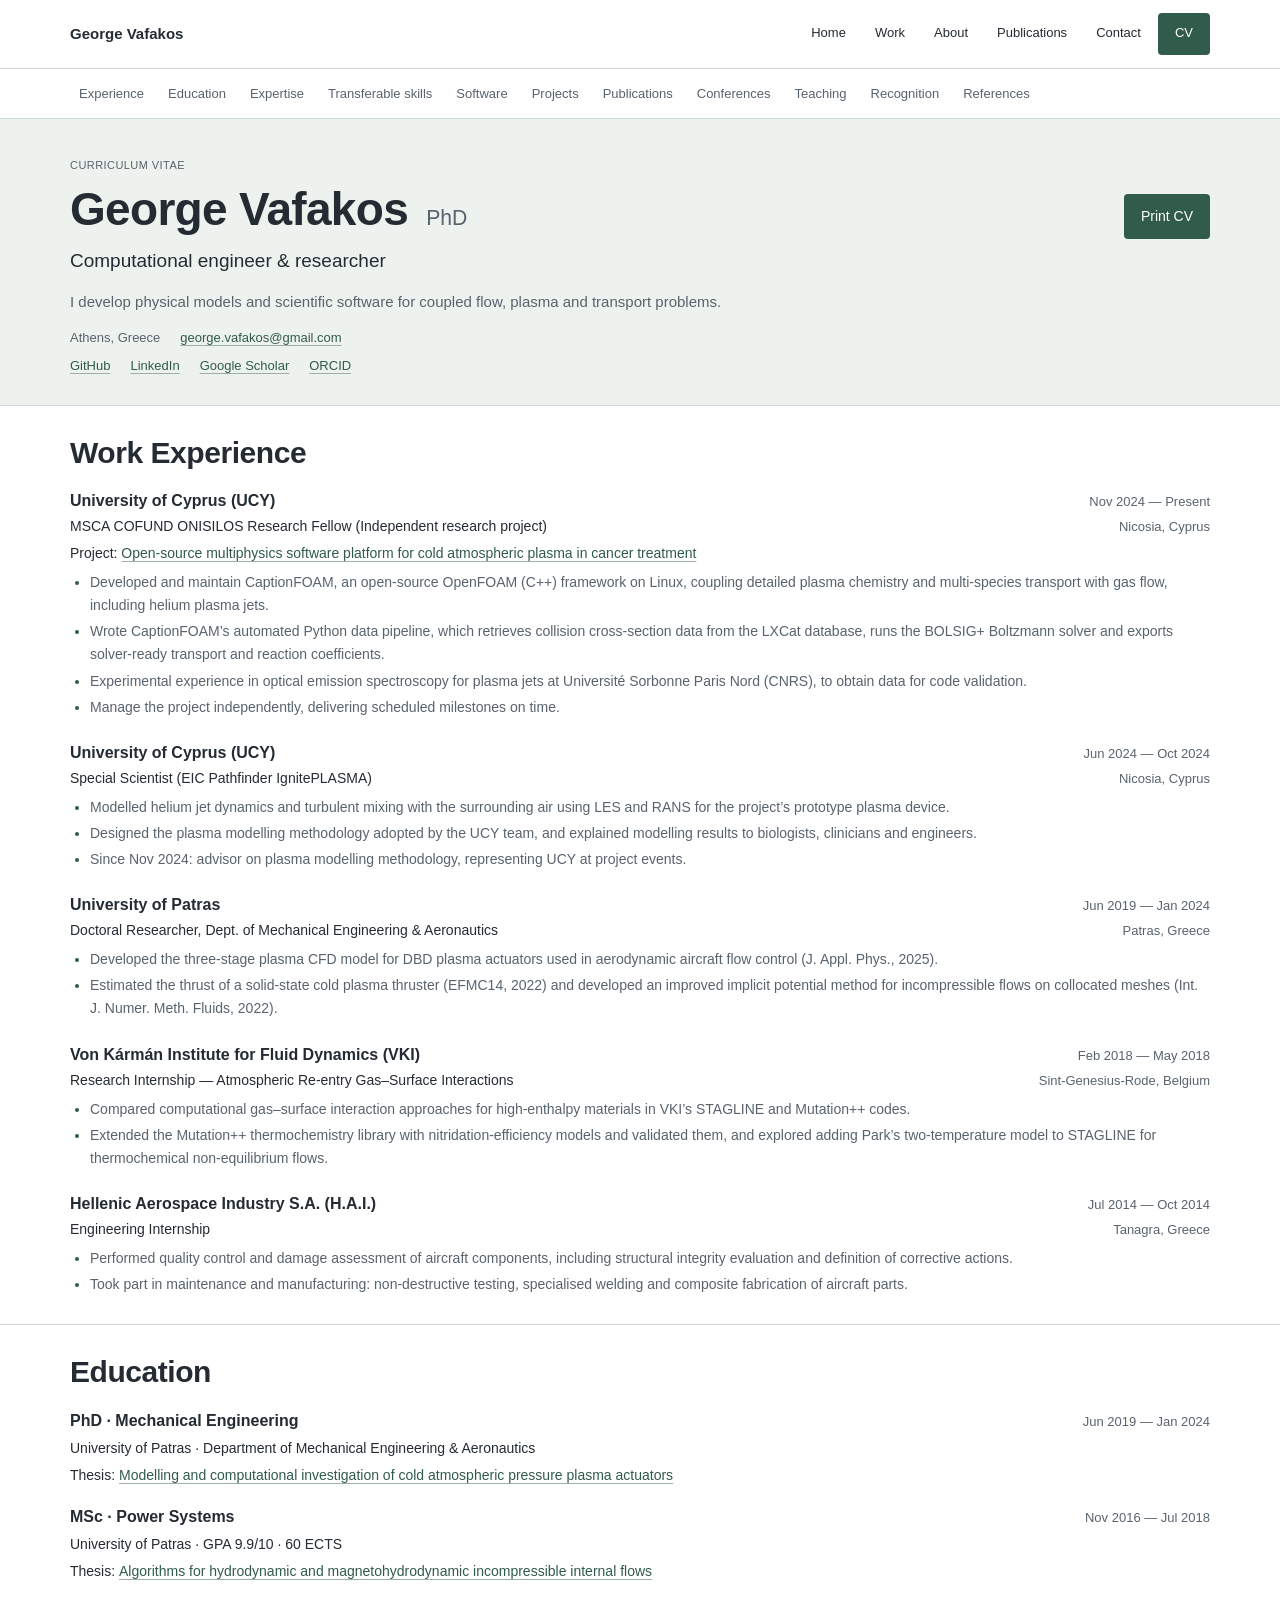
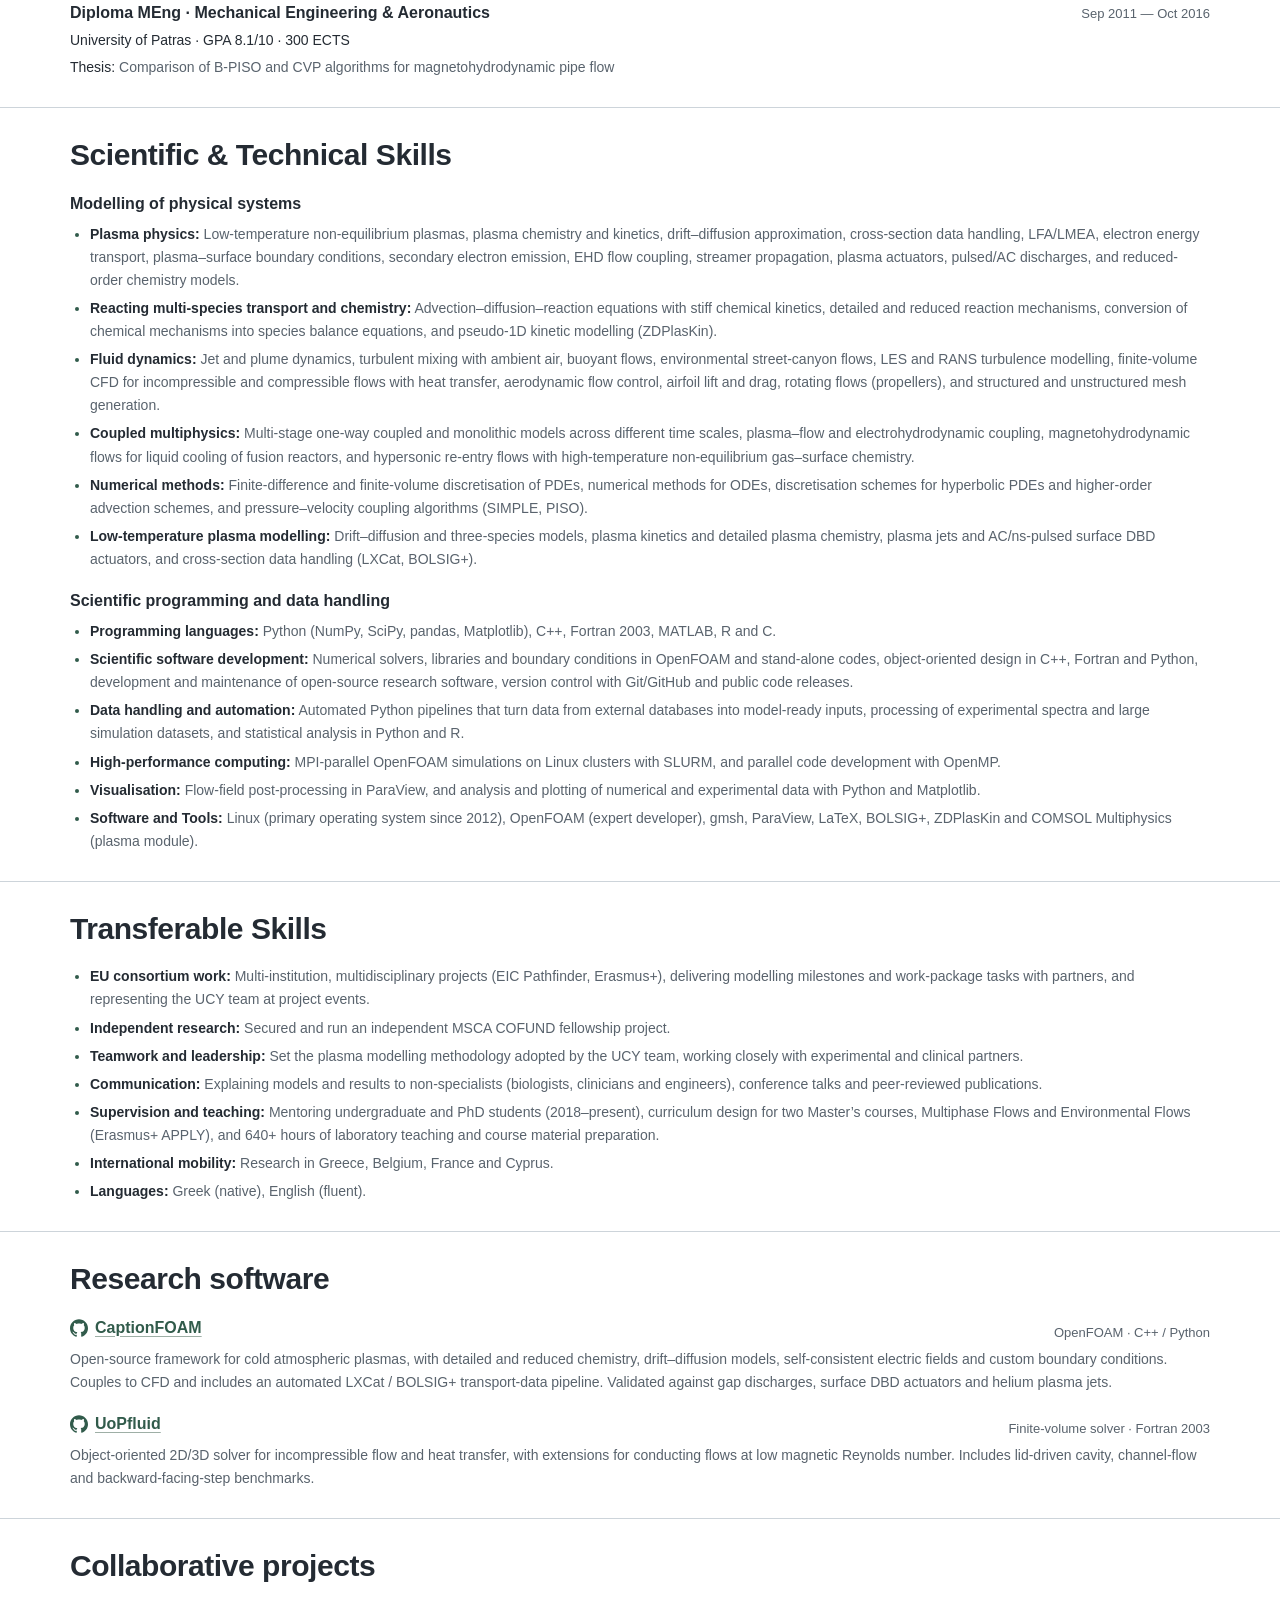
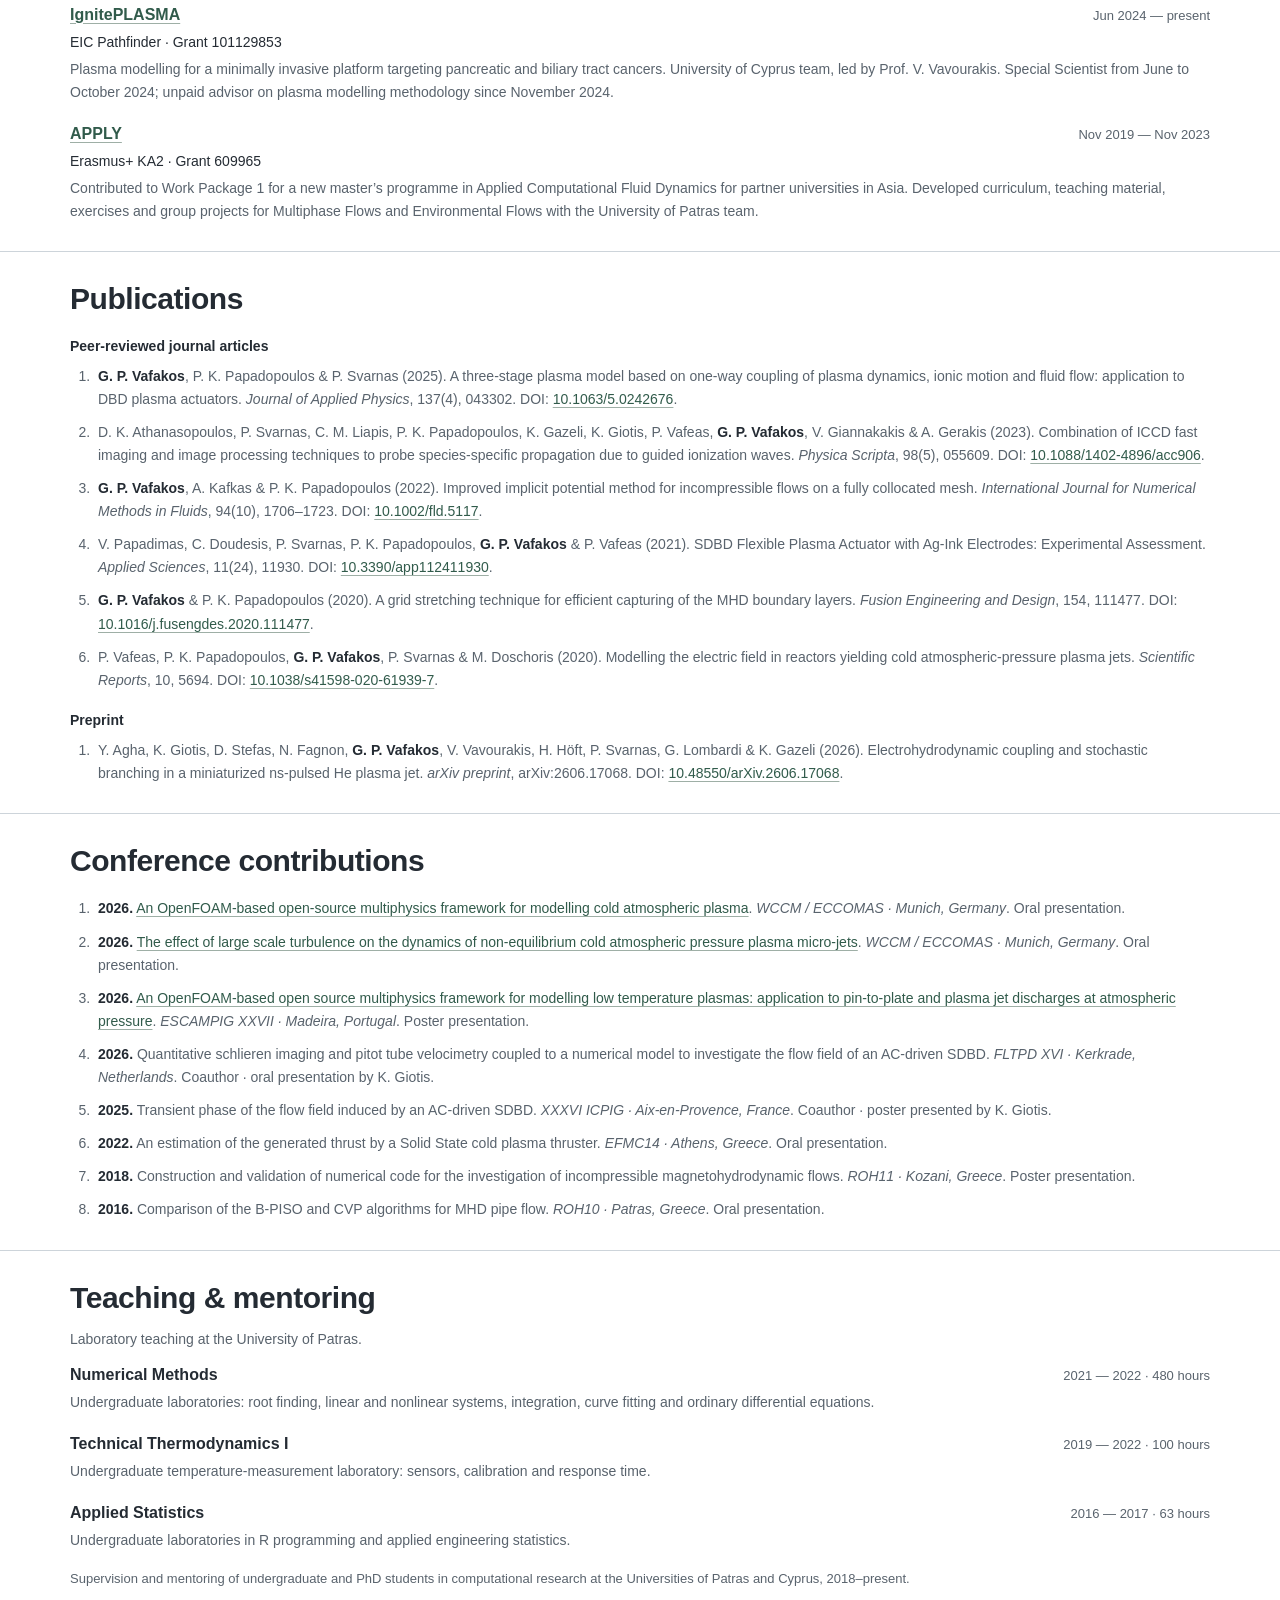
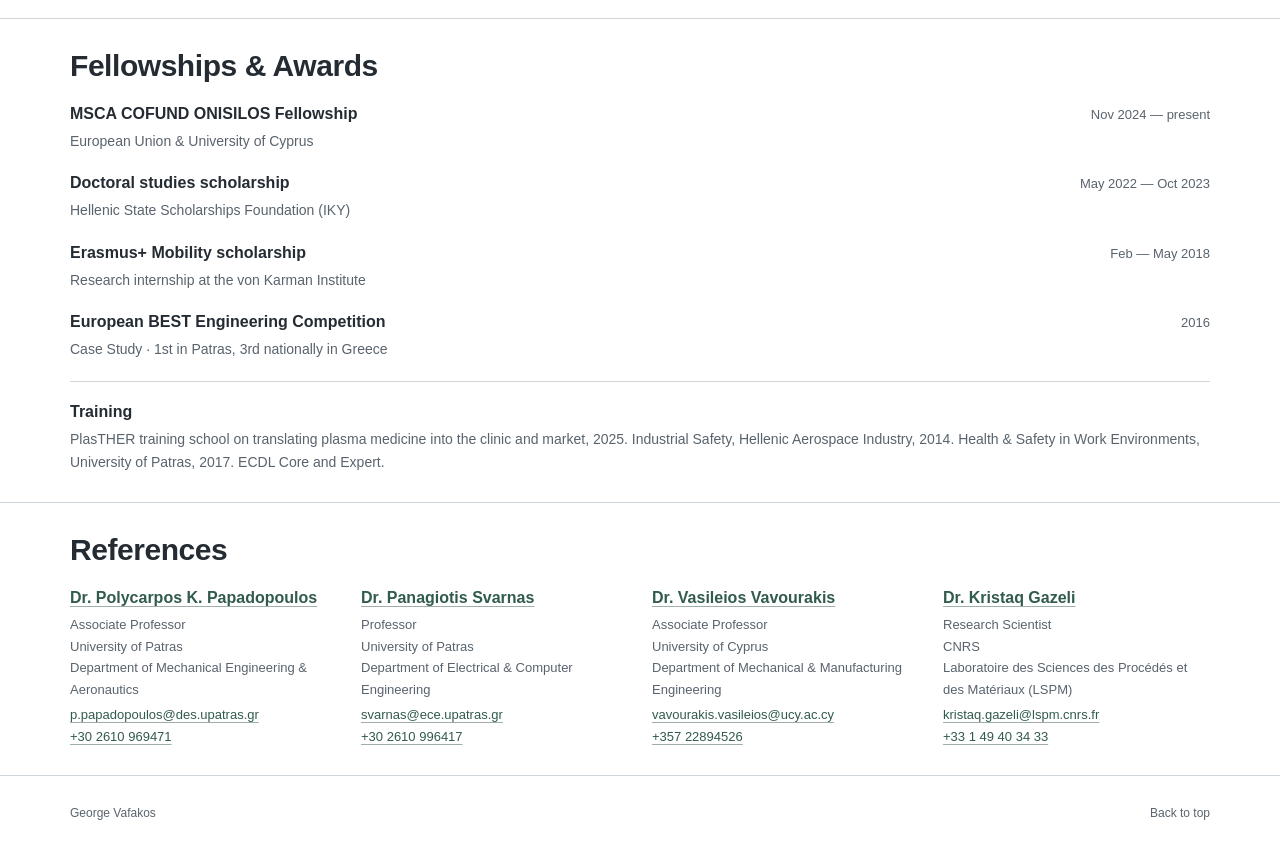
==== commit d1ccd1d7: "Publish portfolio (49c2ba5)" ====
--- a/cv/index.html
+++ b/cv/index.html
@@ -1 +1 @@
-<!DOCTYPE html><html lang="en"><head><meta charset="UTF-8"><meta name="viewport" content="width=device-width, initial-scale=1"><meta name="description" content="Research experience, education, scientific software and publications of George Vafakos, computational engineer and plasma physics researcher."><meta name="theme-color" content="#ffffff"><meta property="og:title" content="Curriculum vitae — George Vafakos"><meta property="og:description" content="Research experience, education, scientific software and publications of George Vafakos, computational engineer and plasma physics researcher."><meta property="og:type" content="website"><link rel="icon" type="image/svg+xml" href="/favicon.svg"><title>Curriculum vitae — George Vafakos</title><link rel="stylesheet" href="/_astro/profile.BE4oSLq5.css"><link rel="stylesheet" href="/_astro/cv.9-wgEWLK.css"></head><body><a class="skip-link" href="#main">Skip to content</a><header class="site-header" id="site-header"><div class="header-inner container"><a class="brand" href="/" aria-label="George Vafakos — home">George Vafakos</a><button class="menu-toggle" aria-controls="main-nav" aria-expanded="false"><span>Menu</span><span class="menu-symbol" aria-hidden="true">+</span></button><nav id="main-nav" aria-label="Main navigation"><a href="/#home" data-section-link="home">Home</a><a href="/#work" data-section-link="work">Work</a><a href="/#about" data-section-link="about">About</a><a href="/#research" data-section-link="research">Publications</a><a href="/#contact" data-section-link="contact">Contact</a><a class="nav-cv" href="/cv/" aria-current="page">CV</a></nav></div></header><main id="main"><div class="cv-page" data-astro-cid-uue4a3aj><nav class="cv-navigation" aria-label="CV sections" data-reading-navigation data-astro-cid-uue4a3aj><div class="container" data-astro-cid-uue4a3aj><a href="#experience" data-section-link="experience" data-astro-cid-uue4a3aj>Experience</a><a href="#education" data-section-link="education" data-astro-cid-uue4a3aj>Education</a><a href="#expertise" data-section-link="expertise" data-astro-cid-uue4a3aj>Expertise</a><a href="#transferable-skills" data-section-link="transferable-skills" data-astro-cid-uue4a3aj>Transferable skills</a><a href="#software" data-section-link="software" data-astro-cid-uue4a3aj>Software</a><a href="#research-projects" data-section-link="research-projects" data-astro-cid-uue4a3aj>Projects</a><a href="#publications" data-section-link="publications" data-astro-cid-uue4a3aj>Publications</a><a href="#conferences" data-section-link="conferences" data-astro-cid-uue4a3aj>Conferences</a><a href="#teaching" data-section-link="teaching" data-astro-cid-uue4a3aj>Teaching</a><a href="#recognition" data-section-link="recognition" data-astro-cid-uue4a3aj>Recognition</a><a href="#references" data-section-link="references" data-astro-cid-uue4a3aj>References</a></div></nav><header class="cv-header" id="cv-introduction" data-section aria-labelledby="cv-name" data-astro-cid-uue4a3aj><div class="container" data-astro-cid-uue4a3aj><div class="cv-heading-row" data-astro-cid-uue4a3aj><div data-astro-cid-uue4a3aj><p class="eyebrow" data-astro-cid-uue4a3aj>Curriculum vitae</p><h1 id="cv-name" data-astro-cid-uue4a3aj>George Vafakos <span data-astro-cid-uue4a3aj>PhD</span></h1><p class="cv-title" data-astro-cid-uue4a3aj>Computational engineer &amp; researcher</p></div><button type="button" class="button button-dark print-button" id="print-cv" data-astro-cid-uue4a3aj>Print CV</button></div><p class="cv-summary" data-astro-cid-uue4a3aj>I develop physical models and scientific software for coupled flow, plasma and transport problems.</p><div class="cv-contact" data-astro-cid-uue4a3aj><span data-astro-cid-uue4a3aj>Athens, Greece</span><a class="inline-link" href="mailto:george.vafakos@gmail.com" data-astro-cid-uue4a3aj>george.vafakos@gmail.com</a></div><div class="cv-profiles" data-astro-cid-uue4a3aj><a class="inline-link" href="https://github.com/GeorgeVafakos" target="_blank" rel="noreferrer" data-astro-cid-uue4a3aj>GitHub</a><a class="inline-link" href="https://www.linkedin.com/in/george-vafakos" target="_blank" rel="noreferrer" data-astro-cid-uue4a3aj>LinkedIn</a><a class="inline-link" href="https://scholar.google.com/citations?hl=en&amp;user=BUuyzSMAAAAJ" target="_blank" rel="noreferrer" data-astro-cid-uue4a3aj>Google Scholar</a><a class="inline-link" href="https://orcid.org/0000-0001-8248-4472" target="_blank" rel="noreferrer" data-astro-cid-uue4a3aj>ORCID</a></div></div></header><section class="cv-section" id="experience" data-section aria-labelledby="experience-title" data-astro-cid-uue4a3aj><div class="container" data-astro-cid-uue4a3aj><h2 id="experience-title" data-astro-cid-uue4a3aj>Work experience</h2><article class="cv-entry experience-entry" data-astro-cid-uue4a3aj><div class="entry-heading" data-astro-cid-uue4a3aj><h3 data-astro-cid-uue4a3aj>University of Cyprus (UCY)</h3><span class="entry-period" data-astro-cid-uue4a3aj>Nov 2024 — Present</span></div><div class="entry-subheading" data-astro-cid-uue4a3aj><p class="entry-role" data-astro-cid-uue4a3aj>MSCA COFUND ONISILOS Research Fellow (Independent research project)</p><span class="entry-location" data-astro-cid-uue4a3aj>Nicosia, Cyprus</span></div><p class="entry-project" data-astro-cid-uue4a3aj><span data-astro-cid-uue4a3aj>Project: </span><a class="inline-link" href="https://www.ucy.ac.cy/onisilos/wp-content/uploads/sites/169/2026/03/ONISILOS-MSCA-COFUND-FELLOW.pdf" target="_blank" rel="noreferrer" data-astro-cid-uue4a3aj>Open-source multiphysics software platform for cold atmospheric plasma in cancer treatment</a></p><ul class="experience-details" data-astro-cid-uue4a3aj><li data-astro-cid-uue4a3aj>Developed and maintain CaptionFOAM, an open-source OpenFOAM (C++) framework on Linux, coupling detailed plasma chemistry and multi-species transport with gas flow, including helium plasma jets.</li><li data-astro-cid-uue4a3aj>Wrote CaptionFOAM’s automated Python data pipeline, which retrieves collision cross-section data from the LXCat database, runs the BOLSIG+ Boltzmann solver and exports solver-ready transport and reaction coefficients.</li><li data-astro-cid-uue4a3aj>Experimental experience in optical emission spectroscopy for plasma jets at Université Sorbonne Paris Nord (CNRS), to obtain data for code validation.</li><li data-astro-cid-uue4a3aj>Manage the project independently, delivering scheduled milestones on time.</li></ul></article><article class="cv-entry experience-entry" data-astro-cid-uue4a3aj><div class="entry-heading" data-astro-cid-uue4a3aj><h3 data-astro-cid-uue4a3aj>University of Cyprus (UCY)</h3><span class="entry-period" data-astro-cid-uue4a3aj>Jun 2024 — Oct 2024</span></div><div class="entry-subheading" data-astro-cid-uue4a3aj><p class="entry-role" data-astro-cid-uue4a3aj>Special Scientist (EIC Pathfinder IgnitePLASMA)</p><span class="entry-location" data-astro-cid-uue4a3aj>Nicosia, Cyprus</span></div><ul class="experience-details" data-astro-cid-uue4a3aj><li data-astro-cid-uue4a3aj>Modelled helium jet dynamics and turbulent mixing with the surrounding air using LES and RANS for the project’s prototype plasma device.</li><li data-astro-cid-uue4a3aj>Designed the plasma modelling methodology adopted by the UCY team, and explained modelling results to biologists, clinicians and engineers.</li><li data-astro-cid-uue4a3aj>Since Nov 2024: advisor on plasma modelling methodology, representing UCY at project events.</li></ul></article><article class="cv-entry experience-entry" data-astro-cid-uue4a3aj><div class="entry-heading" data-astro-cid-uue4a3aj><h3 data-astro-cid-uue4a3aj>University of Patras</h3><span class="entry-period" data-astro-cid-uue4a3aj>Jun 2019 — Jan 2024</span></div><div class="entry-subheading" data-astro-cid-uue4a3aj><p class="entry-role" data-astro-cid-uue4a3aj>Doctoral Researcher, Dept. of Mechanical Engineering &amp; Aeronautics</p><span class="entry-location" data-astro-cid-uue4a3aj>Patras, Greece</span></div><ul class="experience-details" data-astro-cid-uue4a3aj><li data-astro-cid-uue4a3aj>Developed the three-stage plasma CFD model for DBD plasma actuators used in aerodynamic aircraft flow control (J. Appl. Phys., 2025).</li><li data-astro-cid-uue4a3aj>Estimated the thrust of a solid-state cold plasma thruster (EFMC14, 2022) and developed an improved implicit potential method for incompressible flows on collocated meshes (Int. J. Numer. Meth. Fluids, 2022).</li></ul></article><article class="cv-entry experience-entry" data-astro-cid-uue4a3aj><div class="entry-heading" data-astro-cid-uue4a3aj><h3 data-astro-cid-uue4a3aj>Von Kármán Institute for Fluid Dynamics (VKI)</h3><span class="entry-period" data-astro-cid-uue4a3aj>Feb 2018 — May 2018</span></div><div class="entry-subheading" data-astro-cid-uue4a3aj><p class="entry-role" data-astro-cid-uue4a3aj>Research Internship — Atmospheric Re-entry Gas–Surface Interactions</p><span class="entry-location" data-astro-cid-uue4a3aj>Sint-Genesius-Rode, Belgium</span></div><ul class="experience-details" data-astro-cid-uue4a3aj><li data-astro-cid-uue4a3aj>Compared computational gas–surface interaction approaches for high-enthalpy materials in VKI’s STAGLINE and Mutation++ codes.</li><li data-astro-cid-uue4a3aj>Extended the Mutation++ thermochemistry library with nitridation-efficiency models and validated them, and explored adding Park’s two-temperature model to STAGLINE for thermochemical non-equilibrium flows.</li></ul></article><article class="cv-entry experience-entry" data-astro-cid-uue4a3aj><div class="entry-heading" data-astro-cid-uue4a3aj><h3 data-astro-cid-uue4a3aj>Hellenic Aerospace Industry S.A. (H.A.I.)</h3><span class="entry-period" data-astro-cid-uue4a3aj>Jul 2014 — Oct 2014</span></div><div class="entry-subheading" data-astro-cid-uue4a3aj><p class="entry-role" data-astro-cid-uue4a3aj>Engineering Internship</p><span class="entry-location" data-astro-cid-uue4a3aj>Tanagra, Greece</span></div><ul class="experience-details" data-astro-cid-uue4a3aj><li data-astro-cid-uue4a3aj>Performed quality control and damage assessment of aircraft components, including structural integrity evaluation and definition of corrective actions.</li><li data-astro-cid-uue4a3aj>Took part in maintenance and manufacturing: non-destructive testing, specialised welding and composite fabrication of aircraft parts.</li></ul></article></div></section><section class="cv-section" id="education" data-section aria-labelledby="education-title" data-astro-cid-uue4a3aj><div class="container" data-astro-cid-uue4a3aj><h2 id="education-title" data-astro-cid-uue4a3aj>Education</h2><article class="cv-entry" data-astro-cid-uue4a3aj><div class="entry-heading" data-astro-cid-uue4a3aj><h3 data-astro-cid-uue4a3aj>PhD · Mechanical Engineering</h3><span class="entry-period" data-astro-cid-uue4a3aj>Jun 2019 — Jan 2024</span></div><p class="entry-organization" data-astro-cid-uue4a3aj>University of Patras · Department of Mechanical Engineering &amp; Aeronautics</p><p class="thesis" data-astro-cid-uue4a3aj><span data-astro-cid-uue4a3aj>Thesis: </span><a class="inline-link" href="https://hdl.handle.net/10889/26550" target="_blank" rel="noreferrer" data-astro-cid-uue4a3aj>Modelling and computational investigation of cold atmospheric pressure plasma actuators</a></p></article><article class="cv-entry" data-astro-cid-uue4a3aj><div class="entry-heading" data-astro-cid-uue4a3aj><h3 data-astro-cid-uue4a3aj>MSc · Power Systems</h3><span class="entry-period" data-astro-cid-uue4a3aj>Nov 2016 — Jul 2018</span></div><p class="entry-organization" data-astro-cid-uue4a3aj>University of Patras · GPA 9.9/10 · 60 ECTS</p><p class="thesis" data-astro-cid-uue4a3aj><span data-astro-cid-uue4a3aj>Thesis: </span><a class="inline-link" href="http://hdl.handle.net/10889/12148" target="_blank" rel="noreferrer" data-astro-cid-uue4a3aj>Algorithms for hydrodynamic and magnetohydrodynamic incompressible internal flows</a></p></article><article class="cv-entry" data-astro-cid-uue4a3aj><div class="entry-heading" data-astro-cid-uue4a3aj><h3 data-astro-cid-uue4a3aj>Diploma MEng · Mechanical Engineering &amp; Aeronautics</h3><span class="entry-period" data-astro-cid-uue4a3aj>Sep 2011 — Oct 2016</span></div><p class="entry-organization" data-astro-cid-uue4a3aj>University of Patras · GPA 8.1/10 · 300 ECTS</p><p class="thesis" data-astro-cid-uue4a3aj><span data-astro-cid-uue4a3aj>Thesis: </span>Comparison of B-PISO and CVP algorithms for magnetohydrodynamic pipe flow</p></article></div></section><section class="cv-section" id="expertise" data-section aria-labelledby="expertise-title" data-astro-cid-uue4a3aj><div class="container" data-astro-cid-uue4a3aj><h2 id="expertise-title" data-astro-cid-uue4a3aj>Scientific &amp; Technical Skills</h2><div class="skills-groups" data-astro-cid-uue4a3aj><article data-astro-cid-uue4a3aj><h3 data-astro-cid-uue4a3aj>Modelling of physical systems</h3><ul class="skills-list" data-astro-cid-uue4a3aj><li data-astro-cid-uue4a3aj><strong data-astro-cid-uue4a3aj>Reacting multi-species transport and chemistry:</strong> Advection–diffusion–reaction equations with stiff chemical kinetics, detailed and reduced reaction mechanisms, conversion of chemical mechanisms into species balance equations, and pseudo-1D kinetic modelling (ZDPlasKin).</li><li data-astro-cid-uue4a3aj><strong data-astro-cid-uue4a3aj>Fluid dynamics:</strong> Jet and plume dynamics, turbulent mixing with ambient air, buoyant flows, environmental street-canyon flows, LES and RANS turbulence modelling, finite-volume CFD for incompressible and compressible flows with heat transfer, aerodynamic flow control, airfoil lift and drag, rotating flows (propellers), and structured and unstructured mesh generation.</li><li data-astro-cid-uue4a3aj><strong data-astro-cid-uue4a3aj>Coupled multiphysics:</strong> Multi-stage one-way coupled and monolithic models across different time scales, plasma–flow and electrohydrodynamic coupling, magnetohydrodynamic flows for liquid cooling of fusion reactors, and hypersonic re-entry flows with high-temperature non-equilibrium gas–surface chemistry.</li><li data-astro-cid-uue4a3aj><strong data-astro-cid-uue4a3aj>Numerical methods:</strong> Finite-difference and finite-volume discretisation of PDEs, numerical methods for ODEs, discretisation schemes for hyperbolic PDEs and higher-order advection schemes, and pressure–velocity coupling algorithms (SIMPLE, PISO).</li><li data-astro-cid-uue4a3aj><strong data-astro-cid-uue4a3aj>Low-temperature plasma modelling:</strong> Drift–diffusion and three-species models, plasma kinetics and detailed plasma chemistry, plasma jets and AC/ns-pulsed surface DBD actuators, and cross-section data handling (LXCat, BOLSIG+).</li></ul></article><article data-astro-cid-uue4a3aj><h3 data-astro-cid-uue4a3aj>Scientific programming and data handling</h3><ul class="skills-list" data-astro-cid-uue4a3aj><li data-astro-cid-uue4a3aj><strong data-astro-cid-uue4a3aj>Programming languages:</strong> Python (NumPy, SciPy, pandas, Matplotlib), C++, Fortran 2003, MATLAB, R and C.</li><li data-astro-cid-uue4a3aj><strong data-astro-cid-uue4a3aj>Scientific software development:</strong> Numerical solvers, libraries and boundary conditions in OpenFOAM and stand-alone codes, object-oriented design in C++, Fortran and Python, development and maintenance of open-source research software, version control with Git/GitHub and public code releases.</li><li data-astro-cid-uue4a3aj><strong data-astro-cid-uue4a3aj>Data handling and automation:</strong> Automated Python pipelines that turn data from external databases into model-ready inputs, processing of experimental spectra and large simulation datasets, and statistical analysis in Python and R.</li><li data-astro-cid-uue4a3aj><strong data-astro-cid-uue4a3aj>High-performance computing:</strong> MPI-parallel OpenFOAM simulations on Linux clusters with SLURM, and parallel code development with OpenMP.</li><li data-astro-cid-uue4a3aj><strong data-astro-cid-uue4a3aj>Visualisation:</strong> Flow-field post-processing in ParaView, and analysis and plotting of numerical and experimental data with Python and Matplotlib.</li><li data-astro-cid-uue4a3aj><strong data-astro-cid-uue4a3aj>Environment and tools:</strong> Linux (primary operating system since 2012), OpenFOAM (expert developer), gmsh, ParaView, LaTeX, BOLSIG+, ZDPlasKin and COMSOL Multiphysics (plasma module).</li></ul></article></div></div></section><section class="cv-section" id="transferable-skills" data-section aria-labelledby="transferable-skills-title" data-astro-cid-uue4a3aj><div class="container" data-astro-cid-uue4a3aj><h2 id="transferable-skills-title" data-astro-cid-uue4a3aj>Transferable Skills</h2><ul class="skills-list" data-astro-cid-uue4a3aj><li data-astro-cid-uue4a3aj><strong data-astro-cid-uue4a3aj>EU consortium work:</strong> Multi-institution, multidisciplinary projects (EIC Pathfinder, Erasmus+), delivering modelling milestones and work-package tasks with partners, and representing the UCY team at project events.</li><li data-astro-cid-uue4a3aj><strong data-astro-cid-uue4a3aj>Independent research:</strong> Secured and run an independent MSCA COFUND fellowship project.</li><li data-astro-cid-uue4a3aj><strong data-astro-cid-uue4a3aj>Teamwork and leadership:</strong> Set the plasma modelling methodology adopted by the UCY team, working closely with experimental and clinical partners.</li><li data-astro-cid-uue4a3aj><strong data-astro-cid-uue4a3aj>Communication:</strong> Explaining models and results to non-specialists (biologists, clinicians and engineers), conference talks and peer-reviewed publications.</li><li data-astro-cid-uue4a3aj><strong data-astro-cid-uue4a3aj>Supervision and teaching:</strong> Mentoring undergraduate and PhD students (2018–present), curriculum design for two Master’s courses, Multiphase Flows and Environmental Flows (Erasmus+ APPLY), and 640+ hours of laboratory teaching and course material preparation.</li><li data-astro-cid-uue4a3aj><strong data-astro-cid-uue4a3aj>International mobility:</strong> Research in Greece, Belgium, France and Cyprus.</li><li data-astro-cid-uue4a3aj><strong data-astro-cid-uue4a3aj>Languages:</strong> Greek (native), English (fluent).</li></ul></div></section><section class="cv-section" id="software" data-section aria-labelledby="software-title" data-astro-cid-uue4a3aj><div class="container" data-astro-cid-uue4a3aj><h2 id="software-title" data-astro-cid-uue4a3aj>Research software</h2><article class="cv-entry" data-astro-cid-uue4a3aj><div class="entry-heading" data-astro-cid-uue4a3aj><h3 data-astro-cid-uue4a3aj><a class="inline-link" href="https://github.com/InSilicoModellingGroup/CaptionFOAM" target="_blank" rel="noreferrer" data-astro-cid-uue4a3aj>CaptionFOAM</a></h3><span class="entry-period" data-astro-cid-uue4a3aj>OpenFOAM · C++ / Python</span></div><p data-astro-cid-uue4a3aj>Open-source framework for cold atmospheric plasmas, with detailed and reduced chemistry, drift–diffusion models, self-consistent electric fields and custom boundary conditions. Couples to CFD and includes an automated LXCat / BOLSIG+ transport-data pipeline. Validated against gap discharges, surface DBD actuators and helium plasma jets.</p></article><article class="cv-entry" data-astro-cid-uue4a3aj><div class="entry-heading" data-astro-cid-uue4a3aj><h3 data-astro-cid-uue4a3aj><a class="inline-link" href="https://github.com/GeorgeVafakos/UoPfluid" target="_blank" rel="noreferrer" data-astro-cid-uue4a3aj>UoPfluid</a></h3><span class="entry-period" data-astro-cid-uue4a3aj>Finite-volume solver · Fortran 2003</span></div><p data-astro-cid-uue4a3aj>Object-oriented 2D/3D solver for incompressible flow and heat transfer, with extensions for conducting flows at low magnetic Reynolds number. Includes lid-driven cavity, channel-flow and backward-facing-step benchmarks.</p></article></div></section><section class="cv-section" id="research-projects" data-section aria-labelledby="projects-title" data-astro-cid-uue4a3aj><div class="container" data-astro-cid-uue4a3aj><h2 id="projects-title" data-astro-cid-uue4a3aj>Collaborative projects</h2><article class="cv-entry" data-astro-cid-uue4a3aj><div class="entry-heading" data-astro-cid-uue4a3aj><h3 data-astro-cid-uue4a3aj><a class="inline-link" href="https://igniteplasma.eu/" target="_blank" rel="noreferrer" data-astro-cid-uue4a3aj>IgnitePLASMA</a></h3><span class="entry-period" data-astro-cid-uue4a3aj>Jun 2024 — present</span></div><p class="entry-organization" data-astro-cid-uue4a3aj>EIC Pathfinder · Grant 101129853</p><p data-astro-cid-uue4a3aj>Plasma modelling for a minimally invasive platform targeting pancreatic and biliary tract cancers. University of Cyprus team, led by Prof. V. Vavourakis. Special Scientist from June to October 2024; unpaid advisor on plasma modelling methodology since November 2024.</p></article><article class="cv-entry" data-astro-cid-uue4a3aj><div class="entry-heading" data-astro-cid-uue4a3aj><h3 data-astro-cid-uue4a3aj><a class="inline-link" href="https://apply-project.eu/" target="_blank" rel="noreferrer" data-astro-cid-uue4a3aj>APPLY</a></h3><span class="entry-period" data-astro-cid-uue4a3aj>Nov 2019 — Nov 2023</span></div><p class="entry-organization" data-astro-cid-uue4a3aj>Erasmus+ KA2 · Grant 609965</p><p data-astro-cid-uue4a3aj>Contributed to Work Package 1 for a new master’s programme in Applied Computational Fluid Dynamics for partner universities in Asia. Developed curriculum, teaching material, exercises and group projects for Multiphase Flows and Environmental Flows with the University of Patras team.</p></article></div></section><section class="cv-section" id="publications" data-section aria-labelledby="publications-title" data-astro-cid-uue4a3aj><div class="container" data-astro-cid-uue4a3aj><h2 id="publications-title" data-astro-cid-uue4a3aj>Publications</h2><div class="publication-group" data-astro-cid-uue4a3aj><h3 class="group-title" data-astro-cid-uue4a3aj>Peer-reviewed journal articles</h3><ol class="citation-list" data-astro-cid-uue4a3aj><li data-astro-cid-uue4a3aj><strong data-astro-cid-uue4a3aj>G. P. Vafakos</strong>, P. K. Papadopoulos &amp; P. Svarnas (2025). A three-stage plasma model based on one-way coupling of plasma dynamics, ionic motion and fluid flow: application to DBD plasma actuators. <em data-astro-cid-uue4a3aj>Journal of Applied Physics</em>, 137(4), 043302. DOI: <a class="inline-link doi-link" href="https://doi.org/10.1063/5.0242676" target="_blank" rel="noreferrer" data-astro-cid-uue4a3aj>10.1063/5.0242676</a>.</li><li data-astro-cid-uue4a3aj>D. K. Athanasopoulos, P. Svarnas, C. M. Liapis, P. K. Papadopoulos, K. Gazeli, K. Giotis, P. Vafeas, <strong data-astro-cid-uue4a3aj>G. P. Vafakos</strong>, V. Giannakakis &amp; A. Gerakis (2023). Combination of ICCD fast imaging and image processing techniques to probe species-specific propagation due to guided ionization waves. <em data-astro-cid-uue4a3aj>Physica Scripta</em>, 98(5), 055609. DOI: <a class="inline-link doi-link" href="https://doi.org/10.1088/1402-4896/acc906" target="_blank" rel="noreferrer" data-astro-cid-uue4a3aj>10.1088/1402-4896/acc906</a>.</li><li data-astro-cid-uue4a3aj><strong data-astro-cid-uue4a3aj>G. P. Vafakos</strong>, A. Kafkas &amp; P. K. Papadopoulos (2022). Improved implicit potential method for incompressible flows on a fully collocated mesh. <em data-astro-cid-uue4a3aj>International Journal for Numerical Methods in Fluids</em>, 94(10), 1706–1723. DOI: <a class="inline-link doi-link" href="https://doi.org/10.1002/fld.5117" target="_blank" rel="noreferrer" data-astro-cid-uue4a3aj>10.1002/fld.5117</a>.</li><li data-astro-cid-uue4a3aj>V. Papadimas, C. Doudesis, P. Svarnas, P. K. Papadopoulos, <strong data-astro-cid-uue4a3aj>G. P. Vafakos</strong> &amp; P. Vafeas (2021). SDBD Flexible Plasma Actuator with Ag-Ink Electrodes: Experimental Assessment. <em data-astro-cid-uue4a3aj>Applied Sciences</em>, 11(24), 11930. DOI: <a class="inline-link doi-link" href="https://doi.org/10.3390/app112411930" target="_blank" rel="noreferrer" data-astro-cid-uue4a3aj>10.3390/app112411930</a>.</li><li data-astro-cid-uue4a3aj><strong data-astro-cid-uue4a3aj>G. P. Vafakos</strong> &amp; P. K. Papadopoulos (2020). A grid stretching technique for efficient capturing of the MHD boundary layers. <em data-astro-cid-uue4a3aj>Fusion Engineering and Design</em>, 154, 111477. DOI: <a class="inline-link doi-link" href="https://doi.org/10.1016/j.fusengdes.2020.111477" target="_blank" rel="noreferrer" data-astro-cid-uue4a3aj>10.1016/j.fusengdes.2020.111477</a>.</li><li data-astro-cid-uue4a3aj>P. Vafeas, P. K. Papadopoulos, <strong data-astro-cid-uue4a3aj>G. P. Vafakos</strong>, P. Svarnas &amp; M. Doschoris (2020). Modelling the electric field in reactors yielding cold atmospheric-pressure plasma jets. <em data-astro-cid-uue4a3aj>Scientific Reports</em>, 10, 5694. DOI: <a class="inline-link doi-link" href="https://doi.org/10.1038/s41598-020-61939-7" target="_blank" rel="noreferrer" data-astro-cid-uue4a3aj>10.1038/s41598-020-61939-7</a>.</li></ol></div><div class="publication-group" data-astro-cid-uue4a3aj><h3 class="group-title" data-astro-cid-uue4a3aj>Preprint</h3><ol class="citation-list" data-astro-cid-uue4a3aj><li data-astro-cid-uue4a3aj>Y. Agha, K. Giotis, D. Stefas, N. Fagnon, <strong data-astro-cid-uue4a3aj>G. P. Vafakos</strong>, V. Vavourakis, H. Höft, P. Svarnas, G. Lombardi &amp; K. Gazeli (2026). Electrohydrodynamic coupling and stochastic branching in a miniaturized ns-pulsed He plasma jet. <em data-astro-cid-uue4a3aj>arXiv preprint</em>, arXiv:2606.17068. DOI: <a class="inline-link doi-link" href="https://doi.org/10.48550/arXiv.2606.17068" target="_blank" rel="noreferrer" data-astro-cid-uue4a3aj>10.48550/arXiv.2606.17068</a>.</li></ol></div></div></section><section class="cv-section" id="conferences" data-section aria-labelledby="conferences-title" data-astro-cid-uue4a3aj><div class="container" data-astro-cid-uue4a3aj><h2 id="conferences-title" data-astro-cid-uue4a3aj>Conference contributions</h2><ol class="citation-list" data-astro-cid-uue4a3aj><li data-astro-cid-uue4a3aj><span class="conference-year" data-astro-cid-uue4a3aj>2026.</span> <a class="inline-link" href="https://wccm-eccomas2026.org/event/contribution/1718d3b7-efaa-11f0-b205-000c29ddfc0c" target="_blank" rel="noreferrer" data-astro-cid-uue4a3aj>An OpenFOAM-based open-source multiphysics framework for modelling cold atmospheric plasma</a>. <em data-astro-cid-uue4a3aj>WCCM / ECCOMAS · Munich, Germany</em>. Oral presentation.</li><li data-astro-cid-uue4a3aj><span class="conference-year" data-astro-cid-uue4a3aj>2026.</span> <a class="inline-link" href="https://wccm-eccomas2026.org/event/contribution/7b19822c-ef9d-11f0-b205-000c29ddfc0c" target="_blank" rel="noreferrer" data-astro-cid-uue4a3aj>The effect of large scale turbulence on the dynamics of non-equilibrium cold atmospheric pressure plasma micro-jets</a>. <em data-astro-cid-uue4a3aj>WCCM / ECCOMAS · Munich, Germany</em>. Oral presentation.</li><li data-astro-cid-uue4a3aj><span class="conference-year" data-astro-cid-uue4a3aj>2026.</span> <a class="inline-link" href="https://escampig2026.sciencesconf.org/data/719061.pdf" target="_blank" rel="noreferrer" data-astro-cid-uue4a3aj>An OpenFOAM-based open source multiphysics framework for modelling low temperature plasmas: application to pin-to-plate and plasma jet discharges at atmospheric pressure</a>. <em data-astro-cid-uue4a3aj>ESCAMPIG XXVII · Madeira, Portugal</em>. Poster presentation.</li><li data-astro-cid-uue4a3aj><span class="conference-year" data-astro-cid-uue4a3aj>2026.</span> Quantitative schlieren imaging and pitot tube velocimetry coupled to a numerical model to investigate the flow field of an AC-driven SDBD. <em data-astro-cid-uue4a3aj>FLTPD XVI · Kerkrade, Netherlands</em>. Coauthor · oral presentation by K. Giotis.</li><li data-astro-cid-uue4a3aj><span class="conference-year" data-astro-cid-uue4a3aj>2025.</span> Transient phase of the flow field induced by an AC-driven SDBD. <em data-astro-cid-uue4a3aj>XXXVI ICPIG · Aix-en-Provence, France</em>. Coauthor · poster presented by K. Giotis.</li><li data-astro-cid-uue4a3aj><span class="conference-year" data-astro-cid-uue4a3aj>2022.</span> An estimation of the generated thrust by a Solid State cold plasma thruster. <em data-astro-cid-uue4a3aj>EFMC14 · Athens, Greece</em>. Oral presentation.</li><li data-astro-cid-uue4a3aj><span class="conference-year" data-astro-cid-uue4a3aj>2018.</span> Construction and validation of numerical code for the investigation of incompressible magnetohydrodynamic flows. <em data-astro-cid-uue4a3aj>ROH11 · Kozani, Greece</em>. Poster presentation.</li><li data-astro-cid-uue4a3aj><span class="conference-year" data-astro-cid-uue4a3aj>2016.</span> Comparison of the B-PISO and CVP algorithms for MHD pipe flow. <em data-astro-cid-uue4a3aj>ROH10 · Patras, Greece</em>. Oral presentation.</li></ol></div></section><section class="cv-section" id="teaching" data-section aria-labelledby="teaching-title" data-astro-cid-uue4a3aj><div class="container" data-astro-cid-uue4a3aj><h2 id="teaching-title" data-astro-cid-uue4a3aj>Teaching &amp; mentoring</h2><p class="section-intro" data-astro-cid-uue4a3aj>Laboratory teaching at the University of Patras.</p><article class="cv-entry" data-astro-cid-uue4a3aj><div class="entry-heading" data-astro-cid-uue4a3aj><h3 data-astro-cid-uue4a3aj>Numerical Methods</h3><span class="entry-period" data-astro-cid-uue4a3aj>2021 — 2022 · 480 hours</span></div><p data-astro-cid-uue4a3aj>Undergraduate laboratories: root finding, linear and nonlinear systems, integration, curve fitting and ordinary differential equations.</p></article><article class="cv-entry" data-astro-cid-uue4a3aj><div class="entry-heading" data-astro-cid-uue4a3aj><h3 data-astro-cid-uue4a3aj>Technical Thermodynamics I</h3><span class="entry-period" data-astro-cid-uue4a3aj>2019 — 2022 · 100 hours</span></div><p data-astro-cid-uue4a3aj>Undergraduate temperature-measurement laboratory: sensors, calibration and response time.</p></article><article class="cv-entry" data-astro-cid-uue4a3aj><div class="entry-heading" data-astro-cid-uue4a3aj><h3 data-astro-cid-uue4a3aj>Applied Statistics</h3><span class="entry-period" data-astro-cid-uue4a3aj>2016 — 2017 · 63 hours</span></div><p data-astro-cid-uue4a3aj>Undergraduate laboratories in R programming and applied engineering statistics.</p></article><p class="cv-note" data-astro-cid-uue4a3aj>Supervision and mentoring of undergraduate and PhD students in computational research at the Universities of Patras and Cyprus, 2018–present.</p></div></section><section class="cv-section" id="recognition" data-section aria-labelledby="recognition-title" data-astro-cid-uue4a3aj><div class="container" data-astro-cid-uue4a3aj><h2 id="recognition-title" data-astro-cid-uue4a3aj>Fellowships &amp; Awards</h2><article class="cv-entry" data-astro-cid-uue4a3aj><div class="entry-heading" data-astro-cid-uue4a3aj><h3 data-astro-cid-uue4a3aj>MSCA COFUND ONISILOS Fellowship</h3><span class="entry-period" data-astro-cid-uue4a3aj>Nov 2024 — present</span></div><p data-astro-cid-uue4a3aj>European Union &amp; University of Cyprus</p></article><article class="cv-entry" data-astro-cid-uue4a3aj><div class="entry-heading" data-astro-cid-uue4a3aj><h3 data-astro-cid-uue4a3aj>Doctoral studies scholarship</h3><span class="entry-period" data-astro-cid-uue4a3aj>May 2022 — Oct 2023</span></div><p data-astro-cid-uue4a3aj>Hellenic State Scholarships Foundation (IKY)</p></article><article class="cv-entry" data-astro-cid-uue4a3aj><div class="entry-heading" data-astro-cid-uue4a3aj><h3 data-astro-cid-uue4a3aj>Erasmus+ Mobility scholarship</h3><span class="entry-period" data-astro-cid-uue4a3aj>Feb — May 2018</span></div><p data-astro-cid-uue4a3aj>Research internship at the von Karman Institute</p></article><article class="cv-entry" data-astro-cid-uue4a3aj><div class="entry-heading" data-astro-cid-uue4a3aj><h3 data-astro-cid-uue4a3aj>European BEST Engineering Competition</h3><span class="entry-period" data-astro-cid-uue4a3aj>2016</span></div><p data-astro-cid-uue4a3aj>Case Study · 1st in Patras, 3rd nationally in Greece</p></article><div class="additional-info" data-astro-cid-uue4a3aj><div data-astro-cid-uue4a3aj><h3 data-astro-cid-uue4a3aj>Training</h3><p data-astro-cid-uue4a3aj>PlasTHER training school on translating plasma medicine into the clinic and market, 2025. Industrial Safety, Hellenic Aerospace Industry, 2014. Health &amp; Safety in Work Environments, University of Patras, 2017. ECDL Core and Expert.</p></div></div></div></section><section class="cv-section" id="references" data-section aria-labelledby="references-title" data-astro-cid-uue4a3aj><div class="container" data-astro-cid-uue4a3aj><h2 id="references-title" data-astro-cid-uue4a3aj>References</h2><div class="references-grid" data-astro-cid-uue4a3aj><article data-astro-cid-uue4a3aj><h3 data-astro-cid-uue4a3aj><a class="inline-link" href="https://mead.upatras.gr/en/didaskontes/papadopoulos-policarpos/" target="_blank" rel="noreferrer" data-astro-cid-uue4a3aj>Dr. Polycarpos K. Papadopoulos</a></h3><p data-astro-cid-uue4a3aj>Associate Professor<br data-astro-cid-uue4a3aj>University of Patras<br data-astro-cid-uue4a3aj>Department of Mechanical Engineering &amp; Aeronautics</p><p data-astro-cid-uue4a3aj><a class="inline-link" href="mailto:p.papadopoulos@des.upatras.gr" data-astro-cid-uue4a3aj>p.papadopoulos@des.upatras.gr</a><br data-astro-cid-uue4a3aj><a class="inline-link" href="tel:+302610969471" data-astro-cid-uue4a3aj>+30 2610 969471</a></p></article><article data-astro-cid-uue4a3aj><h3 data-astro-cid-uue4a3aj><a class="inline-link" href="https://www.ece.upatras.gr/en/personnel/svarnas/" target="_blank" rel="noreferrer" data-astro-cid-uue4a3aj>Dr. Panagiotis Svarnas</a></h3><p data-astro-cid-uue4a3aj>Professor<br data-astro-cid-uue4a3aj>University of Patras<br data-astro-cid-uue4a3aj>Department of Electrical &amp; Computer Engineering</p><p data-astro-cid-uue4a3aj><a class="inline-link" href="mailto:svarnas@ece.upatras.gr" data-astro-cid-uue4a3aj>svarnas@ece.upatras.gr</a><br data-astro-cid-uue4a3aj><a class="inline-link" href="tel:+302610996417" data-astro-cid-uue4a3aj>+30 2610 996417</a></p></article><article data-astro-cid-uue4a3aj><h3 data-astro-cid-uue4a3aj><a class="inline-link" href="https://www.ucy.ac.cy/directory/en/profile/vvavou01" target="_blank" rel="noreferrer" data-astro-cid-uue4a3aj>Dr. Vasileios Vavourakis</a></h3><p data-astro-cid-uue4a3aj>Associate Professor<br data-astro-cid-uue4a3aj>University of Cyprus<br data-astro-cid-uue4a3aj>Department of Mechanical &amp; Manufacturing Engineering</p><p data-astro-cid-uue4a3aj><a class="inline-link" href="mailto:vavourakis.vasileios@ucy.ac.cy" data-astro-cid-uue4a3aj>vavourakis.vasileios@ucy.ac.cy</a><br data-astro-cid-uue4a3aj><a class="inline-link" href="tel:+35722894526" data-astro-cid-uue4a3aj>+357 22894526</a></p></article><article data-astro-cid-uue4a3aj><h3 data-astro-cid-uue4a3aj><a class="inline-link" href="https://www.lspm.cnrs.fr/en/pages-perso/kristaq-gazeli/" target="_blank" rel="noreferrer" data-astro-cid-uue4a3aj>Dr. Kristaq Gazeli</a></h3><p data-astro-cid-uue4a3aj>Research Scientist<br data-astro-cid-uue4a3aj>CNRS<br data-astro-cid-uue4a3aj>Laboratoire des Sciences des Procédés et des Matériaux (LSPM)</p><p data-astro-cid-uue4a3aj><a class="inline-link" href="mailto:kristaq.gazeli@lspm.cnrs.fr" data-astro-cid-uue4a3aj>kristaq.gazeli@lspm.cnrs.fr</a><br data-astro-cid-uue4a3aj><a class="inline-link" href="tel:+33149403433" data-astro-cid-uue4a3aj>+33 1 49 40 34 33</a></p></article></div></div></section></div></main><footer class="site-footer container"><span>George Vafakos</span><a href="#main">Back to top</a></footer><dialog class="media-dialog" aria-labelledby="dialog-title"><div class="dialog-top"><p id="dialog-title"></p><button class="dialog-close" aria-label="Close visualization">Close <span aria-hidden="true">×</span></button></div><div class="dialog-content"></div></dialog><script type="module" src="/_astro/Layout.astro_astro_type_script_index_0_lang.BivqSlVi.js"></script></body></html><script type="module">document.getElementById(`print-cv`)?.addEventListener(`click`,()=>window.print());</script>+<!DOCTYPE html><html lang="en"><head><meta charset="UTF-8"><meta name="viewport" content="width=device-width, initial-scale=1"><meta name="description" content="Research experience, education, scientific software and publications of George Vafakos, computational engineer and plasma physics researcher."><meta name="theme-color" content="#ffffff"><meta property="og:title" content="Curriculum vitae — George Vafakos"><meta property="og:description" content="Research experience, education, scientific software and publications of George Vafakos, computational engineer and plasma physics researcher."><meta property="og:type" content="website"><link rel="icon" type="image/svg+xml" href="/favicon.svg"><title>Curriculum vitae — George Vafakos</title><link rel="stylesheet" href="/_astro/profile.C_FWeQPQ.css"><link rel="stylesheet" href="/_astro/cv.B92SXM9g.css"></head><body><a class="skip-link" href="#main">Skip to content</a><header class="site-header" id="site-header"><div class="header-inner container"><a class="brand" href="/" aria-label="George Vafakos — home">George Vafakos</a><button class="menu-toggle" aria-controls="main-nav" aria-expanded="false"><span>Menu</span><span class="menu-symbol" aria-hidden="true">+</span></button><nav id="main-nav" aria-label="Main navigation"><a href="/#home" data-section-link="home">Home</a><a href="/#work" data-section-link="work">Work</a><a href="/#about" data-section-link="about">About</a><a href="/cv/#publications">Publications</a><a href="/#contact" data-section-link="contact">Contact</a><a class="nav-cv" href="/cv/" aria-current="page">CV</a></nav></div></header><main id="main"><div class="cv-page" data-astro-cid-uue4a3aj><nav class="cv-navigation" aria-label="CV sections" data-reading-navigation data-astro-cid-uue4a3aj><div class="container" data-astro-cid-uue4a3aj><a href="#experience" data-section-link="experience" data-astro-cid-uue4a3aj>Experience</a><a href="#education" data-section-link="education" data-astro-cid-uue4a3aj>Education</a><a href="#expertise" data-section-link="expertise" data-astro-cid-uue4a3aj>Expertise</a><a href="#transferable-skills" data-section-link="transferable-skills" data-astro-cid-uue4a3aj>Transferable skills</a><a href="#software" data-section-link="software" data-astro-cid-uue4a3aj>Software</a><a href="#research-projects" data-section-link="research-projects" data-astro-cid-uue4a3aj>Projects</a><a href="#publications" data-section-link="publications" data-astro-cid-uue4a3aj>Publications</a><a href="#conferences" data-section-link="conferences" data-astro-cid-uue4a3aj>Conferences</a><a href="#teaching" data-section-link="teaching" data-astro-cid-uue4a3aj>Teaching</a><a href="#recognition" data-section-link="recognition" data-astro-cid-uue4a3aj>Recognition</a><a href="#references" data-section-link="references" data-astro-cid-uue4a3aj>References</a></div></nav><header class="cv-header" id="cv-introduction" data-section aria-labelledby="cv-name" data-astro-cid-uue4a3aj><div class="container" data-astro-cid-uue4a3aj><div class="cv-heading-row" data-astro-cid-uue4a3aj><div data-astro-cid-uue4a3aj><p class="eyebrow" data-astro-cid-uue4a3aj>Curriculum vitae</p><h1 id="cv-name" data-astro-cid-uue4a3aj>George Vafakos <span data-astro-cid-uue4a3aj>PhD</span></h1><p class="cv-title" data-astro-cid-uue4a3aj>Computational engineer &amp; researcher</p></div><button type="button" class="button button-dark print-button" id="print-cv" data-astro-cid-uue4a3aj>Print CV</button></div><p class="cv-summary" data-astro-cid-uue4a3aj>I develop physical models and scientific software for coupled flow, plasma and transport problems.</p><div class="cv-contact" data-astro-cid-uue4a3aj><span data-astro-cid-uue4a3aj>Athens, Greece</span><a class="inline-link" href="mailto:george.vafakos@gmail.com" data-astro-cid-uue4a3aj>george.vafakos@gmail.com</a></div><div class="cv-profiles" data-astro-cid-uue4a3aj><a class="inline-link" href="https://github.com/GeorgeVafakos" target="_blank" rel="noreferrer" data-astro-cid-uue4a3aj>GitHub</a><a class="inline-link" href="https://www.linkedin.com/in/george-vafakos" target="_blank" rel="noreferrer" data-astro-cid-uue4a3aj>LinkedIn</a><a class="inline-link" href="https://scholar.google.com/citations?hl=en&amp;user=BUuyzSMAAAAJ" target="_blank" rel="noreferrer" data-astro-cid-uue4a3aj>Google Scholar</a><a class="inline-link" href="https://orcid.org/0000-0001-8248-4472" target="_blank" rel="noreferrer" data-astro-cid-uue4a3aj>ORCID</a></div></div></header><section class="cv-section" id="experience" data-section aria-labelledby="experience-title" data-astro-cid-uue4a3aj><div class="container" data-astro-cid-uue4a3aj><h2 id="experience-title" data-astro-cid-uue4a3aj>Work Experience</h2><article class="cv-entry experience-entry" data-astro-cid-uue4a3aj><div class="entry-heading" data-astro-cid-uue4a3aj><h3 data-astro-cid-uue4a3aj>University of Cyprus (UCY)</h3><span class="entry-period" data-astro-cid-uue4a3aj>Nov 2024 — Present</span></div><div class="entry-subheading" data-astro-cid-uue4a3aj><p class="entry-role" data-astro-cid-uue4a3aj>MSCA COFUND ONISILOS Research Fellow (Independent research project)</p><span class="entry-location" data-astro-cid-uue4a3aj>Nicosia, Cyprus</span></div><p class="entry-project" data-astro-cid-uue4a3aj><span data-astro-cid-uue4a3aj>Project: </span><a class="inline-link" href="https://www.ucy.ac.cy/onisilos/wp-content/uploads/sites/169/2026/03/ONISILOS-MSCA-COFUND-FELLOW.pdf" target="_blank" rel="noreferrer" data-astro-cid-uue4a3aj>Open-source multiphysics software platform for cold atmospheric plasma in cancer treatment</a></p><ul class="experience-details" data-astro-cid-uue4a3aj><li data-astro-cid-uue4a3aj>Developed and maintain CaptionFOAM, an open-source OpenFOAM (C++) framework on Linux, coupling detailed plasma chemistry and multi-species transport with gas flow, including helium plasma jets.</li><li data-astro-cid-uue4a3aj>Wrote CaptionFOAM’s automated Python data pipeline, which retrieves collision cross-section data from the LXCat database, runs the BOLSIG+ Boltzmann solver and exports solver-ready transport and reaction coefficients.</li><li data-astro-cid-uue4a3aj>Experimental experience in optical emission spectroscopy for plasma jets at Université Sorbonne Paris Nord (CNRS), to obtain data for code validation.</li><li data-astro-cid-uue4a3aj>Manage the project independently, delivering scheduled milestones on time.</li></ul></article><article class="cv-entry experience-entry" data-astro-cid-uue4a3aj><div class="entry-heading" data-astro-cid-uue4a3aj><h3 data-astro-cid-uue4a3aj>University of Cyprus (UCY)</h3><span class="entry-period" data-astro-cid-uue4a3aj>Jun 2024 — Oct 2024</span></div><div class="entry-subheading" data-astro-cid-uue4a3aj><p class="entry-role" data-astro-cid-uue4a3aj>Special Scientist (EIC Pathfinder IgnitePLASMA)</p><span class="entry-location" data-astro-cid-uue4a3aj>Nicosia, Cyprus</span></div><ul class="experience-details" data-astro-cid-uue4a3aj><li data-astro-cid-uue4a3aj>Modelled helium jet dynamics and turbulent mixing with the surrounding air using LES and RANS for the project’s prototype plasma device.</li><li data-astro-cid-uue4a3aj>Designed the plasma modelling methodology adopted by the UCY team, and explained modelling results to biologists, clinicians and engineers.</li><li data-astro-cid-uue4a3aj>Since Nov 2024: advisor on plasma modelling methodology, representing UCY at project events.</li></ul></article><article class="cv-entry experience-entry" data-astro-cid-uue4a3aj><div class="entry-heading" data-astro-cid-uue4a3aj><h3 data-astro-cid-uue4a3aj>University of Patras</h3><span class="entry-period" data-astro-cid-uue4a3aj>Jun 2019 — Jan 2024</span></div><div class="entry-subheading" data-astro-cid-uue4a3aj><p class="entry-role" data-astro-cid-uue4a3aj>Doctoral Researcher, Dept. of Mechanical Engineering &amp; Aeronautics</p><span class="entry-location" data-astro-cid-uue4a3aj>Patras, Greece</span></div><ul class="experience-details" data-astro-cid-uue4a3aj><li data-astro-cid-uue4a3aj>Developed the three-stage plasma CFD model for DBD plasma actuators used in aerodynamic aircraft flow control (J. Appl. Phys., 2025).</li><li data-astro-cid-uue4a3aj>Estimated the thrust of a solid-state cold plasma thruster (EFMC14, 2022) and developed an improved implicit potential method for incompressible flows on collocated meshes (Int. J. Numer. Meth. Fluids, 2022).</li></ul></article><article class="cv-entry experience-entry" data-astro-cid-uue4a3aj><div class="entry-heading" data-astro-cid-uue4a3aj><h3 data-astro-cid-uue4a3aj>Von Kármán Institute for Fluid Dynamics (VKI)</h3><span class="entry-period" data-astro-cid-uue4a3aj>Feb 2018 — May 2018</span></div><div class="entry-subheading" data-astro-cid-uue4a3aj><p class="entry-role" data-astro-cid-uue4a3aj>Research Internship — Atmospheric Re-entry Gas–Surface Interactions</p><span class="entry-location" data-astro-cid-uue4a3aj>Sint-Genesius-Rode, Belgium</span></div><ul class="experience-details" data-astro-cid-uue4a3aj><li data-astro-cid-uue4a3aj>Compared computational gas–surface interaction approaches for high-enthalpy materials in VKI’s STAGLINE and Mutation++ codes.</li><li data-astro-cid-uue4a3aj>Extended the Mutation++ thermochemistry library with nitridation-efficiency models and validated them, and explored adding Park’s two-temperature model to STAGLINE for thermochemical non-equilibrium flows.</li></ul></article><article class="cv-entry experience-entry" data-astro-cid-uue4a3aj><div class="entry-heading" data-astro-cid-uue4a3aj><h3 data-astro-cid-uue4a3aj>Hellenic Aerospace Industry S.A. (H.A.I.)</h3><span class="entry-period" data-astro-cid-uue4a3aj>Jul 2014 — Oct 2014</span></div><div class="entry-subheading" data-astro-cid-uue4a3aj><p class="entry-role" data-astro-cid-uue4a3aj>Engineering Internship</p><span class="entry-location" data-astro-cid-uue4a3aj>Tanagra, Greece</span></div><ul class="experience-details" data-astro-cid-uue4a3aj><li data-astro-cid-uue4a3aj>Performed quality control and damage assessment of aircraft components, including structural integrity evaluation and definition of corrective actions.</li><li data-astro-cid-uue4a3aj>Took part in maintenance and manufacturing: non-destructive testing, specialised welding and composite fabrication of aircraft parts.</li></ul></article></div></section><section class="cv-section" id="education" data-section aria-labelledby="education-title" data-astro-cid-uue4a3aj><div class="container" data-astro-cid-uue4a3aj><h2 id="education-title" data-astro-cid-uue4a3aj>Education</h2><article class="cv-entry" data-astro-cid-uue4a3aj><div class="entry-heading" data-astro-cid-uue4a3aj><h3 data-astro-cid-uue4a3aj>PhD · Mechanical Engineering</h3><span class="entry-period" data-astro-cid-uue4a3aj>Jun 2019 — Jan 2024</span></div><p class="entry-organization" data-astro-cid-uue4a3aj>University of Patras · Department of Mechanical Engineering &amp; Aeronautics</p><p class="thesis" data-astro-cid-uue4a3aj><span data-astro-cid-uue4a3aj>Thesis: </span><a class="inline-link" href="https://hdl.handle.net/10889/26550" target="_blank" rel="noreferrer" data-astro-cid-uue4a3aj>Modelling and computational investigation of cold atmospheric pressure plasma actuators</a></p></article><article class="cv-entry" data-astro-cid-uue4a3aj><div class="entry-heading" data-astro-cid-uue4a3aj><h3 data-astro-cid-uue4a3aj>MSc · Power Systems</h3><span class="entry-period" data-astro-cid-uue4a3aj>Nov 2016 — Jul 2018</span></div><p class="entry-organization" data-astro-cid-uue4a3aj>University of Patras · GPA 9.9/10 · 60 ECTS</p><p class="thesis" data-astro-cid-uue4a3aj><span data-astro-cid-uue4a3aj>Thesis: </span><a class="inline-link" href="http://hdl.handle.net/10889/12148" target="_blank" rel="noreferrer" data-astro-cid-uue4a3aj>Algorithms for hydrodynamic and magnetohydrodynamic incompressible internal flows</a></p></article><article class="cv-entry" data-astro-cid-uue4a3aj><div class="entry-heading" data-astro-cid-uue4a3aj><h3 data-astro-cid-uue4a3aj>Diploma MEng · Mechanical Engineering &amp; Aeronautics</h3><span class="entry-period" data-astro-cid-uue4a3aj>Sep 2011 — Oct 2016</span></div><p class="entry-organization" data-astro-cid-uue4a3aj>University of Patras · GPA 8.1/10 · 300 ECTS</p><p class="thesis" data-astro-cid-uue4a3aj><span data-astro-cid-uue4a3aj>Thesis: </span>Comparison of B-PISO and CVP algorithms for magnetohydrodynamic pipe flow</p></article></div></section><section class="cv-section" id="expertise" data-section aria-labelledby="expertise-title" data-astro-cid-uue4a3aj><div class="container" data-astro-cid-uue4a3aj><h2 id="expertise-title" data-astro-cid-uue4a3aj>Scientific &amp; Technical Skills</h2><div class="skills-groups" data-astro-cid-uue4a3aj><article data-astro-cid-uue4a3aj><h3 data-astro-cid-uue4a3aj>Modelling of physical systems</h3><ul class="skills-list" data-astro-cid-uue4a3aj><li data-astro-cid-uue4a3aj><strong data-astro-cid-uue4a3aj>Plasma physics:</strong> Low-temperature non-equilibrium plasmas, plasma chemistry and kinetics, drift–diffusion approximation, cross-section data handling, LFA/LMEA, electron energy transport, plasma–surface boundary conditions, secondary electron emission, EHD flow coupling, streamer propagation, plasma actuators, pulsed/AC discharges, and reduced-order chemistry models.</li><li data-astro-cid-uue4a3aj><strong data-astro-cid-uue4a3aj>Reacting multi-species transport and chemistry:</strong> Advection–diffusion–reaction equations with stiff chemical kinetics, detailed and reduced reaction mechanisms, conversion of chemical mechanisms into species balance equations, and pseudo-1D kinetic modelling (ZDPlasKin).</li><li data-astro-cid-uue4a3aj><strong data-astro-cid-uue4a3aj>Fluid dynamics:</strong> Jet and plume dynamics, turbulent mixing with ambient air, buoyant flows, environmental street-canyon flows, LES and RANS turbulence modelling, finite-volume CFD for incompressible and compressible flows with heat transfer, aerodynamic flow control, airfoil lift and drag, rotating flows (propellers), and structured and unstructured mesh generation.</li><li data-astro-cid-uue4a3aj><strong data-astro-cid-uue4a3aj>Coupled multiphysics:</strong> Multi-stage one-way coupled and monolithic models across different time scales, plasma–flow and electrohydrodynamic coupling, magnetohydrodynamic flows for liquid cooling of fusion reactors, and hypersonic re-entry flows with high-temperature non-equilibrium gas–surface chemistry.</li><li data-astro-cid-uue4a3aj><strong data-astro-cid-uue4a3aj>Numerical methods:</strong> Finite-difference and finite-volume discretisation of PDEs, numerical methods for ODEs, discretisation schemes for hyperbolic PDEs and higher-order advection schemes, and pressure–velocity coupling algorithms (SIMPLE, PISO).</li><li data-astro-cid-uue4a3aj><strong data-astro-cid-uue4a3aj>Low-temperature plasma modelling:</strong> Drift–diffusion and three-species models, plasma kinetics and detailed plasma chemistry, plasma jets and AC/ns-pulsed surface DBD actuators, and cross-section data handling (LXCat, BOLSIG+).</li></ul></article><article data-astro-cid-uue4a3aj><h3 data-astro-cid-uue4a3aj>Scientific programming and data handling</h3><ul class="skills-list" data-astro-cid-uue4a3aj><li data-astro-cid-uue4a3aj><strong data-astro-cid-uue4a3aj>Programming languages:</strong> Python (NumPy, SciPy, pandas, Matplotlib), C++, Fortran 2003, MATLAB, R and C.</li><li data-astro-cid-uue4a3aj><strong data-astro-cid-uue4a3aj>Scientific software development:</strong> Numerical solvers, libraries and boundary conditions in OpenFOAM and stand-alone codes, object-oriented design in C++, Fortran and Python, development and maintenance of open-source research software, version control with Git/GitHub and public code releases.</li><li data-astro-cid-uue4a3aj><strong data-astro-cid-uue4a3aj>Data handling and automation:</strong> Automated Python pipelines that turn data from external databases into model-ready inputs, processing of experimental spectra and large simulation datasets, and statistical analysis in Python and R.</li><li data-astro-cid-uue4a3aj><strong data-astro-cid-uue4a3aj>High-performance computing:</strong> MPI-parallel OpenFOAM simulations on Linux clusters with SLURM, and parallel code development with OpenMP.</li><li data-astro-cid-uue4a3aj><strong data-astro-cid-uue4a3aj>Visualisation:</strong> Flow-field post-processing in ParaView, and analysis and plotting of numerical and experimental data with Python and Matplotlib.</li><li data-astro-cid-uue4a3aj><strong data-astro-cid-uue4a3aj>Software and Tools:</strong> Linux (primary operating system since 2012), OpenFOAM (expert developer), gmsh, ParaView, LaTeX, BOLSIG+, ZDPlasKin and COMSOL Multiphysics (plasma module).</li></ul></article></div></div></section><section class="cv-section" id="transferable-skills" data-section aria-labelledby="transferable-skills-title" data-astro-cid-uue4a3aj><div class="container" data-astro-cid-uue4a3aj><h2 id="transferable-skills-title" data-astro-cid-uue4a3aj>Transferable Skills</h2><ul class="skills-list" data-astro-cid-uue4a3aj><li data-astro-cid-uue4a3aj><strong data-astro-cid-uue4a3aj>EU consortium work:</strong> Multi-institution, multidisciplinary projects (EIC Pathfinder, Erasmus+), delivering modelling milestones and work-package tasks with partners, and representing the UCY team at project events.</li><li data-astro-cid-uue4a3aj><strong data-astro-cid-uue4a3aj>Independent research:</strong> Secured and run an independent MSCA COFUND fellowship project.</li><li data-astro-cid-uue4a3aj><strong data-astro-cid-uue4a3aj>Teamwork and leadership:</strong> Set the plasma modelling methodology adopted by the UCY team, working closely with experimental and clinical partners.</li><li data-astro-cid-uue4a3aj><strong data-astro-cid-uue4a3aj>Communication:</strong> Explaining models and results to non-specialists (biologists, clinicians and engineers), conference talks and peer-reviewed publications.</li><li data-astro-cid-uue4a3aj><strong data-astro-cid-uue4a3aj>Supervision and teaching:</strong> Mentoring undergraduate and PhD students (2018–present), curriculum design for two Master’s courses, Multiphase Flows and Environmental Flows (Erasmus+ APPLY), and 640+ hours of laboratory teaching and course material preparation.</li><li data-astro-cid-uue4a3aj><strong data-astro-cid-uue4a3aj>International mobility:</strong> Research in Greece, Belgium, France and Cyprus.</li><li data-astro-cid-uue4a3aj><strong data-astro-cid-uue4a3aj>Languages:</strong> Greek (native), English (fluent).</li></ul></div></section><section class="cv-section" id="software" data-section aria-labelledby="software-title" data-astro-cid-uue4a3aj><div class="container" data-astro-cid-uue4a3aj><h2 id="software-title" data-astro-cid-uue4a3aj>Research software</h2><article class="cv-entry" data-astro-cid-uue4a3aj><div class="entry-heading" data-astro-cid-uue4a3aj><h3 data-astro-cid-uue4a3aj><a class="inline-link software-repository" href="https://github.com/InSilicoModellingGroup/CaptionFOAM" target="_blank" rel="noreferrer" aria-label="CaptionFOAM GitHub repository" data-astro-cid-uue4a3aj><svg viewBox="0 0 24 24" width="18" height="18" fill="currentColor" aria-hidden="true" focusable="false" data-astro-cid-4g4rikql><path d="M12 .297c-6.63 0-12 5.373-12 12 0 5.303 3.438 9.8 8.205 11.385.6.113.82-.258.82-.577 0-.285-.01-1.04-.015-2.04-3.338.724-4.042-1.61-4.042-1.61C4.422 18.07 3.633 17.7 3.633 17.7c-1.087-.744.084-.729.084-.729 1.205.084 1.838 1.236 1.838 1.236 1.07 1.835 2.809 1.305 3.495.998.108-.776.417-1.305.76-1.605-2.665-.3-5.466-1.332-5.466-5.93 0-1.31.465-2.38 1.235-3.22-.135-.303-.54-1.523.105-3.176 0 0 1.005-.322 3.3 1.23.96-.267 1.98-.399 3-.405 1.02.006 2.04.138 3 .405 2.28-1.552 3.285-1.23 3.285-1.23.645 1.653.24 2.873.12 3.176.765.84 1.23 1.91 1.23 3.22 0 4.61-2.805 5.625-5.475 5.92.42.36.81 1.096.81 2.22 0 1.606-.015 2.896-.015 3.286 0 .315.21.69.825.57C20.565 22.092 24 17.592 24 12.297c0-6.627-5.373-12-12-12" data-astro-cid-4g4rikql></path></svg><span data-astro-cid-uue4a3aj>CaptionFOAM</span></a></h3><span class="entry-period" data-astro-cid-uue4a3aj>OpenFOAM · C++ / Python</span></div><p data-astro-cid-uue4a3aj>Open-source framework for cold atmospheric plasmas, with detailed and reduced chemistry, drift–diffusion models, self-consistent electric fields and custom boundary conditions. Couples to CFD and includes an automated LXCat / BOLSIG+ transport-data pipeline. Validated against gap discharges, surface DBD actuators and helium plasma jets.</p></article><article class="cv-entry" data-astro-cid-uue4a3aj><div class="entry-heading" data-astro-cid-uue4a3aj><h3 data-astro-cid-uue4a3aj><a class="inline-link software-repository" href="https://github.com/GeorgeVafakos/UoPfluid" target="_blank" rel="noreferrer" aria-label="UoPfluid GitHub repository" data-astro-cid-uue4a3aj><svg viewBox="0 0 24 24" width="18" height="18" fill="currentColor" aria-hidden="true" focusable="false" data-astro-cid-4g4rikql><path d="M12 .297c-6.63 0-12 5.373-12 12 0 5.303 3.438 9.8 8.205 11.385.6.113.82-.258.82-.577 0-.285-.01-1.04-.015-2.04-3.338.724-4.042-1.61-4.042-1.61C4.422 18.07 3.633 17.7 3.633 17.7c-1.087-.744.084-.729.084-.729 1.205.084 1.838 1.236 1.838 1.236 1.07 1.835 2.809 1.305 3.495.998.108-.776.417-1.305.76-1.605-2.665-.3-5.466-1.332-5.466-5.93 0-1.31.465-2.38 1.235-3.22-.135-.303-.54-1.523.105-3.176 0 0 1.005-.322 3.3 1.23.96-.267 1.98-.399 3-.405 1.02.006 2.04.138 3 .405 2.28-1.552 3.285-1.23 3.285-1.23.645 1.653.24 2.873.12 3.176.765.84 1.23 1.91 1.23 3.22 0 4.61-2.805 5.625-5.475 5.92.42.36.81 1.096.81 2.22 0 1.606-.015 2.896-.015 3.286 0 .315.21.69.825.57C20.565 22.092 24 17.592 24 12.297c0-6.627-5.373-12-12-12" data-astro-cid-4g4rikql></path></svg><span data-astro-cid-uue4a3aj>UoPfluid</span></a></h3><span class="entry-period" data-astro-cid-uue4a3aj>Finite-volume solver · Fortran 2003</span></div><p data-astro-cid-uue4a3aj>Object-oriented 2D/3D solver for incompressible flow and heat transfer, with extensions for conducting flows at low magnetic Reynolds number. Includes lid-driven cavity, channel-flow and backward-facing-step benchmarks.</p></article></div></section><section class="cv-section" id="research-projects" data-section aria-labelledby="projects-title" data-astro-cid-uue4a3aj><div class="container" data-astro-cid-uue4a3aj><h2 id="projects-title" data-astro-cid-uue4a3aj>Collaborative projects</h2><article class="cv-entry" data-astro-cid-uue4a3aj><div class="entry-heading" data-astro-cid-uue4a3aj><h3 data-astro-cid-uue4a3aj><a class="inline-link" href="https://igniteplasma.eu/" target="_blank" rel="noreferrer" data-astro-cid-uue4a3aj>IgnitePLASMA</a></h3><span class="entry-period" data-astro-cid-uue4a3aj>Jun 2024 — present</span></div><p class="entry-organization" data-astro-cid-uue4a3aj>EIC Pathfinder · Grant 101129853</p><p data-astro-cid-uue4a3aj>Plasma modelling for a minimally invasive platform targeting pancreatic and biliary tract cancers. University of Cyprus team, led by Prof. V. Vavourakis. Special Scientist from June to October 2024; unpaid advisor on plasma modelling methodology since November 2024.</p></article><article class="cv-entry" data-astro-cid-uue4a3aj><div class="entry-heading" data-astro-cid-uue4a3aj><h3 data-astro-cid-uue4a3aj><a class="inline-link" href="https://apply-project.eu/" target="_blank" rel="noreferrer" data-astro-cid-uue4a3aj>APPLY</a></h3><span class="entry-period" data-astro-cid-uue4a3aj>Nov 2019 — Nov 2023</span></div><p class="entry-organization" data-astro-cid-uue4a3aj>Erasmus+ KA2 · Grant 609965</p><p data-astro-cid-uue4a3aj>Contributed to Work Package 1 for a new master’s programme in Applied Computational Fluid Dynamics for partner universities in Asia. Developed curriculum, teaching material, exercises and group projects for Multiphase Flows and Environmental Flows with the University of Patras team.</p></article></div></section><section class="cv-section" id="publications" data-section aria-labelledby="publications-title" data-astro-cid-uue4a3aj><div class="container" data-astro-cid-uue4a3aj><h2 id="publications-title" data-astro-cid-uue4a3aj>Publications</h2><div class="publication-group" data-astro-cid-uue4a3aj><h3 class="group-title" data-astro-cid-uue4a3aj>Peer-reviewed journal articles</h3><ol class="citation-list" data-astro-cid-uue4a3aj><li data-astro-cid-uue4a3aj><strong data-astro-cid-uue4a3aj>G. P. Vafakos</strong>, P. K. Papadopoulos &amp; P. Svarnas (2025). A three-stage plasma model based on one-way coupling of plasma dynamics, ionic motion and fluid flow: application to DBD plasma actuators. <em data-astro-cid-uue4a3aj>Journal of Applied Physics</em>, 137(4), 043302. DOI: <a class="inline-link doi-link" href="https://doi.org/10.1063/5.0242676" target="_blank" rel="noreferrer" data-astro-cid-uue4a3aj>10.1063/5.0242676</a>.</li><li data-astro-cid-uue4a3aj>D. K. Athanasopoulos, P. Svarnas, C. M. Liapis, P. K. Papadopoulos, K. Gazeli, K. Giotis, P. Vafeas, <strong data-astro-cid-uue4a3aj>G. P. Vafakos</strong>, V. Giannakakis &amp; A. Gerakis (2023). Combination of ICCD fast imaging and image processing techniques to probe species-specific propagation due to guided ionization waves. <em data-astro-cid-uue4a3aj>Physica Scripta</em>, 98(5), 055609. DOI: <a class="inline-link doi-link" href="https://doi.org/10.1088/1402-4896/acc906" target="_blank" rel="noreferrer" data-astro-cid-uue4a3aj>10.1088/1402-4896/acc906</a>.</li><li data-astro-cid-uue4a3aj><strong data-astro-cid-uue4a3aj>G. P. Vafakos</strong>, A. Kafkas &amp; P. K. Papadopoulos (2022). Improved implicit potential method for incompressible flows on a fully collocated mesh. <em data-astro-cid-uue4a3aj>International Journal for Numerical Methods in Fluids</em>, 94(10), 1706–1723. DOI: <a class="inline-link doi-link" href="https://doi.org/10.1002/fld.5117" target="_blank" rel="noreferrer" data-astro-cid-uue4a3aj>10.1002/fld.5117</a>.</li><li data-astro-cid-uue4a3aj>V. Papadimas, C. Doudesis, P. Svarnas, P. K. Papadopoulos, <strong data-astro-cid-uue4a3aj>G. P. Vafakos</strong> &amp; P. Vafeas (2021). SDBD Flexible Plasma Actuator with Ag-Ink Electrodes: Experimental Assessment. <em data-astro-cid-uue4a3aj>Applied Sciences</em>, 11(24), 11930. DOI: <a class="inline-link doi-link" href="https://doi.org/10.3390/app112411930" target="_blank" rel="noreferrer" data-astro-cid-uue4a3aj>10.3390/app112411930</a>.</li><li data-astro-cid-uue4a3aj><strong data-astro-cid-uue4a3aj>G. P. Vafakos</strong> &amp; P. K. Papadopoulos (2020). A grid stretching technique for efficient capturing of the MHD boundary layers. <em data-astro-cid-uue4a3aj>Fusion Engineering and Design</em>, 154, 111477. DOI: <a class="inline-link doi-link" href="https://doi.org/10.1016/j.fusengdes.2020.111477" target="_blank" rel="noreferrer" data-astro-cid-uue4a3aj>10.1016/j.fusengdes.2020.111477</a>.</li><li data-astro-cid-uue4a3aj>P. Vafeas, P. K. Papadopoulos, <strong data-astro-cid-uue4a3aj>G. P. Vafakos</strong>, P. Svarnas &amp; M. Doschoris (2020). Modelling the electric field in reactors yielding cold atmospheric-pressure plasma jets. <em data-astro-cid-uue4a3aj>Scientific Reports</em>, 10, 5694. DOI: <a class="inline-link doi-link" href="https://doi.org/10.1038/s41598-020-61939-7" target="_blank" rel="noreferrer" data-astro-cid-uue4a3aj>10.1038/s41598-020-61939-7</a>.</li></ol></div><div class="publication-group" data-astro-cid-uue4a3aj><h3 class="group-title" data-astro-cid-uue4a3aj>Preprint</h3><ol class="citation-list" data-astro-cid-uue4a3aj><li data-astro-cid-uue4a3aj>Y. Agha, K. Giotis, D. Stefas, N. Fagnon, <strong data-astro-cid-uue4a3aj>G. P. Vafakos</strong>, V. Vavourakis, H. Höft, P. Svarnas, G. Lombardi &amp; K. Gazeli (2026). Electrohydrodynamic coupling and stochastic branching in a miniaturized ns-pulsed He plasma jet. <em data-astro-cid-uue4a3aj>arXiv preprint</em>, arXiv:2606.17068. DOI: <a class="inline-link doi-link" href="https://doi.org/10.48550/arXiv.2606.17068" target="_blank" rel="noreferrer" data-astro-cid-uue4a3aj>10.48550/arXiv.2606.17068</a>.</li></ol></div></div></section><section class="cv-section" id="conferences" data-section aria-labelledby="conferences-title" data-astro-cid-uue4a3aj><div class="container" data-astro-cid-uue4a3aj><h2 id="conferences-title" data-astro-cid-uue4a3aj>Conference contributions</h2><ol class="citation-list" data-astro-cid-uue4a3aj><li data-astro-cid-uue4a3aj><span class="conference-year" data-astro-cid-uue4a3aj>2026.</span> <a class="inline-link" href="https://wccm-eccomas2026.org/event/contribution/1718d3b7-efaa-11f0-b205-000c29ddfc0c" target="_blank" rel="noreferrer" data-astro-cid-uue4a3aj>An OpenFOAM-based open-source multiphysics framework for modelling cold atmospheric plasma</a>. <em data-astro-cid-uue4a3aj>WCCM / ECCOMAS · Munich, Germany</em>. Oral presentation.</li><li data-astro-cid-uue4a3aj><span class="conference-year" data-astro-cid-uue4a3aj>2026.</span> <a class="inline-link" href="https://wccm-eccomas2026.org/event/contribution/7b19822c-ef9d-11f0-b205-000c29ddfc0c" target="_blank" rel="noreferrer" data-astro-cid-uue4a3aj>The effect of large scale turbulence on the dynamics of non-equilibrium cold atmospheric pressure plasma micro-jets</a>. <em data-astro-cid-uue4a3aj>WCCM / ECCOMAS · Munich, Germany</em>. Oral presentation.</li><li data-astro-cid-uue4a3aj><span class="conference-year" data-astro-cid-uue4a3aj>2026.</span> <a class="inline-link" href="https://escampig2026.sciencesconf.org/data/719061.pdf" target="_blank" rel="noreferrer" data-astro-cid-uue4a3aj>An OpenFOAM-based open source multiphysics framework for modelling low temperature plasmas: application to pin-to-plate and plasma jet discharges at atmospheric pressure</a>. <em data-astro-cid-uue4a3aj>ESCAMPIG XXVII · Madeira, Portugal</em>. Poster presentation.</li><li data-astro-cid-uue4a3aj><span class="conference-year" data-astro-cid-uue4a3aj>2026.</span> Quantitative schlieren imaging and pitot tube velocimetry coupled to a numerical model to investigate the flow field of an AC-driven SDBD. <em data-astro-cid-uue4a3aj>FLTPD XVI · Kerkrade, Netherlands</em>. Coauthor · oral presentation by K. Giotis.</li><li data-astro-cid-uue4a3aj><span class="conference-year" data-astro-cid-uue4a3aj>2025.</span> Transient phase of the flow field induced by an AC-driven SDBD. <em data-astro-cid-uue4a3aj>XXXVI ICPIG · Aix-en-Provence, France</em>. Coauthor · poster presented by K. Giotis.</li><li data-astro-cid-uue4a3aj><span class="conference-year" data-astro-cid-uue4a3aj>2022.</span> An estimation of the generated thrust by a Solid State cold plasma thruster. <em data-astro-cid-uue4a3aj>EFMC14 · Athens, Greece</em>. Oral presentation.</li><li data-astro-cid-uue4a3aj><span class="conference-year" data-astro-cid-uue4a3aj>2018.</span> Construction and validation of numerical code for the investigation of incompressible magnetohydrodynamic flows. <em data-astro-cid-uue4a3aj>ROH11 · Kozani, Greece</em>. Poster presentation.</li><li data-astro-cid-uue4a3aj><span class="conference-year" data-astro-cid-uue4a3aj>2016.</span> Comparison of the B-PISO and CVP algorithms for MHD pipe flow. <em data-astro-cid-uue4a3aj>ROH10 · Patras, Greece</em>. Oral presentation.</li></ol></div></section><section class="cv-section" id="teaching" data-section aria-labelledby="teaching-title" data-astro-cid-uue4a3aj><div class="container" data-astro-cid-uue4a3aj><h2 id="teaching-title" data-astro-cid-uue4a3aj>Teaching &amp; mentoring</h2><p class="section-intro" data-astro-cid-uue4a3aj>Laboratory teaching at the University of Patras.</p><article class="cv-entry" data-astro-cid-uue4a3aj><div class="entry-heading" data-astro-cid-uue4a3aj><h3 data-astro-cid-uue4a3aj>Numerical Methods</h3><span class="entry-period" data-astro-cid-uue4a3aj>2021 — 2022 · 480 hours</span></div><p data-astro-cid-uue4a3aj>Undergraduate laboratories: root finding, linear and nonlinear systems, integration, curve fitting and ordinary differential equations.</p></article><article class="cv-entry" data-astro-cid-uue4a3aj><div class="entry-heading" data-astro-cid-uue4a3aj><h3 data-astro-cid-uue4a3aj>Technical Thermodynamics I</h3><span class="entry-period" data-astro-cid-uue4a3aj>2019 — 2022 · 100 hours</span></div><p data-astro-cid-uue4a3aj>Undergraduate temperature-measurement laboratory: sensors, calibration and response time.</p></article><article class="cv-entry" data-astro-cid-uue4a3aj><div class="entry-heading" data-astro-cid-uue4a3aj><h3 data-astro-cid-uue4a3aj>Applied Statistics</h3><span class="entry-period" data-astro-cid-uue4a3aj>2016 — 2017 · 63 hours</span></div><p data-astro-cid-uue4a3aj>Undergraduate laboratories in R programming and applied engineering statistics.</p></article><p class="cv-note" data-astro-cid-uue4a3aj>Supervision and mentoring of undergraduate and PhD students in computational research at the Universities of Patras and Cyprus, 2018–present.</p></div></section><section class="cv-section" id="recognition" data-section aria-labelledby="recognition-title" data-astro-cid-uue4a3aj><div class="container" data-astro-cid-uue4a3aj><h2 id="recognition-title" data-astro-cid-uue4a3aj>Fellowships &amp; Awards</h2><article class="cv-entry" data-astro-cid-uue4a3aj><div class="entry-heading" data-astro-cid-uue4a3aj><h3 data-astro-cid-uue4a3aj>MSCA COFUND ONISILOS Fellowship</h3><span class="entry-period" data-astro-cid-uue4a3aj>Nov 2024 — present</span></div><p data-astro-cid-uue4a3aj>European Union &amp; University of Cyprus</p></article><article class="cv-entry" data-astro-cid-uue4a3aj><div class="entry-heading" data-astro-cid-uue4a3aj><h3 data-astro-cid-uue4a3aj>Doctoral studies scholarship</h3><span class="entry-period" data-astro-cid-uue4a3aj>May 2022 — Oct 2023</span></div><p data-astro-cid-uue4a3aj>Hellenic State Scholarships Foundation (IKY)</p></article><article class="cv-entry" data-astro-cid-uue4a3aj><div class="entry-heading" data-astro-cid-uue4a3aj><h3 data-astro-cid-uue4a3aj>Erasmus+ Mobility scholarship</h3><span class="entry-period" data-astro-cid-uue4a3aj>Feb — May 2018</span></div><p data-astro-cid-uue4a3aj>Research internship at the von Karman Institute</p></article><article class="cv-entry" data-astro-cid-uue4a3aj><div class="entry-heading" data-astro-cid-uue4a3aj><h3 data-astro-cid-uue4a3aj>European BEST Engineering Competition</h3><span class="entry-period" data-astro-cid-uue4a3aj>2016</span></div><p data-astro-cid-uue4a3aj>Case Study · 1st in Patras, 3rd nationally in Greece</p></article><div class="additional-info" data-astro-cid-uue4a3aj><div data-astro-cid-uue4a3aj><h3 data-astro-cid-uue4a3aj>Training</h3><p data-astro-cid-uue4a3aj>PlasTHER training school on translating plasma medicine into the clinic and market, 2025. Industrial Safety, Hellenic Aerospace Industry, 2014. Health &amp; Safety in Work Environments, University of Patras, 2017. ECDL Core and Expert.</p></div></div></div></section><section class="cv-section" id="references" data-section aria-labelledby="references-title" data-astro-cid-uue4a3aj><div class="container" data-astro-cid-uue4a3aj><h2 id="references-title" data-astro-cid-uue4a3aj>References</h2><div class="references-grid" data-astro-cid-uue4a3aj><article data-astro-cid-uue4a3aj><h3 data-astro-cid-uue4a3aj><a class="inline-link" href="https://mead.upatras.gr/en/didaskontes/papadopoulos-policarpos/" target="_blank" rel="noreferrer" data-astro-cid-uue4a3aj>Dr. Polycarpos K. Papadopoulos</a></h3><p data-astro-cid-uue4a3aj>Associate Professor<br data-astro-cid-uue4a3aj>University of Patras<br data-astro-cid-uue4a3aj>Department of Mechanical Engineering &amp; Aeronautics</p><p data-astro-cid-uue4a3aj><a class="inline-link" href="mailto:p.papadopoulos@des.upatras.gr" data-astro-cid-uue4a3aj>p.papadopoulos@des.upatras.gr</a><br data-astro-cid-uue4a3aj><a class="inline-link" href="tel:+302610969471" data-astro-cid-uue4a3aj>+30 2610 969471</a></p></article><article data-astro-cid-uue4a3aj><h3 data-astro-cid-uue4a3aj><a class="inline-link" href="https://www.ece.upatras.gr/en/personnel/svarnas/" target="_blank" rel="noreferrer" data-astro-cid-uue4a3aj>Dr. Panagiotis Svarnas</a></h3><p data-astro-cid-uue4a3aj>Professor<br data-astro-cid-uue4a3aj>University of Patras<br data-astro-cid-uue4a3aj>Department of Electrical &amp; Computer Engineering</p><p data-astro-cid-uue4a3aj><a class="inline-link" href="mailto:svarnas@ece.upatras.gr" data-astro-cid-uue4a3aj>svarnas@ece.upatras.gr</a><br data-astro-cid-uue4a3aj><a class="inline-link" href="tel:+302610996417" data-astro-cid-uue4a3aj>+30 2610 996417</a></p></article><article data-astro-cid-uue4a3aj><h3 data-astro-cid-uue4a3aj><a class="inline-link" href="https://www.ucy.ac.cy/directory/en/profile/vvavou01" target="_blank" rel="noreferrer" data-astro-cid-uue4a3aj>Dr. Vasileios Vavourakis</a></h3><p data-astro-cid-uue4a3aj>Associate Professor<br data-astro-cid-uue4a3aj>University of Cyprus<br data-astro-cid-uue4a3aj>Department of Mechanical &amp; Manufacturing Engineering</p><p data-astro-cid-uue4a3aj><a class="inline-link" href="mailto:vavourakis.vasileios@ucy.ac.cy" data-astro-cid-uue4a3aj>vavourakis.vasileios@ucy.ac.cy</a><br data-astro-cid-uue4a3aj><a class="inline-link" href="tel:+35722894526" data-astro-cid-uue4a3aj>+357 22894526</a></p></article><article data-astro-cid-uue4a3aj><h3 data-astro-cid-uue4a3aj><a class="inline-link" href="https://www.lspm.cnrs.fr/en/pages-perso/kristaq-gazeli/" target="_blank" rel="noreferrer" data-astro-cid-uue4a3aj>Dr. Kristaq Gazeli</a></h3><p data-astro-cid-uue4a3aj>Research Scientist<br data-astro-cid-uue4a3aj>CNRS<br data-astro-cid-uue4a3aj>Laboratoire des Sciences des Procédés et des Matériaux (LSPM)</p><p data-astro-cid-uue4a3aj><a class="inline-link" href="mailto:kristaq.gazeli@lspm.cnrs.fr" data-astro-cid-uue4a3aj>kristaq.gazeli@lspm.cnrs.fr</a><br data-astro-cid-uue4a3aj><a class="inline-link" href="tel:+33149403433" data-astro-cid-uue4a3aj>+33 1 49 40 34 33</a></p></article></div></div></section></div></main><footer class="site-footer container"><span>George Vafakos</span><a href="#main">Back to top</a></footer><dialog class="media-dialog" aria-labelledby="dialog-title"><div class="dialog-top"><p id="dialog-title"></p><button class="dialog-close" aria-label="Close visualization">Close <span aria-hidden="true">×</span></button></div><div class="dialog-content"></div></dialog><script type="module" src="/_astro/Layout.astro_astro_type_script_index_0_lang.BivqSlVi.js"></script></body></html><script type="module">document.getElementById(`print-cv`)?.addEventListener(`click`,()=>window.print());</script>
--- a/_astro/profile.C_FWeQPQ.css
+++ b/_astro/profile.C_FWeQPQ.css
@@ -0,0 +1 @@
+@layer reset{*,:before,:after{box-sizing:border-box}body,h1,h2,h3,h4,p,figure,ul{margin:0}img,svg,video{max-width:100%;display:block}button,input{font:inherit}a{color:inherit;text-decoration:none}button{color:inherit}[hidden]{display:none!important}}@layer base{:root{--paper:#fff;--ink:#242b33;--muted:#59636d;--green:#315b4b;--line:#cdd4da;--sans:-apple-system, BlinkMacSystemFont, "Segoe UI", "Noto Sans", Helvetica, Arial, sans-serif, "Apple Color Emoji", "Segoe UI Emoji";--mono:ui-monospace, SFMono-Regular, "SF Mono", Menlo, Consolas, "Liberation Mono", monospace}html{scroll-behavior:smooth;scroll-padding-top:88px}body{background:var(--paper);color:var(--ink);font:400 16px/1.65 var(--sans);-webkit-font-smoothing:antialiased}::selection{color:#172a20;background:#cbded4}:focus-visible{outline:2px solid var(--green);outline-offset:4px}button{cursor:pointer}h1,h2,h3{letter-spacing:-.015em;font-weight:600;line-height:1.25}h2{font-size:clamp(28px,3vw,34px)}.container{width:min(1140px,100% - 96px);margin-inline:auto}.eyebrow{font:400 11px/1.6 var(--sans);letter-spacing:.04em;text-transform:uppercase}.text-link{color:var(--green);text-underline-offset:5px;align-items:center;gap:12px;padding-block:5px;font-size:14px;line-height:1.5;text-decoration:underline #9eafa6;display:inline-flex}.text-link:hover{text-decoration-color:currentColor}.inline-link{color:var(--green);text-underline-offset:3px;text-decoration:underline #9eafa6}.inline-link:hover{text-decoration-color:currentColor}.button{border-radius:4px;justify-content:center;align-items:center;padding:11px 17px;font-size:14px;font-weight:500;display:inline-flex}.button-dark{background:var(--green);color:#fff}.button:hover{background:#244637}.skip-link{z-index:100;color:#fff;background:var(--green);padding:12px 20px;position:fixed;top:8px;left:16px;transform:translateY(-160%)}.skip-link:focus{transform:none}}@layer components{[data-section]{background:var(--paper);border-bottom:1px solid var(--line);transition:background-color .2s}[data-section][data-active]{background:#edf2ee}.site-header{z-index:30;border-bottom:1px solid var(--line);background:#fff;position:sticky;top:0}.site-header:not([data-enhanced]){position:static}.header-inner{justify-content:space-between;align-items:center;gap:24px;min-height:68px;display:flex}.brand{white-space:nowrap;font-size:15px;font-weight:600}#main-nav{align-items:center;gap:5px;font-size:13px;display:flex}#main-nav a{border-bottom:2px solid #0000;border-radius:3px;padding:9px 12px}#main-nav a:hover{background:#f0f3f1}#main-nav a[aria-current]{color:#234b3a;border-bottom-color:var(--green);background:#e2ece6;font-weight:600}#main-nav a.nav-cv,#main-nav a.nav-cv[aria-current]{background:var(--green);color:#fff;border-bottom-color:#0000;border-radius:4px;padding-inline:17px;font-weight:500}#main-nav a.nav-cv:hover{background:#244637}#main-nav a.nav-cv:focus-visible{outline:2px solid var(--green);outline-offset:3px}.menu-toggle{background:0 0;border:0;display:none}.hero{padding-block:66px 70px}.hero h1{font-size:clamp(38px,4.5vw,56px)}.hero-role{margin-top:12px;font-size:clamp(18px,2vw,23px)}.hero-summary{color:#4b5964;max-width:630px;margin-top:24px;font-size:17px}.hero-links{align-items:center;gap:27px;margin-top:28px;display:flex}.hero-media{margin-top:38px}.hero-media .media-stage{aspect-ratio:2.48}.section-heading{justify-content:space-between;align-items:baseline;gap:28px;display:flex}.work-section{padding-block:60px 72px}.project{border:1px solid var(--line);border-left:4px solid var(--line);background:#fff;border-radius:4px;min-width:0;padding:32px}.project[data-current]{border-left-color:var(--green)}.project h3{font-size:clamp(24px,2.4vw,30px)}.project-description{color:#4f5962;max-width:none;margin-top:16px;font-size:15px;line-height:1.75}.method-tags{color:#43554b;flex-wrap:wrap;gap:4px 9px;margin-block:18px;padding:0;font-size:12px;list-style:none;display:flex}.method-tags li:not(:last-child):after{content:"·";margin-left:9px}.project-context{color:var(--muted);margin-top:16px;font-size:12px}.project-copy .text-link{margin-top:13px}.project-feature .project-copy{grid-template-columns:1fr 1.15fr;column-gap:7%;display:grid}.project-feature h3{grid-area:1/1/3}.project-feature .project-description{grid-area:1/2;margin:0}.project-feature .method-tags{grid-area:2/2;margin-bottom:0}.project-feature .project-context{grid-area:3/1;align-self:end}.project-feature .text-link{grid-area:3/2;justify-self:start}.media-pair{grid-template-columns:1.55fr 1fr;gap:20px;margin-top:28px;display:grid}.media-pair .media-stage{height:300px}.media-pair .media-frame:nth-child(2) .media-content>svg{width:155%;max-width:none;transform:translate(-15%)}.project-split{grid-template-columns:1.2fr 1fr;align-items:center;column-gap:6%;display:grid}.project-split .media-stage{aspect-ratio:1.3}.project-reverse{grid-template-columns:1fr 1.2fr}.project-secondary .media-stage{aspect-ratio:1.5}.project-study h3{margin-bottom:14px}.project-study .project-description{max-width:none;margin-top:0}.project-study .method-tags{margin-block:15px 0}.project-study .project-context{margin-top:10px}.study-overview{grid-template-columns:minmax(0,1.6fr) minmax(0,1fr);align-items:center;gap:36px;display:grid}.study-geometry{justify-self:end;width:100%;min-width:0;max-width:320px}.study-geometry .media-stage{aspect-ratio:1.37}.study-geometry .media-content{padding:10px}.study-geometry figcaption{flex-wrap:wrap;gap:6px;font-size:11px}.study-media{grid-template-columns:.9fr 1.1fr;gap:28px;margin-top:30px;display:grid}.study-media .media-stage{aspect-ratio:auto;height:clamp(320px,32vw,440px)}.media-light .media-stage{background:#fff;border:1px solid #e2e5e7}.media-light .media-content{padding:16px}.media-frame{min-width:0}.media-stage{aspect-ratio:1.6;isolation:isolate;background:#101f1c;border-radius:3px;width:100%;position:relative;overflow:hidden}.media-content{width:100%;height:100%}.media-content>svg,.media-content>img,.media-content>video{object-fit:cover;width:100%;height:100%}.has-asset .media-content>img,.has-asset .media-content>video{object-fit:var(--media-fit,contain)}.placeholder-label{color:#e4ebe6;background:#101f1ce6;border-radius:2px;max-width:calc(100% - 28px);padding:4px 8px;font-size:11px;position:absolute;top:14px;left:14px}figcaption{color:var(--muted);padding-top:10px;font-size:12px;line-height:1.6}.image-expand{z-index:1;cursor:zoom-in;position:absolute;inset:0}.image-expand:focus-visible{outline-offset:-4px}.animation-view{width:100%;height:100%;position:relative}.animation-still{color:#b9cabb;text-align:center;place-items:center;height:100%;font-size:13px;display:grid}.animation-still>span{padding:25px}.animation-view img{object-fit:var(--media-fit,contain);width:100%;height:100%}.animation-toggle{z-index:2;white-space:nowrap;color:#e1e9dc;background:#152a20ed;border:1px solid #7f9783;border-radius:3px;padding:9px 14px;font-size:13px;position:absolute;bottom:20px;left:50%;transform:translate(-50%)}.media-error{color:#d1ddce;text-align:center;background:#101f1c;flex-direction:column;justify-content:center;align-items:center;gap:14px;padding:24px;font-size:14px;display:flex;position:absolute;inset:0}.media-error a{text-decoration:underline}.media-failed>.preview-asset,.media-failed>.animation-view{visibility:hidden}.about-section{padding-block:70px}.about-intro{grid-template-columns:minmax(0,.7fr) minmax(0,1.3fr);align-items:center;gap:9%;display:grid}.about-portrait{justify-self:center;width:100%;max-width:300px}.about-portrait img{border-radius:3px;width:100%;height:auto}.about-text h2{margin-bottom:22px}.about-lead{font-size:18px;line-height:1.75}.about-description{color:#4e5d53;margin-top:20px;font-size:15px;line-height:1.8}.about-text .text-link{margin-top:22px}.research-section{padding-block:64px}.research-section .section-heading{margin-bottom:32px}.publication-row{border-top:1px solid var(--line);grid-template-columns:60px minmax(0,1fr);align-items:start;gap:25px;padding:25px 0;display:grid}.publication-row:last-child{border-bottom:1px solid var(--line)}.publication-year{color:var(--muted);padding-top:3px;font-size:13px}.publication-row h3{letter-spacing:normal;font-size:17px;line-height:1.6}.publication-row p{color:var(--muted);margin-top:7px;font-size:13px}.publication-row:hover h3{color:var(--green);text-underline-offset:3px;text-decoration:underline}.all-research{margin-top:25px}.contact-section{padding-block:48px}.contact-inner{grid-template-columns:1fr 1fr;align-items:center;gap:12%;display:grid}.contact-email{text-underline-offset:5px;overflow-wrap:anywhere;align-items:center;gap:10px;max-width:100%;margin-top:18px;font-size:17px;text-decoration:underline;display:inline-flex}.contact-email span{min-width:0}.contact-email:hover{color:var(--green)}.social-links{grid-template-columns:1fr 1fr;gap:15px 28px;display:grid}.social-links>a{align-items:center;gap:10px;font-size:14px;display:flex}.social-links>a:hover{text-underline-offset:4px;text-decoration:underline}.site-footer{min-height:76px;color:var(--muted);justify-content:space-between;align-items:center;gap:24px;font-size:12px;display:flex}.site-footer a:hover{text-decoration:underline}.media-dialog{color:#e9eee4;background:#101f1c;border:1px solid #526453;border-radius:5px;width:min(1400px,94vw);max-height:92vh;padding:20px}.media-dialog::backdrop{background:#08110be8}.dialog-top{justify-content:space-between;align-items:center;gap:25px;padding-bottom:18px;display:flex}.dialog-top>p{font-size:14px}.dialog-close{white-space:nowrap;background:0 0;border:1px solid #71866c;border-radius:3px;padding:7px 12px;font-size:13px}.dialog-close span{margin-left:15px;font-size:16px}.dialog-content .media-content{height:min(70vh,740px)}.dialog-content .media-content>svg,.dialog-content .media-content>img,.dialog-content .media-content>video{object-fit:contain}body.dialog-open{overflow:hidden}}@layer responsive{@media (width<=960px){.container{width:calc(100% - 56px)}#main-nav{gap:0}#main-nav a{padding-inline:9px}.project{padding:26px}.media-pair .media-stage{height:250px}.project-split{column-gap:5%}.project-split .media-stage{aspect-ratio:1.05}.about-intro{gap:7%}}@media (width<=720px){html{scroll-padding-top:80px}.container{width:calc(100% - 40px)}.header-inner{flex-wrap:wrap;gap:0;min-height:64px;padding-block:10px}.brand{font-size:14px}.site-header[data-enhanced] .menu-toggle{align-items:center;gap:12px;min-height:44px;padding:8px 0 8px 14px;font-size:13px;display:flex}.menu-symbol{font-size:22px;line-height:20px}.menu-open .menu-symbol{transform:rotate(45deg)}#main-nav{flex-wrap:wrap;gap:5px;width:100%;padding-top:10px}#main-nav a{padding:9px 11px}.site-header[data-enhanced]:not(.menu-open) #main-nav{display:none}.hero{padding-block:42px 46px}.hero h1{font-size:clamp(33px,8vw,44px)}.hero-role{max-width:300px;font-size:18px}.hero-summary{margin-top:21px;font-size:16px}.hero-links{margin-top:25px}.hero-media .media-stage{aspect-ratio:1.3}.work-section{padding-block:38px 44px}.section-heading{flex-wrap:wrap;gap:16px}.project{padding:23px 20px}.project h3{font-size:25px}.project-feature .project-copy{display:block}.project-feature .project-description{margin-top:16px}.project-feature .method-tags{margin-block:16px}.project-description{font-size:14px}.method-tags,.project-context{font-size:12px}.media-pair{grid-template-columns:1fr;gap:20px;margin-top:24px}.media-pair .media-stage{aspect-ratio:1.4;height:auto}.media-pair .media-frame:nth-child(2) .media-stage{aspect-ratio:1.8}.project-split,.project-reverse,.project-secondary{flex-direction:column;align-items:stretch;gap:24px;display:flex}.project-split .project-copy{order:0}.project-split .media-frame{order:1}.project-split .media-stage{aspect-ratio:1.3}.study-media{grid-template-columns:1fr;gap:26px;margin-top:24px}.study-media .media-stage{aspect-ratio:1.2;height:auto}.study-overview{grid-template-columns:1fr;gap:24px}.study-geometry{justify-self:center}.media-light .media-content{padding:10px}.placeholder-label{max-width:calc(100% - 20px);font-size:10px;top:10px;left:10px}figcaption{flex-wrap:wrap;gap:6px 12px;font-size:11px}.about-section{padding-block:44px}.about-intro{grid-template-columns:1fr;gap:30px}.about-portrait{max-width:250px}.about-lead{font-size:17px}.about-description{font-size:15px}.research-section{padding-block:44px}.research-section .section-heading{margin-bottom:24px}.publication-row{grid-template-columns:35px minmax(0,1fr);gap:12px;padding-block:22px}.publication-year{font-size:12px}.publication-row h3{font-size:15px}.publication-row p{font-size:12px}.contact-section{padding-block:38px}.contact-inner{grid-template-columns:1fr;gap:28px}.contact-email{font-size:16px}.social-links{max-width:360px}.site-footer{font-size:11px}.media-dialog{padding:13px}.dialog-top{gap:10px}.dialog-top>p{font-size:12px}.dialog-content .media-content{height:60vh}}@media (width<=360px){.container{width:calc(100% - 32px)}.project{padding-inline:16px}.project h3{font-size:23px}.hero h1{font-size:32px}.contact-email{font-size:15px}}@media (prefers-reduced-motion:reduce){html{scroll-behavior:auto}*,:before,:after{transition:none!important;animation:none!important}}@media print{.site-header,.site-footer,.media-dialog{display:none}body{color:#000;background:#fff}[data-section][data-active]{background:#fff}.container{width:100%}}}svg[data-astro-cid-4g4rikql]{flex:0 0 18px}
--- a/_astro/cv.B92SXM9g.css
+++ b/_astro/cv.B92SXM9g.css
@@ -0,0 +1 @@
+html:has(.cv-page){scroll-padding-top:calc(var(--reading-sticky-height,120px) + 12px)}.cv-header[data-astro-cid-uue4a3aj]{padding-block:38px 28px}.cv-heading-row[data-astro-cid-uue4a3aj]{justify-content:space-between;align-items:center;gap:24px;display:flex}.cv-header[data-astro-cid-uue4a3aj] .eyebrow[data-astro-cid-uue4a3aj]{color:var(--muted);margin-bottom:6px}h1[data-astro-cid-uue4a3aj]{font-size:clamp(32px,4vw,46px)}h1[data-astro-cid-uue4a3aj] span[data-astro-cid-uue4a3aj]{color:var(--muted);letter-spacing:normal;margin-left:6px;font-size:.46em;font-weight:400}.cv-title[data-astro-cid-uue4a3aj]{margin-top:6px;font-size:19px}.cv-summary[data-astro-cid-uue4a3aj]{color:var(--muted);margin-top:14px;font-size:15px}.cv-contact[data-astro-cid-uue4a3aj],.cv-profiles[data-astro-cid-uue4a3aj]{flex-wrap:wrap;gap:6px 20px;font-size:13px;display:flex}.cv-contact[data-astro-cid-uue4a3aj]{color:var(--muted);margin-top:12px}.cv-profiles[data-astro-cid-uue4a3aj]{margin-top:7px}.print-button[data-astro-cid-uue4a3aj]{border:0;flex-shrink:0}.cv-navigation[data-astro-cid-uue4a3aj]{top:var(--site-header-height,0px);z-index:20;background:var(--paper);border-bottom:1px solid var(--line);padding-block:8px;position:sticky}.cv-navigation[data-astro-cid-uue4a3aj]>div[data-astro-cid-uue4a3aj]{scrollbar-width:thin;scrollbar-color:#bbc8c0 transparent;gap:6px;display:flex;overflow-x:auto}.cv-navigation[data-astro-cid-uue4a3aj] a[data-astro-cid-uue4a3aj]{white-space:nowrap;color:var(--muted);border-radius:3px;flex:none;padding:6px 9px;font-size:13px}.cv-navigation[data-astro-cid-uue4a3aj] a[data-astro-cid-uue4a3aj]:focus-visible{outline-offset:-2px}.cv-navigation[data-astro-cid-uue4a3aj] a[data-astro-cid-uue4a3aj]:hover,.cv-navigation[data-astro-cid-uue4a3aj] a[data-astro-cid-uue4a3aj][aria-current]{color:var(--green);background:#e2ece6}.cv-navigation[data-astro-cid-uue4a3aj] a[data-astro-cid-uue4a3aj][aria-current]{font-weight:600}.cv-section[data-astro-cid-uue4a3aj]{padding-block:28px;scroll-margin-top:0}h2[data-astro-cid-uue4a3aj]{margin-bottom:18px;font-size:clamp(25px,2.7vw,30px)}h3[data-astro-cid-uue4a3aj]{letter-spacing:normal;font-size:16px;line-height:1.5}.cv-section[data-astro-cid-uue4a3aj] p[data-astro-cid-uue4a3aj],.experience-details[data-astro-cid-uue4a3aj],.citation-list[data-astro-cid-uue4a3aj],.skills-list[data-astro-cid-uue4a3aj]{color:var(--muted);font-size:14px;line-height:1.65}.cv-section[data-astro-cid-uue4a3aj] p[data-astro-cid-uue4a3aj]{margin-top:4px}.cv-entry[data-astro-cid-uue4a3aj]+.cv-entry[data-astro-cid-uue4a3aj]{margin-top:18px}.experience-entry[data-astro-cid-uue4a3aj]+.experience-entry[data-astro-cid-uue4a3aj]{margin-top:22px}.entry-heading[data-astro-cid-uue4a3aj],.entry-subheading[data-astro-cid-uue4a3aj]{justify-content:space-between;align-items:baseline;gap:4px 20px;display:flex}.entry-period[data-astro-cid-uue4a3aj],.entry-location[data-astro-cid-uue4a3aj]{color:var(--muted);flex-shrink:0;font-size:13px;line-height:1.6}.entry-period[data-astro-cid-uue4a3aj]{font-variant-numeric:tabular-nums}.software-repository[data-astro-cid-uue4a3aj]{align-items:center;gap:7px;display:inline-flex}.cv-section[data-astro-cid-uue4a3aj] .entry-role[data-astro-cid-uue4a3aj]{color:var(--ink);margin-top:2px;font-weight:500}.cv-section[data-astro-cid-uue4a3aj] .entry-organization[data-astro-cid-uue4a3aj]{color:var(--ink)}.entry-project[data-astro-cid-uue4a3aj] span[data-astro-cid-uue4a3aj],.thesis[data-astro-cid-uue4a3aj]>span[data-astro-cid-uue4a3aj]{color:var(--ink);font-weight:500}.experience-details[data-astro-cid-uue4a3aj]{margin-top:6px;padding-left:20px}.experience-details[data-astro-cid-uue4a3aj] li[data-astro-cid-uue4a3aj]+li[data-astro-cid-uue4a3aj]{margin-top:3px}.experience-details[data-astro-cid-uue4a3aj] li[data-astro-cid-uue4a3aj]::marker{color:var(--green)}.skills-groups[data-astro-cid-uue4a3aj] article[data-astro-cid-uue4a3aj]+article[data-astro-cid-uue4a3aj]{margin-top:18px}.skills-list[data-astro-cid-uue4a3aj]{margin-top:7px;padding-left:20px}.skills-list[data-astro-cid-uue4a3aj] li[data-astro-cid-uue4a3aj]+li[data-astro-cid-uue4a3aj]{margin-top:5px}.skills-list[data-astro-cid-uue4a3aj] strong[data-astro-cid-uue4a3aj]{color:var(--ink);font-weight:600}.skills-list[data-astro-cid-uue4a3aj] li[data-astro-cid-uue4a3aj]::marker{color:var(--green)}.cv-section[data-astro-cid-uue4a3aj] .cv-note[data-astro-cid-uue4a3aj]{margin-top:16px;font-size:13px}.publication-group[data-astro-cid-uue4a3aj]+.publication-group[data-astro-cid-uue4a3aj]{margin-top:18px}.group-title[data-astro-cid-uue4a3aj]{margin-bottom:8px;font-size:14px}.citation-list[data-astro-cid-uue4a3aj]{margin:0;padding-left:24px}.citation-list[data-astro-cid-uue4a3aj] li[data-astro-cid-uue4a3aj]{padding-left:4px}.citation-list[data-astro-cid-uue4a3aj] li[data-astro-cid-uue4a3aj]+li[data-astro-cid-uue4a3aj]{margin-top:10px}.citation-list[data-astro-cid-uue4a3aj] li[data-astro-cid-uue4a3aj]::marker{color:var(--muted);font-variant-numeric:tabular-nums}.citation-list[data-astro-cid-uue4a3aj] strong[data-astro-cid-uue4a3aj]{color:var(--ink);font-weight:600}.doi-link[data-astro-cid-uue4a3aj]{overflow-wrap:anywhere}.conference-year[data-astro-cid-uue4a3aj]{color:var(--ink);font-weight:600}.cv-section[data-astro-cid-uue4a3aj] .section-intro[data-astro-cid-uue4a3aj]{margin:-6px 0 12px}.additional-info[data-astro-cid-uue4a3aj]{border-top:1px solid var(--line);margin-top:20px;padding-top:18px}.references-grid[data-astro-cid-uue4a3aj]{grid-template-columns:repeat(4,minmax(0,1fr));gap:24px;display:grid}.references-grid[data-astro-cid-uue4a3aj] p[data-astro-cid-uue4a3aj]{font-size:13px}.references-grid[data-astro-cid-uue4a3aj] a[data-astro-cid-uue4a3aj],.cv-contact[data-astro-cid-uue4a3aj] a[data-astro-cid-uue4a3aj]{overflow-wrap:anywhere}@media (width<=1100px){.references-grid[data-astro-cid-uue4a3aj]{grid-template-columns:repeat(2,minmax(0,1fr))}}@media (width<=900px){.entry-subheading[data-astro-cid-uue4a3aj]{flex-wrap:wrap;gap:0 20px}}@media (width<=720px){.cv-header[data-astro-cid-uue4a3aj]{padding-block:28px 24px}.cv-heading-row[data-astro-cid-uue4a3aj]{flex-wrap:wrap;align-items:flex-start;gap:16px}.cv-title[data-astro-cid-uue4a3aj]{font-size:17px}.cv-summary[data-astro-cid-uue4a3aj]{font-size:14px}.print-button[data-astro-cid-uue4a3aj]{padding:8px 13px;font-size:13px}.cv-navigation[data-astro-cid-uue4a3aj]>div[data-astro-cid-uue4a3aj]{gap:2px 3px}.cv-navigation[data-astro-cid-uue4a3aj] a[data-astro-cid-uue4a3aj]{padding:5px 7px;font-size:12px}.cv-section[data-astro-cid-uue4a3aj]{padding-block:24px}h2[data-astro-cid-uue4a3aj]{margin-bottom:15px}.entry-heading[data-astro-cid-uue4a3aj]{flex-wrap:wrap;gap:1px 16px}.entry-heading[data-astro-cid-uue4a3aj] h3[data-astro-cid-uue4a3aj]{flex-basis:100%}.entry-subheading[data-astro-cid-uue4a3aj]{margin-top:3px}.entry-location[data-astro-cid-uue4a3aj]{flex-basis:100%}.references-grid[data-astro-cid-uue4a3aj]{grid-template-columns:1fr;gap:18px}.citation-list[data-astro-cid-uue4a3aj]{padding-left:19px}.citation-list[data-astro-cid-uue4a3aj] li[data-astro-cid-uue4a3aj]{padding-left:1px}}@media print{.cv-header[data-astro-cid-uue4a3aj]{padding:0 0 12px;background:#fff!important}.cv-navigation[data-astro-cid-uue4a3aj],.print-button[data-astro-cid-uue4a3aj]{display:none}h1[data-astro-cid-uue4a3aj]{font-size:28px}.cv-title[data-astro-cid-uue4a3aj]{font-size:13px}.cv-summary[data-astro-cid-uue4a3aj],.cv-contact[data-astro-cid-uue4a3aj],.cv-profiles[data-astro-cid-uue4a3aj]{margin-top:5px;font-size:10px}.cv-section[data-astro-cid-uue4a3aj]{padding-block:14px;background:#fff!important}h2[data-astro-cid-uue4a3aj]{break-after:avoid;margin-bottom:10px;font-size:19px}h3[data-astro-cid-uue4a3aj]{break-after:avoid;font-size:11px}.cv-section[data-astro-cid-uue4a3aj] p[data-astro-cid-uue4a3aj],.experience-details[data-astro-cid-uue4a3aj],.citation-list[data-astro-cid-uue4a3aj],.skills-list[data-astro-cid-uue4a3aj],.entry-period[data-astro-cid-uue4a3aj],.entry-location[data-astro-cid-uue4a3aj],.references-grid[data-astro-cid-uue4a3aj] p[data-astro-cid-uue4a3aj],.cv-section[data-astro-cid-uue4a3aj] .cv-note[data-astro-cid-uue4a3aj]{font-size:10px;line-height:1.5}.cv-entry[data-astro-cid-uue4a3aj]+.cv-entry[data-astro-cid-uue4a3aj]{margin-top:11px}.entry-heading[data-astro-cid-uue4a3aj]{flex-wrap:nowrap}.entry-heading[data-astro-cid-uue4a3aj] h3[data-astro-cid-uue4a3aj]{flex-basis:auto}.entry-subheading[data-astro-cid-uue4a3aj]{flex-wrap:nowrap}.entry-location[data-astro-cid-uue4a3aj]{flex-basis:auto}.experience-details[data-astro-cid-uue4a3aj] li[data-astro-cid-uue4a3aj]+li[data-astro-cid-uue4a3aj]{margin-top:2px}.citation-list[data-astro-cid-uue4a3aj] li[data-astro-cid-uue4a3aj]+li[data-astro-cid-uue4a3aj]{margin-top:7px}.publication-group[data-astro-cid-uue4a3aj]+.publication-group[data-astro-cid-uue4a3aj]{margin-top:12px}.skills-list[data-astro-cid-uue4a3aj] li[data-astro-cid-uue4a3aj]+li[data-astro-cid-uue4a3aj]{margin-top:3px}.references-grid[data-astro-cid-uue4a3aj]{grid-template-columns:repeat(2,minmax(0,1fr));gap:18px}.additional-info[data-astro-cid-uue4a3aj]{margin-top:12px;padding-top:12px}.cv-entry[data-astro-cid-uue4a3aj],.citation-list[data-astro-cid-uue4a3aj] li[data-astro-cid-uue4a3aj],.skills-list[data-astro-cid-uue4a3aj] li[data-astro-cid-uue4a3aj],.references-grid[data-astro-cid-uue4a3aj] article[data-astro-cid-uue4a3aj],.additional-info[data-astro-cid-uue4a3aj]{break-inside:avoid}.group-title[data-astro-cid-uue4a3aj]{break-after:avoid}}
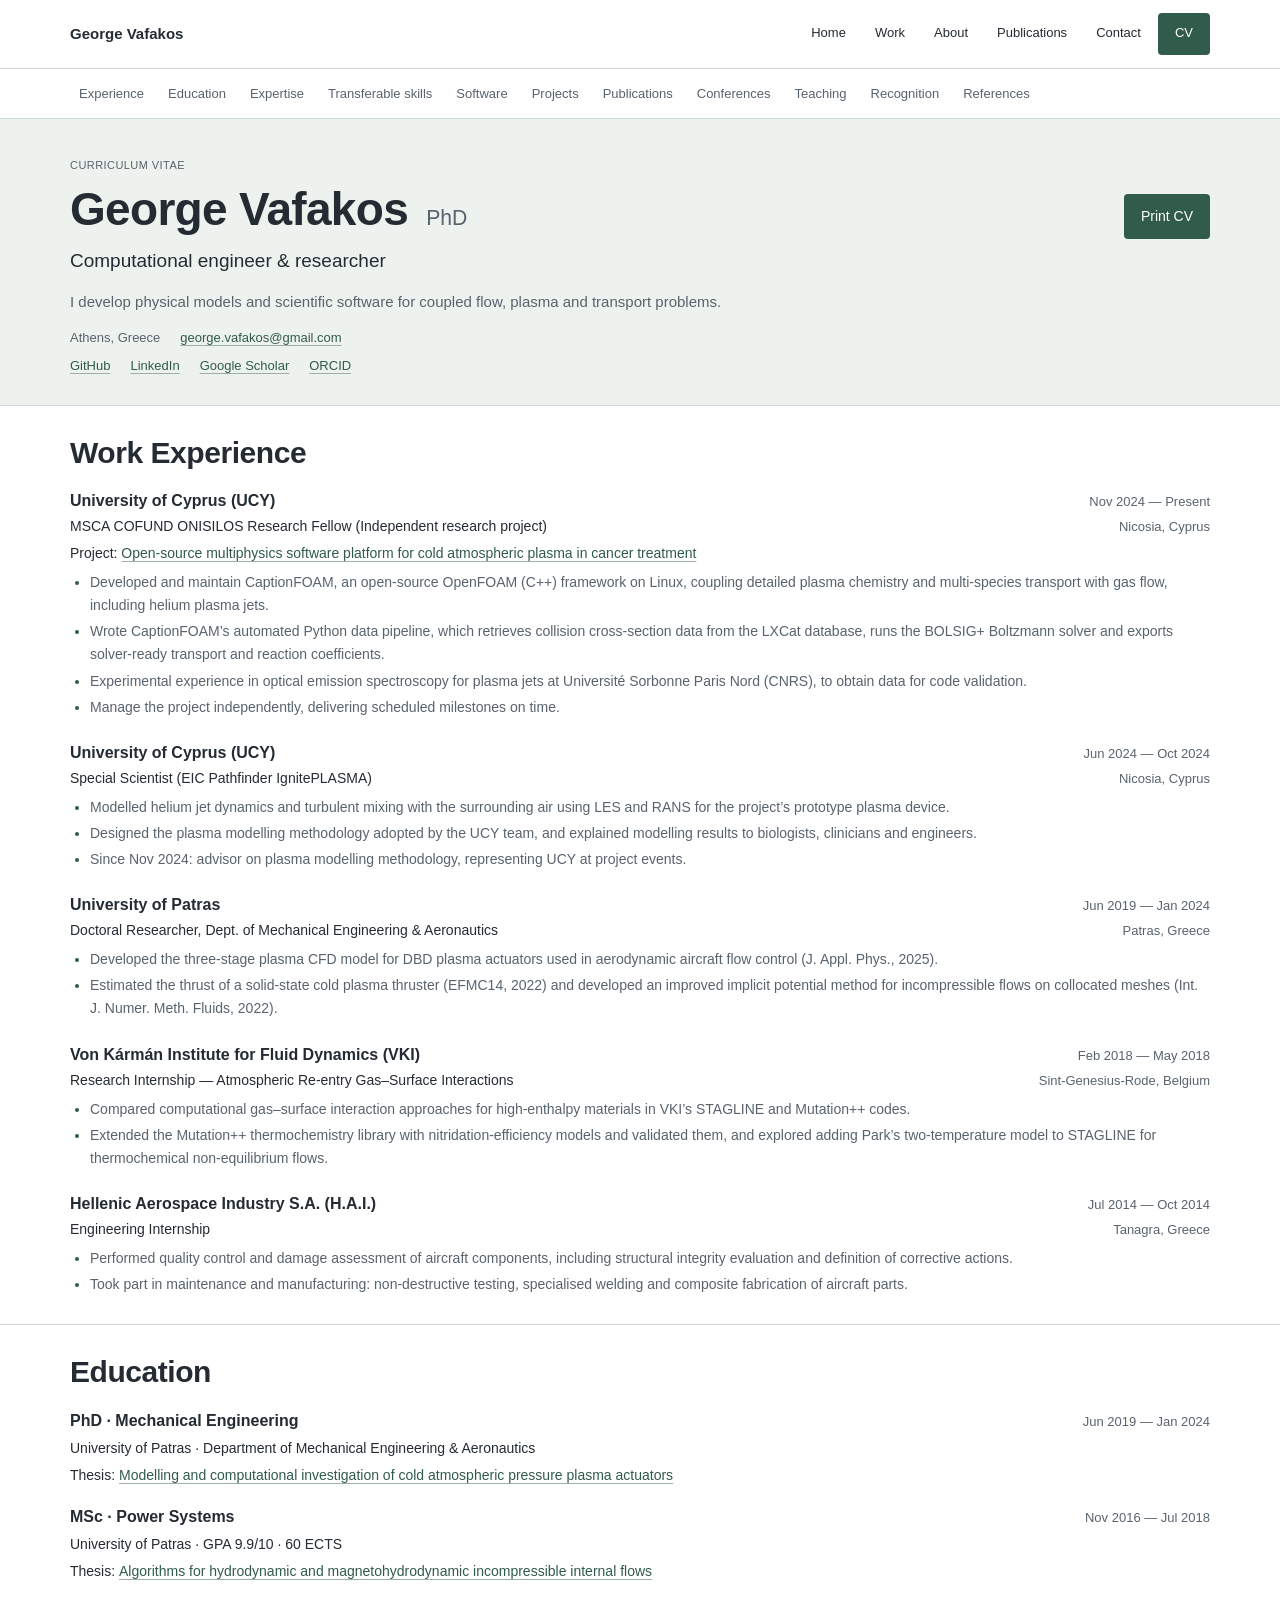
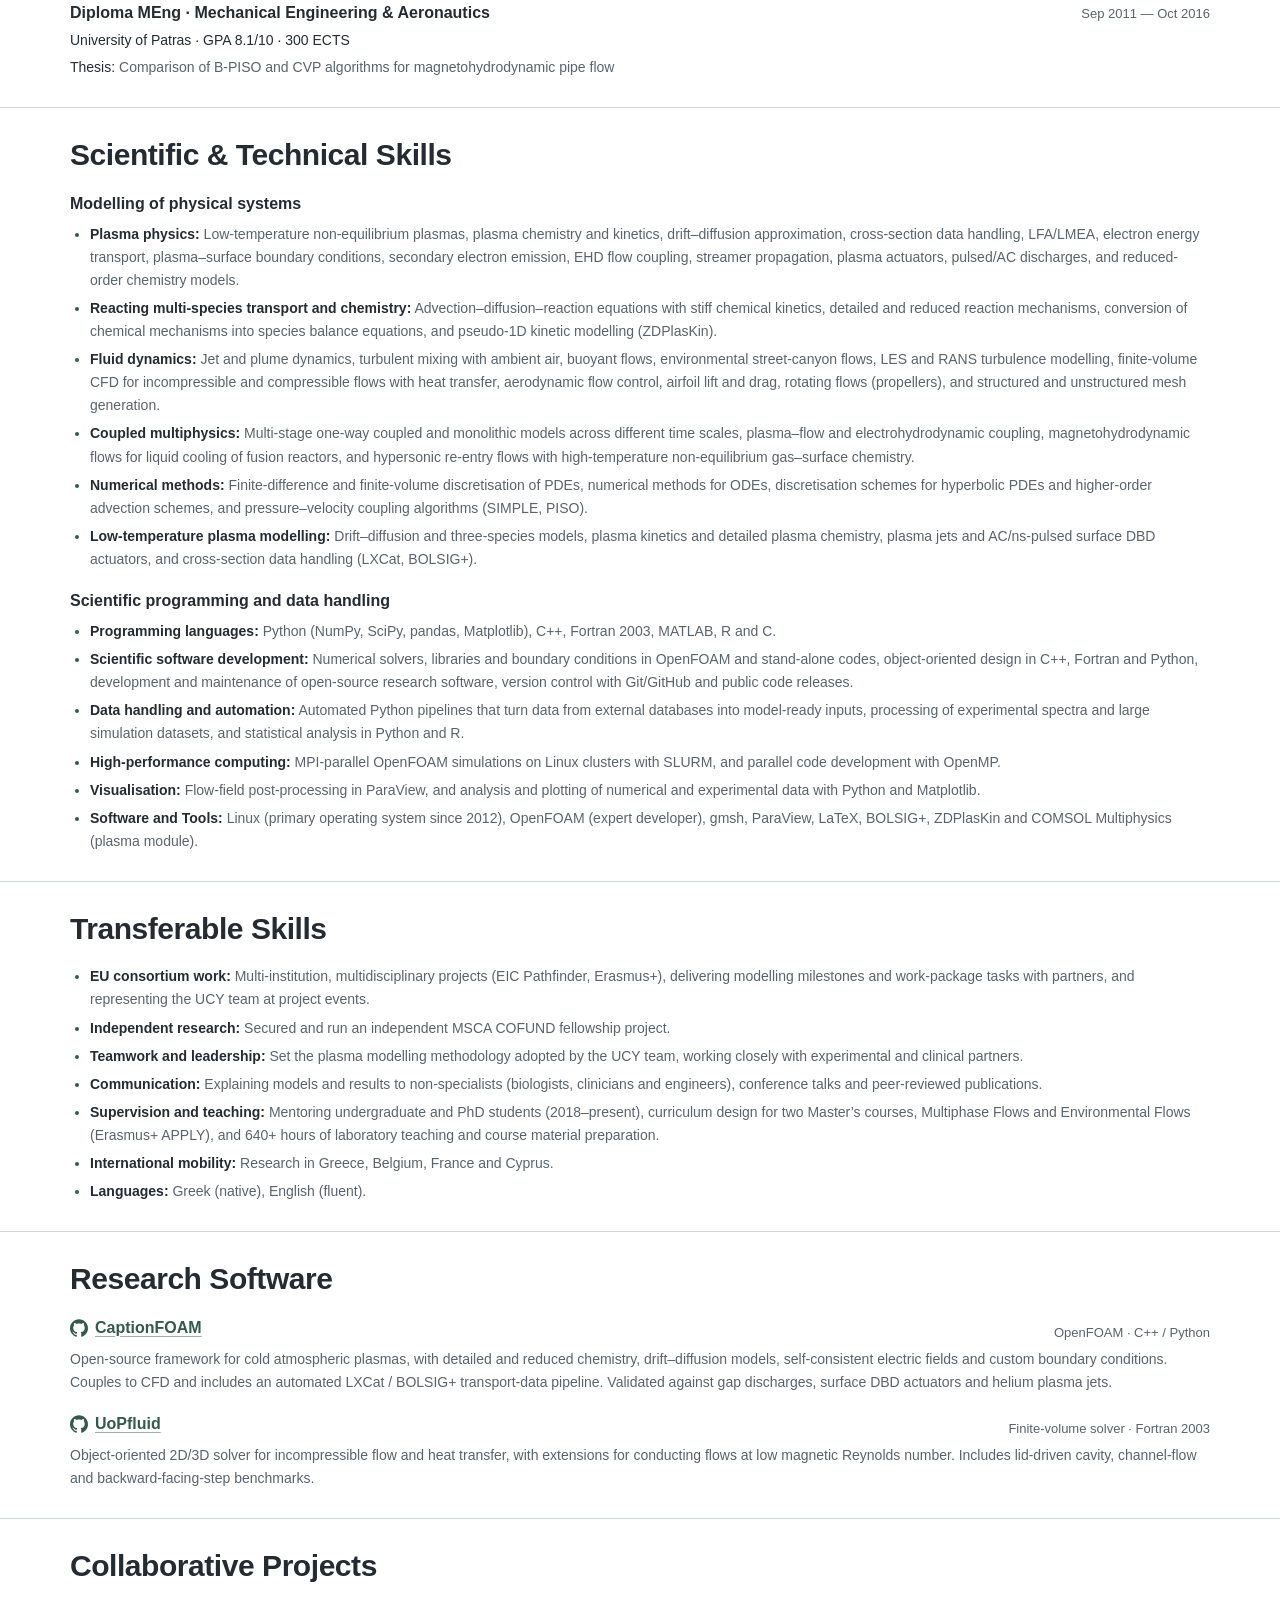
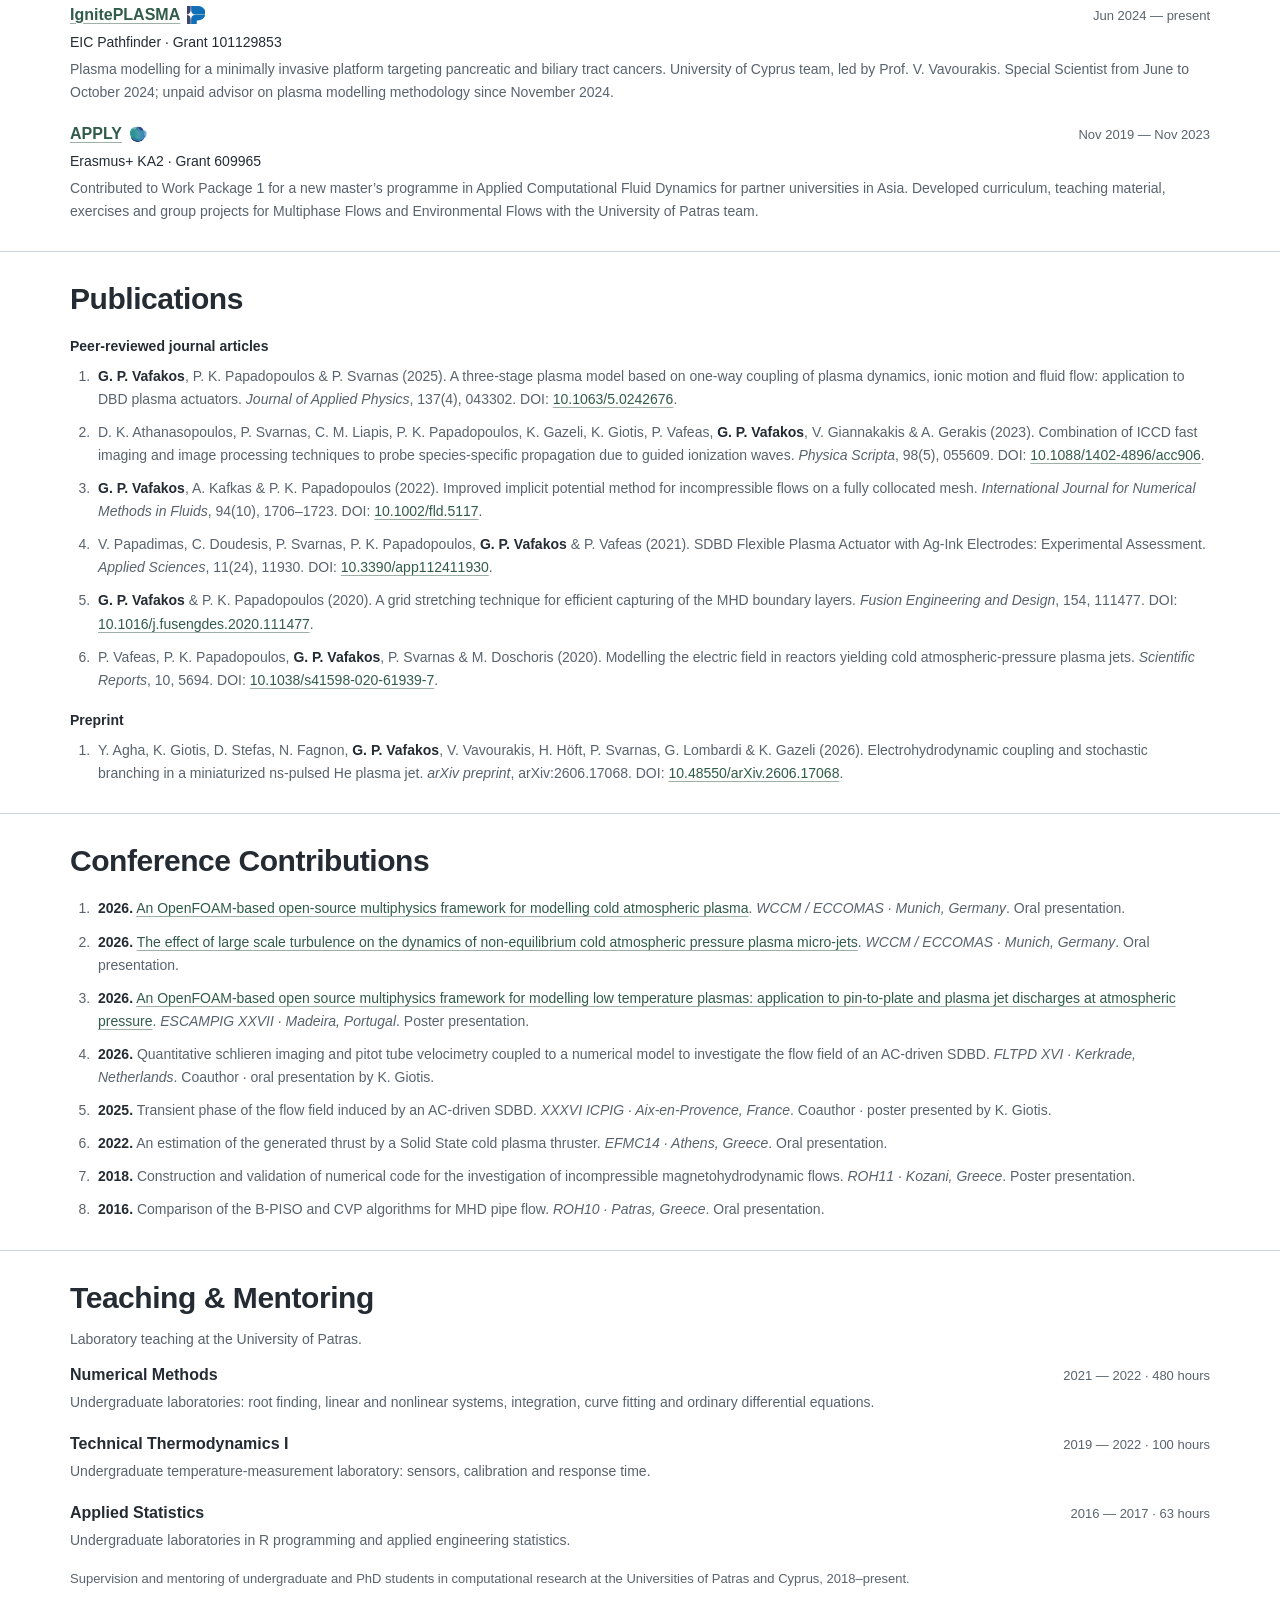
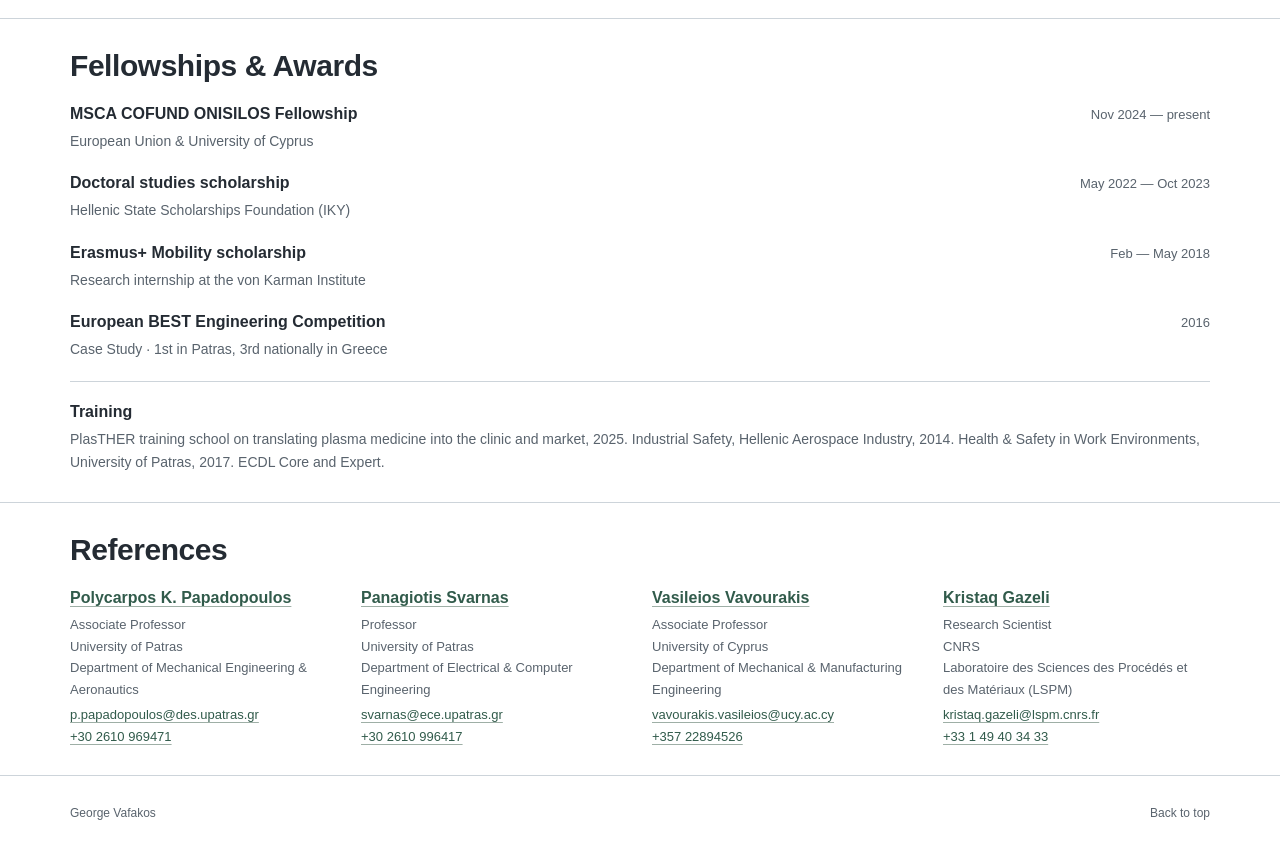
==== commit e71a2257: "Publish portfolio (0b8d02d)" ====
--- a/cv/index.html
+++ b/cv/index.html
@@ -1 +1 @@
-<!DOCTYPE html><html lang="en"><head><meta charset="UTF-8"><meta name="viewport" content="width=device-width, initial-scale=1"><meta name="description" content="Research experience, education, scientific software and publications of George Vafakos, computational engineer and plasma physics researcher."><meta name="theme-color" content="#ffffff"><meta property="og:title" content="Curriculum vitae — George Vafakos"><meta property="og:description" content="Research experience, education, scientific software and publications of George Vafakos, computational engineer and plasma physics researcher."><meta property="og:type" content="website"><link rel="icon" type="image/svg+xml" href="/favicon.svg"><title>Curriculum vitae — George Vafakos</title><link rel="stylesheet" href="/_astro/profile.C_FWeQPQ.css"><link rel="stylesheet" href="/_astro/cv.B92SXM9g.css"></head><body><a class="skip-link" href="#main">Skip to content</a><header class="site-header" id="site-header"><div class="header-inner container"><a class="brand" href="/" aria-label="George Vafakos — home">George Vafakos</a><button class="menu-toggle" aria-controls="main-nav" aria-expanded="false"><span>Menu</span><span class="menu-symbol" aria-hidden="true">+</span></button><nav id="main-nav" aria-label="Main navigation"><a href="/#home" data-section-link="home">Home</a><a href="/#work" data-section-link="work">Work</a><a href="/#about" data-section-link="about">About</a><a href="/cv/#publications">Publications</a><a href="/#contact" data-section-link="contact">Contact</a><a class="nav-cv" href="/cv/" aria-current="page">CV</a></nav></div></header><main id="main"><div class="cv-page" data-astro-cid-uue4a3aj><nav class="cv-navigation" aria-label="CV sections" data-reading-navigation data-astro-cid-uue4a3aj><div class="container" data-astro-cid-uue4a3aj><a href="#experience" data-section-link="experience" data-astro-cid-uue4a3aj>Experience</a><a href="#education" data-section-link="education" data-astro-cid-uue4a3aj>Education</a><a href="#expertise" data-section-link="expertise" data-astro-cid-uue4a3aj>Expertise</a><a href="#transferable-skills" data-section-link="transferable-skills" data-astro-cid-uue4a3aj>Transferable skills</a><a href="#software" data-section-link="software" data-astro-cid-uue4a3aj>Software</a><a href="#research-projects" data-section-link="research-projects" data-astro-cid-uue4a3aj>Projects</a><a href="#publications" data-section-link="publications" data-astro-cid-uue4a3aj>Publications</a><a href="#conferences" data-section-link="conferences" data-astro-cid-uue4a3aj>Conferences</a><a href="#teaching" data-section-link="teaching" data-astro-cid-uue4a3aj>Teaching</a><a href="#recognition" data-section-link="recognition" data-astro-cid-uue4a3aj>Recognition</a><a href="#references" data-section-link="references" data-astro-cid-uue4a3aj>References</a></div></nav><header class="cv-header" id="cv-introduction" data-section aria-labelledby="cv-name" data-astro-cid-uue4a3aj><div class="container" data-astro-cid-uue4a3aj><div class="cv-heading-row" data-astro-cid-uue4a3aj><div data-astro-cid-uue4a3aj><p class="eyebrow" data-astro-cid-uue4a3aj>Curriculum vitae</p><h1 id="cv-name" data-astro-cid-uue4a3aj>George Vafakos <span data-astro-cid-uue4a3aj>PhD</span></h1><p class="cv-title" data-astro-cid-uue4a3aj>Computational engineer &amp; researcher</p></div><button type="button" class="button button-dark print-button" id="print-cv" data-astro-cid-uue4a3aj>Print CV</button></div><p class="cv-summary" data-astro-cid-uue4a3aj>I develop physical models and scientific software for coupled flow, plasma and transport problems.</p><div class="cv-contact" data-astro-cid-uue4a3aj><span data-astro-cid-uue4a3aj>Athens, Greece</span><a class="inline-link" href="mailto:george.vafakos@gmail.com" data-astro-cid-uue4a3aj>george.vafakos@gmail.com</a></div><div class="cv-profiles" data-astro-cid-uue4a3aj><a class="inline-link" href="https://github.com/GeorgeVafakos" target="_blank" rel="noreferrer" data-astro-cid-uue4a3aj>GitHub</a><a class="inline-link" href="https://www.linkedin.com/in/george-vafakos" target="_blank" rel="noreferrer" data-astro-cid-uue4a3aj>LinkedIn</a><a class="inline-link" href="https://scholar.google.com/citations?hl=en&amp;user=BUuyzSMAAAAJ" target="_blank" rel="noreferrer" data-astro-cid-uue4a3aj>Google Scholar</a><a class="inline-link" href="https://orcid.org/0000-0001-8248-4472" target="_blank" rel="noreferrer" data-astro-cid-uue4a3aj>ORCID</a></div></div></header><section class="cv-section" id="experience" data-section aria-labelledby="experience-title" data-astro-cid-uue4a3aj><div class="container" data-astro-cid-uue4a3aj><h2 id="experience-title" data-astro-cid-uue4a3aj>Work Experience</h2><article class="cv-entry experience-entry" data-astro-cid-uue4a3aj><div class="entry-heading" data-astro-cid-uue4a3aj><h3 data-astro-cid-uue4a3aj>University of Cyprus (UCY)</h3><span class="entry-period" data-astro-cid-uue4a3aj>Nov 2024 — Present</span></div><div class="entry-subheading" data-astro-cid-uue4a3aj><p class="entry-role" data-astro-cid-uue4a3aj>MSCA COFUND ONISILOS Research Fellow (Independent research project)</p><span class="entry-location" data-astro-cid-uue4a3aj>Nicosia, Cyprus</span></div><p class="entry-project" data-astro-cid-uue4a3aj><span data-astro-cid-uue4a3aj>Project: </span><a class="inline-link" href="https://www.ucy.ac.cy/onisilos/wp-content/uploads/sites/169/2026/03/ONISILOS-MSCA-COFUND-FELLOW.pdf" target="_blank" rel="noreferrer" data-astro-cid-uue4a3aj>Open-source multiphysics software platform for cold atmospheric plasma in cancer treatment</a></p><ul class="experience-details" data-astro-cid-uue4a3aj><li data-astro-cid-uue4a3aj>Developed and maintain CaptionFOAM, an open-source OpenFOAM (C++) framework on Linux, coupling detailed plasma chemistry and multi-species transport with gas flow, including helium plasma jets.</li><li data-astro-cid-uue4a3aj>Wrote CaptionFOAM’s automated Python data pipeline, which retrieves collision cross-section data from the LXCat database, runs the BOLSIG+ Boltzmann solver and exports solver-ready transport and reaction coefficients.</li><li data-astro-cid-uue4a3aj>Experimental experience in optical emission spectroscopy for plasma jets at Université Sorbonne Paris Nord (CNRS), to obtain data for code validation.</li><li data-astro-cid-uue4a3aj>Manage the project independently, delivering scheduled milestones on time.</li></ul></article><article class="cv-entry experience-entry" data-astro-cid-uue4a3aj><div class="entry-heading" data-astro-cid-uue4a3aj><h3 data-astro-cid-uue4a3aj>University of Cyprus (UCY)</h3><span class="entry-period" data-astro-cid-uue4a3aj>Jun 2024 — Oct 2024</span></div><div class="entry-subheading" data-astro-cid-uue4a3aj><p class="entry-role" data-astro-cid-uue4a3aj>Special Scientist (EIC Pathfinder IgnitePLASMA)</p><span class="entry-location" data-astro-cid-uue4a3aj>Nicosia, Cyprus</span></div><ul class="experience-details" data-astro-cid-uue4a3aj><li data-astro-cid-uue4a3aj>Modelled helium jet dynamics and turbulent mixing with the surrounding air using LES and RANS for the project’s prototype plasma device.</li><li data-astro-cid-uue4a3aj>Designed the plasma modelling methodology adopted by the UCY team, and explained modelling results to biologists, clinicians and engineers.</li><li data-astro-cid-uue4a3aj>Since Nov 2024: advisor on plasma modelling methodology, representing UCY at project events.</li></ul></article><article class="cv-entry experience-entry" data-astro-cid-uue4a3aj><div class="entry-heading" data-astro-cid-uue4a3aj><h3 data-astro-cid-uue4a3aj>University of Patras</h3><span class="entry-period" data-astro-cid-uue4a3aj>Jun 2019 — Jan 2024</span></div><div class="entry-subheading" data-astro-cid-uue4a3aj><p class="entry-role" data-astro-cid-uue4a3aj>Doctoral Researcher, Dept. of Mechanical Engineering &amp; Aeronautics</p><span class="entry-location" data-astro-cid-uue4a3aj>Patras, Greece</span></div><ul class="experience-details" data-astro-cid-uue4a3aj><li data-astro-cid-uue4a3aj>Developed the three-stage plasma CFD model for DBD plasma actuators used in aerodynamic aircraft flow control (J. Appl. Phys., 2025).</li><li data-astro-cid-uue4a3aj>Estimated the thrust of a solid-state cold plasma thruster (EFMC14, 2022) and developed an improved implicit potential method for incompressible flows on collocated meshes (Int. J. Numer. Meth. Fluids, 2022).</li></ul></article><article class="cv-entry experience-entry" data-astro-cid-uue4a3aj><div class="entry-heading" data-astro-cid-uue4a3aj><h3 data-astro-cid-uue4a3aj>Von Kármán Institute for Fluid Dynamics (VKI)</h3><span class="entry-period" data-astro-cid-uue4a3aj>Feb 2018 — May 2018</span></div><div class="entry-subheading" data-astro-cid-uue4a3aj><p class="entry-role" data-astro-cid-uue4a3aj>Research Internship — Atmospheric Re-entry Gas–Surface Interactions</p><span class="entry-location" data-astro-cid-uue4a3aj>Sint-Genesius-Rode, Belgium</span></div><ul class="experience-details" data-astro-cid-uue4a3aj><li data-astro-cid-uue4a3aj>Compared computational gas–surface interaction approaches for high-enthalpy materials in VKI’s STAGLINE and Mutation++ codes.</li><li data-astro-cid-uue4a3aj>Extended the Mutation++ thermochemistry library with nitridation-efficiency models and validated them, and explored adding Park’s two-temperature model to STAGLINE for thermochemical non-equilibrium flows.</li></ul></article><article class="cv-entry experience-entry" data-astro-cid-uue4a3aj><div class="entry-heading" data-astro-cid-uue4a3aj><h3 data-astro-cid-uue4a3aj>Hellenic Aerospace Industry S.A. (H.A.I.)</h3><span class="entry-period" data-astro-cid-uue4a3aj>Jul 2014 — Oct 2014</span></div><div class="entry-subheading" data-astro-cid-uue4a3aj><p class="entry-role" data-astro-cid-uue4a3aj>Engineering Internship</p><span class="entry-location" data-astro-cid-uue4a3aj>Tanagra, Greece</span></div><ul class="experience-details" data-astro-cid-uue4a3aj><li data-astro-cid-uue4a3aj>Performed quality control and damage assessment of aircraft components, including structural integrity evaluation and definition of corrective actions.</li><li data-astro-cid-uue4a3aj>Took part in maintenance and manufacturing: non-destructive testing, specialised welding and composite fabrication of aircraft parts.</li></ul></article></div></section><section class="cv-section" id="education" data-section aria-labelledby="education-title" data-astro-cid-uue4a3aj><div class="container" data-astro-cid-uue4a3aj><h2 id="education-title" data-astro-cid-uue4a3aj>Education</h2><article class="cv-entry" data-astro-cid-uue4a3aj><div class="entry-heading" data-astro-cid-uue4a3aj><h3 data-astro-cid-uue4a3aj>PhD · Mechanical Engineering</h3><span class="entry-period" data-astro-cid-uue4a3aj>Jun 2019 — Jan 2024</span></div><p class="entry-organization" data-astro-cid-uue4a3aj>University of Patras · Department of Mechanical Engineering &amp; Aeronautics</p><p class="thesis" data-astro-cid-uue4a3aj><span data-astro-cid-uue4a3aj>Thesis: </span><a class="inline-link" href="https://hdl.handle.net/10889/26550" target="_blank" rel="noreferrer" data-astro-cid-uue4a3aj>Modelling and computational investigation of cold atmospheric pressure plasma actuators</a></p></article><article class="cv-entry" data-astro-cid-uue4a3aj><div class="entry-heading" data-astro-cid-uue4a3aj><h3 data-astro-cid-uue4a3aj>MSc · Power Systems</h3><span class="entry-period" data-astro-cid-uue4a3aj>Nov 2016 — Jul 2018</span></div><p class="entry-organization" data-astro-cid-uue4a3aj>University of Patras · GPA 9.9/10 · 60 ECTS</p><p class="thesis" data-astro-cid-uue4a3aj><span data-astro-cid-uue4a3aj>Thesis: </span><a class="inline-link" href="http://hdl.handle.net/10889/12148" target="_blank" rel="noreferrer" data-astro-cid-uue4a3aj>Algorithms for hydrodynamic and magnetohydrodynamic incompressible internal flows</a></p></article><article class="cv-entry" data-astro-cid-uue4a3aj><div class="entry-heading" data-astro-cid-uue4a3aj><h3 data-astro-cid-uue4a3aj>Diploma MEng · Mechanical Engineering &amp; Aeronautics</h3><span class="entry-period" data-astro-cid-uue4a3aj>Sep 2011 — Oct 2016</span></div><p class="entry-organization" data-astro-cid-uue4a3aj>University of Patras · GPA 8.1/10 · 300 ECTS</p><p class="thesis" data-astro-cid-uue4a3aj><span data-astro-cid-uue4a3aj>Thesis: </span>Comparison of B-PISO and CVP algorithms for magnetohydrodynamic pipe flow</p></article></div></section><section class="cv-section" id="expertise" data-section aria-labelledby="expertise-title" data-astro-cid-uue4a3aj><div class="container" data-astro-cid-uue4a3aj><h2 id="expertise-title" data-astro-cid-uue4a3aj>Scientific &amp; Technical Skills</h2><div class="skills-groups" data-astro-cid-uue4a3aj><article data-astro-cid-uue4a3aj><h3 data-astro-cid-uue4a3aj>Modelling of physical systems</h3><ul class="skills-list" data-astro-cid-uue4a3aj><li data-astro-cid-uue4a3aj><strong data-astro-cid-uue4a3aj>Plasma physics:</strong> Low-temperature non-equilibrium plasmas, plasma chemistry and kinetics, drift–diffusion approximation, cross-section data handling, LFA/LMEA, electron energy transport, plasma–surface boundary conditions, secondary electron emission, EHD flow coupling, streamer propagation, plasma actuators, pulsed/AC discharges, and reduced-order chemistry models.</li><li data-astro-cid-uue4a3aj><strong data-astro-cid-uue4a3aj>Reacting multi-species transport and chemistry:</strong> Advection–diffusion–reaction equations with stiff chemical kinetics, detailed and reduced reaction mechanisms, conversion of chemical mechanisms into species balance equations, and pseudo-1D kinetic modelling (ZDPlasKin).</li><li data-astro-cid-uue4a3aj><strong data-astro-cid-uue4a3aj>Fluid dynamics:</strong> Jet and plume dynamics, turbulent mixing with ambient air, buoyant flows, environmental street-canyon flows, LES and RANS turbulence modelling, finite-volume CFD for incompressible and compressible flows with heat transfer, aerodynamic flow control, airfoil lift and drag, rotating flows (propellers), and structured and unstructured mesh generation.</li><li data-astro-cid-uue4a3aj><strong data-astro-cid-uue4a3aj>Coupled multiphysics:</strong> Multi-stage one-way coupled and monolithic models across different time scales, plasma–flow and electrohydrodynamic coupling, magnetohydrodynamic flows for liquid cooling of fusion reactors, and hypersonic re-entry flows with high-temperature non-equilibrium gas–surface chemistry.</li><li data-astro-cid-uue4a3aj><strong data-astro-cid-uue4a3aj>Numerical methods:</strong> Finite-difference and finite-volume discretisation of PDEs, numerical methods for ODEs, discretisation schemes for hyperbolic PDEs and higher-order advection schemes, and pressure–velocity coupling algorithms (SIMPLE, PISO).</li><li data-astro-cid-uue4a3aj><strong data-astro-cid-uue4a3aj>Low-temperature plasma modelling:</strong> Drift–diffusion and three-species models, plasma kinetics and detailed plasma chemistry, plasma jets and AC/ns-pulsed surface DBD actuators, and cross-section data handling (LXCat, BOLSIG+).</li></ul></article><article data-astro-cid-uue4a3aj><h3 data-astro-cid-uue4a3aj>Scientific programming and data handling</h3><ul class="skills-list" data-astro-cid-uue4a3aj><li data-astro-cid-uue4a3aj><strong data-astro-cid-uue4a3aj>Programming languages:</strong> Python (NumPy, SciPy, pandas, Matplotlib), C++, Fortran 2003, MATLAB, R and C.</li><li data-astro-cid-uue4a3aj><strong data-astro-cid-uue4a3aj>Scientific software development:</strong> Numerical solvers, libraries and boundary conditions in OpenFOAM and stand-alone codes, object-oriented design in C++, Fortran and Python, development and maintenance of open-source research software, version control with Git/GitHub and public code releases.</li><li data-astro-cid-uue4a3aj><strong data-astro-cid-uue4a3aj>Data handling and automation:</strong> Automated Python pipelines that turn data from external databases into model-ready inputs, processing of experimental spectra and large simulation datasets, and statistical analysis in Python and R.</li><li data-astro-cid-uue4a3aj><strong data-astro-cid-uue4a3aj>High-performance computing:</strong> MPI-parallel OpenFOAM simulations on Linux clusters with SLURM, and parallel code development with OpenMP.</li><li data-astro-cid-uue4a3aj><strong data-astro-cid-uue4a3aj>Visualisation:</strong> Flow-field post-processing in ParaView, and analysis and plotting of numerical and experimental data with Python and Matplotlib.</li><li data-astro-cid-uue4a3aj><strong data-astro-cid-uue4a3aj>Software and Tools:</strong> Linux (primary operating system since 2012), OpenFOAM (expert developer), gmsh, ParaView, LaTeX, BOLSIG+, ZDPlasKin and COMSOL Multiphysics (plasma module).</li></ul></article></div></div></section><section class="cv-section" id="transferable-skills" data-section aria-labelledby="transferable-skills-title" data-astro-cid-uue4a3aj><div class="container" data-astro-cid-uue4a3aj><h2 id="transferable-skills-title" data-astro-cid-uue4a3aj>Transferable Skills</h2><ul class="skills-list" data-astro-cid-uue4a3aj><li data-astro-cid-uue4a3aj><strong data-astro-cid-uue4a3aj>EU consortium work:</strong> Multi-institution, multidisciplinary projects (EIC Pathfinder, Erasmus+), delivering modelling milestones and work-package tasks with partners, and representing the UCY team at project events.</li><li data-astro-cid-uue4a3aj><strong data-astro-cid-uue4a3aj>Independent research:</strong> Secured and run an independent MSCA COFUND fellowship project.</li><li data-astro-cid-uue4a3aj><strong data-astro-cid-uue4a3aj>Teamwork and leadership:</strong> Set the plasma modelling methodology adopted by the UCY team, working closely with experimental and clinical partners.</li><li data-astro-cid-uue4a3aj><strong data-astro-cid-uue4a3aj>Communication:</strong> Explaining models and results to non-specialists (biologists, clinicians and engineers), conference talks and peer-reviewed publications.</li><li data-astro-cid-uue4a3aj><strong data-astro-cid-uue4a3aj>Supervision and teaching:</strong> Mentoring undergraduate and PhD students (2018–present), curriculum design for two Master’s courses, Multiphase Flows and Environmental Flows (Erasmus+ APPLY), and 640+ hours of laboratory teaching and course material preparation.</li><li data-astro-cid-uue4a3aj><strong data-astro-cid-uue4a3aj>International mobility:</strong> Research in Greece, Belgium, France and Cyprus.</li><li data-astro-cid-uue4a3aj><strong data-astro-cid-uue4a3aj>Languages:</strong> Greek (native), English (fluent).</li></ul></div></section><section class="cv-section" id="software" data-section aria-labelledby="software-title" data-astro-cid-uue4a3aj><div class="container" data-astro-cid-uue4a3aj><h2 id="software-title" data-astro-cid-uue4a3aj>Research software</h2><article class="cv-entry" data-astro-cid-uue4a3aj><div class="entry-heading" data-astro-cid-uue4a3aj><h3 data-astro-cid-uue4a3aj><a class="inline-link software-repository" href="https://github.com/InSilicoModellingGroup/CaptionFOAM" target="_blank" rel="noreferrer" aria-label="CaptionFOAM GitHub repository" data-astro-cid-uue4a3aj><svg viewBox="0 0 24 24" width="18" height="18" fill="currentColor" aria-hidden="true" focusable="false" data-astro-cid-4g4rikql><path d="M12 .297c-6.63 0-12 5.373-12 12 0 5.303 3.438 9.8 8.205 11.385.6.113.82-.258.82-.577 0-.285-.01-1.04-.015-2.04-3.338.724-4.042-1.61-4.042-1.61C4.422 18.07 3.633 17.7 3.633 17.7c-1.087-.744.084-.729.084-.729 1.205.084 1.838 1.236 1.838 1.236 1.07 1.835 2.809 1.305 3.495.998.108-.776.417-1.305.76-1.605-2.665-.3-5.466-1.332-5.466-5.93 0-1.31.465-2.38 1.235-3.22-.135-.303-.54-1.523.105-3.176 0 0 1.005-.322 3.3 1.23.96-.267 1.98-.399 3-.405 1.02.006 2.04.138 3 .405 2.28-1.552 3.285-1.23 3.285-1.23.645 1.653.24 2.873.12 3.176.765.84 1.23 1.91 1.23 3.22 0 4.61-2.805 5.625-5.475 5.92.42.36.81 1.096.81 2.22 0 1.606-.015 2.896-.015 3.286 0 .315.21.69.825.57C20.565 22.092 24 17.592 24 12.297c0-6.627-5.373-12-12-12" data-astro-cid-4g4rikql></path></svg><span data-astro-cid-uue4a3aj>CaptionFOAM</span></a></h3><span class="entry-period" data-astro-cid-uue4a3aj>OpenFOAM · C++ / Python</span></div><p data-astro-cid-uue4a3aj>Open-source framework for cold atmospheric plasmas, with detailed and reduced chemistry, drift–diffusion models, self-consistent electric fields and custom boundary conditions. Couples to CFD and includes an automated LXCat / BOLSIG+ transport-data pipeline. Validated against gap discharges, surface DBD actuators and helium plasma jets.</p></article><article class="cv-entry" data-astro-cid-uue4a3aj><div class="entry-heading" data-astro-cid-uue4a3aj><h3 data-astro-cid-uue4a3aj><a class="inline-link software-repository" href="https://github.com/GeorgeVafakos/UoPfluid" target="_blank" rel="noreferrer" aria-label="UoPfluid GitHub repository" data-astro-cid-uue4a3aj><svg viewBox="0 0 24 24" width="18" height="18" fill="currentColor" aria-hidden="true" focusable="false" data-astro-cid-4g4rikql><path d="M12 .297c-6.63 0-12 5.373-12 12 0 5.303 3.438 9.8 8.205 11.385.6.113.82-.258.82-.577 0-.285-.01-1.04-.015-2.04-3.338.724-4.042-1.61-4.042-1.61C4.422 18.07 3.633 17.7 3.633 17.7c-1.087-.744.084-.729.084-.729 1.205.084 1.838 1.236 1.838 1.236 1.07 1.835 2.809 1.305 3.495.998.108-.776.417-1.305.76-1.605-2.665-.3-5.466-1.332-5.466-5.93 0-1.31.465-2.38 1.235-3.22-.135-.303-.54-1.523.105-3.176 0 0 1.005-.322 3.3 1.23.96-.267 1.98-.399 3-.405 1.02.006 2.04.138 3 .405 2.28-1.552 3.285-1.23 3.285-1.23.645 1.653.24 2.873.12 3.176.765.84 1.23 1.91 1.23 3.22 0 4.61-2.805 5.625-5.475 5.92.42.36.81 1.096.81 2.22 0 1.606-.015 2.896-.015 3.286 0 .315.21.69.825.57C20.565 22.092 24 17.592 24 12.297c0-6.627-5.373-12-12-12" data-astro-cid-4g4rikql></path></svg><span data-astro-cid-uue4a3aj>UoPfluid</span></a></h3><span class="entry-period" data-astro-cid-uue4a3aj>Finite-volume solver · Fortran 2003</span></div><p data-astro-cid-uue4a3aj>Object-oriented 2D/3D solver for incompressible flow and heat transfer, with extensions for conducting flows at low magnetic Reynolds number. Includes lid-driven cavity, channel-flow and backward-facing-step benchmarks.</p></article></div></section><section class="cv-section" id="research-projects" data-section aria-labelledby="projects-title" data-astro-cid-uue4a3aj><div class="container" data-astro-cid-uue4a3aj><h2 id="projects-title" data-astro-cid-uue4a3aj>Collaborative projects</h2><article class="cv-entry" data-astro-cid-uue4a3aj><div class="entry-heading" data-astro-cid-uue4a3aj><h3 data-astro-cid-uue4a3aj><a class="inline-link" href="https://igniteplasma.eu/" target="_blank" rel="noreferrer" data-astro-cid-uue4a3aj>IgnitePLASMA</a></h3><span class="entry-period" data-astro-cid-uue4a3aj>Jun 2024 — present</span></div><p class="entry-organization" data-astro-cid-uue4a3aj>EIC Pathfinder · Grant 101129853</p><p data-astro-cid-uue4a3aj>Plasma modelling for a minimally invasive platform targeting pancreatic and biliary tract cancers. University of Cyprus team, led by Prof. V. Vavourakis. Special Scientist from June to October 2024; unpaid advisor on plasma modelling methodology since November 2024.</p></article><article class="cv-entry" data-astro-cid-uue4a3aj><div class="entry-heading" data-astro-cid-uue4a3aj><h3 data-astro-cid-uue4a3aj><a class="inline-link" href="https://apply-project.eu/" target="_blank" rel="noreferrer" data-astro-cid-uue4a3aj>APPLY</a></h3><span class="entry-period" data-astro-cid-uue4a3aj>Nov 2019 — Nov 2023</span></div><p class="entry-organization" data-astro-cid-uue4a3aj>Erasmus+ KA2 · Grant 609965</p><p data-astro-cid-uue4a3aj>Contributed to Work Package 1 for a new master’s programme in Applied Computational Fluid Dynamics for partner universities in Asia. Developed curriculum, teaching material, exercises and group projects for Multiphase Flows and Environmental Flows with the University of Patras team.</p></article></div></section><section class="cv-section" id="publications" data-section aria-labelledby="publications-title" data-astro-cid-uue4a3aj><div class="container" data-astro-cid-uue4a3aj><h2 id="publications-title" data-astro-cid-uue4a3aj>Publications</h2><div class="publication-group" data-astro-cid-uue4a3aj><h3 class="group-title" data-astro-cid-uue4a3aj>Peer-reviewed journal articles</h3><ol class="citation-list" data-astro-cid-uue4a3aj><li data-astro-cid-uue4a3aj><strong data-astro-cid-uue4a3aj>G. P. Vafakos</strong>, P. K. Papadopoulos &amp; P. Svarnas (2025). A three-stage plasma model based on one-way coupling of plasma dynamics, ionic motion and fluid flow: application to DBD plasma actuators. <em data-astro-cid-uue4a3aj>Journal of Applied Physics</em>, 137(4), 043302. DOI: <a class="inline-link doi-link" href="https://doi.org/10.1063/5.0242676" target="_blank" rel="noreferrer" data-astro-cid-uue4a3aj>10.1063/5.0242676</a>.</li><li data-astro-cid-uue4a3aj>D. K. Athanasopoulos, P. Svarnas, C. M. Liapis, P. K. Papadopoulos, K. Gazeli, K. Giotis, P. Vafeas, <strong data-astro-cid-uue4a3aj>G. P. Vafakos</strong>, V. Giannakakis &amp; A. Gerakis (2023). Combination of ICCD fast imaging and image processing techniques to probe species-specific propagation due to guided ionization waves. <em data-astro-cid-uue4a3aj>Physica Scripta</em>, 98(5), 055609. DOI: <a class="inline-link doi-link" href="https://doi.org/10.1088/1402-4896/acc906" target="_blank" rel="noreferrer" data-astro-cid-uue4a3aj>10.1088/1402-4896/acc906</a>.</li><li data-astro-cid-uue4a3aj><strong data-astro-cid-uue4a3aj>G. P. Vafakos</strong>, A. Kafkas &amp; P. K. Papadopoulos (2022). Improved implicit potential method for incompressible flows on a fully collocated mesh. <em data-astro-cid-uue4a3aj>International Journal for Numerical Methods in Fluids</em>, 94(10), 1706–1723. DOI: <a class="inline-link doi-link" href="https://doi.org/10.1002/fld.5117" target="_blank" rel="noreferrer" data-astro-cid-uue4a3aj>10.1002/fld.5117</a>.</li><li data-astro-cid-uue4a3aj>V. Papadimas, C. Doudesis, P. Svarnas, P. K. Papadopoulos, <strong data-astro-cid-uue4a3aj>G. P. Vafakos</strong> &amp; P. Vafeas (2021). SDBD Flexible Plasma Actuator with Ag-Ink Electrodes: Experimental Assessment. <em data-astro-cid-uue4a3aj>Applied Sciences</em>, 11(24), 11930. DOI: <a class="inline-link doi-link" href="https://doi.org/10.3390/app112411930" target="_blank" rel="noreferrer" data-astro-cid-uue4a3aj>10.3390/app112411930</a>.</li><li data-astro-cid-uue4a3aj><strong data-astro-cid-uue4a3aj>G. P. Vafakos</strong> &amp; P. K. Papadopoulos (2020). A grid stretching technique for efficient capturing of the MHD boundary layers. <em data-astro-cid-uue4a3aj>Fusion Engineering and Design</em>, 154, 111477. DOI: <a class="inline-link doi-link" href="https://doi.org/10.1016/j.fusengdes.2020.111477" target="_blank" rel="noreferrer" data-astro-cid-uue4a3aj>10.1016/j.fusengdes.2020.111477</a>.</li><li data-astro-cid-uue4a3aj>P. Vafeas, P. K. Papadopoulos, <strong data-astro-cid-uue4a3aj>G. P. Vafakos</strong>, P. Svarnas &amp; M. Doschoris (2020). Modelling the electric field in reactors yielding cold atmospheric-pressure plasma jets. <em data-astro-cid-uue4a3aj>Scientific Reports</em>, 10, 5694. DOI: <a class="inline-link doi-link" href="https://doi.org/10.1038/s41598-020-61939-7" target="_blank" rel="noreferrer" data-astro-cid-uue4a3aj>10.1038/s41598-020-61939-7</a>.</li></ol></div><div class="publication-group" data-astro-cid-uue4a3aj><h3 class="group-title" data-astro-cid-uue4a3aj>Preprint</h3><ol class="citation-list" data-astro-cid-uue4a3aj><li data-astro-cid-uue4a3aj>Y. Agha, K. Giotis, D. Stefas, N. Fagnon, <strong data-astro-cid-uue4a3aj>G. P. Vafakos</strong>, V. Vavourakis, H. Höft, P. Svarnas, G. Lombardi &amp; K. Gazeli (2026). Electrohydrodynamic coupling and stochastic branching in a miniaturized ns-pulsed He plasma jet. <em data-astro-cid-uue4a3aj>arXiv preprint</em>, arXiv:2606.17068. DOI: <a class="inline-link doi-link" href="https://doi.org/10.48550/arXiv.2606.17068" target="_blank" rel="noreferrer" data-astro-cid-uue4a3aj>10.48550/arXiv.2606.17068</a>.</li></ol></div></div></section><section class="cv-section" id="conferences" data-section aria-labelledby="conferences-title" data-astro-cid-uue4a3aj><div class="container" data-astro-cid-uue4a3aj><h2 id="conferences-title" data-astro-cid-uue4a3aj>Conference contributions</h2><ol class="citation-list" data-astro-cid-uue4a3aj><li data-astro-cid-uue4a3aj><span class="conference-year" data-astro-cid-uue4a3aj>2026.</span> <a class="inline-link" href="https://wccm-eccomas2026.org/event/contribution/1718d3b7-efaa-11f0-b205-000c29ddfc0c" target="_blank" rel="noreferrer" data-astro-cid-uue4a3aj>An OpenFOAM-based open-source multiphysics framework for modelling cold atmospheric plasma</a>. <em data-astro-cid-uue4a3aj>WCCM / ECCOMAS · Munich, Germany</em>. Oral presentation.</li><li data-astro-cid-uue4a3aj><span class="conference-year" data-astro-cid-uue4a3aj>2026.</span> <a class="inline-link" href="https://wccm-eccomas2026.org/event/contribution/7b19822c-ef9d-11f0-b205-000c29ddfc0c" target="_blank" rel="noreferrer" data-astro-cid-uue4a3aj>The effect of large scale turbulence on the dynamics of non-equilibrium cold atmospheric pressure plasma micro-jets</a>. <em data-astro-cid-uue4a3aj>WCCM / ECCOMAS · Munich, Germany</em>. Oral presentation.</li><li data-astro-cid-uue4a3aj><span class="conference-year" data-astro-cid-uue4a3aj>2026.</span> <a class="inline-link" href="https://escampig2026.sciencesconf.org/data/719061.pdf" target="_blank" rel="noreferrer" data-astro-cid-uue4a3aj>An OpenFOAM-based open source multiphysics framework for modelling low temperature plasmas: application to pin-to-plate and plasma jet discharges at atmospheric pressure</a>. <em data-astro-cid-uue4a3aj>ESCAMPIG XXVII · Madeira, Portugal</em>. Poster presentation.</li><li data-astro-cid-uue4a3aj><span class="conference-year" data-astro-cid-uue4a3aj>2026.</span> Quantitative schlieren imaging and pitot tube velocimetry coupled to a numerical model to investigate the flow field of an AC-driven SDBD. <em data-astro-cid-uue4a3aj>FLTPD XVI · Kerkrade, Netherlands</em>. Coauthor · oral presentation by K. Giotis.</li><li data-astro-cid-uue4a3aj><span class="conference-year" data-astro-cid-uue4a3aj>2025.</span> Transient phase of the flow field induced by an AC-driven SDBD. <em data-astro-cid-uue4a3aj>XXXVI ICPIG · Aix-en-Provence, France</em>. Coauthor · poster presented by K. Giotis.</li><li data-astro-cid-uue4a3aj><span class="conference-year" data-astro-cid-uue4a3aj>2022.</span> An estimation of the generated thrust by a Solid State cold plasma thruster. <em data-astro-cid-uue4a3aj>EFMC14 · Athens, Greece</em>. Oral presentation.</li><li data-astro-cid-uue4a3aj><span class="conference-year" data-astro-cid-uue4a3aj>2018.</span> Construction and validation of numerical code for the investigation of incompressible magnetohydrodynamic flows. <em data-astro-cid-uue4a3aj>ROH11 · Kozani, Greece</em>. Poster presentation.</li><li data-astro-cid-uue4a3aj><span class="conference-year" data-astro-cid-uue4a3aj>2016.</span> Comparison of the B-PISO and CVP algorithms for MHD pipe flow. <em data-astro-cid-uue4a3aj>ROH10 · Patras, Greece</em>. Oral presentation.</li></ol></div></section><section class="cv-section" id="teaching" data-section aria-labelledby="teaching-title" data-astro-cid-uue4a3aj><div class="container" data-astro-cid-uue4a3aj><h2 id="teaching-title" data-astro-cid-uue4a3aj>Teaching &amp; mentoring</h2><p class="section-intro" data-astro-cid-uue4a3aj>Laboratory teaching at the University of Patras.</p><article class="cv-entry" data-astro-cid-uue4a3aj><div class="entry-heading" data-astro-cid-uue4a3aj><h3 data-astro-cid-uue4a3aj>Numerical Methods</h3><span class="entry-period" data-astro-cid-uue4a3aj>2021 — 2022 · 480 hours</span></div><p data-astro-cid-uue4a3aj>Undergraduate laboratories: root finding, linear and nonlinear systems, integration, curve fitting and ordinary differential equations.</p></article><article class="cv-entry" data-astro-cid-uue4a3aj><div class="entry-heading" data-astro-cid-uue4a3aj><h3 data-astro-cid-uue4a3aj>Technical Thermodynamics I</h3><span class="entry-period" data-astro-cid-uue4a3aj>2019 — 2022 · 100 hours</span></div><p data-astro-cid-uue4a3aj>Undergraduate temperature-measurement laboratory: sensors, calibration and response time.</p></article><article class="cv-entry" data-astro-cid-uue4a3aj><div class="entry-heading" data-astro-cid-uue4a3aj><h3 data-astro-cid-uue4a3aj>Applied Statistics</h3><span class="entry-period" data-astro-cid-uue4a3aj>2016 — 2017 · 63 hours</span></div><p data-astro-cid-uue4a3aj>Undergraduate laboratories in R programming and applied engineering statistics.</p></article><p class="cv-note" data-astro-cid-uue4a3aj>Supervision and mentoring of undergraduate and PhD students in computational research at the Universities of Patras and Cyprus, 2018–present.</p></div></section><section class="cv-section" id="recognition" data-section aria-labelledby="recognition-title" data-astro-cid-uue4a3aj><div class="container" data-astro-cid-uue4a3aj><h2 id="recognition-title" data-astro-cid-uue4a3aj>Fellowships &amp; Awards</h2><article class="cv-entry" data-astro-cid-uue4a3aj><div class="entry-heading" data-astro-cid-uue4a3aj><h3 data-astro-cid-uue4a3aj>MSCA COFUND ONISILOS Fellowship</h3><span class="entry-period" data-astro-cid-uue4a3aj>Nov 2024 — present</span></div><p data-astro-cid-uue4a3aj>European Union &amp; University of Cyprus</p></article><article class="cv-entry" data-astro-cid-uue4a3aj><div class="entry-heading" data-astro-cid-uue4a3aj><h3 data-astro-cid-uue4a3aj>Doctoral studies scholarship</h3><span class="entry-period" data-astro-cid-uue4a3aj>May 2022 — Oct 2023</span></div><p data-astro-cid-uue4a3aj>Hellenic State Scholarships Foundation (IKY)</p></article><article class="cv-entry" data-astro-cid-uue4a3aj><div class="entry-heading" data-astro-cid-uue4a3aj><h3 data-astro-cid-uue4a3aj>Erasmus+ Mobility scholarship</h3><span class="entry-period" data-astro-cid-uue4a3aj>Feb — May 2018</span></div><p data-astro-cid-uue4a3aj>Research internship at the von Karman Institute</p></article><article class="cv-entry" data-astro-cid-uue4a3aj><div class="entry-heading" data-astro-cid-uue4a3aj><h3 data-astro-cid-uue4a3aj>European BEST Engineering Competition</h3><span class="entry-period" data-astro-cid-uue4a3aj>2016</span></div><p data-astro-cid-uue4a3aj>Case Study · 1st in Patras, 3rd nationally in Greece</p></article><div class="additional-info" data-astro-cid-uue4a3aj><div data-astro-cid-uue4a3aj><h3 data-astro-cid-uue4a3aj>Training</h3><p data-astro-cid-uue4a3aj>PlasTHER training school on translating plasma medicine into the clinic and market, 2025. Industrial Safety, Hellenic Aerospace Industry, 2014. Health &amp; Safety in Work Environments, University of Patras, 2017. ECDL Core and Expert.</p></div></div></div></section><section class="cv-section" id="references" data-section aria-labelledby="references-title" data-astro-cid-uue4a3aj><div class="container" data-astro-cid-uue4a3aj><h2 id="references-title" data-astro-cid-uue4a3aj>References</h2><div class="references-grid" data-astro-cid-uue4a3aj><article data-astro-cid-uue4a3aj><h3 data-astro-cid-uue4a3aj><a class="inline-link" href="https://mead.upatras.gr/en/didaskontes/papadopoulos-policarpos/" target="_blank" rel="noreferrer" data-astro-cid-uue4a3aj>Dr. Polycarpos K. Papadopoulos</a></h3><p data-astro-cid-uue4a3aj>Associate Professor<br data-astro-cid-uue4a3aj>University of Patras<br data-astro-cid-uue4a3aj>Department of Mechanical Engineering &amp; Aeronautics</p><p data-astro-cid-uue4a3aj><a class="inline-link" href="mailto:p.papadopoulos@des.upatras.gr" data-astro-cid-uue4a3aj>p.papadopoulos@des.upatras.gr</a><br data-astro-cid-uue4a3aj><a class="inline-link" href="tel:+302610969471" data-astro-cid-uue4a3aj>+30 2610 969471</a></p></article><article data-astro-cid-uue4a3aj><h3 data-astro-cid-uue4a3aj><a class="inline-link" href="https://www.ece.upatras.gr/en/personnel/svarnas/" target="_blank" rel="noreferrer" data-astro-cid-uue4a3aj>Dr. Panagiotis Svarnas</a></h3><p data-astro-cid-uue4a3aj>Professor<br data-astro-cid-uue4a3aj>University of Patras<br data-astro-cid-uue4a3aj>Department of Electrical &amp; Computer Engineering</p><p data-astro-cid-uue4a3aj><a class="inline-link" href="mailto:svarnas@ece.upatras.gr" data-astro-cid-uue4a3aj>svarnas@ece.upatras.gr</a><br data-astro-cid-uue4a3aj><a class="inline-link" href="tel:+302610996417" data-astro-cid-uue4a3aj>+30 2610 996417</a></p></article><article data-astro-cid-uue4a3aj><h3 data-astro-cid-uue4a3aj><a class="inline-link" href="https://www.ucy.ac.cy/directory/en/profile/vvavou01" target="_blank" rel="noreferrer" data-astro-cid-uue4a3aj>Dr. Vasileios Vavourakis</a></h3><p data-astro-cid-uue4a3aj>Associate Professor<br data-astro-cid-uue4a3aj>University of Cyprus<br data-astro-cid-uue4a3aj>Department of Mechanical &amp; Manufacturing Engineering</p><p data-astro-cid-uue4a3aj><a class="inline-link" href="mailto:vavourakis.vasileios@ucy.ac.cy" data-astro-cid-uue4a3aj>vavourakis.vasileios@ucy.ac.cy</a><br data-astro-cid-uue4a3aj><a class="inline-link" href="tel:+35722894526" data-astro-cid-uue4a3aj>+357 22894526</a></p></article><article data-astro-cid-uue4a3aj><h3 data-astro-cid-uue4a3aj><a class="inline-link" href="https://www.lspm.cnrs.fr/en/pages-perso/kristaq-gazeli/" target="_blank" rel="noreferrer" data-astro-cid-uue4a3aj>Dr. Kristaq Gazeli</a></h3><p data-astro-cid-uue4a3aj>Research Scientist<br data-astro-cid-uue4a3aj>CNRS<br data-astro-cid-uue4a3aj>Laboratoire des Sciences des Procédés et des Matériaux (LSPM)</p><p data-astro-cid-uue4a3aj><a class="inline-link" href="mailto:kristaq.gazeli@lspm.cnrs.fr" data-astro-cid-uue4a3aj>kristaq.gazeli@lspm.cnrs.fr</a><br data-astro-cid-uue4a3aj><a class="inline-link" href="tel:+33149403433" data-astro-cid-uue4a3aj>+33 1 49 40 34 33</a></p></article></div></div></section></div></main><footer class="site-footer container"><span>George Vafakos</span><a href="#main">Back to top</a></footer><dialog class="media-dialog" aria-labelledby="dialog-title"><div class="dialog-top"><p id="dialog-title"></p><button class="dialog-close" aria-label="Close visualization">Close <span aria-hidden="true">×</span></button></div><div class="dialog-content"></div></dialog><script type="module" src="/_astro/Layout.astro_astro_type_script_index_0_lang.BivqSlVi.js"></script></body></html><script type="module">document.getElementById(`print-cv`)?.addEventListener(`click`,()=>window.print());</script>+<!DOCTYPE html><html lang="en"><head><meta charset="UTF-8"><meta name="viewport" content="width=device-width, initial-scale=1"><meta name="description" content="Research experience, education, scientific software and publications of George Vafakos, computational engineer and plasma physics researcher."><meta name="theme-color" content="#ffffff"><meta property="og:title" content="Curriculum vitae — George Vafakos"><meta property="og:description" content="Research experience, education, scientific software and publications of George Vafakos, computational engineer and plasma physics researcher."><meta property="og:type" content="website"><link rel="icon" type="image/svg+xml" href="/favicon.svg"><title>Curriculum vitae — George Vafakos</title><link rel="stylesheet" href="/_astro/profile.C_FWeQPQ.css"><link rel="stylesheet" href="/_astro/cv.5Gb7WZsN.css"></head><body><a class="skip-link" href="#main">Skip to content</a><header class="site-header" id="site-header"><div class="header-inner container"><a class="brand" href="/" aria-label="George Vafakos — home">George Vafakos</a><button class="menu-toggle" aria-controls="main-nav" aria-expanded="false"><span>Menu</span><span class="menu-symbol" aria-hidden="true">+</span></button><nav id="main-nav" aria-label="Main navigation"><a href="/#home" data-section-link="home">Home</a><a href="/#work" data-section-link="work">Work</a><a href="/#about" data-section-link="about">About</a><a href="/cv/#publications">Publications</a><a href="/#contact" data-section-link="contact">Contact</a><a class="nav-cv" href="/cv/" aria-current="page">CV</a></nav></div></header><main id="main"><div class="cv-page" data-astro-cid-uue4a3aj><nav class="cv-navigation" aria-label="CV sections" data-reading-navigation data-astro-cid-uue4a3aj><div class="container" data-astro-cid-uue4a3aj><a href="#experience" data-section-link="experience" data-astro-cid-uue4a3aj>Experience</a><a href="#education" data-section-link="education" data-astro-cid-uue4a3aj>Education</a><a href="#expertise" data-section-link="expertise" data-astro-cid-uue4a3aj>Expertise</a><a href="#transferable-skills" data-section-link="transferable-skills" data-astro-cid-uue4a3aj>Transferable skills</a><a href="#software" data-section-link="software" data-astro-cid-uue4a3aj>Software</a><a href="#research-projects" data-section-link="research-projects" data-astro-cid-uue4a3aj>Projects</a><a href="#publications" data-section-link="publications" data-astro-cid-uue4a3aj>Publications</a><a href="#conferences" data-section-link="conferences" data-astro-cid-uue4a3aj>Conferences</a><a href="#teaching" data-section-link="teaching" data-astro-cid-uue4a3aj>Teaching</a><a href="#recognition" data-section-link="recognition" data-astro-cid-uue4a3aj>Recognition</a><a href="#references" data-section-link="references" data-astro-cid-uue4a3aj>References</a></div></nav><header class="cv-header" id="cv-introduction" data-section aria-labelledby="cv-name" data-astro-cid-uue4a3aj><div class="container" data-astro-cid-uue4a3aj><div class="cv-heading-row" data-astro-cid-uue4a3aj><div data-astro-cid-uue4a3aj><p class="eyebrow" data-astro-cid-uue4a3aj>Curriculum vitae</p><h1 id="cv-name" data-astro-cid-uue4a3aj>George Vafakos <span data-astro-cid-uue4a3aj>PhD</span></h1><p class="cv-title" data-astro-cid-uue4a3aj>Computational engineer &amp; researcher</p></div><button type="button" class="button button-dark print-button" id="print-cv" data-astro-cid-uue4a3aj>Print CV</button></div><p class="cv-summary" data-astro-cid-uue4a3aj>I develop physical models and scientific software for coupled flow, plasma and transport problems.</p><div class="cv-contact" data-astro-cid-uue4a3aj><span data-astro-cid-uue4a3aj>Athens, Greece</span><a class="inline-link" href="mailto:george.vafakos@gmail.com" data-astro-cid-uue4a3aj>george.vafakos@gmail.com</a></div><div class="cv-profiles" data-astro-cid-uue4a3aj><a class="inline-link" href="https://github.com/GeorgeVafakos" target="_blank" rel="noreferrer" data-astro-cid-uue4a3aj>GitHub</a><a class="inline-link" href="https://www.linkedin.com/in/george-vafakos" target="_blank" rel="noreferrer" data-astro-cid-uue4a3aj>LinkedIn</a><a class="inline-link" href="https://scholar.google.com/citations?hl=en&amp;user=BUuyzSMAAAAJ" target="_blank" rel="noreferrer" data-astro-cid-uue4a3aj>Google Scholar</a><a class="inline-link" href="https://orcid.org/0000-0001-8248-4472" target="_blank" rel="noreferrer" data-astro-cid-uue4a3aj>ORCID</a></div></div></header><section class="cv-section" id="experience" data-section aria-labelledby="experience-title" data-astro-cid-uue4a3aj><div class="container" data-astro-cid-uue4a3aj><h2 id="experience-title" data-astro-cid-uue4a3aj>Work Experience</h2><article class="cv-entry experience-entry" data-astro-cid-uue4a3aj><div class="entry-heading" data-astro-cid-uue4a3aj><h3 data-astro-cid-uue4a3aj>University of Cyprus (UCY)</h3><span class="entry-period" data-astro-cid-uue4a3aj>Nov 2024 — Present</span></div><div class="entry-subheading" data-astro-cid-uue4a3aj><p class="entry-role" data-astro-cid-uue4a3aj>MSCA COFUND ONISILOS Research Fellow (Independent research project)</p><span class="entry-location" data-astro-cid-uue4a3aj>Nicosia, Cyprus</span></div><p class="entry-project" data-astro-cid-uue4a3aj><span data-astro-cid-uue4a3aj>Project: </span><a class="inline-link" href="https://www.ucy.ac.cy/onisilos/wp-content/uploads/sites/169/2026/03/ONISILOS-MSCA-COFUND-FELLOW.pdf" target="_blank" rel="noreferrer" data-astro-cid-uue4a3aj>Open-source multiphysics software platform for cold atmospheric plasma in cancer treatment</a></p><ul class="experience-details" data-astro-cid-uue4a3aj><li data-astro-cid-uue4a3aj>Developed and maintain CaptionFOAM, an open-source OpenFOAM (C++) framework on Linux, coupling detailed plasma chemistry and multi-species transport with gas flow, including helium plasma jets.</li><li data-astro-cid-uue4a3aj>Wrote CaptionFOAM’s automated Python data pipeline, which retrieves collision cross-section data from the LXCat database, runs the BOLSIG+ Boltzmann solver and exports solver-ready transport and reaction coefficients.</li><li data-astro-cid-uue4a3aj>Experimental experience in optical emission spectroscopy for plasma jets at Université Sorbonne Paris Nord (CNRS), to obtain data for code validation.</li><li data-astro-cid-uue4a3aj>Manage the project independently, delivering scheduled milestones on time.</li></ul></article><article class="cv-entry experience-entry" data-astro-cid-uue4a3aj><div class="entry-heading" data-astro-cid-uue4a3aj><h3 data-astro-cid-uue4a3aj>University of Cyprus (UCY)</h3><span class="entry-period" data-astro-cid-uue4a3aj>Jun 2024 — Oct 2024</span></div><div class="entry-subheading" data-astro-cid-uue4a3aj><p class="entry-role" data-astro-cid-uue4a3aj>Special Scientist (EIC Pathfinder IgnitePLASMA)</p><span class="entry-location" data-astro-cid-uue4a3aj>Nicosia, Cyprus</span></div><ul class="experience-details" data-astro-cid-uue4a3aj><li data-astro-cid-uue4a3aj>Modelled helium jet dynamics and turbulent mixing with the surrounding air using LES and RANS for the project’s prototype plasma device.</li><li data-astro-cid-uue4a3aj>Designed the plasma modelling methodology adopted by the UCY team, and explained modelling results to biologists, clinicians and engineers.</li><li data-astro-cid-uue4a3aj>Since Nov 2024: advisor on plasma modelling methodology, representing UCY at project events.</li></ul></article><article class="cv-entry experience-entry" data-astro-cid-uue4a3aj><div class="entry-heading" data-astro-cid-uue4a3aj><h3 data-astro-cid-uue4a3aj>University of Patras</h3><span class="entry-period" data-astro-cid-uue4a3aj>Jun 2019 — Jan 2024</span></div><div class="entry-subheading" data-astro-cid-uue4a3aj><p class="entry-role" data-astro-cid-uue4a3aj>Doctoral Researcher, Dept. of Mechanical Engineering &amp; Aeronautics</p><span class="entry-location" data-astro-cid-uue4a3aj>Patras, Greece</span></div><ul class="experience-details" data-astro-cid-uue4a3aj><li data-astro-cid-uue4a3aj>Developed the three-stage plasma CFD model for DBD plasma actuators used in aerodynamic aircraft flow control (J. Appl. Phys., 2025).</li><li data-astro-cid-uue4a3aj>Estimated the thrust of a solid-state cold plasma thruster (EFMC14, 2022) and developed an improved implicit potential method for incompressible flows on collocated meshes (Int. J. Numer. Meth. Fluids, 2022).</li></ul></article><article class="cv-entry experience-entry" data-astro-cid-uue4a3aj><div class="entry-heading" data-astro-cid-uue4a3aj><h3 data-astro-cid-uue4a3aj>Von Kármán Institute for Fluid Dynamics (VKI)</h3><span class="entry-period" data-astro-cid-uue4a3aj>Feb 2018 — May 2018</span></div><div class="entry-subheading" data-astro-cid-uue4a3aj><p class="entry-role" data-astro-cid-uue4a3aj>Research Internship — Atmospheric Re-entry Gas–Surface Interactions</p><span class="entry-location" data-astro-cid-uue4a3aj>Sint-Genesius-Rode, Belgium</span></div><ul class="experience-details" data-astro-cid-uue4a3aj><li data-astro-cid-uue4a3aj>Compared computational gas–surface interaction approaches for high-enthalpy materials in VKI’s STAGLINE and Mutation++ codes.</li><li data-astro-cid-uue4a3aj>Extended the Mutation++ thermochemistry library with nitridation-efficiency models and validated them, and explored adding Park’s two-temperature model to STAGLINE for thermochemical non-equilibrium flows.</li></ul></article><article class="cv-entry experience-entry" data-astro-cid-uue4a3aj><div class="entry-heading" data-astro-cid-uue4a3aj><h3 data-astro-cid-uue4a3aj>Hellenic Aerospace Industry S.A. (H.A.I.)</h3><span class="entry-period" data-astro-cid-uue4a3aj>Jul 2014 — Oct 2014</span></div><div class="entry-subheading" data-astro-cid-uue4a3aj><p class="entry-role" data-astro-cid-uue4a3aj>Engineering Internship</p><span class="entry-location" data-astro-cid-uue4a3aj>Tanagra, Greece</span></div><ul class="experience-details" data-astro-cid-uue4a3aj><li data-astro-cid-uue4a3aj>Performed quality control and damage assessment of aircraft components, including structural integrity evaluation and definition of corrective actions.</li><li data-astro-cid-uue4a3aj>Took part in maintenance and manufacturing: non-destructive testing, specialised welding and composite fabrication of aircraft parts.</li></ul></article></div></section><section class="cv-section" id="education" data-section aria-labelledby="education-title" data-astro-cid-uue4a3aj><div class="container" data-astro-cid-uue4a3aj><h2 id="education-title" data-astro-cid-uue4a3aj>Education</h2><article class="cv-entry" data-astro-cid-uue4a3aj><div class="entry-heading" data-astro-cid-uue4a3aj><h3 data-astro-cid-uue4a3aj>PhD · Mechanical Engineering</h3><span class="entry-period" data-astro-cid-uue4a3aj>Jun 2019 — Jan 2024</span></div><p class="entry-organization" data-astro-cid-uue4a3aj>University of Patras · Department of Mechanical Engineering &amp; Aeronautics</p><p class="thesis" data-astro-cid-uue4a3aj><span data-astro-cid-uue4a3aj>Thesis: </span><a class="inline-link" href="https://hdl.handle.net/10889/26550" target="_blank" rel="noreferrer" data-astro-cid-uue4a3aj>Modelling and computational investigation of cold atmospheric pressure plasma actuators</a></p></article><article class="cv-entry" data-astro-cid-uue4a3aj><div class="entry-heading" data-astro-cid-uue4a3aj><h3 data-astro-cid-uue4a3aj>MSc · Power Systems</h3><span class="entry-period" data-astro-cid-uue4a3aj>Nov 2016 — Jul 2018</span></div><p class="entry-organization" data-astro-cid-uue4a3aj>University of Patras · GPA 9.9/10 · 60 ECTS</p><p class="thesis" data-astro-cid-uue4a3aj><span data-astro-cid-uue4a3aj>Thesis: </span><a class="inline-link" href="http://hdl.handle.net/10889/12148" target="_blank" rel="noreferrer" data-astro-cid-uue4a3aj>Algorithms for hydrodynamic and magnetohydrodynamic incompressible internal flows</a></p></article><article class="cv-entry" data-astro-cid-uue4a3aj><div class="entry-heading" data-astro-cid-uue4a3aj><h3 data-astro-cid-uue4a3aj>Diploma MEng · Mechanical Engineering &amp; Aeronautics</h3><span class="entry-period" data-astro-cid-uue4a3aj>Sep 2011 — Oct 2016</span></div><p class="entry-organization" data-astro-cid-uue4a3aj>University of Patras · GPA 8.1/10 · 300 ECTS</p><p class="thesis" data-astro-cid-uue4a3aj><span data-astro-cid-uue4a3aj>Thesis: </span>Comparison of B-PISO and CVP algorithms for magnetohydrodynamic pipe flow</p></article></div></section><section class="cv-section" id="expertise" data-section aria-labelledby="expertise-title" data-astro-cid-uue4a3aj><div class="container" data-astro-cid-uue4a3aj><h2 id="expertise-title" data-astro-cid-uue4a3aj>Scientific &amp; Technical Skills</h2><div class="skills-groups" data-astro-cid-uue4a3aj><article data-astro-cid-uue4a3aj><h3 data-astro-cid-uue4a3aj>Modelling of physical systems</h3><ul class="skills-list" data-astro-cid-uue4a3aj><li data-astro-cid-uue4a3aj><strong data-astro-cid-uue4a3aj>Plasma physics:</strong> Low-temperature non-equilibrium plasmas, plasma chemistry and kinetics, drift–diffusion approximation, cross-section data handling, LFA/LMEA, electron energy transport, plasma–surface boundary conditions, secondary electron emission, EHD flow coupling, streamer propagation, plasma actuators, pulsed/AC discharges, and reduced-order chemistry models.</li><li data-astro-cid-uue4a3aj><strong data-astro-cid-uue4a3aj>Reacting multi-species transport and chemistry:</strong> Advection–diffusion–reaction equations with stiff chemical kinetics, detailed and reduced reaction mechanisms, conversion of chemical mechanisms into species balance equations, and pseudo-1D kinetic modelling (ZDPlasKin).</li><li data-astro-cid-uue4a3aj><strong data-astro-cid-uue4a3aj>Fluid dynamics:</strong> Jet and plume dynamics, turbulent mixing with ambient air, buoyant flows, environmental street-canyon flows, LES and RANS turbulence modelling, finite-volume CFD for incompressible and compressible flows with heat transfer, aerodynamic flow control, airfoil lift and drag, rotating flows (propellers), and structured and unstructured mesh generation.</li><li data-astro-cid-uue4a3aj><strong data-astro-cid-uue4a3aj>Coupled multiphysics:</strong> Multi-stage one-way coupled and monolithic models across different time scales, plasma–flow and electrohydrodynamic coupling, magnetohydrodynamic flows for liquid cooling of fusion reactors, and hypersonic re-entry flows with high-temperature non-equilibrium gas–surface chemistry.</li><li data-astro-cid-uue4a3aj><strong data-astro-cid-uue4a3aj>Numerical methods:</strong> Finite-difference and finite-volume discretisation of PDEs, numerical methods for ODEs, discretisation schemes for hyperbolic PDEs and higher-order advection schemes, and pressure–velocity coupling algorithms (SIMPLE, PISO).</li><li data-astro-cid-uue4a3aj><strong data-astro-cid-uue4a3aj>Low-temperature plasma modelling:</strong> Drift–diffusion and three-species models, plasma kinetics and detailed plasma chemistry, plasma jets and AC/ns-pulsed surface DBD actuators, and cross-section data handling (LXCat, BOLSIG+).</li></ul></article><article data-astro-cid-uue4a3aj><h3 data-astro-cid-uue4a3aj>Scientific programming and data handling</h3><ul class="skills-list" data-astro-cid-uue4a3aj><li data-astro-cid-uue4a3aj><strong data-astro-cid-uue4a3aj>Programming languages:</strong> Python (NumPy, SciPy, pandas, Matplotlib), C++, Fortran 2003, MATLAB, R and C.</li><li data-astro-cid-uue4a3aj><strong data-astro-cid-uue4a3aj>Scientific software development:</strong> Numerical solvers, libraries and boundary conditions in OpenFOAM and stand-alone codes, object-oriented design in C++, Fortran and Python, development and maintenance of open-source research software, version control with Git/GitHub and public code releases.</li><li data-astro-cid-uue4a3aj><strong data-astro-cid-uue4a3aj>Data handling and automation:</strong> Automated Python pipelines that turn data from external databases into model-ready inputs, processing of experimental spectra and large simulation datasets, and statistical analysis in Python and R.</li><li data-astro-cid-uue4a3aj><strong data-astro-cid-uue4a3aj>High-performance computing:</strong> MPI-parallel OpenFOAM simulations on Linux clusters with SLURM, and parallel code development with OpenMP.</li><li data-astro-cid-uue4a3aj><strong data-astro-cid-uue4a3aj>Visualisation:</strong> Flow-field post-processing in ParaView, and analysis and plotting of numerical and experimental data with Python and Matplotlib.</li><li data-astro-cid-uue4a3aj><strong data-astro-cid-uue4a3aj>Software and Tools:</strong> Linux (primary operating system since 2012), OpenFOAM (expert developer), gmsh, ParaView, LaTeX, BOLSIG+, ZDPlasKin and COMSOL Multiphysics (plasma module).</li></ul></article></div></div></section><section class="cv-section" id="transferable-skills" data-section aria-labelledby="transferable-skills-title" data-astro-cid-uue4a3aj><div class="container" data-astro-cid-uue4a3aj><h2 id="transferable-skills-title" data-astro-cid-uue4a3aj>Transferable Skills</h2><ul class="skills-list" data-astro-cid-uue4a3aj><li data-astro-cid-uue4a3aj><strong data-astro-cid-uue4a3aj>EU consortium work:</strong> Multi-institution, multidisciplinary projects (EIC Pathfinder, Erasmus+), delivering modelling milestones and work-package tasks with partners, and representing the UCY team at project events.</li><li data-astro-cid-uue4a3aj><strong data-astro-cid-uue4a3aj>Independent research:</strong> Secured and run an independent MSCA COFUND fellowship project.</li><li data-astro-cid-uue4a3aj><strong data-astro-cid-uue4a3aj>Teamwork and leadership:</strong> Set the plasma modelling methodology adopted by the UCY team, working closely with experimental and clinical partners.</li><li data-astro-cid-uue4a3aj><strong data-astro-cid-uue4a3aj>Communication:</strong> Explaining models and results to non-specialists (biologists, clinicians and engineers), conference talks and peer-reviewed publications.</li><li data-astro-cid-uue4a3aj><strong data-astro-cid-uue4a3aj>Supervision and teaching:</strong> Mentoring undergraduate and PhD students (2018–present), curriculum design for two Master’s courses, Multiphase Flows and Environmental Flows (Erasmus+ APPLY), and 640+ hours of laboratory teaching and course material preparation.</li><li data-astro-cid-uue4a3aj><strong data-astro-cid-uue4a3aj>International mobility:</strong> Research in Greece, Belgium, France and Cyprus.</li><li data-astro-cid-uue4a3aj><strong data-astro-cid-uue4a3aj>Languages:</strong> Greek (native), English (fluent).</li></ul></div></section><section class="cv-section" id="software" data-section aria-labelledby="software-title" data-astro-cid-uue4a3aj><div class="container" data-astro-cid-uue4a3aj><h2 id="software-title" data-astro-cid-uue4a3aj>Research Software</h2><article class="cv-entry" data-astro-cid-uue4a3aj><div class="entry-heading" data-astro-cid-uue4a3aj><h3 data-astro-cid-uue4a3aj><a class="inline-link software-repository" href="https://github.com/InSilicoModellingGroup/CaptionFOAM" target="_blank" rel="noreferrer" aria-label="CaptionFOAM GitHub repository" data-astro-cid-uue4a3aj><svg viewBox="0 0 24 24" width="18" height="18" fill="currentColor" aria-hidden="true" focusable="false" data-astro-cid-4g4rikql><path d="M12 .297c-6.63 0-12 5.373-12 12 0 5.303 3.438 9.8 8.205 11.385.6.113.82-.258.82-.577 0-.285-.01-1.04-.015-2.04-3.338.724-4.042-1.61-4.042-1.61C4.422 18.07 3.633 17.7 3.633 17.7c-1.087-.744.084-.729.084-.729 1.205.084 1.838 1.236 1.838 1.236 1.07 1.835 2.809 1.305 3.495.998.108-.776.417-1.305.76-1.605-2.665-.3-5.466-1.332-5.466-5.93 0-1.31.465-2.38 1.235-3.22-.135-.303-.54-1.523.105-3.176 0 0 1.005-.322 3.3 1.23.96-.267 1.98-.399 3-.405 1.02.006 2.04.138 3 .405 2.28-1.552 3.285-1.23 3.285-1.23.645 1.653.24 2.873.12 3.176.765.84 1.23 1.91 1.23 3.22 0 4.61-2.805 5.625-5.475 5.92.42.36.81 1.096.81 2.22 0 1.606-.015 2.896-.015 3.286 0 .315.21.69.825.57C20.565 22.092 24 17.592 24 12.297c0-6.627-5.373-12-12-12" data-astro-cid-4g4rikql></path></svg><span data-astro-cid-uue4a3aj>CaptionFOAM</span></a></h3><span class="entry-period" data-astro-cid-uue4a3aj>OpenFOAM · C++ / Python</span></div><p data-astro-cid-uue4a3aj>Open-source framework for cold atmospheric plasmas, with detailed and reduced chemistry, drift–diffusion models, self-consistent electric fields and custom boundary conditions. Couples to CFD and includes an automated LXCat / BOLSIG+ transport-data pipeline. Validated against gap discharges, surface DBD actuators and helium plasma jets.</p></article><article class="cv-entry" data-astro-cid-uue4a3aj><div class="entry-heading" data-astro-cid-uue4a3aj><h3 data-astro-cid-uue4a3aj><a class="inline-link software-repository" href="https://github.com/GeorgeVafakos/UoPfluid" target="_blank" rel="noreferrer" aria-label="UoPfluid GitHub repository" data-astro-cid-uue4a3aj><svg viewBox="0 0 24 24" width="18" height="18" fill="currentColor" aria-hidden="true" focusable="false" data-astro-cid-4g4rikql><path d="M12 .297c-6.63 0-12 5.373-12 12 0 5.303 3.438 9.8 8.205 11.385.6.113.82-.258.82-.577 0-.285-.01-1.04-.015-2.04-3.338.724-4.042-1.61-4.042-1.61C4.422 18.07 3.633 17.7 3.633 17.7c-1.087-.744.084-.729.084-.729 1.205.084 1.838 1.236 1.838 1.236 1.07 1.835 2.809 1.305 3.495.998.108-.776.417-1.305.76-1.605-2.665-.3-5.466-1.332-5.466-5.93 0-1.31.465-2.38 1.235-3.22-.135-.303-.54-1.523.105-3.176 0 0 1.005-.322 3.3 1.23.96-.267 1.98-.399 3-.405 1.02.006 2.04.138 3 .405 2.28-1.552 3.285-1.23 3.285-1.23.645 1.653.24 2.873.12 3.176.765.84 1.23 1.91 1.23 3.22 0 4.61-2.805 5.625-5.475 5.92.42.36.81 1.096.81 2.22 0 1.606-.015 2.896-.015 3.286 0 .315.21.69.825.57C20.565 22.092 24 17.592 24 12.297c0-6.627-5.373-12-12-12" data-astro-cid-4g4rikql></path></svg><span data-astro-cid-uue4a3aj>UoPfluid</span></a></h3><span class="entry-period" data-astro-cid-uue4a3aj>Finite-volume solver · Fortran 2003</span></div><p data-astro-cid-uue4a3aj>Object-oriented 2D/3D solver for incompressible flow and heat transfer, with extensions for conducting flows at low magnetic Reynolds number. Includes lid-driven cavity, channel-flow and backward-facing-step benchmarks.</p></article></div></section><section class="cv-section" id="research-projects" data-section aria-labelledby="projects-title" data-astro-cid-uue4a3aj><div class="container" data-astro-cid-uue4a3aj><h2 id="projects-title" data-astro-cid-uue4a3aj>Collaborative Projects</h2><article class="cv-entry" data-astro-cid-uue4a3aj><div class="entry-heading" data-astro-cid-uue4a3aj><h3 data-astro-cid-uue4a3aj><a class="inline-link project-website" href="https://igniteplasma.eu/" target="_blank" rel="noreferrer" aria-label="IgnitePLASMA project website" data-astro-cid-uue4a3aj><span data-astro-cid-uue4a3aj>IgnitePLASMA</span><img src="/images/project-icons/igniteplasma.png" width="18" height="18" alt="" loading="lazy" data-astro-cid-uue4a3aj></a></h3><span class="entry-period" data-astro-cid-uue4a3aj>Jun 2024 — present</span></div><p class="entry-organization" data-astro-cid-uue4a3aj>EIC Pathfinder · Grant 101129853</p><p data-astro-cid-uue4a3aj>Plasma modelling for a minimally invasive platform targeting pancreatic and biliary tract cancers. University of Cyprus team, led by Prof. V. Vavourakis. Special Scientist from June to October 2024; unpaid advisor on plasma modelling methodology since November 2024.</p></article><article class="cv-entry" data-astro-cid-uue4a3aj><div class="entry-heading" data-astro-cid-uue4a3aj><h3 data-astro-cid-uue4a3aj><a class="inline-link project-website" href="https://apply-project.eu/" target="_blank" rel="noreferrer" aria-label="APPLY project website" data-astro-cid-uue4a3aj><span data-astro-cid-uue4a3aj>APPLY</span><img src="/images/project-icons/apply.png" width="18" height="18" alt="" loading="lazy" data-astro-cid-uue4a3aj></a></h3><span class="entry-period" data-astro-cid-uue4a3aj>Nov 2019 — Nov 2023</span></div><p class="entry-organization" data-astro-cid-uue4a3aj>Erasmus+ KA2 · Grant 609965</p><p data-astro-cid-uue4a3aj>Contributed to Work Package 1 for a new master’s programme in Applied Computational Fluid Dynamics for partner universities in Asia. Developed curriculum, teaching material, exercises and group projects for Multiphase Flows and Environmental Flows with the University of Patras team.</p></article></div></section><section class="cv-section" id="publications" data-section aria-labelledby="publications-title" data-astro-cid-uue4a3aj><div class="container" data-astro-cid-uue4a3aj><h2 id="publications-title" data-astro-cid-uue4a3aj>Publications</h2><div class="publication-group" data-astro-cid-uue4a3aj><h3 class="group-title" data-astro-cid-uue4a3aj>Peer-reviewed journal articles</h3><ol class="citation-list" data-astro-cid-uue4a3aj><li data-astro-cid-uue4a3aj><strong data-astro-cid-uue4a3aj>G. P. Vafakos</strong>, P. K. Papadopoulos &amp; P. Svarnas (2025). A three-stage plasma model based on one-way coupling of plasma dynamics, ionic motion and fluid flow: application to DBD plasma actuators. <em data-astro-cid-uue4a3aj>Journal of Applied Physics</em>, 137(4), 043302. DOI: <a class="inline-link doi-link" href="https://doi.org/10.1063/5.0242676" target="_blank" rel="noreferrer" data-astro-cid-uue4a3aj>10.1063/5.0242676</a>.</li><li data-astro-cid-uue4a3aj>D. K. Athanasopoulos, P. Svarnas, C. M. Liapis, P. K. Papadopoulos, K. Gazeli, K. Giotis, P. Vafeas, <strong data-astro-cid-uue4a3aj>G. P. Vafakos</strong>, V. Giannakakis &amp; A. Gerakis (2023). Combination of ICCD fast imaging and image processing techniques to probe species-specific propagation due to guided ionization waves. <em data-astro-cid-uue4a3aj>Physica Scripta</em>, 98(5), 055609. DOI: <a class="inline-link doi-link" href="https://doi.org/10.1088/1402-4896/acc906" target="_blank" rel="noreferrer" data-astro-cid-uue4a3aj>10.1088/1402-4896/acc906</a>.</li><li data-astro-cid-uue4a3aj><strong data-astro-cid-uue4a3aj>G. P. Vafakos</strong>, A. Kafkas &amp; P. K. Papadopoulos (2022). Improved implicit potential method for incompressible flows on a fully collocated mesh. <em data-astro-cid-uue4a3aj>International Journal for Numerical Methods in Fluids</em>, 94(10), 1706–1723. DOI: <a class="inline-link doi-link" href="https://doi.org/10.1002/fld.5117" target="_blank" rel="noreferrer" data-astro-cid-uue4a3aj>10.1002/fld.5117</a>.</li><li data-astro-cid-uue4a3aj>V. Papadimas, C. Doudesis, P. Svarnas, P. K. Papadopoulos, <strong data-astro-cid-uue4a3aj>G. P. Vafakos</strong> &amp; P. Vafeas (2021). SDBD Flexible Plasma Actuator with Ag-Ink Electrodes: Experimental Assessment. <em data-astro-cid-uue4a3aj>Applied Sciences</em>, 11(24), 11930. DOI: <a class="inline-link doi-link" href="https://doi.org/10.3390/app112411930" target="_blank" rel="noreferrer" data-astro-cid-uue4a3aj>10.3390/app112411930</a>.</li><li data-astro-cid-uue4a3aj><strong data-astro-cid-uue4a3aj>G. P. Vafakos</strong> &amp; P. K. Papadopoulos (2020). A grid stretching technique for efficient capturing of the MHD boundary layers. <em data-astro-cid-uue4a3aj>Fusion Engineering and Design</em>, 154, 111477. DOI: <a class="inline-link doi-link" href="https://doi.org/10.1016/j.fusengdes.2020.111477" target="_blank" rel="noreferrer" data-astro-cid-uue4a3aj>10.1016/j.fusengdes.2020.111477</a>.</li><li data-astro-cid-uue4a3aj>P. Vafeas, P. K. Papadopoulos, <strong data-astro-cid-uue4a3aj>G. P. Vafakos</strong>, P. Svarnas &amp; M. Doschoris (2020). Modelling the electric field in reactors yielding cold atmospheric-pressure plasma jets. <em data-astro-cid-uue4a3aj>Scientific Reports</em>, 10, 5694. DOI: <a class="inline-link doi-link" href="https://doi.org/10.1038/s41598-020-61939-7" target="_blank" rel="noreferrer" data-astro-cid-uue4a3aj>10.1038/s41598-020-61939-7</a>.</li></ol></div><div class="publication-group" data-astro-cid-uue4a3aj><h3 class="group-title" data-astro-cid-uue4a3aj>Preprint</h3><ol class="citation-list" data-astro-cid-uue4a3aj><li data-astro-cid-uue4a3aj>Y. Agha, K. Giotis, D. Stefas, N. Fagnon, <strong data-astro-cid-uue4a3aj>G. P. Vafakos</strong>, V. Vavourakis, H. Höft, P. Svarnas, G. Lombardi &amp; K. Gazeli (2026). Electrohydrodynamic coupling and stochastic branching in a miniaturized ns-pulsed He plasma jet. <em data-astro-cid-uue4a3aj>arXiv preprint</em>, arXiv:2606.17068. DOI: <a class="inline-link doi-link" href="https://doi.org/10.48550/arXiv.2606.17068" target="_blank" rel="noreferrer" data-astro-cid-uue4a3aj>10.48550/arXiv.2606.17068</a>.</li></ol></div></div></section><section class="cv-section" id="conferences" data-section aria-labelledby="conferences-title" data-astro-cid-uue4a3aj><div class="container" data-astro-cid-uue4a3aj><h2 id="conferences-title" data-astro-cid-uue4a3aj>Conference Contributions</h2><ol class="citation-list" data-astro-cid-uue4a3aj><li data-astro-cid-uue4a3aj><span class="conference-year" data-astro-cid-uue4a3aj>2026.</span> <a class="inline-link" href="https://wccm-eccomas2026.org/event/contribution/1718d3b7-efaa-11f0-b205-000c29ddfc0c" target="_blank" rel="noreferrer" data-astro-cid-uue4a3aj>An OpenFOAM-based open-source multiphysics framework for modelling cold atmospheric plasma</a>. <em data-astro-cid-uue4a3aj>WCCM / ECCOMAS · Munich, Germany</em>. Oral presentation.</li><li data-astro-cid-uue4a3aj><span class="conference-year" data-astro-cid-uue4a3aj>2026.</span> <a class="inline-link" href="https://wccm-eccomas2026.org/event/contribution/7b19822c-ef9d-11f0-b205-000c29ddfc0c" target="_blank" rel="noreferrer" data-astro-cid-uue4a3aj>The effect of large scale turbulence on the dynamics of non-equilibrium cold atmospheric pressure plasma micro-jets</a>. <em data-astro-cid-uue4a3aj>WCCM / ECCOMAS · Munich, Germany</em>. Oral presentation.</li><li data-astro-cid-uue4a3aj><span class="conference-year" data-astro-cid-uue4a3aj>2026.</span> <a class="inline-link" href="https://escampig2026.sciencesconf.org/data/719061.pdf" target="_blank" rel="noreferrer" data-astro-cid-uue4a3aj>An OpenFOAM-based open source multiphysics framework for modelling low temperature plasmas: application to pin-to-plate and plasma jet discharges at atmospheric pressure</a>. <em data-astro-cid-uue4a3aj>ESCAMPIG XXVII · Madeira, Portugal</em>. Poster presentation.</li><li data-astro-cid-uue4a3aj><span class="conference-year" data-astro-cid-uue4a3aj>2026.</span> Quantitative schlieren imaging and pitot tube velocimetry coupled to a numerical model to investigate the flow field of an AC-driven SDBD. <em data-astro-cid-uue4a3aj>FLTPD XVI · Kerkrade, Netherlands</em>. Coauthor · oral presentation by K. Giotis.</li><li data-astro-cid-uue4a3aj><span class="conference-year" data-astro-cid-uue4a3aj>2025.</span> Transient phase of the flow field induced by an AC-driven SDBD. <em data-astro-cid-uue4a3aj>XXXVI ICPIG · Aix-en-Provence, France</em>. Coauthor · poster presented by K. Giotis.</li><li data-astro-cid-uue4a3aj><span class="conference-year" data-astro-cid-uue4a3aj>2022.</span> An estimation of the generated thrust by a Solid State cold plasma thruster. <em data-astro-cid-uue4a3aj>EFMC14 · Athens, Greece</em>. Oral presentation.</li><li data-astro-cid-uue4a3aj><span class="conference-year" data-astro-cid-uue4a3aj>2018.</span> Construction and validation of numerical code for the investigation of incompressible magnetohydrodynamic flows. <em data-astro-cid-uue4a3aj>ROH11 · Kozani, Greece</em>. Poster presentation.</li><li data-astro-cid-uue4a3aj><span class="conference-year" data-astro-cid-uue4a3aj>2016.</span> Comparison of the B-PISO and CVP algorithms for MHD pipe flow. <em data-astro-cid-uue4a3aj>ROH10 · Patras, Greece</em>. Oral presentation.</li></ol></div></section><section class="cv-section" id="teaching" data-section aria-labelledby="teaching-title" data-astro-cid-uue4a3aj><div class="container" data-astro-cid-uue4a3aj><h2 id="teaching-title" data-astro-cid-uue4a3aj>Teaching &amp; Mentoring</h2><p class="section-intro" data-astro-cid-uue4a3aj>Laboratory teaching at the University of Patras.</p><article class="cv-entry" data-astro-cid-uue4a3aj><div class="entry-heading" data-astro-cid-uue4a3aj><h3 data-astro-cid-uue4a3aj>Numerical Methods</h3><span class="entry-period" data-astro-cid-uue4a3aj>2021 — 2022 · 480 hours</span></div><p data-astro-cid-uue4a3aj>Undergraduate laboratories: root finding, linear and nonlinear systems, integration, curve fitting and ordinary differential equations.</p></article><article class="cv-entry" data-astro-cid-uue4a3aj><div class="entry-heading" data-astro-cid-uue4a3aj><h3 data-astro-cid-uue4a3aj>Technical Thermodynamics I</h3><span class="entry-period" data-astro-cid-uue4a3aj>2019 — 2022 · 100 hours</span></div><p data-astro-cid-uue4a3aj>Undergraduate temperature-measurement laboratory: sensors, calibration and response time.</p></article><article class="cv-entry" data-astro-cid-uue4a3aj><div class="entry-heading" data-astro-cid-uue4a3aj><h3 data-astro-cid-uue4a3aj>Applied Statistics</h3><span class="entry-period" data-astro-cid-uue4a3aj>2016 — 2017 · 63 hours</span></div><p data-astro-cid-uue4a3aj>Undergraduate laboratories in R programming and applied engineering statistics.</p></article><p class="cv-note" data-astro-cid-uue4a3aj>Supervision and mentoring of undergraduate and PhD students in computational research at the Universities of Patras and Cyprus, 2018–present.</p></div></section><section class="cv-section" id="recognition" data-section aria-labelledby="recognition-title" data-astro-cid-uue4a3aj><div class="container" data-astro-cid-uue4a3aj><h2 id="recognition-title" data-astro-cid-uue4a3aj>Fellowships &amp; Awards</h2><article class="cv-entry" data-astro-cid-uue4a3aj><div class="entry-heading" data-astro-cid-uue4a3aj><h3 data-astro-cid-uue4a3aj>MSCA COFUND ONISILOS Fellowship</h3><span class="entry-period" data-astro-cid-uue4a3aj>Nov 2024 — present</span></div><p data-astro-cid-uue4a3aj>European Union &amp; University of Cyprus</p></article><article class="cv-entry" data-astro-cid-uue4a3aj><div class="entry-heading" data-astro-cid-uue4a3aj><h3 data-astro-cid-uue4a3aj>Doctoral studies scholarship</h3><span class="entry-period" data-astro-cid-uue4a3aj>May 2022 — Oct 2023</span></div><p data-astro-cid-uue4a3aj>Hellenic State Scholarships Foundation (IKY)</p></article><article class="cv-entry" data-astro-cid-uue4a3aj><div class="entry-heading" data-astro-cid-uue4a3aj><h3 data-astro-cid-uue4a3aj>Erasmus+ Mobility scholarship</h3><span class="entry-period" data-astro-cid-uue4a3aj>Feb — May 2018</span></div><p data-astro-cid-uue4a3aj>Research internship at the von Karman Institute</p></article><article class="cv-entry" data-astro-cid-uue4a3aj><div class="entry-heading" data-astro-cid-uue4a3aj><h3 data-astro-cid-uue4a3aj>European BEST Engineering Competition</h3><span class="entry-period" data-astro-cid-uue4a3aj>2016</span></div><p data-astro-cid-uue4a3aj>Case Study · 1st in Patras, 3rd nationally in Greece</p></article><div class="additional-info" data-astro-cid-uue4a3aj><div data-astro-cid-uue4a3aj><h3 data-astro-cid-uue4a3aj>Training</h3><p data-astro-cid-uue4a3aj>PlasTHER training school on translating plasma medicine into the clinic and market, 2025. Industrial Safety, Hellenic Aerospace Industry, 2014. Health &amp; Safety in Work Environments, University of Patras, 2017. ECDL Core and Expert.</p></div></div></div></section><section class="cv-section" id="references" data-section aria-labelledby="references-title" data-astro-cid-uue4a3aj><div class="container" data-astro-cid-uue4a3aj><h2 id="references-title" data-astro-cid-uue4a3aj>References</h2><div class="references-grid" data-astro-cid-uue4a3aj><article data-astro-cid-uue4a3aj><h3 data-astro-cid-uue4a3aj><a class="inline-link" href="https://mead.upatras.gr/en/didaskontes/papadopoulos-policarpos/" target="_blank" rel="noreferrer" data-astro-cid-uue4a3aj>Polycarpos K. Papadopoulos</a></h3><p data-astro-cid-uue4a3aj>Associate Professor<br data-astro-cid-uue4a3aj>University of Patras<br data-astro-cid-uue4a3aj>Department of Mechanical Engineering &amp; Aeronautics</p><p data-astro-cid-uue4a3aj><a class="inline-link" href="mailto:p.papadopoulos@des.upatras.gr" data-astro-cid-uue4a3aj>p.papadopoulos@des.upatras.gr</a><br data-astro-cid-uue4a3aj><a class="inline-link" href="tel:+302610969471" data-astro-cid-uue4a3aj>+30 2610 969471</a></p></article><article data-astro-cid-uue4a3aj><h3 data-astro-cid-uue4a3aj><a class="inline-link" href="https://www.ece.upatras.gr/en/personnel/svarnas/" target="_blank" rel="noreferrer" data-astro-cid-uue4a3aj>Panagiotis Svarnas</a></h3><p data-astro-cid-uue4a3aj>Professor<br data-astro-cid-uue4a3aj>University of Patras<br data-astro-cid-uue4a3aj>Department of Electrical &amp; Computer Engineering</p><p data-astro-cid-uue4a3aj><a class="inline-link" href="mailto:svarnas@ece.upatras.gr" data-astro-cid-uue4a3aj>svarnas@ece.upatras.gr</a><br data-astro-cid-uue4a3aj><a class="inline-link" href="tel:+302610996417" data-astro-cid-uue4a3aj>+30 2610 996417</a></p></article><article data-astro-cid-uue4a3aj><h3 data-astro-cid-uue4a3aj><a class="inline-link" href="https://www.ucy.ac.cy/directory/en/profile/vvavou01" target="_blank" rel="noreferrer" data-astro-cid-uue4a3aj>Vasileios Vavourakis</a></h3><p data-astro-cid-uue4a3aj>Associate Professor<br data-astro-cid-uue4a3aj>University of Cyprus<br data-astro-cid-uue4a3aj>Department of Mechanical &amp; Manufacturing Engineering</p><p data-astro-cid-uue4a3aj><a class="inline-link" href="mailto:vavourakis.vasileios@ucy.ac.cy" data-astro-cid-uue4a3aj>vavourakis.vasileios@ucy.ac.cy</a><br data-astro-cid-uue4a3aj><a class="inline-link" href="tel:+35722894526" data-astro-cid-uue4a3aj>+357 22894526</a></p></article><article data-astro-cid-uue4a3aj><h3 data-astro-cid-uue4a3aj><a class="inline-link" href="https://www.lspm.cnrs.fr/en/pages-perso/kristaq-gazeli/" target="_blank" rel="noreferrer" data-astro-cid-uue4a3aj>Kristaq Gazeli</a></h3><p data-astro-cid-uue4a3aj>Research Scientist<br data-astro-cid-uue4a3aj>CNRS<br data-astro-cid-uue4a3aj>Laboratoire des Sciences des Procédés et des Matériaux (LSPM)</p><p data-astro-cid-uue4a3aj><a class="inline-link" href="mailto:kristaq.gazeli@lspm.cnrs.fr" data-astro-cid-uue4a3aj>kristaq.gazeli@lspm.cnrs.fr</a><br data-astro-cid-uue4a3aj><a class="inline-link" href="tel:+33149403433" data-astro-cid-uue4a3aj>+33 1 49 40 34 33</a></p></article></div></div></section></div></main><footer class="site-footer container"><span>George Vafakos</span><a href="#main">Back to top</a></footer><dialog class="media-dialog" aria-labelledby="dialog-title"><div class="dialog-top"><p id="dialog-title"></p><button class="dialog-close" aria-label="Close visualization">Close <span aria-hidden="true">×</span></button></div><div class="dialog-content"></div></dialog><script type="module" src="/_astro/Layout.astro_astro_type_script_index_0_lang.BivqSlVi.js"></script></body></html><script type="module">document.getElementById(`print-cv`)?.addEventListener(`click`,()=>window.print());</script>
--- a/_astro/cv.5Gb7WZsN.css
+++ b/_astro/cv.5Gb7WZsN.css
@@ -0,0 +1 @@
+html:has(.cv-page){scroll-padding-top:calc(var(--reading-sticky-height,120px) + 12px)}.cv-header[data-astro-cid-uue4a3aj]{padding-block:38px 28px}.cv-heading-row[data-astro-cid-uue4a3aj]{justify-content:space-between;align-items:center;gap:24px;display:flex}.cv-header[data-astro-cid-uue4a3aj] .eyebrow[data-astro-cid-uue4a3aj]{color:var(--muted);margin-bottom:6px}h1[data-astro-cid-uue4a3aj]{font-size:clamp(32px,4vw,46px)}h1[data-astro-cid-uue4a3aj] span[data-astro-cid-uue4a3aj]{color:var(--muted);letter-spacing:normal;margin-left:6px;font-size:.46em;font-weight:400}.cv-title[data-astro-cid-uue4a3aj]{margin-top:6px;font-size:19px}.cv-summary[data-astro-cid-uue4a3aj]{color:var(--muted);margin-top:14px;font-size:15px}.cv-contact[data-astro-cid-uue4a3aj],.cv-profiles[data-astro-cid-uue4a3aj]{flex-wrap:wrap;gap:6px 20px;font-size:13px;display:flex}.cv-contact[data-astro-cid-uue4a3aj]{color:var(--muted);margin-top:12px}.cv-profiles[data-astro-cid-uue4a3aj]{margin-top:7px}.print-button[data-astro-cid-uue4a3aj]{border:0;flex-shrink:0}.cv-navigation[data-astro-cid-uue4a3aj]{top:var(--site-header-height,0px);z-index:20;background:var(--paper);border-bottom:1px solid var(--line);padding-block:8px;position:sticky}.cv-navigation[data-astro-cid-uue4a3aj]>div[data-astro-cid-uue4a3aj]{scrollbar-width:thin;scrollbar-color:#bbc8c0 transparent;gap:6px;display:flex;overflow-x:auto}.cv-navigation[data-astro-cid-uue4a3aj] a[data-astro-cid-uue4a3aj]{white-space:nowrap;color:var(--muted);border-radius:3px;flex:none;padding:6px 9px;font-size:13px}.cv-navigation[data-astro-cid-uue4a3aj] a[data-astro-cid-uue4a3aj]:focus-visible{outline-offset:-2px}.cv-navigation[data-astro-cid-uue4a3aj] a[data-astro-cid-uue4a3aj]:hover,.cv-navigation[data-astro-cid-uue4a3aj] a[data-astro-cid-uue4a3aj][aria-current]{color:var(--green);background:#e2ece6}.cv-navigation[data-astro-cid-uue4a3aj] a[data-astro-cid-uue4a3aj][aria-current]{font-weight:600}.cv-section[data-astro-cid-uue4a3aj]{padding-block:28px;scroll-margin-top:0}h2[data-astro-cid-uue4a3aj]{margin-bottom:18px;font-size:clamp(25px,2.7vw,30px)}h3[data-astro-cid-uue4a3aj]{letter-spacing:normal;font-size:16px;line-height:1.5}.cv-section[data-astro-cid-uue4a3aj] p[data-astro-cid-uue4a3aj],.experience-details[data-astro-cid-uue4a3aj],.citation-list[data-astro-cid-uue4a3aj],.skills-list[data-astro-cid-uue4a3aj]{color:var(--muted);font-size:14px;line-height:1.65}.cv-section[data-astro-cid-uue4a3aj] p[data-astro-cid-uue4a3aj]{margin-top:4px}.cv-entry[data-astro-cid-uue4a3aj]+.cv-entry[data-astro-cid-uue4a3aj]{margin-top:18px}.experience-entry[data-astro-cid-uue4a3aj]+.experience-entry[data-astro-cid-uue4a3aj]{margin-top:22px}.entry-heading[data-astro-cid-uue4a3aj],.entry-subheading[data-astro-cid-uue4a3aj]{justify-content:space-between;align-items:baseline;gap:4px 20px;display:flex}.entry-period[data-astro-cid-uue4a3aj],.entry-location[data-astro-cid-uue4a3aj]{color:var(--muted);flex-shrink:0;font-size:13px;line-height:1.6}.entry-period[data-astro-cid-uue4a3aj]{font-variant-numeric:tabular-nums}.software-repository[data-astro-cid-uue4a3aj],.project-website[data-astro-cid-uue4a3aj]{align-items:center;gap:7px;display:inline-flex}.project-website[data-astro-cid-uue4a3aj] img[data-astro-cid-uue4a3aj]{object-fit:contain;flex:0 0 18px}.cv-section[data-astro-cid-uue4a3aj] .entry-role[data-astro-cid-uue4a3aj]{color:var(--ink);margin-top:2px;font-weight:500}.cv-section[data-astro-cid-uue4a3aj] .entry-organization[data-astro-cid-uue4a3aj]{color:var(--ink)}.entry-project[data-astro-cid-uue4a3aj] span[data-astro-cid-uue4a3aj],.thesis[data-astro-cid-uue4a3aj]>span[data-astro-cid-uue4a3aj]{color:var(--ink);font-weight:500}.experience-details[data-astro-cid-uue4a3aj]{margin-top:6px;padding-left:20px}.experience-details[data-astro-cid-uue4a3aj] li[data-astro-cid-uue4a3aj]+li[data-astro-cid-uue4a3aj]{margin-top:3px}.experience-details[data-astro-cid-uue4a3aj] li[data-astro-cid-uue4a3aj]::marker{color:var(--green)}.skills-groups[data-astro-cid-uue4a3aj] article[data-astro-cid-uue4a3aj]+article[data-astro-cid-uue4a3aj]{margin-top:18px}.skills-list[data-astro-cid-uue4a3aj]{margin-top:7px;padding-left:20px}.skills-list[data-astro-cid-uue4a3aj] li[data-astro-cid-uue4a3aj]+li[data-astro-cid-uue4a3aj]{margin-top:5px}.skills-list[data-astro-cid-uue4a3aj] strong[data-astro-cid-uue4a3aj]{color:var(--ink);font-weight:600}.skills-list[data-astro-cid-uue4a3aj] li[data-astro-cid-uue4a3aj]::marker{color:var(--green)}.cv-section[data-astro-cid-uue4a3aj] .cv-note[data-astro-cid-uue4a3aj]{margin-top:16px;font-size:13px}.publication-group[data-astro-cid-uue4a3aj]+.publication-group[data-astro-cid-uue4a3aj]{margin-top:18px}.group-title[data-astro-cid-uue4a3aj]{margin-bottom:8px;font-size:14px}.citation-list[data-astro-cid-uue4a3aj]{margin:0;padding-left:24px}.citation-list[data-astro-cid-uue4a3aj] li[data-astro-cid-uue4a3aj]{padding-left:4px}.citation-list[data-astro-cid-uue4a3aj] li[data-astro-cid-uue4a3aj]+li[data-astro-cid-uue4a3aj]{margin-top:10px}.citation-list[data-astro-cid-uue4a3aj] li[data-astro-cid-uue4a3aj]::marker{color:var(--muted);font-variant-numeric:tabular-nums}.citation-list[data-astro-cid-uue4a3aj] strong[data-astro-cid-uue4a3aj]{color:var(--ink);font-weight:600}.doi-link[data-astro-cid-uue4a3aj]{overflow-wrap:anywhere}.conference-year[data-astro-cid-uue4a3aj]{color:var(--ink);font-weight:600}.cv-section[data-astro-cid-uue4a3aj] .section-intro[data-astro-cid-uue4a3aj]{margin:-6px 0 12px}.additional-info[data-astro-cid-uue4a3aj]{border-top:1px solid var(--line);margin-top:20px;padding-top:18px}.references-grid[data-astro-cid-uue4a3aj]{grid-template-columns:repeat(4,minmax(0,1fr));gap:24px;display:grid}.references-grid[data-astro-cid-uue4a3aj] p[data-astro-cid-uue4a3aj]{font-size:13px}.references-grid[data-astro-cid-uue4a3aj] a[data-astro-cid-uue4a3aj],.cv-contact[data-astro-cid-uue4a3aj] a[data-astro-cid-uue4a3aj]{overflow-wrap:anywhere}@media (width<=1100px){.references-grid[data-astro-cid-uue4a3aj]{grid-template-columns:repeat(2,minmax(0,1fr))}}@media (width<=900px){.entry-subheading[data-astro-cid-uue4a3aj]{flex-wrap:wrap;gap:0 20px}}@media (width<=720px){.cv-header[data-astro-cid-uue4a3aj]{padding-block:28px 24px}.cv-heading-row[data-astro-cid-uue4a3aj]{flex-wrap:wrap;align-items:flex-start;gap:16px}.cv-title[data-astro-cid-uue4a3aj]{font-size:17px}.cv-summary[data-astro-cid-uue4a3aj]{font-size:14px}.print-button[data-astro-cid-uue4a3aj]{padding:8px 13px;font-size:13px}.cv-navigation[data-astro-cid-uue4a3aj]>div[data-astro-cid-uue4a3aj]{gap:2px 3px}.cv-navigation[data-astro-cid-uue4a3aj] a[data-astro-cid-uue4a3aj]{padding:5px 7px;font-size:12px}.cv-section[data-astro-cid-uue4a3aj]{padding-block:24px}h2[data-astro-cid-uue4a3aj]{margin-bottom:15px}.entry-heading[data-astro-cid-uue4a3aj]{flex-wrap:wrap;gap:1px 16px}.entry-heading[data-astro-cid-uue4a3aj] h3[data-astro-cid-uue4a3aj]{flex-basis:100%}.entry-subheading[data-astro-cid-uue4a3aj]{margin-top:3px}.entry-location[data-astro-cid-uue4a3aj]{flex-basis:100%}.references-grid[data-astro-cid-uue4a3aj]{grid-template-columns:1fr;gap:18px}.citation-list[data-astro-cid-uue4a3aj]{padding-left:19px}.citation-list[data-astro-cid-uue4a3aj] li[data-astro-cid-uue4a3aj]{padding-left:1px}}@media print{.cv-header[data-astro-cid-uue4a3aj]{padding:0 0 12px;background:#fff!important}.cv-navigation[data-astro-cid-uue4a3aj],.print-button[data-astro-cid-uue4a3aj]{display:none}h1[data-astro-cid-uue4a3aj]{font-size:28px}.cv-title[data-astro-cid-uue4a3aj]{font-size:13px}.cv-summary[data-astro-cid-uue4a3aj],.cv-contact[data-astro-cid-uue4a3aj],.cv-profiles[data-astro-cid-uue4a3aj]{margin-top:5px;font-size:10px}.cv-section[data-astro-cid-uue4a3aj]{padding-block:14px;background:#fff!important}h2[data-astro-cid-uue4a3aj]{break-after:avoid;margin-bottom:10px;font-size:19px}h3[data-astro-cid-uue4a3aj]{break-after:avoid;font-size:11px}.cv-section[data-astro-cid-uue4a3aj] p[data-astro-cid-uue4a3aj],.experience-details[data-astro-cid-uue4a3aj],.citation-list[data-astro-cid-uue4a3aj],.skills-list[data-astro-cid-uue4a3aj],.entry-period[data-astro-cid-uue4a3aj],.entry-location[data-astro-cid-uue4a3aj],.references-grid[data-astro-cid-uue4a3aj] p[data-astro-cid-uue4a3aj],.cv-section[data-astro-cid-uue4a3aj] .cv-note[data-astro-cid-uue4a3aj]{font-size:10px;line-height:1.5}.cv-entry[data-astro-cid-uue4a3aj]+.cv-entry[data-astro-cid-uue4a3aj]{margin-top:11px}.entry-heading[data-astro-cid-uue4a3aj]{flex-wrap:nowrap}.entry-heading[data-astro-cid-uue4a3aj] h3[data-astro-cid-uue4a3aj]{flex-basis:auto}.entry-subheading[data-astro-cid-uue4a3aj]{flex-wrap:nowrap}.entry-location[data-astro-cid-uue4a3aj]{flex-basis:auto}.experience-details[data-astro-cid-uue4a3aj] li[data-astro-cid-uue4a3aj]+li[data-astro-cid-uue4a3aj]{margin-top:2px}.citation-list[data-astro-cid-uue4a3aj] li[data-astro-cid-uue4a3aj]+li[data-astro-cid-uue4a3aj]{margin-top:7px}.publication-group[data-astro-cid-uue4a3aj]+.publication-group[data-astro-cid-uue4a3aj]{margin-top:12px}.skills-list[data-astro-cid-uue4a3aj] li[data-astro-cid-uue4a3aj]+li[data-astro-cid-uue4a3aj]{margin-top:3px}.references-grid[data-astro-cid-uue4a3aj]{grid-template-columns:repeat(2,minmax(0,1fr));gap:18px}.additional-info[data-astro-cid-uue4a3aj]{margin-top:12px;padding-top:12px}.cv-entry[data-astro-cid-uue4a3aj],.citation-list[data-astro-cid-uue4a3aj] li[data-astro-cid-uue4a3aj],.skills-list[data-astro-cid-uue4a3aj] li[data-astro-cid-uue4a3aj],.references-grid[data-astro-cid-uue4a3aj] article[data-astro-cid-uue4a3aj],.additional-info[data-astro-cid-uue4a3aj]{break-inside:avoid}.group-title[data-astro-cid-uue4a3aj]{break-after:avoid}}
